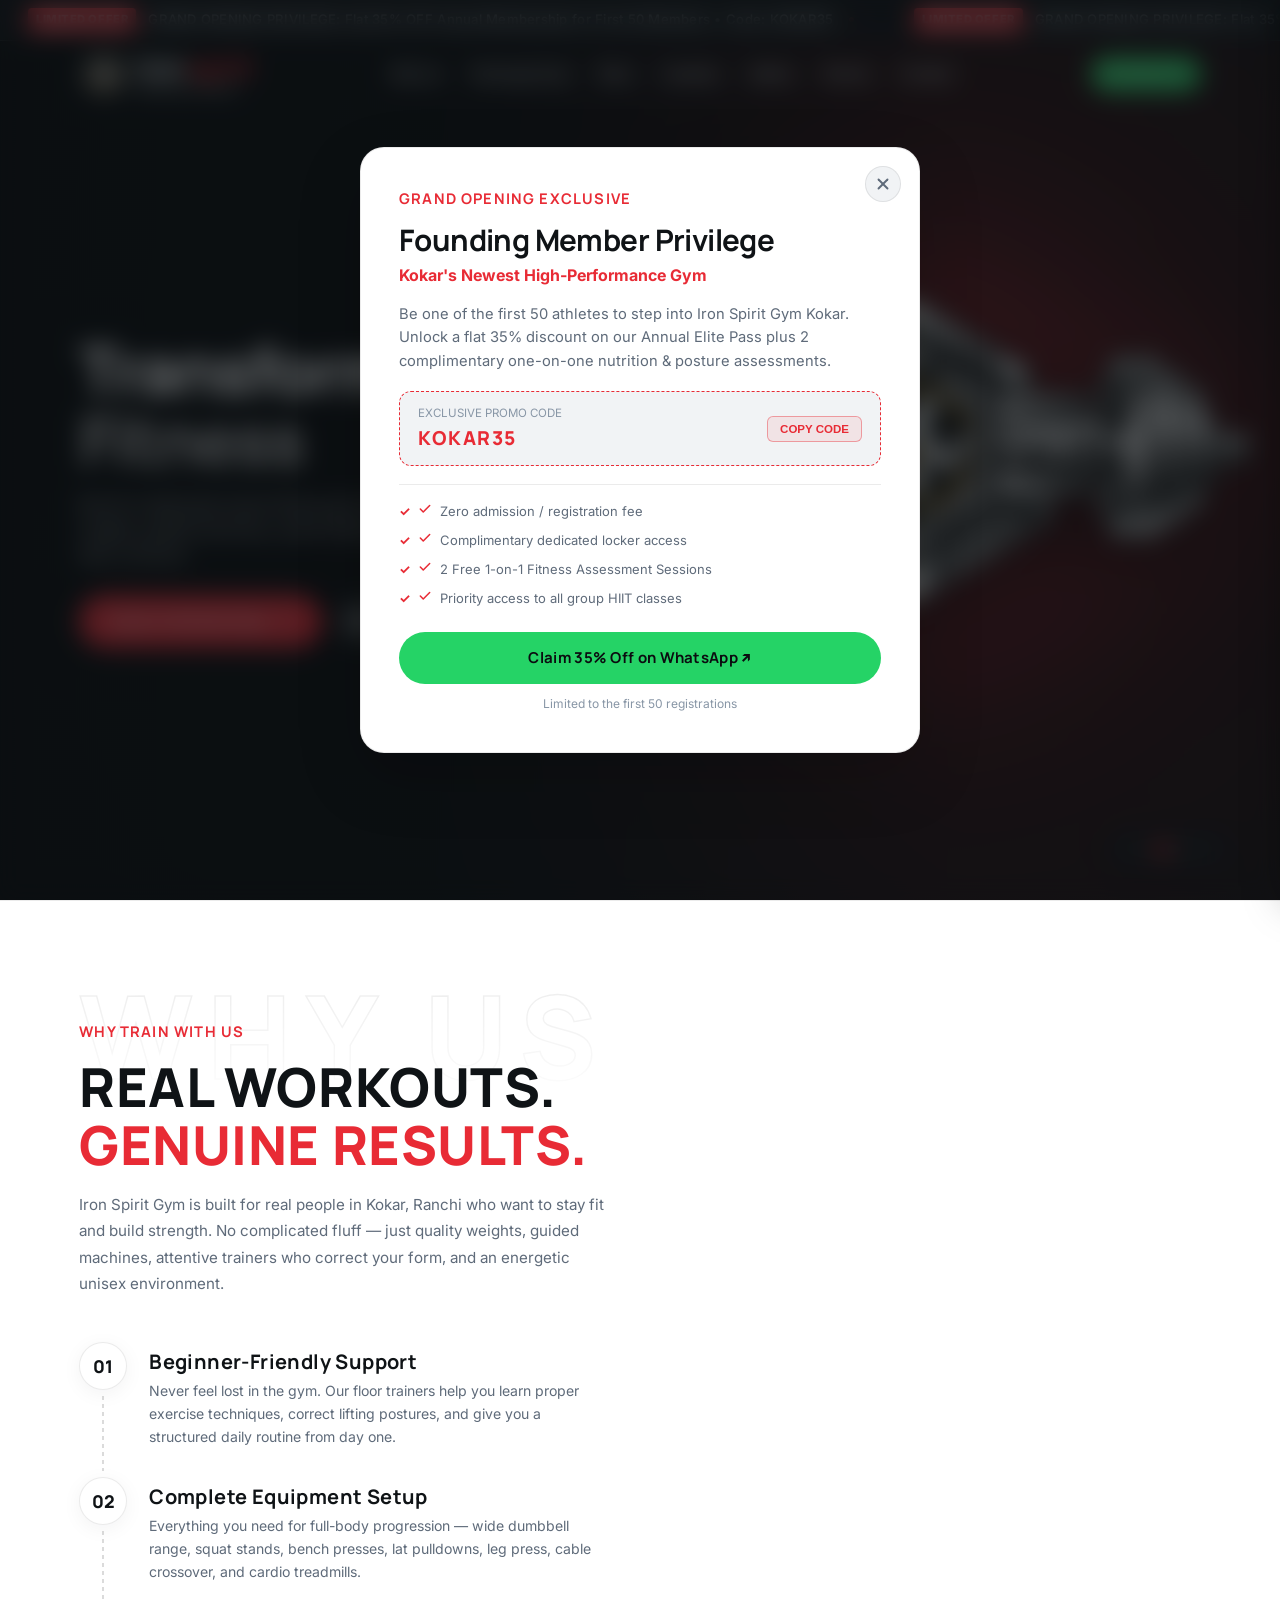
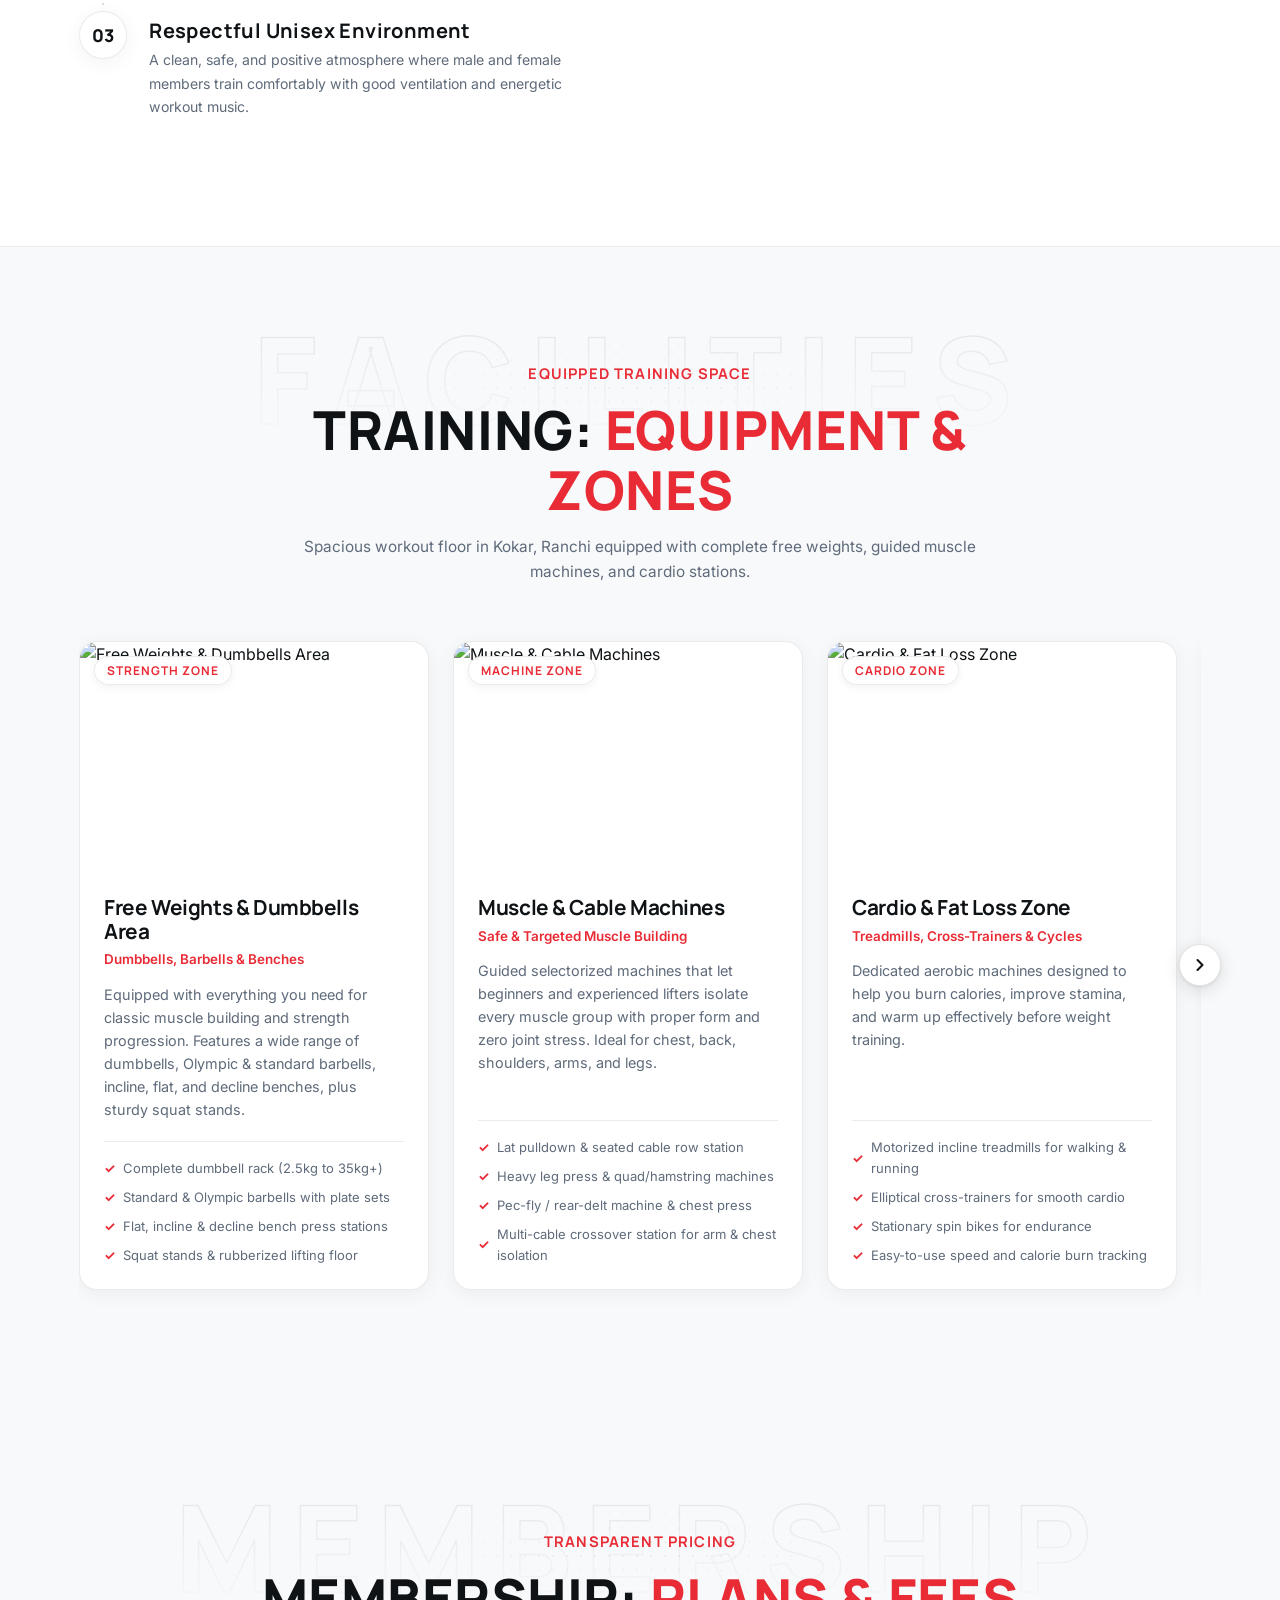
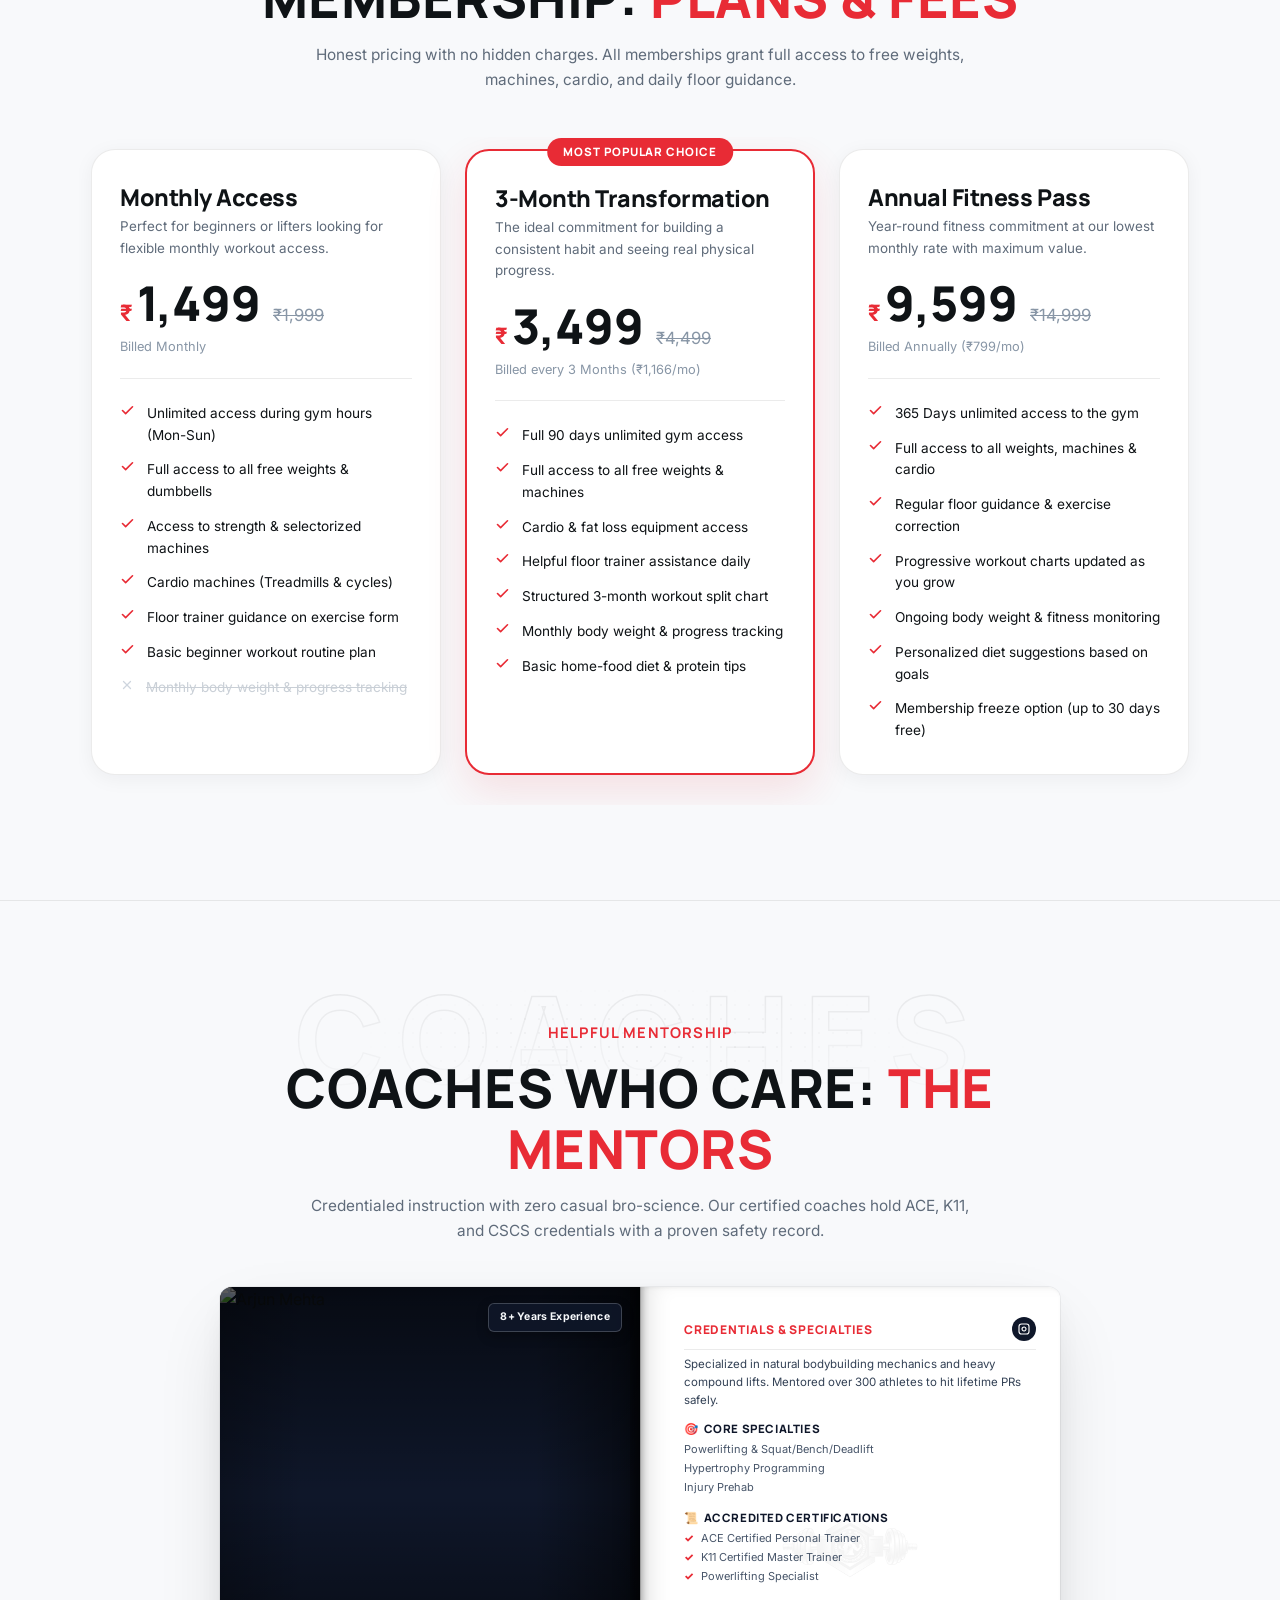
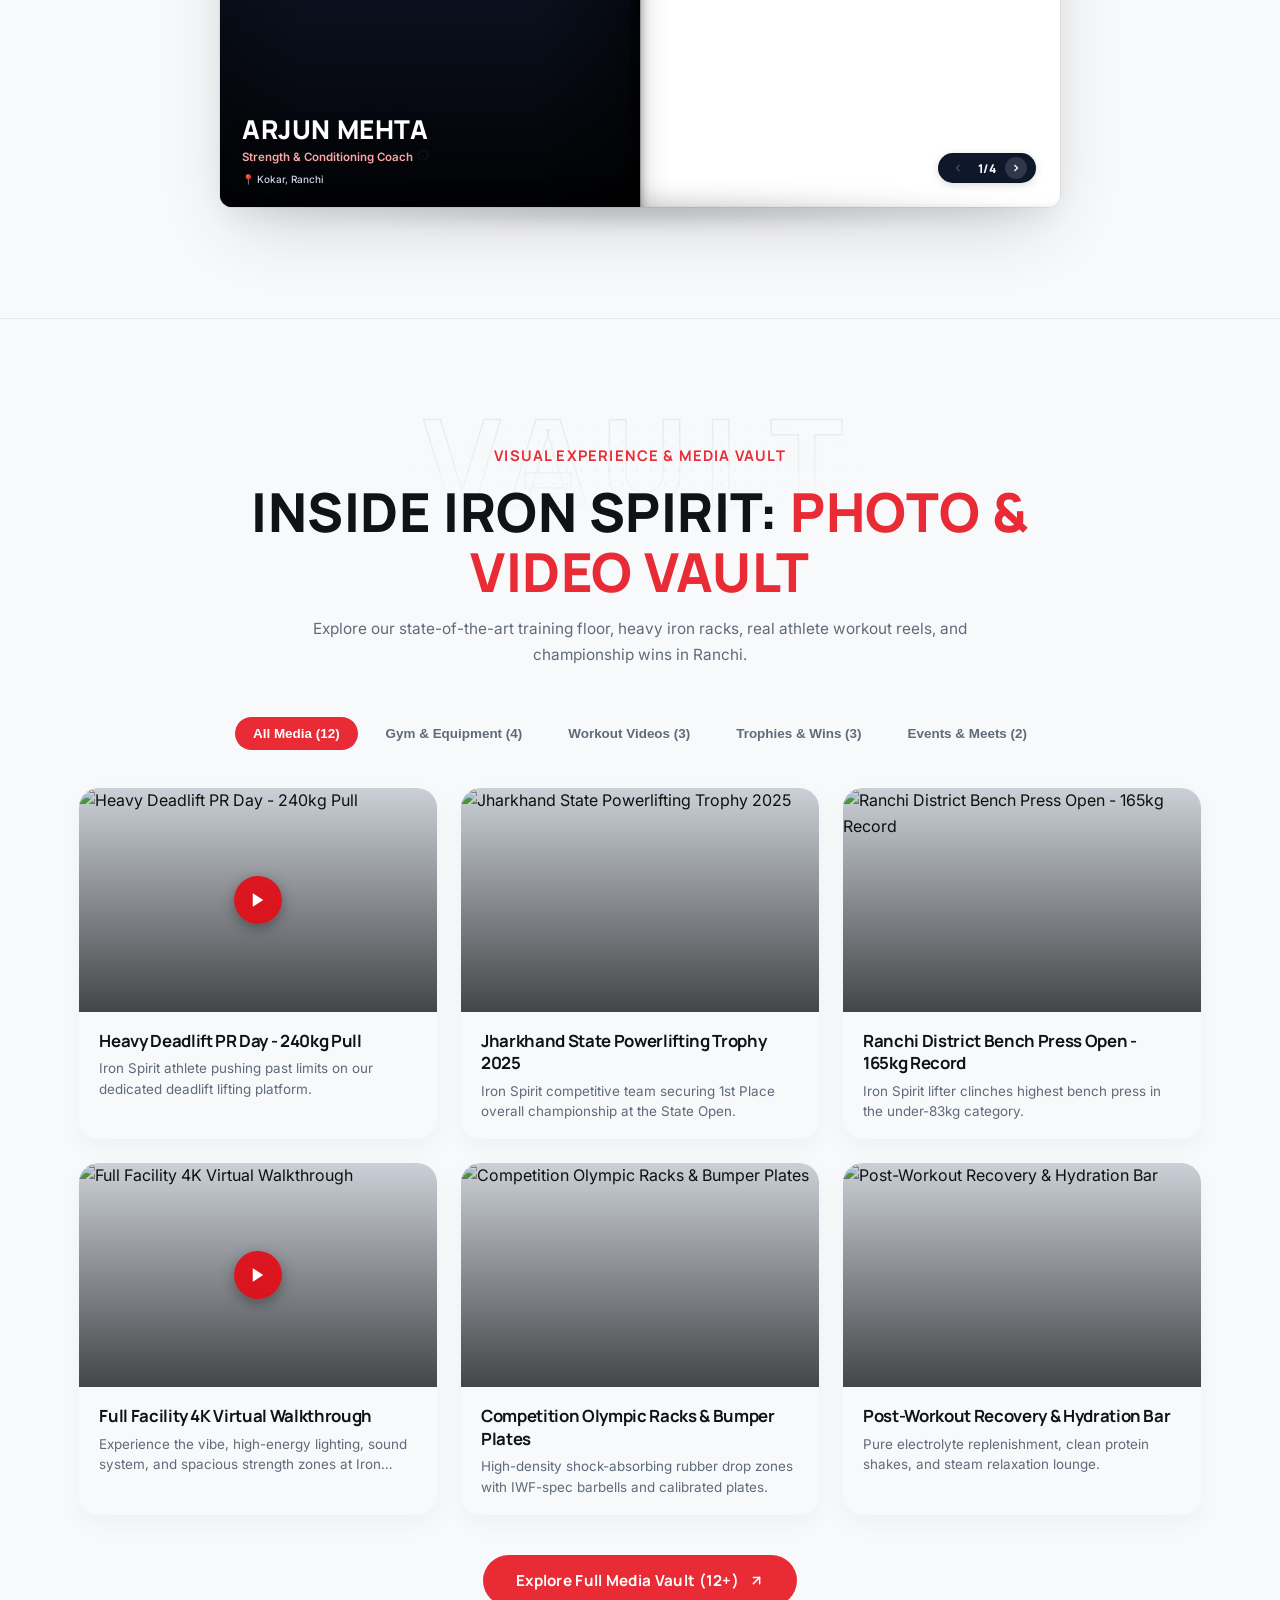
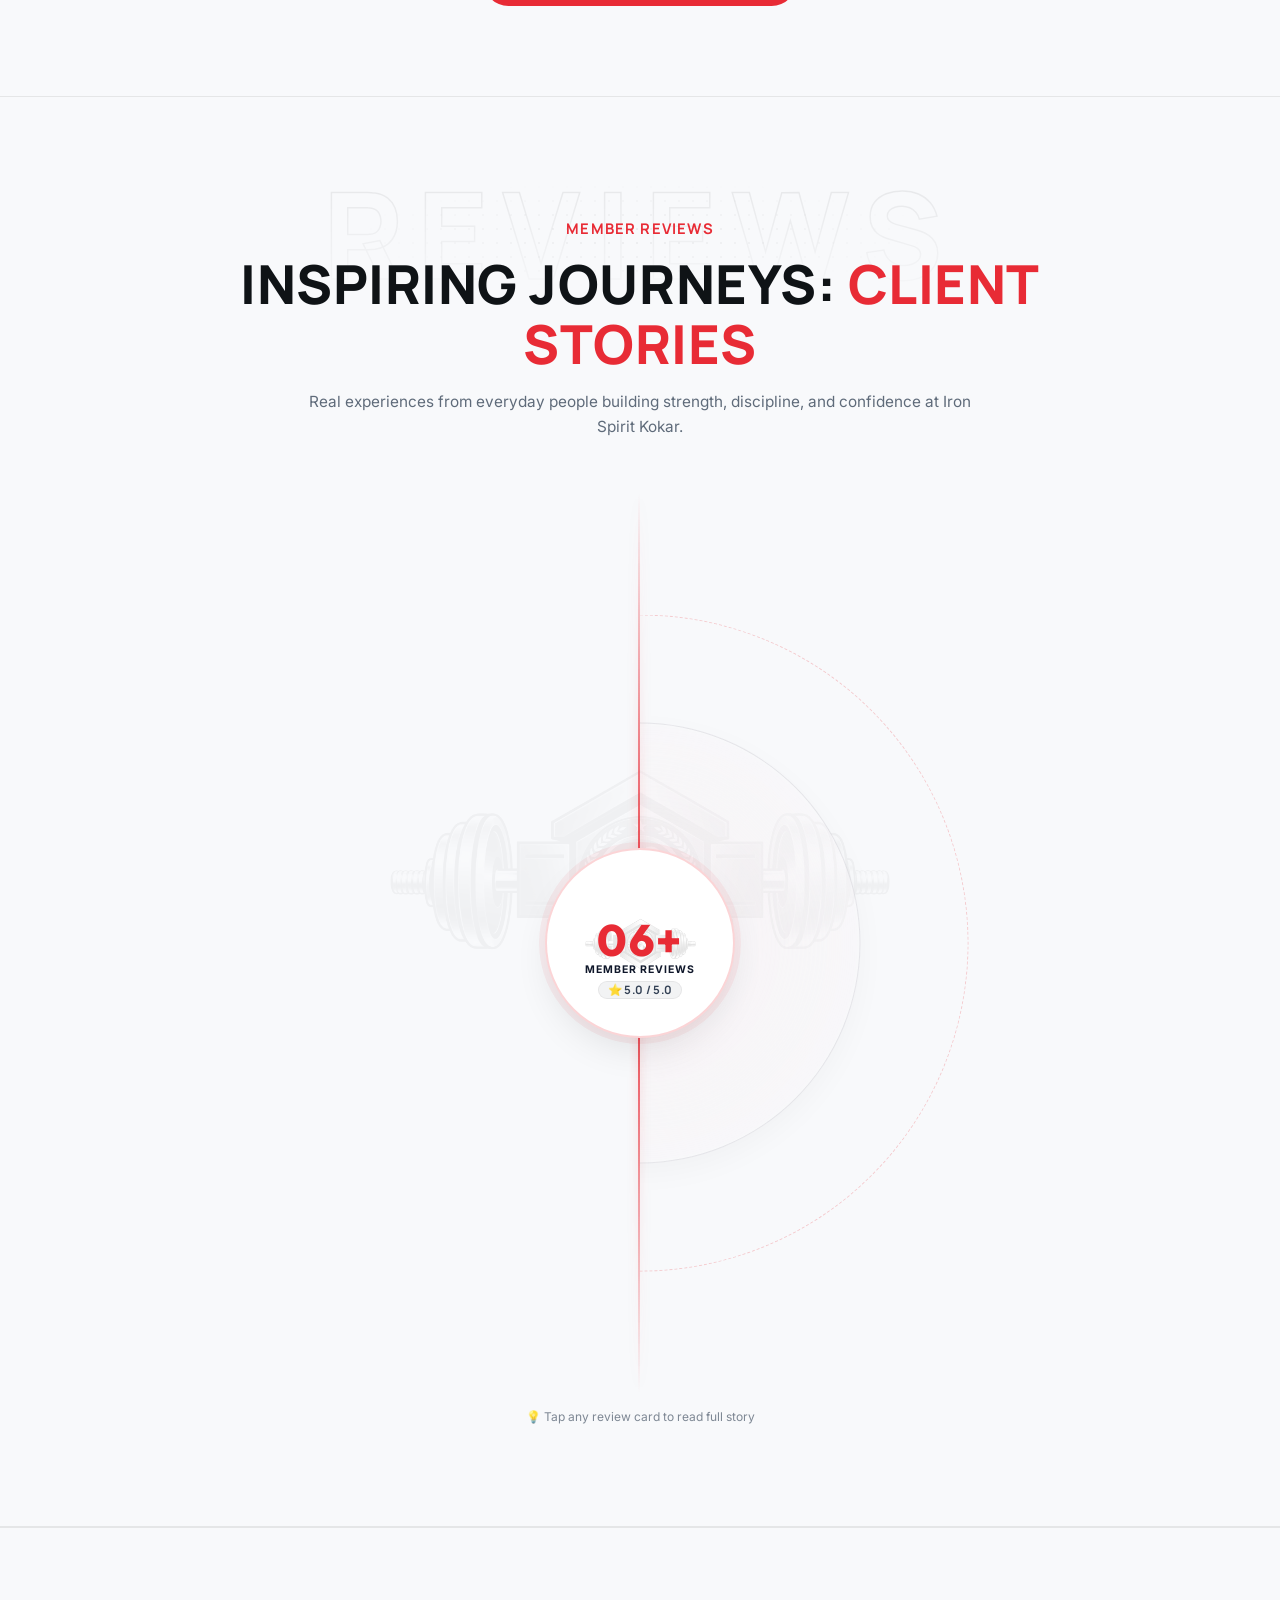
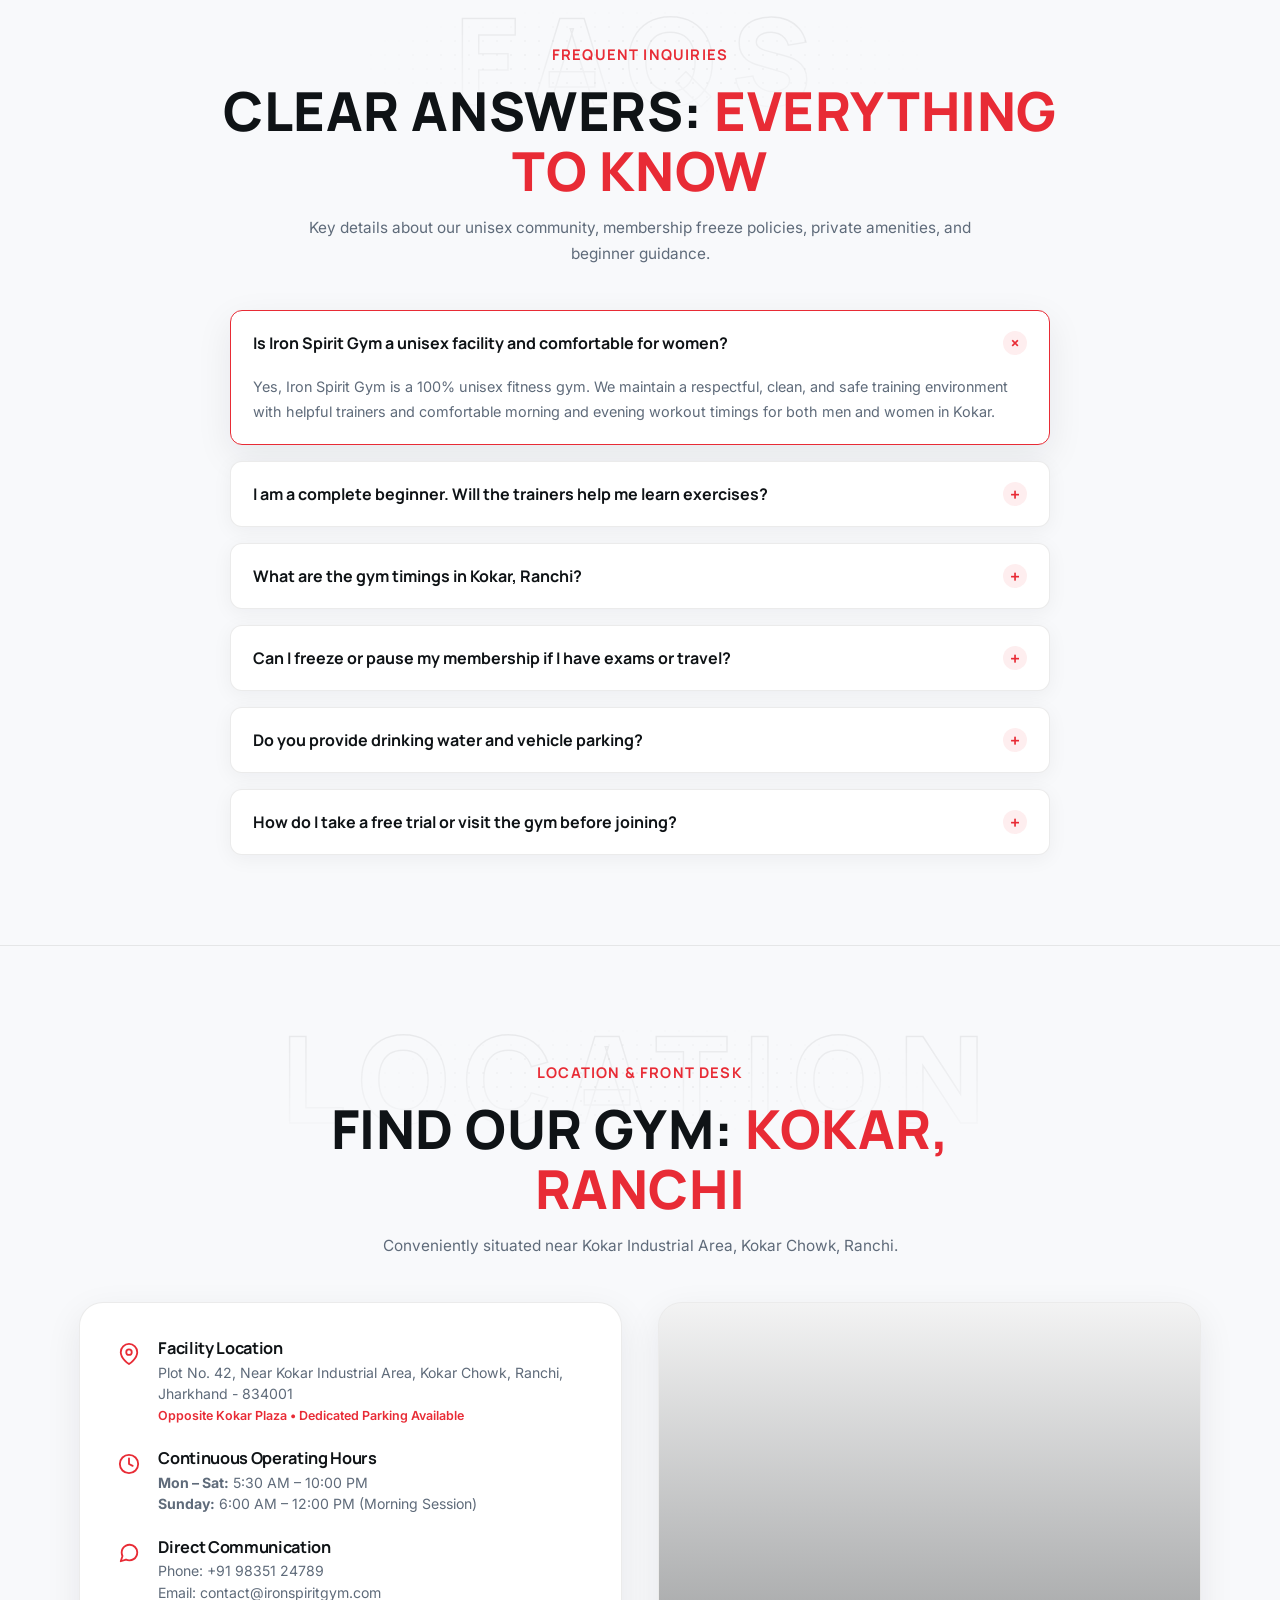
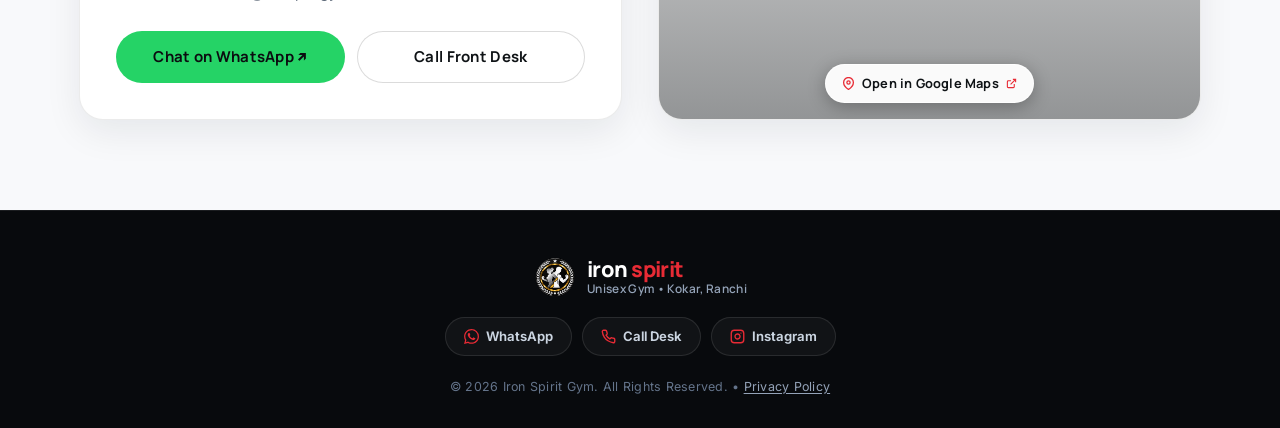
==== index.html @ e4836db2 "Initial commit" ====
<!DOCTYPE html>
<html lang="en">
<head>
  <meta charset="UTF-8" />
  <meta name="viewport" content="width=device-width, initial-scale=1.0, maximum-scale=1.0, user-scalable=no" />
  
  <script>
    if (window.location.hash === '#gallery-vault') {
      document.documentElement.classList.add('init-vault-open');
    }
  </script>
  
  <!-- SEO Best Practices & Meta Information -->
  <title>Iron Spirit Gym | Unisex Fitness & Strength Gym in Kokar, Ranchi</title>
  <meta name="description" content="Iron Spirit Gym is a dedicated unisex fitness and strength gym in Kokar, Ranchi. Equipped with quality free weights, strength machines, cardio stations, and helpful trainer guidance." />
  <meta name="keywords" content="Iron Spirit Gym, Unisex Gym Kokar Ranchi, Gyms in Ranchi, Best Unisex Gym in Kokar, Fitness Gym Ranchi, Weightlifting Kokar" />
  <meta name="author" content="Iron Spirit Gym" />
  <meta name="theme-color" content="#0b0c10" />
  <link rel="icon" type="image/png" href="logo.png" />

  <!-- OpenGraph Social Sharing -->
  <meta property="og:title" content="Iron Spirit Gym | Unisex Fitness & Strength Gym in Kokar, Ranchi" />
  <meta property="og:description" content="Dedicated unisex fitness gym in Kokar, Ranchi with complete free weights, machines, cardio stations, and daily workout guidance." />
  <meta property="og:type" content="website" />
  <meta property="og:image" content="https://images.unsplash.com/photo-1534438327276-14e5300c3a48?auto=format&fit=crop&w=1200&q=80" />

  <!-- Schema.org JSON-LD LocalBusiness -->
  <script type="application/ld+json">
  {
    "@context": "https://schema.org",
    "@type": "ExerciseGym",
    "name": "Iron Spirit Gym",
    "image": "https://images.unsplash.com/photo-1534438327276-14e5300c3a48?auto=format&fit=crop&w=1200&q=80",
    "address": {
      "@type": "PostalAddress",
      "streetAddress": "Plot No. 42, Near Kokar Industrial Area, Kokar Chowk",
      "addressLocality": "Ranchi",
      "addressRegion": "Jharkhand",
      "postalCode": "834001",
      "addressCountry": "IN"
    },
    "geo": {
      "@type": "GeoCoordinates",
      "latitude": "23.3768",
      "longitude": "85.3524"
    },
    "telephone": "+919835124789",
    "priceRange": "₹1,999 - ₹14,999"
  }
  </script>

  <!-- Google Fonts: Outfit & Plus Jakarta Sans -->
  <link rel="preconnect" href="https://fonts.googleapis.com" />
  <link rel="preconnect" href="https://fonts.gstatic.com" crossorigin />
  
  <!-- Stylesheet -->
  <link rel="stylesheet" href="css/style.css" />
</head>
<body>

  <!-- FIXED AMBIENT BACKGROUND CANVAS (ZERO MOBILE SCROLL LAG) -->
  <div class="fixed-bg-canvas" aria-hidden="true"></div>

  <!-- PRELOADER (ELEGANT LOGO FADE IN / FADE OUT) -->
  <div class="preloader" id="preloader">
    <div class="loader-container">
      <!-- Ambient Radial Crimson Energy Glow -->
      <div class="loader-ambient-glow"></div>

      <!-- Clean Logo Fade In / Fade Out Wrapper -->
      <div class="loader-logo-wrap">
        <img src="top_logo.png" alt="Iron Spirit Gym" class="loader-fade-logo" />
      </div>

      <!-- Status Tracker -->
      <div class="loader-status-wrap">
        <div class="loader-progress-track">
          <div class="loader-progress-bar-fill"></div>
        </div>
      </div>
    </div>
  </div>
  <!-- Smooth Preloader Dismissal (Fixed Min-Display Time + Silky Fade-out) -->
  <script>
    (function(){
      const preloader = document.getElementById("preloader");
      if (!preloader) return;

      // If user directly accessed gallery vault hash, dismiss immediately without wait
      if (window.location.hash === '#gallery-vault') {
        preloader.classList.add("hide");
        preloader.style.display = "none";
        return;
      }

      const minDisplayTime = 1200; // Fixed duration in ms (gives enough time for smooth logo animation)
      const startTime = performance.now();
      let hasDismissed = false;

      function dismissPreloader(){
        if (hasDismissed) return;
        hasDismissed = true;

        const elapsed = performance.now() - startTime;
        const remaining = Math.max(0, minDisplayTime - elapsed);

        setTimeout(() => {
          preloader.classList.add("hide");
          setTimeout(() => {
            if (preloader.parentNode) {
              preloader.style.display = "none";
            }
          }, 700);
        }, remaining);
      }

      if (document.readyState === "complete") {
        dismissPreloader();
      } else {
        window.addEventListener("load", dismissPreloader, { once: true });
        // Fallback safety timeout
        setTimeout(dismissPreloader, 3000);
      }
    })();
  </script>

  <!-- Fixed Top Header Group (Announcement Bar + Frosted Glass Navbar) -->
  <!-- Fixed Top Header Group (Marquee Announcement Bar + Frosted Glass Navbar) -->
  <div class="fixed-top-header-group">
    <!-- Top Announcement Bar (Only for Announcement with smooth continuous horizontal scrolling, click/tap to pause) -->
    <div id="top-announcement-bar" class="top-announcement" style="display: none;" title="Click / Tap to Pause Scrolling" role="region" aria-label="Announcements">
      <div class="announcement-marquee-wrapper">
        <div class="announcement-marquee-track" id="announcement-marquee-track">
          <!-- Dynamically populated with continuous looping announcement text -->
        </div>
      </div>
    </div>

    <!-- Professional Site Header (Frosted Glass & Official hero_logo.png) -->
    <header class="site-header">
      <div class="container navbar">
        <a href="#hero" class="brand-logo" aria-label="Iron Spirit Gym Homepage">
          <img src="top_logo.png" alt="Iron Spirit Gym Logo" class="header-logo-img" />
          <div class="brand-text">
            <span class="brand-name">iron <span class="red-text">spirit</span></span>
            <span class="brand-sub">Unisex Gym, Ranchi</span>
          </div>
        </a>

        <ul id="nav-links" class="nav-links">
          <li><a href="#why-us">Why Us</a></li>
          <li><a href="#facilities">Training Zones</a></li>
          <li><a href="#memberships">Plans</a></li>
          <li><a href="#coaches">Coaches</a></li>
          <li><a href="#gallery">Gallery</a></li>
          <li><a href="#testimonials">Stories</a></li>
          <li><a href="#contact">Contact</a></li>
        </ul>

        <div class="nav-actions">
          <a href="https://wa.me/919835124789" target="_blank" class="nav-whatsapp-cta whatsapp-link" aria-label="Talk to Us on WhatsApp">
            <svg width="15" height="15" viewBox="0 0 24 24" fill="currentColor" aria-hidden="true"><path d="M17.472 14.382c-.297-.149-1.758-.867-2.03-.967-.273-.099-.471-.148-.67.15-.197.297-.767.966-.94 1.164-.173.199-.347.223-.644.075-.297-.15-1.255-.463-2.39-1.475-.883-.788-1.48-1.761-1.653-2.059-.173-.297-.018-.458.13-.606.134-.133.298-.347.446-.52.149-.174.198-.298.298-.497.099-.198.05-.371-.025-.52-.075-.149-.669-1.612-.916-2.207-.242-.579-.487-.5-.669-.51-.173-.008-.371-.01-.57-.01-.198 0-.52.074-.792.372-.272.297-1.04 1.016-1.04 2.479 0 1.462 1.065 2.875 1.213 3.074.149.198 2.096 3.2 5.077 4.487.709.306 1.262.489 1.694.625.712.227 1.36.195 1.871.118.571-.085 1.758-.719 2.006-1.413.248-.694.248-1.289.173-1.413-.074-.124-.272-.198-.57-.347m-5.421 7.403h-.004a9.87 9.87 0 01-5.031-1.378l-.361-.214-3.741.982.998-3.648-.235-.374a9.86 9.86 0 01-1.51-5.26c.001-5.45 4.436-9.884 9.888-9.884 2.64 0 5.122 1.03 6.988 2.898a9.825 9.825 0 012.893 6.994c-.003 5.45-4.437 9.884-9.885 9.884m8.413-18.297A11.815 11.815 0 0012.05 0C5.495 0 .16 5.335.157 11.892c0 2.096.547 4.142 1.588 5.945L.057 24l6.305-1.654a11.882 11.882 0 005.683 1.448h.005c6.554 0 11.89-5.335 11.893-11.893a11.821 11.821 0 00-3.48-8.413Z"/></svg>
            <span>Talk to Us</span>
          </a>
          <button id="hamburger-btn" class="hamburger-btn" aria-label="Open Navigation Sidebar">
            <svg width="22" height="22" fill="none" stroke="currentColor" stroke-width="2.2" stroke-linecap="round" stroke-linejoin="round">
              <line x1="3" y1="12" x2="21" y2="12"></line>
              <line x1="3" y1="6" x2="21" y2="6"></line>
              <line x1="3" y1="18" x2="21" y2="18"></line>
            </svg>
          </button>
        </div>
      </div>
    </header>
  </div>

  <!-- MOBILE SLIDE-OUT NAVIGATION SIDEBAR DRAWER -->
  <div id="mobile-sidebar-backdrop" class="sidebar-backdrop" aria-hidden="true"></div>
  <aside id="mobile-sidebar" class="mobile-sidebar-drawer" aria-label="Mobile Navigation Sidebar">
    <div class="sidebar-header">
      <a href="#hero" class="brand-logo sidebar-brand" aria-label="Iron Spirit Gym">
        <img src="top_logo.png" alt="Iron Spirit Gym Logo" class="header-logo-img sidebar-logo-img" />
        <div class="brand-text">
          <span class="brand-name">iron <span class="red-text">spirit</span></span>
          <span class="brand-sub">Unisex Gym, Ranchi</span>
        </div>
      </a>
      <button id="sidebar-close-btn" class="sidebar-close-btn" aria-label="Close Navigation Sidebar">
        <svg width="20" height="20" viewBox="0 0 24 24" fill="none" stroke="currentColor" stroke-width="2.5" stroke-linecap="round" stroke-linejoin="round"><line x1="18" y1="6" x2="6" y2="18"></line><line x1="6" y1="6" x2="18" y2="18"></line></svg>
      </button>
    </div>

    <div class="sidebar-body">
      <nav class="sidebar-nav">
        <ul class="sidebar-nav-list">
          <li>
            <a href="#hero" class="sidebar-link">
              <span class="sidebar-link-icon">
                <svg width="18" height="18" viewBox="0 0 24 24" fill="none" stroke="currentColor" stroke-width="2" stroke-linecap="round" stroke-linejoin="round"><path d="m3 9 9-7 9 7v11a2 2 0 0 1-2 2H5a2 2 0 0 1-2-2z"/><polyline points="9 22 9 12 15 12 15 22"/></svg>
              </span>
              <span class="sidebar-link-text">Home</span>
            </a>
          </li>
          <li>
            <a href="#why-us" class="sidebar-link">
              <span class="sidebar-link-icon">
                <svg width="18" height="18" viewBox="0 0 24 24" fill="none" stroke="currentColor" stroke-width="2" stroke-linecap="round" stroke-linejoin="round"><polygon points="12 2 15.09 8.26 22 9.27 17 14.14 18.18 21.02 12 17.77 5.82 21.02 7 14.14 2 9.27 8.91 8.26 12 2"/></svg>
              </span>
              <span class="sidebar-link-text">Why Us</span>
            </a>
          </li>
          <li>
            <a href="#facilities" class="sidebar-link">
              <span class="sidebar-link-icon">
                <svg width="18" height="18" viewBox="0 0 24 24" fill="none" stroke="currentColor" stroke-width="2" stroke-linecap="round" stroke-linejoin="round"><path d="m6.5 6.5 11 11"/><path d="m21 21-1-1"/><path d="m3 3 1 1"/><path d="m18 22 4-4"/><path d="m2 6 4-4"/><path d="m3 10 7-7"/><path d="m14 21 7-7"/></svg>
              </span>
              <span class="sidebar-link-text">Training Zones</span>
            </a>
          </li>
          <li>
            <a href="#memberships" class="sidebar-link">
              <span class="sidebar-link-icon">
                <svg width="18" height="18" viewBox="0 0 24 24" fill="none" stroke="currentColor" stroke-width="2" stroke-linecap="round" stroke-linejoin="round"><rect width="20" height="14" x="2" y="5" rx="2"/><line x1="2" x2="22" y1="10" y2="10"/></svg>
              </span>
              <span class="sidebar-link-text">Memberships</span>
            </a>
          </li>
          <li>
            <a href="#coaches" class="sidebar-link">
              <span class="sidebar-link-icon">
                <svg width="18" height="18" viewBox="0 0 24 24" fill="none" stroke="currentColor" stroke-width="2" stroke-linecap="round" stroke-linejoin="round"><path d="M16 21v-2a4 4 0 0 0-4-4H6a4 4 0 0 0-4 4v2"/><circle cx="9" cy="7" r="4"/><path d="M22 21v-2a4 4 0 0 0-3-3.87"/><path d="M16 3.13a4 4 0 0 1 0 7.75"/></svg>
              </span>
              <span class="sidebar-link-text">Coaches</span>
            </a>
          </li>
          <li>
            <a href="#gallery" class="sidebar-link">
              <span class="sidebar-link-icon">
                <svg width="18" height="18" viewBox="0 0 24 24" fill="none" stroke="currentColor" stroke-width="2" stroke-linecap="round" stroke-linejoin="round"><rect width="18" height="18" x="3" y="3" rx="2" ry="2"/><circle cx="8.5" cy="8.5" r="1.5"/><polyline points="21 15 16 10 5 21"/></svg>
              </span>
              <span class="sidebar-link-text">Photo & Video Gallery</span>
            </a>
          </li>
          <li>
            <a href="#testimonials" class="sidebar-link">
              <span class="sidebar-link-icon">
                <svg width="18" height="18" viewBox="0 0 24 24" fill="none" stroke="currentColor" stroke-width="2" stroke-linecap="round" stroke-linejoin="round"><path d="M21 15a2 2 0 0 1-2 2H7l-4 4V5a2 2 0 0 1 2-2h14a2 2 0 0 1 2 2z"/></svg>
              </span>
              <span class="sidebar-link-text">Stories</span>
            </a>
          </li>
          <li>
            <a href="#contact" class="sidebar-link">
              <span class="sidebar-link-icon">
                <svg width="18" height="18" viewBox="0 0 24 24" fill="none" stroke="currentColor" stroke-width="2" stroke-linecap="round" stroke-linejoin="round"><path d="M20 10c0 6-8 12-8 12s-8-6-8-12a8 8 0 0 1 16 0Z"/><circle cx="12" cy="10" r="3"/></svg>
              </span>
              <span class="sidebar-link-text">Location & Contact</span>
            </a>
          </li>
        </ul>
      </nav>

      <div class="sidebar-cta-section">
        <div class="sidebar-contact-buttons">
          <a href="https://wa.me/919835124789" target="_blank" class="btn btn-whatsapp sidebar-wa-btn whatsapp-link">
            <svg width="17" height="17" viewBox="0 0 24 24" fill="currentColor" aria-hidden="true"><path d="M17.472 14.382c-.297-.149-1.758-.867-2.03-.967-.273-.099-.471-.148-.67.15-.197.297-.767.966-.94 1.164-.173.199-.347.223-.644.075-.297-.15-1.255-.463-2.39-1.475-.883-.788-1.48-1.761-1.653-2.059-.173-.297-.018-.458.13-.606.134-.133.298-.347.446-.52.149-.174.198-.298.298-.497.099-.198.05-.371-.025-.52-.075-.149-.669-1.612-.916-2.207-.242-.579-.487-.5-.669-.51-.173-.008-.371-.01-.57-.01-.198 0-.52.074-.792.372-.272.297-1.04 1.016-1.04 2.479 0 1.462 1.065 2.875 1.213 3.074.149.198 2.096 3.2 5.077 4.487.709.306 1.262.489 1.694.625.712.227 1.36.195 1.871.118.571-.085 1.758-.719 2.006-1.413.248-.694.248-1.289.173-1.413-.074-.124-.272-.198-.57-.347m-5.421 7.403h-.004a9.87 9.87 0 01-5.031-1.378l-.361-.214-3.741.982.998-3.648-.235-.374a9.86 9.86 0 01-1.51-5.26c.001-5.45 4.436-9.884 9.888-9.884 2.64 0 5.122 1.03 6.988 2.898a9.825 9.825 0 012.893 6.994c-.003 5.45-4.437 9.884-9.885 9.884m8.413-18.297A11.815 11.815 0 0012.05 0C5.495 0 .16 5.335.157 11.892c0 2.096.547 4.142 1.588 5.945L.057 24l6.305-1.654a11.882 11.882 0 005.683 1.448h.005c6.554 0 11.89-5.335 11.893-11.893a11.821 11.821 0 00-3.48-8.413Z"/></svg>
            WhatsApp
          </a>
          <a href="tel:+919835124789" class="btn btn-outline-light sidebar-call-btn call-link">
            <svg width="16" height="16" viewBox="0 0 24 24" fill="none" stroke="currentColor" stroke-width="2" stroke-linecap="round" stroke-linejoin="round"><path d="M22 16.92v3a2 2 0 0 1-2.18 2 19.79 19.79 0 0 1-8.63-3.07 19.5 19.5 0 0 1-6-6 19.79 19.79 0 0 1-3.07-8.67A2 2 0 0 1 4.11 2h3a2 2 0 0 1 2 1.72 12.84 12.84 0 0 0 .7 2.81 2 2 0 0 1-.45 2.11L8.09 9.91a16 16 0 0 0 6 6l1.27-1.27a2 2 0 0 1 2.11-.45 12.84 12.84 0 0 0 2.81.7A2 2 0 0 1 22 16.92z"></path></svg>
            Call Desk
          </a>
        </div>
        <div class="sidebar-gym-status">
          <span class="live-dot"></span>
          <span>Kokar, Ranchi • Open 5:30 AM - 10:00 PM</span>
        </div>
      </div>
    </div>
  </aside>

  <main id="main-content">
    <!-- HERO IMMERSIVE SECTION -->
    <section id="hero" class="hero-immersive-section" aria-label="Iron Spirit Gym Hero Presentation">
      <!-- Full-Bleed Media Slider (Underneath Content) -->
      <div class="hero-media-slider" id="hero-media-slider">
        <!-- Slide 1: Default Brand Graphic on the Right (Atmospheric Crimson Background) -->
        <div class="hero-slide active" data-slide="0">
          <div class="hero-slide-bg-canvas"></div>
          <div class="hero-slide-halo" aria-hidden="true"></div>
          <div class="hero-slide-logo-container">
            <img
              src="main_logo.png"
              alt="Iron Spirit Gym Official Emblem"
              class="hero-seamless-logo"
            />
          </div>
        </div>

        <!-- Slide 2: Full-Bleed High-Performance Video -->
        <div class="hero-slide" data-slide="1">
          <video class="hero-bg-media hero-bg-video" loop muted playsinline preload="auto">
            <source src="hero.mp4" type="video/mp4" />
          </video>
        </div>
      </div>

      <!-- Cinematic Gradient Overlay for Peak Contrast & Text Legibility -->
      <div class="hero-overlay-gradient"></div>

      <!-- Foreground Content Container -->
      <div class="container hero-container">
        <div class="hero-content">
          <h1 class="hero-title">
            Transform Your <span class="gold-gradient">Fitness</span>
          </h1>

          <p class="hero-description">
            Ranchi's dedicated unisex fitness gym in Kokar. Fully equipped with free weights, guided machines, cardio stations, and helpful trainers for your daily workouts.
          </p>

          <div class="hero-cta-group">
            <a href="#memberships" class="btn btn-primary hero-btn-main">
              <span>Explore Memberships</span>
              <svg width="15" height="15" viewBox="0 0 24 24" fill="none" stroke="currentColor" stroke-width="2.5" stroke-linecap="round" stroke-linejoin="round" aria-hidden="true"><line x1="5" y1="12" x2="19" y2="12"></line><polyline points="12 5 19 12 12 19"></polyline></svg>
            </a>
            <a href="https://instagram.com" target="_blank" rel="noopener noreferrer" class="hero-btn-insta" id="hero-instagram-link" aria-label="Iron Spirit Gym on Instagram" title="Follow us on Instagram">
              <svg width="20" height="20" viewBox="0 0 24 24" fill="none" stroke="currentColor" stroke-width="2.2" stroke-linecap="round" stroke-linejoin="round">
                <rect x="2" y="2" width="20" height="20" rx="5" ry="5"></rect>
                <path d="M16 11.37A4 4 0 1 1 12.63 8 4 4 0 0 1 16 11.37z"></path>
                <line x1="17.5" y1="6.5" x2="17.51" y2="6.5"></line>
              </svg>
            </a>
          </div>
        </div>
      </div>

      <!-- Minimalist Slider Navigation (Dots & Next/Prev) -->
      <div class="hero-slider-controls">
        <button class="hero-control-btn prev-btn" id="hero-prev-btn" aria-label="Previous Slide">
          <svg width="14" height="14" viewBox="0 0 24 24" fill="none" stroke="currentColor" stroke-width="2.5"><polyline points="15 18 9 12 15 6"></polyline></svg>
        </button>
        <div class="hero-slider-dots" id="hero-slider-dots">
          <button class="hero-dot active" data-index="0" aria-label="Slide 1"></button>
          <button class="hero-dot" data-index="1" aria-label="Slide 2"></button>
          <button class="hero-dot" data-index="2" aria-label="Slide 3"></button>
          <button class="hero-dot" data-index="3" aria-label="Slide 4"></button>
        </div>
        <button class="hero-control-btn next-btn" id="hero-next-btn" aria-label="Next Slide">
          <svg width="14" height="14" viewBox="0 0 24 24" fill="none" stroke="currentColor" stroke-width="2.5"><polyline points="9 18 15 12 9 6"></polyline></svg>
        </button>
      </div>

      <!-- Mobile Down Scroll Arrow Indicator -->
      <a href="#why-us" class="hero-scroll-down" aria-label="Scroll down to why choose us">
        <svg width="20" height="20" viewBox="0 0 24 24" fill="none" stroke="currentColor" stroke-width="2.4" stroke-linecap="round" stroke-linejoin="round"><polyline points="6 9 12 15 18 9"></polyline></svg>
      </a>
    </section>

    <!-- WHY CHOOSE US / WHY TRAIN HERE SECTION (FROM USER REFERENCE) -->
    <section id="why-us" class="why-us-section">
      <div class="container">
        <div class="why-us-grid">
          <!-- Left Column: Content & Features Timeline -->
          <div class="why-us-content">
            <div class="section-header-left" data-watermark="WHY US">
              <div class="section-eyebrow">
                <span id="why-eyebrow-text">Why Train Here</span>
              </div>
              <h2 class="section-title" id="why-title-text">
                TRANSFORM YOUR FITNESS WITH<br>
                <span>THE RIGHT</span> APPROACH
              </h2>
              <p class="why-main-desc" id="why-desc-text">
                We create a fitness experience built around your goals, guided by expert trainers and a motivating community. Whether it's fat loss, strength gains, or better wellness, our focused approach helps you train with clarity, consistency, and real progress.
              </p>
            </div>

            <div class="why-timeline-wrap" id="why-features-container">
              <!-- Item 01 -->
              <div class="why-feature-item">
                <div class="why-step-col">
                  <div class="why-step-circle">01</div>
                  <div class="why-step-line"></div>
                </div>
                <div class="why-step-content">
                  <h4>Tailored Training Plans</h4>
                  <p>We build every workout around your goals and fitness level, helping you train with purpose, structure, confidence, and consistency.</p>
                </div>
              </div>

              <!-- Item 02 -->
              <div class="why-feature-item">
                <div class="why-step-col">
                  <div class="why-step-circle">02</div>
                  <div class="why-step-line"></div>
                </div>
                <div class="why-step-content">
                  <h4>Goal-Focused Results</h4>
                  <p>Everything we do is designed to keep you progressing, whether you're aiming for fat loss, strength, endurance, or overall fitness.</p>
                </div>
              </div>

              <!-- Item 03 -->
              <div class="why-feature-item">
                <div class="why-step-col">
                  <div class="why-step-circle">03</div>
                  </div>
                <div class="why-step-content">
                  <h4>Advanced Equipment</h4>
                  <p>We offer modern gym equipment, from cardio machines to free weights, built to support every style of training.</p>
                </div>
              </div>
            </div>
          </div>

          <!-- Right Column: Athletic Workout Animation Video (Synchronized with Reviews) -->
          <div class="why-us-animation-wrapper" aria-hidden="true">
            <div class="why-us-video-container">
              <video id="why-us-video" class="why-us-video" autoplay muted loop playsinline preload="auto">
                <source src="animations/Man doing barbell curl.mp4" type="video/mp4" />
              </video>
            </div>
          </div>
        </div>
      </div>
    </section>

    <!-- FACILITY & AMENITIES SECTION -->
    <section id="facilities" class="amenities-section">
      <div class="container">
        <div class="section-header" data-watermark="FACILITIES">
          <div class="section-eyebrow">
            <span>Equipped Training Space</span>
          </div>
          <h2 class="section-title">TRAINING: <span>EQUIPMENT & ZONES</span></h2>
          <p class="section-subtitle">
            Spacious workout floor in Kokar, Ranchi equipped with complete free weights, guided muscle machines, and cardio stations.
          </p>
        </div>

        <!-- Single-Row Carousel Track with Clean Next & Previous Controls -->
        <div class="carousel-wrapper" data-carousel="amenities">
          <button class="carousel-nav-btn prev" aria-label="Previous Zone" data-target="amenities-container">
            <svg width="20" height="20" viewBox="0 0 24 24" fill="none" stroke="currentColor" stroke-width="2.5" stroke-linecap="round" stroke-linejoin="round"><polyline points="15 18 9 12 15 6"></polyline></svg>
          </button>
          <div id="amenities-container" class="carousel-track">
            <div class="skeleton-card">
              <div class="skeleton-box skeleton-img"></div>
              <div class="skeleton-box skeleton-pill"></div>
              <div class="skeleton-box skeleton-title"></div>
              <div class="skeleton-box skeleton-line"></div>
              <div class="skeleton-box skeleton-line short"></div>
            </div>
            <div class="skeleton-card">
              <div class="skeleton-box skeleton-img"></div>
              <div class="skeleton-box skeleton-pill"></div>
              <div class="skeleton-box skeleton-title"></div>
              <div class="skeleton-box skeleton-line"></div>
              <div class="skeleton-box skeleton-line short"></div>
            </div>
            <div class="skeleton-card">
              <div class="skeleton-box skeleton-img"></div>
              <div class="skeleton-box skeleton-pill"></div>
              <div class="skeleton-box skeleton-title"></div>
              <div class="skeleton-box skeleton-line"></div>
              <div class="skeleton-box skeleton-line short"></div>
            </div>
          </div>
          <button class="carousel-nav-btn next" aria-label="Next Zone" data-target="amenities-container">
            <svg width="20" height="20" viewBox="0 0 24 24" fill="none" stroke="currentColor" stroke-width="2.5" stroke-linecap="round" stroke-linejoin="round"><polyline points="9 18 15 12 9 6"></polyline></svg>
          </button>
        </div>
      </div>
    </section>

    <!-- MEMBERSHIP PRICING SECTION -->
    <section id="memberships" class="pricing-section">
      <div class="container">
        <div class="section-header" data-watermark="MEMBERSHIP">
          <div class="section-eyebrow">
            <span>Transparent Pricing</span>
          </div>
          <h2 class="section-title">MEMBERSHIP: <span>PLANS & FEES</span></h2>
          <p class="section-subtitle">
            Honest pricing with no hidden charges. All memberships grant full access to free weights, machines, cardio, and daily floor guidance.
          </p>
        </div>

        <!-- Single-Row Carousel Track with Clean Next & Previous Controls -->
        <div class="carousel-wrapper" data-carousel="plans">
          <button class="carousel-nav-btn prev" aria-label="Previous Plan" data-target="plans-container">
            <svg width="20" height="20" viewBox="0 0 24 24" fill="none" stroke="currentColor" stroke-width="2.5" stroke-linecap="round" stroke-linejoin="round"><polyline points="15 18 9 12 15 6"></polyline></svg>
          </button>
          <div id="plans-container" class="carousel-track pricing-track">
            <div class="skeleton-card">
              <div class="skeleton-box skeleton-title"></div>
              <div class="skeleton-box skeleton-line short"></div>
              <div class="skeleton-box skeleton-title" style="height: 48px; width: 60%;"></div>
              <div class="skeleton-box skeleton-line"></div>
              <div class="skeleton-box skeleton-line"></div>
              <div class="skeleton-box skeleton-button"></div>
            </div>
            <div class="skeleton-card">
              <div class="skeleton-box skeleton-title"></div>
              <div class="skeleton-box skeleton-line short"></div>
              <div class="skeleton-box skeleton-title" style="height: 48px; width: 60%;"></div>
              <div class="skeleton-box skeleton-line"></div>
              <div class="skeleton-box skeleton-line"></div>
              <div class="skeleton-box skeleton-button"></div>
            </div>
            <div class="skeleton-card">
              <div class="skeleton-box skeleton-title"></div>
              <div class="skeleton-box skeleton-line short"></div>
              <div class="skeleton-box skeleton-title" style="height: 48px; width: 60%;"></div>
              <div class="skeleton-box skeleton-line"></div>
              <div class="skeleton-box skeleton-line"></div>
              <div class="skeleton-box skeleton-button"></div>
            </div>
          </div>
          <button class="carousel-nav-btn next" aria-label="Next Plan" data-target="plans-container">
            <svg width="20" height="20" viewBox="0 0 24 24" fill="none" stroke="currentColor" stroke-width="2.5" stroke-linecap="round" stroke-linejoin="round"><polyline points="9 18 15 12 9 6"></polyline></svg>
          </button>
        </div>
      </div>
    </section>

    <!-- CERTIFIED COACHES SECTION -->
    <section id="coaches" class="trainers-section">
      <div class="container">
        <div class="section-header" data-watermark="COACHES">
          <div class="section-eyebrow">
            <span>Helpful Mentorship</span>
          </div>
          <h2 class="section-title">COACHES WHO CARE: <span>THE MENTORS</span></h2>
          <p class="section-subtitle">
            Credentialed instruction with zero casual bro-science. Our certified coaches hold ACE, K11, and CSCS credentials with a proven safety record.
          </p>
        </div>

        <!-- Pure CSS 3D Modern Magazine Spread (High-Definition Athletic Dossier) -->
        <div class="magazine-stage">
          <div class="magazine-spread" id="magazine-spread" tabindex="0" role="region" aria-label="Coaches Magazine Dossier">
            <!-- Left Static Page (Cover Portrait) -->
            <div class="magazine-page page-left" id="mag-left-page">
              <div class="mag-left-content">
                <img src="https://images.unsplash.com/photo-1567013127542-490d757e51fc?auto=format&fit=crop&w=800&q=85" alt="Arjun Mehta" class="mag-full-photo" loading="eager" />
                <div class="mag-photo-overlay"></div>
                <div class="mag-photo-top-badge">
                  <span class="mag-badge-exp">8+ Years Experience</span>
                </div>
                <div class="mag-photo-bottom-info">
                  <h3 class="mag-coach-name">Arjun Mehta</h3>
                  <div class="mag-coach-role-wrap">
                    <span class="mag-coach-role">Strength &amp; Conditioning Coach</span>
                    <span class="mag-inline-info-icon" title="View Credentials &amp; Bio" aria-label="View Info">
                      <svg width="12" height="12" viewBox="0 0 24 24" fill="none" stroke="currentColor" stroke-width="2.5"><circle cx="12" cy="12" r="10"></circle><line x1="12" y1="16" x2="12" y2="12"></line><line x1="12" y1="8" x2="12.01" y2="8"></line></svg>
                    </span>
                  </div>
                  <div class="mag-coach-branch">📍 Kokar, Ranchi</div>
                </div>
              </div>
            </div>

            <!-- Center Spine Fold Line & Depth Gradient -->
            <div class="magazine-spine"></div>

            <!-- Right Static Page (Credentials Sheet) -->
            <div class="magazine-page page-right" id="mag-right-page">
              <div class="mag-right-content">
                <div class="mag-watermark-logo" aria-hidden="true"></div>
                <div class="mag-meta-top">
                  <span class="mag-tag-accent">CREDENTIALS &amp; SPECIALTIES</span>
                  <a href="#" class="mag-insta-icon" target="_blank" rel="noopener" title="Arjun Mehta on Instagram" aria-label="Instagram">
                    <svg width="12" height="12" viewBox="0 0 24 24" fill="none" stroke="currentColor" stroke-width="2.3"><rect x="2" y="2" width="20" height="20" rx="5" ry="5"></rect><path d="M16 11.37A4 4 0 1 1 12.63 8 4 4 0 0 1 16 11.37z"></path><line x1="17.5" y1="6.5" x2="17.51" y2="6.5"></line></svg>
                  </a>
                </div>
                <p class="mag-coach-bio">Specialized in natural bodybuilding mechanics and heavy compound lifts. Mentored over 300 athletes to hit lifetime PRs safely.</p>
                <div class="mag-block-title"><span>🎯</span> Core Specialties</div>
                <ul class="mag-list">
                  <li>Powerlifting &amp; Squat/Bench/Deadlift</li>
                  <li>Hypertrophy Programming</li>
                  <li>Injury Prehab</li>
                </ul>
                <div class="mag-block-title"><span>📜</span> Accredited Certifications</div>
                <ul class="mag-list">
                  <li><span class="check-mark">✓</span> ACE Certified Personal Trainer</li>
                  <li><span class="check-mark">✓</span> K11 Certified Master Trainer</li>
                  <li><span class="check-mark">✓</span> Powerlifting Specialist</li>
                </ul>
                <div class="mag-action-row">
                  <div class="mag-pagination-controls">
                    <button class="mag-page-arrow-btn prev" data-dir="prev" aria-label="Previous Coach" disabled title="Previous Coach">
                      <svg width="12" height="12" viewBox="0 0 24 24" fill="none" stroke="currentColor" stroke-width="2.5"><polyline points="15 18 9 12 15 6"></polyline></svg>
                    </button>
                    <span class="mag-coach-counter">1/4</span>
                    <button class="mag-page-arrow-btn next" data-dir="next" aria-label="Next Coach" title="Next Coach">
                      <svg width="12" height="12" viewBox="0 0 24 24" fill="none" stroke="currentColor" stroke-width="2.5"><polyline points="9 18 15 12 9 6"></polyline></svg>
                    </button>
                  </div>
                </div>
              </div>
            </div>

            <!-- 3D Turning Sheet (Hardware Accelerated 3D Page Flip) -->
            <div class="magazine-flipper" id="mag-flipper" aria-hidden="true">
              <div class="flipper-face flipper-front" id="flipper-front"></div>
              <div class="flipper-face flipper-back" id="flipper-back"></div>
              <div class="flipper-shadow" id="flipper-shadow"></div>
            </div>
          </div>

          <!-- Ambient Floating Desk Shadow -->
          <div class="magazine-desk-shadow"></div>
        </div>

        <!-- Modern Horizontal Swipe Carousel for Mobile (Peek Preview + Auto-Scroll) -->
        <div class="coaches-mobile-carousel" id="coaches-mobile-carousel">
          <div class="carousel-track coaches-track" id="coaches-track">
            <!-- Dynamically populated by JS from state.trainers -->
          </div>
          <!-- Minimalist Mobile Counter Pill -->
          <div class="coaches-mobile-indicator">
            <span class="coaches-counter-badge" id="coaches-counter-badge">1 / 4</span>
          </div>
        </div>
      </div>
    </section>

    <!-- PROFESSIONAL GALLERY & MEDIA VAULT SECTION -->
    <section id="gallery" class="gallery-section">
      <div class="container">
        <div class="section-header" data-watermark="VAULT">
          <div class="section-eyebrow">
            <span>Visual Experience & Media Vault</span>
          </div>
          <h2 class="section-title">INSIDE IRON SPIRIT: <span>PHOTO & VIDEO VAULT</span></h2>
          <p class="section-subtitle">
            Explore our state-of-the-art training floor, heavy iron racks, real athlete workout reels, and championship wins in Ranchi.
          </p>
        </div>

        <!-- Filter Category Tabs with Transparent Next/Prev Scroll Chevrons -->
        <div class="gallery-filter-wrapper">
          <button class="gallery-filter-arrow prev" id="gallery-filter-prev" aria-label="Previous Category">
            <svg width="18" height="18" viewBox="0 0 24 24" fill="none" stroke="currentColor" stroke-width="2.6" stroke-linecap="round" stroke-linejoin="round"><polyline points="15 18 9 12 15 6"></polyline></svg>
          </button>
          <div class="gallery-filter-bar" id="gallery-filter-bar">
            <button class="gallery-filter-btn active" data-filter="all">All Media</button>
            <button class="gallery-filter-btn" data-filter="gym">Gym & Equipment</button>
            <button class="gallery-filter-btn" data-filter="videos">Workout Videos</button>
            <button class="gallery-filter-btn" data-filter="achievements">Achievements & Trophies</button>
            <button class="gallery-filter-btn" data-filter="events">Community & Events</button>
          </div>
          <button class="gallery-filter-arrow next" id="gallery-filter-next" aria-label="Next Category">
            <svg width="18" height="18" viewBox="0 0 24 24" fill="none" stroke="currentColor" stroke-width="2.6" stroke-linecap="round" stroke-linejoin="round"><polyline points="9 18 15 12 9 6"></polyline></svg>
          </button>
        </div>

        <!-- Featured Gallery Cards Grid (Responsive Grid on Desktop / Snap Carousel on Mobile) -->
        <div class="gallery-grid" id="gallery-preview-grid">
          <!-- Populated dynamically via JS / gallery.json -->
          <div class="skeleton-card" style="height: 280px; border-radius: 18px;"></div>
          <div class="skeleton-card" style="height: 280px; border-radius: 18px;"></div>
          <div class="skeleton-card" style="height: 280px; border-radius: 18px;"></div>
          <div class="skeleton-card" style="height: 280px; border-radius: 18px;"></div>
          <div class="skeleton-card" style="height: 280px; border-radius: 18px;"></div>
          <div class="skeleton-card" style="height: 280px; border-radius: 18px;"></div>
        </div>

        <!-- View Full Gallery CTA Button -->
        <div class="gallery-cta-wrapper">
          <button class="btn btn-primary gallery-view-more-btn" id="open-full-gallery-btn">
            <span class="btn-text-desktop">Explore Full Media Vault (12+)</span>
            <span class="btn-text-mobile">View Full Gallery (12+)</span>
            <svg width="15" height="15" viewBox="0 0 24 24" fill="none" stroke="currentColor" stroke-width="2.4" stroke-linecap="round" stroke-linejoin="round"><line x1="7" y1="17" x2="17" y2="7"></line><polyline points="7 7 17 7 17 17"></polyline></svg>
          </button>
        </div>
      </div>
    </section>

    <!-- TESTIMONIALS (ORBITAL MEMBER STORIES — THE VOID) -->
    <section id="testimonials" class="testimonials-section">
      <div class="container">
        <div class="section-header" data-watermark="REVIEWS">
          <div class="section-eyebrow">
            <span>Member Reviews</span>
          </div>
          <h2 class="section-title">INSPIRING JOURNEYS: <span>CLIENT STORIES</span></h2>
          <p class="section-subtitle">
            Real experiences from everyday people building strength, discipline, and confidence at Iron Spirit Kokar.
          </p>
        </div>

        <div class="void-wrapper">
          <div class="void" id="void">
            <!-- Left Side Athletic Animation Video (Random per session) -->
            <div class="void-left-video-container" aria-hidden="true">
              <video id="void-left-video" class="void-left-video" autoplay muted loop playsinline preload="auto">
                <source src="animations/Man doing barbell curl.mp4" type="video/mp4" />
              </video>
              <div class="void-left-video-overlay"></div>
            </div>

            <div class="crop">
              <ul id="card-list" style="--void-count: 6;">
                <li>
                  <div class="card">
                    <div class="card-inner">
                      <div class="card-header">
                        <img class="card-avatar" src="https://i.pravatar.cc/100?img=47" alt="Ananya Verma" />
                        <div class="card-user-info">
                          <strong class="model-name">Ananya Verma</strong>
                          <span class="card-role">Functional Fitness</span>
                        </div>
                      </div>
                      <div class="card-stars">★★★★★</div>
                      <p class="card-quote">"The trainers make you feel comfortable from day one. Lost 8kg and love my workouts!"</p>
                    </div>
                  </div>
                </li>
                <li>
                  <div class="card">
                    <div class="card-inner">
                      <div class="card-header">
                        <img class="card-avatar" src="https://i.pravatar.cc/100?img=12" alt="Rahul Kumar" />
                        <div class="card-user-info">
                          <strong class="model-name">Rahul Kumar</strong>
                          <span class="card-role">Strength Athlete</span>
                        </div>
                      </div>
                      <div class="card-stars">★★★★★</div>
                      <p class="card-quote">"Unisex community is motivating and Olympic equipment is unmatched in Ranchi."</p>
                    </div>
                  </div>
                </li>
                <li>
                  <div class="card">
                    <div class="card-inner">
                      <div class="card-header">
                        <img class="card-avatar" src="https://i.pravatar.cc/100?img=44" alt="Sneha Gupta" />
                        <div class="card-user-info">
                          <strong class="model-name">Sneha Gupta</strong>
                          <span class="card-role">Transformation Member</span>
                        </div>
                      </div>
                      <div class="card-stars">★★★★★</div>
                      <p class="card-quote">"Certified coaches helped correct my posture and build real strength safely."</p>
                    </div>
                  </div>
                </li>
                <li>
                  <div class="card">
                    <div class="card-inner">
                      <div class="card-header">
                        <img class="card-avatar" src="https://i.pravatar.cc/100?img=60" alt="Vikram Singh" />
                        <div class="card-user-info">
                          <strong class="model-name">Vikram Singh</strong>
                          <span class="card-role">Powerlifter • Kokar</span>
                        </div>
                      </div>
                      <div class="card-stars">★★★★★</div>
                      <p class="card-quote">"Hit a 210kg deadlift PR under coach guidance! Clean hygienic space."</p>
                    </div>
                  </div>
                </li>
                <li>
                  <div class="card">
                    <div class="card-inner">
                      <div class="card-header">
                        <img class="card-avatar" src="https://i.pravatar.cc/100?img=32" alt="Pooja Mishra" />
                        <div class="card-user-info">
                          <strong class="model-name">Pooja Mishra</strong>
                          <span class="card-role">Morning Batch</span>
                        </div>
                      </div>
                      <div class="card-stars">★★★★★</div>
                      <p class="card-quote">"Safe, empowering, and respectful environment. The steam room is pure bliss."</p>
                    </div>
                  </div>
                </li>
                <li>
                  <div class="card">
                    <div class="card-inner">
                      <div class="card-header">
                        <img class="card-avatar" src="https://i.pravatar.cc/100?img=53" alt="Amit Sharma" />
                        <div class="card-user-info">
                          <strong class="model-name">Amit Sharma</strong>
                          <span class="card-role">IT Consultant</span>
                        </div>
                      </div>
                      <div class="card-stars">★★★★★</div>
                      <p class="card-quote">"Desk job was killing my lower back. 4 months here and I'm totally pain-free!"</p>
                    </div>
                  </div>
                </li>
              </ul>
              <div class="last-circle"></div>
              <div class="second-circle"></div>
            </div>
            <div class="mask"></div>
            <div class="center-circle" id="void-center-circle">
              <div class="center-circle-watermark" aria-hidden="true"></div>
              <div class="center-circle-content">
                <div class="center-circle-count" id="void-center-count">06+</div>
                <div class="center-circle-label">Member Reviews</div>
                <div class="center-circle-badge" id="void-center-rating">⭐ 5.0 / 5.0</div>
              </div>
            </div>
          </div>
          <p class="void-instruction-hint">💡 Tap any review card to read full story</p>
        </div>
      </div>
    </section>

    <!-- FAQS ACCORDION SECTION -->
    <section id="faqs" class="faqs-section">
      <div class="container">
        <div class="section-header" data-watermark="FAQS">
          <div class="section-eyebrow">
            <span>Frequent Inquiries</span>
          </div>
          <h2 class="section-title">CLEAR ANSWERS: <span>EVERYTHING TO KNOW</span></h2>
          <p class="section-subtitle">
            Key details about our unisex community, membership freeze policies, private amenities, and beginner guidance.
          </p>
        </div>

        <!-- Desktop FAQs Accordion -->
        <div id="faqs-container" class="faqs-accordion">
          <div class="skeleton-box" style="height: 64px; border-radius: var(--radius-md);"></div>
          <div class="skeleton-box" style="height: 64px; border-radius: var(--radius-md);"></div>
          <div class="skeleton-box" style="height: 64px; border-radius: var(--radius-md);"></div>
          <div class="skeleton-box" style="height: 64px; border-radius: var(--radius-md);"></div>
        </div>

        <!-- Mobile FAQs Horizontal Carousel (Peek Preview + Infinite Loop) -->
        <div class="faqs-mobile-carousel" id="faqs-mobile-carousel">
          <div class="carousel-track faqs-track" id="faqs-track">
            <!-- Populated dynamically from state.faqs -->
          </div>
          <div class="faqs-mobile-indicator">
            <span class="faqs-counter-badge" id="faqs-counter-badge">1 / 6</span>
          </div>
        </div>
      </div>
    </section>

    <!-- CONTACT & LOCATION SECTION (COMPACT MOBILE MAP) -->
    <section id="contact" class="contact-section">
      <div class="container">
        <div class="section-header" data-watermark="LOCATION">
          <div class="section-eyebrow">
            <span>Location & Front Desk</span>
          </div>
          <h2 class="section-title">FIND OUR GYM: <span>KOKAR, RANCHI</span></h2>
          <p class="section-subtitle">
            Conveniently situated near Kokar Industrial Area, Kokar Chowk, Ranchi.
          </p>
        </div>

        <div class="contact-grid">
          <div class="contact-details-box">
            <div class="contact-item-row">
              <div class="contact-icon-clean">
                <svg width="24" height="24" viewBox="0 0 24 24" fill="none" stroke="currentColor" stroke-width="2" stroke-linecap="round" stroke-linejoin="round"><path d="M21 10c0 7-9 13-9 13s-9-6-9-13a9 9 0 0 1 18 0z"></path><circle cx="12" cy="10" r="3"></circle></svg>
              </div>
              <div class="contact-item-text">
                <h4>Facility Location</h4>
                <p id="contact-address-display">
                  Plot No. 42, Near Kokar Industrial Area, Kokar Chowk, Ranchi, Jharkhand - 834001
                </p>
                <small style="color: var(--red); font-weight: 600;">Opposite Kokar Plaza • Dedicated Parking Available</small>
              </div>
            </div>

            <div class="contact-item-row">
              <div class="contact-icon-clean">
                <svg width="24" height="24" viewBox="0 0 24 24" fill="none" stroke="currentColor" stroke-width="2" stroke-linecap="round" stroke-linejoin="round"><circle cx="12" cy="12" r="10"></circle><polyline points="12 6 12 12 16 14"></polyline></svg>
              </div>
              <div class="contact-item-text">
                <h4>Continuous Operating Hours</h4>
                <p><strong>Mon – Sat:</strong> <span id="timings-weekday-display">5:30 AM – 10:30 PM</span></p>
                <p><strong>Sunday:</strong> <span id="timings-sunday-display">6:00 AM – 1:00 PM & 4:00 PM – 8:00 PM</span></p>
              </div>
            </div>

            <div class="contact-item-row">
              <div class="contact-icon-clean">
                <svg width="24" height="24" viewBox="0 0 24 24" fill="none" stroke="currentColor" stroke-width="2" stroke-linecap="round" stroke-linejoin="round"><path d="M21 11.5a8.38 8.38 0 0 1-.9 3.8 8.5 8.5 0 0 1-7.6 4.7 8.38 8.38 0 0 1-3.8-.9L3 21l1.9-5.7a8.38 8.38 0 0 1-.9-3.8 8.5 8.5 0 0 1 4.7-7.6 8.38 8.38 0 0 1 3.8-.9h.5a8.48 8.48 0 0 1 8 8v.5z"></path></svg>
              </div>
              <div class="contact-item-text">
                <h4>Direct Communication</h4>
                <p>Phone: <a href="tel:+919835124789" class="call-link" id="contact-phone-display">+91 98351 24789</a></p>
                <p>Email: contact@ironspiritgym.com</p>
              </div>
            </div>

            <div class="contact-actions-row">
              <a href="#" class="btn btn-whatsapp">
                Chat on WhatsApp ↗
              </a>
              <a href="tel:+919835124789" class="btn btn-outline call-link">
                Call Front Desk
              </a>
            </div>
          </div>

          <!-- Stylized Map View with Interactive Overlay -->
          <div class="map-container">
            <iframe 
              src="https://www.google.com/maps/embed?pb=!1m18!1m12!1m3!1d14652.884144673752!2d85.3458!3d23.3768!2m3!1f0!2f0!3f0!3m2!1i1024!2i768!4f13.1!3m3!1m2!1s0x39f4e195748807d9%3A0x86131499e90bf824!2sKokar%2C%20Ranchi%2C%20Jharkhand!5e0!3m2!1sen!2sin!4v1700000000000!5m2!1sen!2sin" 
              title="Iron Spirit Gym Location Kokar Ranchi"
              loading="lazy" 
              referrerpolicy="no-referrer-when-downgrade"
              aria-label="Map view of Iron Spirit Gym in Kokar Ranchi"
            ></iframe>
            <a href="https://maps.google.com/?q=Kokar+Chowk+Ranchi+Jharkhand" target="_blank" rel="noopener" class="map-overlay-layer" aria-label="Open Iron Spirit Gym location in Google Maps">
              <span class="map-overlay-pill">
                <svg width="13" height="13" viewBox="0 0 24 24" fill="none" stroke="currentColor" stroke-width="2.4"><path d="M21 10c0 7-9 13-9 13s-9-6-9-13a9 9 0 0 1 18 0z"></path><circle cx="12" cy="10" r="3"></circle></svg>
                <span>Open in Google Maps</span>
                <svg width="11" height="11" viewBox="0 0 24 24" fill="none" stroke="currentColor" stroke-width="2.4"><path d="M18 13v6a2 2 0 0 1-2 2H5a2 2 0 0 1-2-2V8a2 2 0 0 1 2-2h6"></path><polyline points="15 3 21 3 21 9"></polyline><line x1="10" y1="14" x2="21" y2="3"></line></svg>
              </span>
            </a>
          </div>
        </div>
      </div>
    </section>
  </main>

  <!-- SITE FOOTER (MINIMAL LUXURY BRAND FOOTER) -->
  <footer class="site-footer">
    <div class="container">
      <div class="footer-minimal-wrap">
        <!-- Brand Identity -->
        <a href="#hero" class="footer-brand" aria-label="Iron Spirit Gym">
          <img src="top_logo.png" alt="Iron Spirit Gym Logo" class="footer-logo-img" />
          <div class="footer-brand-text">
            <span class="brand-name">iron <span class="red-text">spirit</span></span>
            <span class="brand-sub">Unisex Gym • Kokar, Ranchi</span>
          </div>
        </a>

        <!-- Quick Contact & Social Action Chips -->
        <div class="footer-actions-row">
          <a href="https://wa.me/919835124789" target="_blank" rel="noopener" class="footer-chip-btn whatsapp-link" aria-label="Chat on WhatsApp">
            <svg width="15" height="15" viewBox="0 0 24 24" fill="currentColor"><path d="M17.472 14.382c-.297-.149-1.758-.867-2.03-.967-.273-.099-.471-.148-.67.15-.197.297-.767.966-.94 1.164-.173.199-.347.223-.644.075-.297-.15-1.255-.463-2.39-1.475-.883-.788-1.48-1.761-1.653-2.059-.173-.297-.018-.458.13-.606.134-.133.298-.347.446-.52.149-.174.198-.298.298-.497.099-.198.05-.371-.025-.52-.075-.149-.669-1.612-.916-2.207-.242-.579-.487-.5-.669-.51-.173-.008-.371-.01-.57-.01-.198 0-.52.074-.792.372-.272.297-1.04 1.016-1.04 2.479 0 1.462 1.065 2.875 1.213 3.074.149.198 2.096 3.2 5.077 4.487.709.306 1.262.489 1.694.625.712.227 1.36.195 1.871.118.571-.085 1.758-.719 2.006-1.413.248-.694.248-1.289.173-1.413-.074-.124-.272-.198-.57-.347m-5.421 7.403h-.004a9.87 9.87 0 01-5.031-1.378l-.361-.214-3.741.982.998-3.648-.235-.374a9.86 9.86 0 01-1.51-5.26c.001-5.45 4.436-9.884 9.888-9.884 2.64 0 5.122 1.03 6.988 2.898a9.825 9.825 0 012.893 6.994c-.003 5.45-4.437 9.884-9.885 9.884m8.413-18.297A11.815 11.815 0 0012.05 0C5.495 0 .16 5.335.157 11.892c0 2.096.547 4.142 1.588 5.945L.057 24l6.305-1.654a11.882 11.882 0 005.683 1.448h.005c6.554 0 11.89-5.335 11.893-11.893a11.821 11.821 0 00-3.48-8.413Z"/></svg>
            <span>WhatsApp</span>
          </a>
          <a href="tel:+919835124789" class="footer-chip-btn call-link" aria-label="Call Reception">
            <svg width="15" height="15" viewBox="0 0 24 24" fill="none" stroke="currentColor" stroke-width="2.2"><path d="M22 16.92v3a2 2 0 0 1-2.18 2 19.79 19.79 0 0 1-8.63-3.07 19.5 19.5 0 0 1-6-6 19.79 19.79 0 0 1-3.07-8.67A2 2 0 0 1 4.11 2h3a2 2 0 0 1 2 1.72 12.84 12.84 0 0 0 .7 2.81 2 2 0 0 1-.45 2.11L8.09 9.91a16 16 0 0 0 6 6l1.27-1.27a2 2 0 0 1 2.11-.45 12.84 12.84 0 0 0 2.81.7A2 2 0 0 1 22 16.92z"></path></svg>
            <span>Call Desk</span>
          </a>
          <a href="https://instagram.com" target="_blank" rel="noopener" class="footer-chip-btn" id="footer-instagram-link" aria-label="Instagram">
            <svg width="15" height="15" viewBox="0 0 24 24" fill="none" stroke="currentColor" stroke-width="2.2" stroke-linecap="round" stroke-linejoin="round"><rect x="2" y="2" width="20" height="20" rx="5" ry="5"></rect><path d="M16 11.37A4 4 0 1 1 12.63 8 4 4 0 0 1 16 11.37z"></path><line x1="17.5" y1="6.5" x2="17.51" y2="6.5"></line></svg>
            <span>Instagram</span>
          </a>
        </div>

        <!-- Copyright Line & Privacy Link -->
        <div class="footer-copyright-text">
          © 2026 Iron Spirit Gym. All Rights Reserved. • <a href="privacy-policy.html" class="footer-legal-link">Privacy Policy</a>
        </div>
      </div>
    </div>
  </footer>

  <!-- COACH INFO / CREDENTIALS BOTTOM SHEET DRAWER (MOBILE & DESKTOP) -->
  <div class="coach-modal-backdrop" id="coach-modal-backdrop" aria-hidden="true">
    <div class="coach-modal-sheet" id="coach-modal-sheet" role="dialog" aria-modal="true" aria-label="Coach Credentials">
      <div class="coach-modal-handle"></div>
      <div class="coach-modal-header">
        <div class="coach-modal-title" id="coach-modal-title">Coach Profile</div>
        <button class="coach-modal-close" id="coach-modal-close" aria-label="Close Details">
          <svg width="18" height="18" viewBox="0 0 24 24" fill="none" stroke="currentColor" stroke-width="2.4"><line x1="18" y1="6" x2="6" y2="18"></line><line x1="6" y1="6" x2="18" y2="18"></line></svg>
        </button>
      </div>
      <div class="coach-modal-content" id="coach-modal-content"></div>
    </div>
  </div>

  <!-- MEMBER REVIEW DETAIL BOTTOM SHEET DRAWER (MOBILE & DESKTOP) -->
  <div class="review-modal-backdrop" id="review-modal-backdrop" aria-hidden="true">
    <div class="review-modal-sheet" id="review-modal-sheet" role="dialog" aria-modal="true" aria-label="Member Review Details">
      <div class="review-modal-handle"></div>
      <div class="review-modal-header">
        <div class="review-modal-title">Member Story</div>
        <button class="review-modal-close" id="review-modal-close" aria-label="Close Review">
          <svg width="18" height="18" viewBox="0 0 24 24" fill="none" stroke="currentColor" stroke-width="2.4"><line x1="18" y1="6" x2="6" y2="18"></line><line x1="6" y1="6" x2="18" y2="18"></line></svg>
        </button>
      </div>
      <div class="review-modal-content" id="review-modal-content"></div>
      <div class="review-modal-nav">
        <button class="review-modal-nav-btn prev-btn" id="review-modal-prev" aria-label="Previous Review">
          <svg width="16" height="16" viewBox="0 0 24 24" fill="none" stroke="currentColor" stroke-width="2.4"><polyline points="15 18 9 12 15 6"></polyline></svg>
          <span>Previous</span>
        </button>
        <span class="review-modal-counter" id="review-modal-counter">1/6</span>
        <button class="review-modal-nav-btn next-btn" id="review-modal-next" aria-label="Next Review">
          <span>Next</span>
          <svg width="16" height="16" viewBox="0 0 24 24" fill="none" stroke="currentColor" stroke-width="2.4"><polyline points="9 18 15 12 9 6"></polyline></svg>
        </button>
      </div>
    </div>
  </div>

  <!-- FAQ ANSWER DETAIL BOTTOM SHEET DRAWER (MOBILE) -->
  <div class="faq-modal-backdrop" id="faq-modal-backdrop" aria-hidden="true">
    <div class="faq-modal-sheet" id="faq-modal-sheet" role="dialog" aria-modal="true" aria-label="FAQ Details">
      <div class="faq-modal-handle"></div>
      <div class="faq-modal-header">
        <div class="faq-modal-title">FAQ Details</div>
        <button class="faq-modal-close" id="faq-modal-close" aria-label="Close FAQ">
          <svg width="18" height="18" viewBox="0 0 24 24" fill="none" stroke="currentColor" stroke-width="2.4"><line x1="18" y1="6" x2="6" y2="18"></line><line x1="6" y1="6" x2="18" y2="18"></line></svg>
        </button>
      </div>
      <div class="faq-modal-content" id="faq-modal-content"></div>
      <div class="faq-modal-nav">
        <button class="faq-modal-nav-btn prev-btn" id="faq-modal-prev" aria-label="Previous FAQ">
          <svg width="16" height="16" viewBox="0 0 24 24" fill="none" stroke="currentColor" stroke-width="2.4"><polyline points="15 18 9 12 15 6"></polyline></svg>
          <span>Previous</span>
        </button>
        <span class="faq-modal-counter" id="faq-modal-counter">1/6</span>
        <button class="faq-modal-nav-btn next-btn" id="faq-modal-next" aria-label="Next FAQ">
          <span>Next</span>
          <svg width="16" height="16" viewBox="0 0 24 24" fill="none" stroke="currentColor" stroke-width="2.4"><polyline points="9 18 15 12 9 6"></polyline></svg>
        </button>
      </div>
    </div>
  </div>

  <!-- PROMOTIONAL LAUNCH OFFER MODAL (BUTTERY SMOOTH) -->
  <div id="offer-modal" class="modal-backdrop" role="dialog" aria-modal="true">
    <div class="modal-dialog">
      <button class="modal-close-btn" aria-label="Close Promo Modal">
        <svg width="18" height="18" viewBox="0 0 24 24" fill="none" stroke="currentColor" stroke-width="2.5" stroke-linecap="round" stroke-linejoin="round"><line x1="18" y1="6" x2="6" y2="18"></line><line x1="6" y1="6" x2="18" y2="18"></line></svg>
      </button>
      <div class="section-eyebrow" id="offer-popup-badge" style="margin-bottom: 12px;">Grand Opening Exclusive</div>
      <h2 id="offer-popup-title" style="font-size: 1.85rem; margin-bottom: 6px;">Founding Member Privilege</h2>
      <div id="offer-popup-subtitle" style="color: var(--red); font-weight: 700; margin-bottom: 14px;">Kokar's Newest High-Performance Gym</div>
      
      <p id="offer-popup-desc" style="font-size: 0.92rem; line-height: 1.6; margin-bottom: 16px;">
        Be one of the first 50 athletes to step into Iron Spirit Gym Kokar. Unlock a flat 35% discount on our Annual Elite Pass.
      </p>

      <div class="offer-coupon-pill">
        <div>
          <small style="display: block; font-size: 0.72rem; color: var(--text-muted);">EXCLUSIVE PROMO CODE</small>
          <span id="offer-coupon-code" class="coupon-code">KOKAR35</span>
        </div>
        <button id="copy-coupon-btn" class="copy-btn">Copy Code</button>
      </div>

      <ul id="offer-perks-list" class="amenity-highlights" style="margin-bottom: 24px;"></ul>

      <div style="display: flex; flex-direction: column; gap: 10px;">
        <a id="offer-claim-btn" href="#" class="btn btn-whatsapp" style="width: 100%;">
          Claim 35% Off on WhatsApp ↗
        </a>
        <div id="offer-validity-text" style="font-size: 0.75rem; color: var(--text-muted); text-align: center;">
          Limited to the first 50 registrations only
        </div>
      </div>
    </div>
  </div>



  <!-- IMMERSIVE FULL-SCREEN GALLERY VAULT VIEWER -->
  <div id="full-gallery-modal" class="fullscreen-vault-view" role="dialog" aria-modal="true" aria-label="Full Media Gallery">
    <!-- Top App Navigation Header with Cut Button on Right (No border/bg) -->
    <header class="vault-view-header">
      <div class="vault-header-left">
        <div class="vault-header-title-box">
          <span class="vault-header-eyebrow">IRON SPIRIT VAULT</span>
          <h2 class="vault-header-title">Photos, Reels & Trophies</h2>
        </div>
      </div>

      <div class="vault-header-right">
        <button class="vault-back-cut-btn" id="close-full-gallery-btn" aria-label="Close Gallery View">
          <svg width="24" height="24" viewBox="0 0 24 24" fill="none" stroke="currentColor" stroke-width="2.3" stroke-linecap="round" stroke-linejoin="round">
            <line x1="18" y1="6" x2="6" y2="18"></line>
            <line x1="6" y1="6" x2="18" y2="18"></line>
          </svg>
        </button>
      </div>
    </header>

    <!-- Category Filter Tabs Track (With Dynamic Item Counts) -->
    <div class="vault-filter-strip">
      <div class="vault-filter-track" id="gallery-modal-filter-bar">
        <button class="vault-filter-chip active" data-filter="all">All Media</button>
        <button class="vault-filter-chip" data-filter="gym">Gym & Equipment</button>
        <button class="vault-filter-chip" data-filter="videos">Workout Videos</button>
        <button class="vault-filter-chip" data-filter="achievements">Trophies & Wins</button>
        <button class="vault-filter-chip" data-filter="events">Events & Meets</button>
      </div>
    </div>

    <!-- Edge-to-Edge Native Photos App Grid -->
    <main class="vault-scroll-content" id="vault-scroll-content">
      <div class="vault-app-grid" id="gallery-full-grid">
        <!-- Pre-rendered Skeleton Cards for Gallery Page -->
        <div class="vault-skeleton-tile" aria-hidden="true"></div>
        <div class="vault-skeleton-tile" aria-hidden="true"></div>
        <div class="vault-skeleton-tile" aria-hidden="true"></div>
        <div class="vault-skeleton-tile" aria-hidden="true"></div>
        <div class="vault-skeleton-tile" aria-hidden="true"></div>
        <div class="vault-skeleton-tile" aria-hidden="true"></div>
        <div class="vault-skeleton-tile" aria-hidden="true"></div>
        <div class="vault-skeleton-tile" aria-hidden="true"></div>
      </div>

      <!-- Native Pagination Bar -->
      <div class="vault-pagination-wrap" id="vault-pagination-wrap" style="display: none;">
        <button class="vault-page-nav-btn prev" id="vault-prev-page-btn" aria-label="Previous Page">
          <svg width="15" height="15" viewBox="0 0 24 24" fill="none" stroke="currentColor" stroke-width="2.5"><polyline points="15 18 9 12 15 6"></polyline></svg>
          <span>Prev</span>
        </button>
        <div class="vault-page-numbers" id="vault-page-numbers"></div>
        <button class="vault-page-nav-btn next" id="vault-next-page-btn" aria-label="Next Page">
          <span>Next</span>
          <svg width="15" height="15" viewBox="0 0 24 24" fill="none" stroke="currentColor" stroke-width="2.5"><polyline points="9 18 15 12 9 6"></polyline></svg>
        </button>
      </div>
    </main>
  </div>

  <!-- NATIVE GALLERY APP-LIKE FULLSCREEN LIGHTBOX -->
  <div id="gallery-lightbox" class="app-lightbox-view" role="dialog" aria-modal="true" aria-label="Media Preview">
    <!-- Top Floating App Bar with Counter on Left, Cut Button on Right (No border/bg) -->
    <div class="lightbox-top-bar">
      <div class="lightbox-top-left">
        <span class="lightbox-app-counter" id="lightbox-counter">1 / 12</span>
      </div>

      <div class="lightbox-top-right">
        <button class="lightbox-top-cut-btn" id="lightbox-close-btn" aria-label="Close Preview">
          <svg width="24" height="24" viewBox="0 0 24 24" fill="none" stroke="currentColor" stroke-width="2.3" stroke-linecap="round" stroke-linejoin="round">
            <line x1="18" y1="6" x2="6" y2="18"></line>
            <line x1="6" y1="6" x2="18" y2="18"></line>
          </svg>
        </button>
      </div>
    </div>

    <!-- Previous & Next Floating Navigation Chevrons -->
    <button class="lightbox-side-arrow prev" id="lightbox-prev-btn" aria-label="Previous Media">
      <svg width="26" height="26" viewBox="0 0 24 24" fill="none" stroke="currentColor" stroke-width="2.5" stroke-linecap="round" stroke-linejoin="round"><polyline points="15 18 9 12 15 6"></polyline></svg>
    </button>
    <button class="lightbox-side-arrow next" id="lightbox-next-btn" aria-label="Next Media">
      <svg width="26" height="26" viewBox="0 0 24 24" fill="none" stroke="currentColor" stroke-width="2.5" stroke-linecap="round" stroke-linejoin="round"><polyline points="9 18 15 12 9 6"></polyline></svg>
    </button>

    <!-- Main Fullscreen Media Viewport -->
    <div class="lightbox-viewport" id="lightbox-media-container"></div>

    <!-- Bottom Floating Details Sheet -->
    <div class="lightbox-bottom-sheet">
      <h3 class="lightbox-app-title" id="lightbox-title"></h3>
      <p class="lightbox-app-desc" id="lightbox-desc"></p>
    </div>
  </div>

  <!-- APP-LIKE MOBILE BOTTOM NAVIGATION BAR (WHITE BG, SCROLLABLE TABS + FIXED RIGHT WHATSAPP) -->
  <nav class="mobile-bottom-nav" id="mobile-bottom-nav" aria-label="Mobile Bottom Navigation">
    <div class="bottom-nav-container">
      <!-- Scrollable Navigation Tabs Track -->
      <div class="bottom-nav-scroll-track">
        <a href="#hero" class="bottom-nav-item active" data-section="hero">
          <div class="bottom-nav-icon">
            <svg width="19" height="19" viewBox="0 0 24 24" fill="none" stroke="currentColor" stroke-width="2.1" stroke-linecap="round" stroke-linejoin="round">
              <path d="m3 9 9-7 9 7v11a2 2 0 0 1-2 2H5a2 2 0 0 1-2-2z"></path>
              <polyline points="9 22 9 12 15 12 15 22"></polyline>
            </svg>
          </div>
          <span class="bottom-nav-label">Home</span>
        </a>

        <a href="#why-us" class="bottom-nav-item" data-section="why-us">
          <div class="bottom-nav-icon">
            <svg width="19" height="19" viewBox="0 0 24 24" fill="none" stroke="currentColor" stroke-width="2.1" stroke-linecap="round" stroke-linejoin="round">
              <polygon points="12 2 15.09 8.26 22 9.27 17 14.14 18.18 21.02 12 17.77 5.82 21.02 7 14.14 2 9.27 8.91 8.26 12 2"></polygon>
            </svg>
          </div>
          <span class="bottom-nav-label">Why Us</span>
        </a>

        <a href="#facilities" class="bottom-nav-item" data-section="facilities">
          <div class="bottom-nav-icon">
            <svg width="19" height="19" viewBox="0 0 24 24" fill="none" stroke="currentColor" stroke-width="2.1" stroke-linecap="round" stroke-linejoin="round">
              <path d="M6 5v14M18 5v14M2 9v6M22 9v6M6 12h12M2 12h4M18 12h4"></path>
            </svg>
          </div>
          <span class="bottom-nav-label">Zones</span>
        </a>

        <a href="#memberships" class="bottom-nav-item" data-section="memberships">
          <div class="bottom-nav-icon">
            <svg width="19" height="19" viewBox="0 0 24 24" fill="none" stroke="currentColor" stroke-width="2.1" stroke-linecap="round" stroke-linejoin="round">
              <rect x="2" y="5" width="20" height="14" rx="2"></rect>
              <line x1="2" y1="10" x2="22" y2="10"></line>
            </svg>
          </div>
          <span class="bottom-nav-label">Plans</span>
        </a>

        <a href="#coaches" class="bottom-nav-item" data-section="coaches">
          <div class="bottom-nav-icon">
            <svg width="19" height="19" viewBox="0 0 24 24" fill="none" stroke="currentColor" stroke-width="2.1" stroke-linecap="round" stroke-linejoin="round">
              <path d="M16 21v-2a4 4 0 0 0-4-4H6a4 4 0 0 0-4 4v2"></path>
              <circle cx="9" cy="7" r="4"></circle>
              <path d="M22 21v-2a4 4 0 0 0-3-3.87"></path>
              <path d="M16 3.13a4 4 0 0 1 0 7.75"></path>
            </svg>
          </div>
          <span class="bottom-nav-label">Coaches</span>
        </a>

        <a href="#gallery" class="bottom-nav-item" data-section="gallery">
          <div class="bottom-nav-icon">
            <svg width="19" height="19" viewBox="0 0 24 24" fill="none" stroke="currentColor" stroke-width="2.1" stroke-linecap="round" stroke-linejoin="round">
              <rect x="3" y="3" width="18" height="18" rx="2" ry="2"></rect>
              <circle cx="8.5" cy="8.5" r="1.5"></circle>
              <polyline points="21 15 16 10 5 21"></polyline>
            </svg>
          </div>
          <span class="bottom-nav-label">Gallery</span>
        </a>

        <a href="#testimonials" class="bottom-nav-item" data-section="testimonials">
          <div class="bottom-nav-icon">
            <svg width="19" height="19" viewBox="0 0 24 24" fill="none" stroke="currentColor" stroke-width="2.1" stroke-linecap="round" stroke-linejoin="round">
              <path d="M21 15a2 2 0 0 1-2 2H7l-4 4V5a2 2 0 0 1 2-2h14a2 2 0 0 1 2 2z"></path>
            </svg>
          </div>
          <span class="bottom-nav-label">Stories</span>
        </a>

        <a href="#contact" class="bottom-nav-item" data-section="contact">
          <div class="bottom-nav-icon">
            <svg width="19" height="19" viewBox="0 0 24 24" fill="none" stroke="currentColor" stroke-width="2.1" stroke-linecap="round" stroke-linejoin="round">
              <path d="M21 10c0 7-9 13-9 13s-9-6-9-13a9 9 0 0 1 18 0z"></path>
              <circle cx="12" cy="10" r="3"></circle>
            </svg>
          </div>
          <span class="bottom-nav-label">Contact</span>
        </a>
      </div>

      <!-- Pinned / Fixed WhatsApp Button on the Far Right -->
      <a href="https://wa.me/919835124789" target="_blank" rel="noopener" class="bottom-nav-fixed-wa whatsapp-link" aria-label="Talk to Us on WhatsApp">
        <div class="bottom-nav-icon">
          <svg width="21" height="21" viewBox="0 0 24 24" fill="currentColor" aria-hidden="true">
            <path d="M17.472 14.382c-.297-.149-1.758-.867-2.03-.967-.273-.099-.471-.148-.67.15-.197.297-.767.966-.94 1.164-.173.199-.347.223-.644.075-.297-.15-1.255-.463-2.39-1.475-.883-.788-1.48-1.761-1.653-2.059-.173-.297-.018-.458.13-.606.134-.133.298-.347.446-.52.149-.174.198-.298.298-.497.099-.198.05-.371-.025-.52-.075-.149-.669-1.612-.916-2.207-.242-.579-.487-.5-.669-.51-.173-.008-.371-.01-.57-.01-.198 0-.52.074-.792.372-.272.297-1.04 1.016-1.04 2.479 0 1.462 1.065 2.875 1.213 3.074.149.198 2.096 3.2 5.077 4.487.709.306 1.262.489 1.694.625.712.227 1.36.195 1.871.118.571-.085 1.758-.719 2.006-1.413.248-.694.248-1.289.173-1.413-.074-.124-.272-.198-.57-.347m-5.421 7.403h-.004a9.87 9.87 0 01-5.031-1.378l-.361-.214-3.741.982.998-3.648-.235-.374a9.86 9.86 0 01-1.51-5.26c.001-5.45 4.436-9.884 9.888-9.884 2.64 0 5.122 1.03 6.988 2.898a9.825 9.825 0 012.893 6.994c-.003 5.45-4.437 9.884-9.885 9.884m8.413-18.297A11.815 11.815 0 0012.05 0C5.495 0 .16 5.335.157 11.892c0 2.096.547 4.142 1.588 5.945L.057 24l6.305-1.654a11.882 11.882 0 005.683 1.448h.005c6.554 0 11.89-5.335 11.893-11.893a11.821 11.821 0 00-3.48-8.413Z"/>
          </svg>
        </div>
        <span class="bottom-nav-label">Talk to Us</span>
      </a>
    </div>
  </nav>

  <!-- GSAP & ScrollTrigger Animation Engine -->
  <script src="https://cdnjs.cloudflare.com/ajax/libs/gsap/3.12.2/gsap.min.js"></script>
  <script src="https://cdnjs.cloudflare.com/ajax/libs/gsap/3.12.2/ScrollTrigger.min.js"></script>
  <!-- Main Application Logic -->
  <script src="js/main.js"></script>
</body>
</html>
---- css/style.css ----
/* ==========================================================================
   IRON SPIRIT GYM — STUDIO LUXURY LIGHT THEME & ATHLETIC CRIMSON
   Palette: Studio Off-White (#f8f9fb), Pure White Surfaces (#ffffff),
            Deep Onyx Typography (#0f1316), Vibrant Crimson Red (#e82b35)
   ========================================================================== */

@import url('https://fonts.googleapis.com/css2?family=Barlow+Condensed:wght@600;700;800;900&family=Bebas+Neue&family=Inter:wght@400;500;600;700;800&family=Manrope:wght@400;500;600;700;800;900&family=Montserrat:wght@800;900&family=Outfit:wght@600;700;800;900&family=Plus+Jakarta+Sans:wght@500;600;700;800;900&family=Syne:wght@700;800;900&display=swap');

:root {
  /* Studio Luxury Light Canvas & Surfaces */
  --bg: #f8f9fb;
  --bg-canvas: #f8f9fb;
  --surface: #ffffff;
  --bg-surface: #ffffff;
  --surface2: #f1f3f5;
  --bg-surface-elevated: #ffffff;
  --bg-surface-hover: #f3f5f8;
  --bg-glass: rgba(255, 255, 255, 0.92);

  /* Clean Hairline Borders & Dividers */
  --line: rgba(0, 0, 0, 0.08);
  --border-subtle: rgba(0, 0, 0, 0.08);
  --border-medium: rgba(0, 0, 0, 0.14);
  --border-red: rgba(232, 43, 53, 0.4);
  --border-red-strong: rgba(232, 43, 53, 0.85);

  /* Vibrant Crimson Red Accents */
  --red: #e82b35;
  --red2: #ff5660;
  --red-muted: rgba(232, 43, 53, 0.08);
  --red-glow: rgba(232, 43, 53, 0.18);
  --green: #10b981;

  /* Backward compatibility mapping */
  --gold-primary: var(--red);
  --gold-light: var(--red2);
  --gold-dark: #b81c25;
  --gold-muted: var(--red-muted);
  --gold-glow: var(--red-glow);
  --border-gold: var(--border-red);
  --border-gold-strong: var(--border-red-strong);

  /* Text & Hierarchy */
  --text: #0f1316;
  --text-primary: #0f1316;
  --muted: #5f6b7a;
  --text-secondary: #5f6b7a;
  --text-muted: #8896a6;
  --text-inverse: #ffffff;

  /* Functional */
  --status-live: var(--green);
  --status-warning: #f59e0b;

  /* Typography */
  --font-heading: 'Manrope', 'Outfit', sans-serif;
  --font-display: 'Manrope', 'Outfit', sans-serif;
  --font-body: 'Inter', -apple-system, BlinkMacSystemFont, sans-serif;

  /* Radii */
  --radius-sm: 6px;
  --radius-md: 12px;
  --radius-lg: 18px;
  --radius-xl: 24px;
  --radius-full: 9999px;

  /* Shadows for Light Theme */
  --shadow-subtle: 0 4px 20px rgba(15, 23, 42, 0.05);
  --shadow-card: 0 12px 36px rgba(15, 23, 42, 0.08);
  --shadow-elevated: 0 20px 48px rgba(15, 23, 42, 0.12);

  /* Transitions */
  --ease-smooth: cubic-bezier(0.16, 1, 0.3, 1);
  --transition-fast: 0.22s var(--ease-smooth);
  --transition-smooth: 0.45s var(--ease-smooth);
}

/* Base Reset & Global Touch/Selection Lock */
*, *::before, *::after {
  box-sizing: border-box;
  margin: 0;
  padding: 0;
  -webkit-tap-highlight-color: transparent !important;
  -webkit-touch-callout: none !important;
  -webkit-user-select: none;
  -moz-user-select: none;
  -ms-user-select: none;
  user-select: none;
}

/* Completely Disable Text Selection Highlighting */
::selection {
  background: transparent;
  color: inherit;
}

::-moz-selection {
  background: transparent;
  color: inherit;
}

html {
  font-size: 16px;
  background-color: var(--bg-canvas);
  color: var(--text-primary);
  font-family: var(--font-body);
  -webkit-font-smoothing: antialiased;
  -moz-osx-font-smoothing: grayscale;
  overflow-x: hidden;
  max-width: 100vw;
  -webkit-tap-highlight-color: transparent;
  -webkit-user-select: none;
  user-select: none;
}

body {
  overflow-x: hidden;
  max-width: 100vw;
  width: 100%;
  line-height: 1.6;
  background-color: var(--bg-canvas);
  color: var(--text-primary);
  position: relative;
  -webkit-tap-highlight-color: transparent;
  -webkit-user-select: none;
  user-select: none;
}

/* Allow text selection ONLY on form input fields */
input,
textarea,
[contenteditable="true"] {
  -webkit-user-select: text !important;
  -moz-user-select: text !important;
  -ms-user-select: text !important;
  user-select: text !important;
  -webkit-tap-highlight-color: transparent;
}

input::selection,
textarea::selection {
  background: rgba(232, 43, 53, 0.3) !important;
  color: inherit !important;
}

/* Fixed Ambient Background Canvas (Hardware-Accelerated, Zero Mobile Scroll Lag) */
.fixed-bg-canvas {
  position: fixed;
  inset: 0;
  width: 100vw;
  height: 100vh;
  z-index: -1;
  pointer-events: none;
  background-color: var(--bg-canvas);
  background-image: 
    radial-gradient(circle at 10% 20%, rgba(232, 43, 53, 0.035) 0%, transparent 40%),
    radial-gradient(circle at 90% 80%, rgba(232, 43, 53, 0.025) 0%, transparent 45%),
    radial-gradient(rgba(0, 0, 0, 0.05) 0.8px, transparent 0.8px);
  background-size: 100% 100%, 100% 100%, 32px 32px;
  background-position: 0 0, 0 0, 0 0;
}

/* ==========================================================================
   PRELOADER — SILHOUETTE LIQUID & ENERGY FILL ANIMATION
   ========================================================================== */
.preloader {
  position: fixed;
  inset: 0;
  width: 100vw;
  height: 100vh;
  background: radial-gradient(ellipse at center, #38080c 0%, #1a0305 45%, #0a0102 75%, #050607 100%);
  z-index: 99999;
  display: flex;
  align-items: center;
  justify-content: center;
  opacity: 1;
  visibility: visible;
  transition: opacity 0.65s cubic-bezier(0.16, 1, 0.3, 1), visibility 0.65s ease;
  overflow: hidden;
}

.preloader.hide {
  opacity: 0;
  visibility: hidden;
  pointer-events: none;
}

/* Container */
.loader-container {
  position: relative;
  display: flex;
  flex-direction: column;
  align-items: center;
  justify-content: center;
  padding: 24px;
  z-index: 2;
}

/* Ambient Pulsing Full-Screen Radial Aura */
.loader-ambient-glow {
  position: fixed;
  inset: 0;
  width: 100vw;
  height: 100vh;
  background: radial-gradient(circle at center, rgba(229, 9, 20, 0.42) 0%, rgba(180, 10, 20, 0.15) 45%, transparent 75%);
  pointer-events: none;
  z-index: 1;
  animation: ambient-glow-pulse 2.6s ease-in-out infinite alternate;
}

@keyframes ambient-glow-pulse {
  0% {
    transform: scale(0.92);
    opacity: 0.65;
  }
  100% {
    transform: scale(1.18);
    opacity: 1;
  }
}

/* Logo Fade In / Fade Out Wrapper */
.loader-logo-wrap {
  position: relative;
  width: min(75vw, 210px);
  aspect-ratio: 1222 / 1287;
  display: flex;
  align-items: center;
  justify-content: center;
  z-index: 2;
}

.loader-fade-logo {
  width: 100%;
  height: 100%;
  object-fit: contain;
  animation: logo-fade-breathe 2.2s ease-in-out infinite alternate;
}

@keyframes logo-fade-breathe {
  0% {
    opacity: 0.25;
    transform: scale(0.92);
    filter: drop-shadow(0 0 6px rgba(229, 9, 20, 0.4)) drop-shadow(0 0 12px rgba(229, 9, 20, 0.2));
  }
  100% {
    opacity: 1;
    transform: scale(1.04);
    filter: drop-shadow(0 0 22px rgba(229, 9, 20, 1)) drop-shadow(0 0 45px rgba(229, 9, 20, 0.6));
  }
}

/* Status Tracker & Progress */
.loader-status-wrap {
  margin-top: 32px;
  display: flex;
  flex-direction: column;
  align-items: center;
  gap: 10px;
  z-index: 5;
}

.loader-progress-track {
  width: 140px;
  height: 3px;
  background: rgba(255, 255, 255, 0.08);
  border-radius: 999px;
  overflow: hidden;
  position: relative;
}

.loader-progress-bar-fill {
  position: absolute;
  top: 0;
  bottom: 0;
  left: 0;
  width: 0%;
  background: linear-gradient(90deg, #b91c1c, var(--red), #ff4d4d);
  border-radius: 999px;
  box-shadow: 0 0 12px var(--red);
  animation: progress-fill-sync 3s cubic-bezier(0.4, 0, 0.2, 1) infinite;
}

@keyframes progress-fill-sync {
  0% {
    width: 0%;
  }
  60%, 88% {
    width: 100%;
  }
  96%, 100% {
    width: 100%;
  }
}

.loader-meta-row {
  display: flex;
  align-items: center;
  gap: 12px;
}

.loader-brand-tag {
  font-family: var(--font-display);
  font-size: 0.72rem;
  font-weight: 800;
  letter-spacing: 0.15em;
  color: rgba(255, 255, 255, 0.5);
  text-transform: uppercase;
}

.loader-pct {
  font-family: var(--font-display);
  font-size: 0.68rem;
  font-weight: 800;
  letter-spacing: 0.12em;
  color: var(--red);
  text-transform: uppercase;
  text-shadow: 0 0 10px rgba(229, 9, 20, 0.6);
  animation: pulse-text 1.5s ease-in-out infinite alternate;
}

@keyframes pulse-text {
  0% { opacity: 0.7; }
  100% { opacity: 1; }
}

/* Subtle background ambient mesh */
body::before {
  content: '';
  position: fixed;
  top: 0;
  left: 0;
  width: 100vw;
  height: 100vh;
  background-image: 
    radial-gradient(circle at 85% 15%, rgba(232, 43, 53, 0.05) 0%, transparent 40%),
    radial-gradient(circle at 10% 60%, rgba(255, 255, 255, 0.015) 0%, transparent 35%);
  pointer-events: none;
  z-index: 0;
}

/* Container — Responsive & Scaled for Large Monitors & Projectors */
.container {
  width: 100%;
  max-width: min(1560px, 92vw);
  margin: 0 auto;
  padding: 0 28px;
  position: relative;
  z-index: 1;
}

@media (min-width: 1600px) {
  .container {
    max-width: min(1780px, 92vw);
    padding: 0 44px;
  }
}

@media (min-width: 2200px) {
  .container {
    max-width: min(2100px, 90vw);
    padding: 0 60px;
  }
}

@media (max-width: 640px) {
  .container {
    padding: 0 16px;
  }
}

/* Typography */
h1, h2, h3, h4, h5, h6 {
  font-family: var(--font-display);
  color: var(--text-primary);
  font-weight: 700;
  line-height: 1.15;
  letter-spacing: -0.02em;
}

p {
  color: var(--text-secondary);
}

a {
  color: inherit;
  text-decoration: none;
}



/* ==========================================================================
   BUTTERY SMOOTH GSAP SCROLL REVEAL STYLES
   ========================================================================== */
.gsap-reveal {
  opacity: 0;
  transform: translateY(36px);
  will-change: transform, opacity;
}

/* Skeleton fade-out transition */
.skeleton-fade-out {
  opacity: 0;
  transition: opacity 0.4s var(--ease-smooth);
}

/* ==========================================================================
   SECTION HEADER WITH WATERMARK & DUMBBELL EYEBROW (USER SPECIFIED DESIGN)
   ========================================================================== */
.section-header {
  text-align: center;
  max-width: 860px;
  margin: 0 auto 44px auto;
  position: relative;
  padding: 24px 12px 0 12px;
}

/* Subtle dotted grid texture behind heading matching reference */
.section-header::after {
  content: '';
  position: absolute;
  top: -12px;
  left: 50%;
  transform: translateX(-50%);
  width: 100%;
  max-width: 580px;
  height: 110px;
  background-image: radial-gradient(rgba(0, 0, 0, 0.06) 1.2px, transparent 1.2px);
  background-size: 14px 14px;
  mask-image: radial-gradient(ellipse at center, rgba(0, 0, 0, 0.85) 0%, transparent 72%);
  -webkit-mask-image: radial-gradient(ellipse at center, rgba(0, 0, 0, 0.85) 0%, transparent 72%);
  pointer-events: none;
  z-index: 0;
}

/* Hidden/Watermark hollow outlined background text element */
.section-header[data-watermark]::before {
  content: attr(data-watermark);
  position: absolute;
  top: -10px;
  left: 50%;
  transform: translateX(-50%);
  font-family: var(--font-display);
  font-size: clamp(3.4rem, 10.5vw, 7.5rem);
  font-weight: 900;
  text-transform: uppercase;
  letter-spacing: 0.12em;
  color: transparent;
  -webkit-text-stroke: 1.5px rgba(0, 0, 0, 0.07);
  pointer-events: none;
  user-select: none;
  white-space: nowrap;
  z-index: 1;
  line-height: 0.85;
  mask-image: linear-gradient(180deg, rgba(0, 0, 0, 0.95) 0%, rgba(0, 0, 0, 0.2) 100%);
  -webkit-mask-image: linear-gradient(180deg, rgba(0, 0, 0, 0.95) 0%, rgba(0, 0, 0, 0.2) 100%);
}

.section-eyebrow {
  display: inline-flex;
  align-items: center;
  justify-content: center;
  gap: 10px;
  font-family: var(--font-display);
  font-size: 0.92rem;
  font-weight: 700;
  text-transform: uppercase;
  letter-spacing: 0.08em;
  color: var(--red);
  margin-bottom: 14px;
  position: relative;
  z-index: 2;
  background: transparent;
  border: none;
  padding: 0;
}

.eyebrow-dumbbell {
  display: none !important;
}

.section-title {
  font-size: clamp(2rem, 4.2vw, 3.4rem);
  font-weight: 800;
  margin-bottom: 14px;
  text-transform: uppercase;
  letter-spacing: 0.01em;
  line-height: 1.12;
  position: relative;
  z-index: 2;
  color: var(--text-primary);
}

.section-title span {
  color: var(--red);
}

.section-subtitle {
  font-size: clamp(0.92rem, 1.2vw, 1.05rem);
  color: var(--text-secondary);
  line-height: 1.65;
  max-width: 680px;
  margin: 0 auto;
  position: relative;
  z-index: 2;
}

@media (max-width: 640px) {
  .section-header {
    margin-bottom: 40px;
    padding-top: 14px;
  }
  .section-header[data-watermark]::before {
    font-size: clamp(2.4rem, 11vw, 4.2rem);
    letter-spacing: 0.08em;
    top: -4px;
  }
  .section-eyebrow {
    font-size: 0.82rem;
    gap: 7px;
  }
  .eyebrow-dumbbell {
    width: 18px;
    height: 11px;
  }
  .section-title {
    font-size: clamp(1.75rem, 7vw, 2.3rem);
  }
}

/* Button System */
.btn {
  display: inline-flex;
  align-items: center;
  justify-content: center;
  gap: 10px;
  font-family: var(--font-display);
  font-size: 0.9375rem;
  font-weight: 600;
  letter-spacing: 0.02em;
  padding: 13px 28px;
  border-radius: var(--radius-full);
  cursor: pointer;
  transition: background-color var(--transition-fast), border-color var(--transition-fast), box-shadow var(--transition-fast), color var(--transition-fast);
  border: 1px solid transparent;
  outline: none;
  white-space: nowrap;
}

.btn-primary {
  background: var(--gold-primary);
  color: var(--text-inverse);
  box-shadow: 0 4px 18px var(--gold-glow);
}

.btn-primary:hover {
  background: var(--gold-light);
  box-shadow: 0 6px 24px var(--red-glow);
}

.btn-outline {
  background: rgba(255, 255, 255, 0.03);
  color: var(--text-primary);
  border-color: var(--border-medium);
  backdrop-filter: blur(8px);
}

.btn-outline:hover {
  background: rgba(255, 255, 255, 0.07);
  border-color: var(--gold-primary);
  color: var(--gold-primary);
}

.btn-whatsapp {
  background: #25d366;
  color: #0b0c10;
  font-weight: 700;
}

.btn-whatsapp:hover {
  background: #20ba59;
  box-shadow: 0 4px 20px rgba(37, 211, 102, 0.25);
}

/* ==========================================================================
   REAL UI SKELETON LOADERS (LIGHT THEME)
   ========================================================================== */
.skeleton-box {
  position: relative;
  overflow: hidden;
  background-color: #e5e7eb;
  border-radius: var(--radius-md);
}

.skeleton-box::after {
  content: '';
  position: absolute;
  top: 0;
  left: 0;
  right: 0;
  bottom: 0;
  background: linear-gradient(
    90deg,
    rgba(255, 255, 255, 0) 0%,
    rgba(255, 255, 255, 0.65) 50%,
    rgba(255, 255, 255, 0) 100%
  );
  animation: skeleton-shimmer 1.6s infinite cubic-bezier(0.4, 0, 0.2, 1);
  transform: translateX(-100%);
}

@keyframes skeleton-shimmer {
  100% {
    transform: translateX(100%);
  }
}

.skeleton-card {
  background: var(--surface);
  border: 1px solid var(--border-subtle);
  border-radius: var(--radius-lg);
  padding: 24px;
  display: flex;
  flex-direction: column;
  gap: 16px;
  min-height: 280px;
  box-shadow: var(--shadow-subtle);
}

.skeleton-img {
  height: 180px;
  width: 100%;
  border-radius: var(--radius-md);
}

.skeleton-pill {
  height: 24px;
  width: 90px;
  border-radius: var(--radius-full);
}

.skeleton-title {
  height: 28px;
  width: 75%;
  border-radius: var(--radius-sm);
}

.skeleton-line {
  height: 14px;
  width: 100%;
  border-radius: var(--radius-sm);
}

.skeleton-line.short {
  width: 60%;
}

.skeleton-button {
  height: 44px;
  width: 100%;
  border-radius: var(--radius-full);
  margin-top: auto;
}

/* ==========================================================================
   TOP ANNOUNCEMENT BAR & FIXED HEADER WRAPPER
   ========================================================================== */
.fixed-top-header-group {
  position: fixed;
  top: 0;
  left: 0;
  right: 0;
  width: 100%;
  margin: 0;
  padding: 0;
  z-index: 1000;
}

/* ==========================================================================
   TOP ANNOUNCEMENT BAR (CONTINUOUS MARQUEE SCROLLER WITH PAUSE ON CLICK/HOVER)
   ========================================================================== */
.top-announcement {
  background: #0e1114;
  border-bottom: 1px solid rgba(255, 255, 255, 0.08);
  color: #ffffff;
  padding: 8px 0;
  font-size: 0.8125rem;
  position: relative;
  z-index: 1001;
  width: 100%;
  max-height: 50px;
  overflow: hidden;
  cursor: pointer;
  user-select: none;
  opacity: 1;
  transform: translateY(0);
  transition: max-height 0.35s cubic-bezier(0.4, 0, 0.2, 1), opacity 0.25s ease, transform 0.35s cubic-bezier(0.4, 0, 0.2, 1), padding 0.35s ease, border-color 0.35s ease, background 0.2s ease;
}

/* Hide top announcement bar when scrolled past hero */
.fixed-top-header-group.scrolled .top-announcement {
  max-height: 0;
  opacity: 0;
  padding: 0 !important;
  border-bottom: none !important;
  margin: 0 !important;
  transform: translateY(-100%);
  pointer-events: none;
}

.top-announcement:hover {
  background: #14181d;
}

.announcement-marquee-wrapper {
  width: 100%;
  overflow: hidden;
  display: flex;
  position: relative;
  mask-image: linear-gradient(to right, transparent, black 30px, black calc(100% - 30px), transparent);
  -webkit-mask-image: linear-gradient(to right, transparent, black 30px, black calc(100% - 30px), transparent);
}

.announcement-marquee-track {
  display: flex;
  align-items: center;
  width: max-content;
  will-change: transform;
  animation: announcementMarquee 28s linear infinite;
}

.top-announcement:hover .announcement-marquee-track,
.top-announcement.is-paused .announcement-marquee-track {
  animation-play-state: paused !important;
}

.announcement-marquee-item {
  display: inline-flex;
  align-items: center;
  gap: 12px;
  white-space: nowrap;
  padding: 0 28px;
  flex-shrink: 0;
}

.announcement-badge {
  background: var(--red);
  color: #ffffff;
  padding: 3px 8px;
  border-radius: 4px;
  font-size: 0.7rem;
  font-weight: 800;
  letter-spacing: 0.05em;
  text-transform: uppercase;
  flex-shrink: 0;
  box-shadow: 0 2px 8px rgba(232, 43, 53, 0.4);
}

.announcement-text {
  color: #f1f5f9;
  font-weight: 500;
  letter-spacing: 0.02em;
  font-size: 0.82rem;
}

.announcement-dot {
  display: inline-block;
  width: 5px;
  height: 5px;
  border-radius: 50%;
  background: var(--red);
  margin: 0 4px;
  opacity: 0.8;
}

@keyframes announcementMarquee {
  0% {
    transform: translate3d(0, 0, 0);
  }
  100% {
    transform: translate3d(-50%, 0, 0);
  }
}

/* ==========================================================================
   DYNAMIC NAVBAR (TRANSPARENT OVER HERO, FROSTED GLASS ON SCROLL)
   ========================================================================== */
.site-header {
  width: 100%;
  background: transparent;
  backdrop-filter: none;
  -webkit-backdrop-filter: none;
  border-bottom: none;
  box-shadow: none;
  transition: background 0.35s ease, backdrop-filter 0.35s ease, -webkit-backdrop-filter 0.35s ease, border-color 0.35s ease, box-shadow 0.35s ease;
}

.site-header.scrolled {
  background: rgba(255, 255, 255, 0.88);
  backdrop-filter: blur(20px) saturate(180%);
  -webkit-backdrop-filter: blur(20px) saturate(180%);
  border-bottom: 1px solid rgba(0, 0, 0, 0.08);
  box-shadow: 0 4px 24px rgba(0, 0, 0, 0.06);
}

.navbar {
  display: flex;
  align-items: center;
  justify-content: space-between;
  height: 66px;
  gap: 24px;
}

.brand-logo, .logo {
  display: flex;
  align-items: center;
  gap: 12px;
  text-decoration: none;
  flex-shrink: 0;
  position: relative;
}

.site-header .brand-logo {
  display: inline-flex;
  align-items: center;
  gap: 6px;
  text-decoration: none;
  flex-shrink: 0;
}

@media (max-width: 768px) {
  .site-header .navbar {
    width: 100%;
    display: flex !important;
    justify-content: space-between !important;
    align-items: center !important;
    gap: 0 !important;
  }

  .site-header .nav-actions {
    display: none !important;
  }

  .site-header .brand-logo {
    display: flex !important;
    width: 100% !important;
    flex: 1 1 100% !important;
    align-items: center !important;
    justify-content: space-between !important;
    flex-direction: row !important;
    gap: 0 !important;
  }

  .site-header .brand-logo .brand-text {
    order: 1 !important;
    text-align: left !important;
  }

  .site-header .brand-logo .header-logo-img {
    order: 2 !important;
    margin-left: auto !important;
  }
}

.header-logo-img {
  height: 50px;
  width: 50px;
  max-height: 52px;
  max-width: 52px;
  object-fit: contain;
  border-radius: 50%;
  display: block;
  flex-shrink: 0;
  filter: none;
}

.brand-text {
  display: flex;
  flex-direction: column;
  justify-content: center;
  line-height: 1;
  gap: 3px;
}

.site-footer .brand-logo {
  display: inline-flex;
  align-items: center;
  gap: 12px;
  text-decoration: none;
  position: relative;
}

.brand-name {
  font-family: 'Manrope', var(--font-heading), sans-serif;
  font-weight: 850;
  font-size: clamp(1.42rem, 2.1vw, 1.78rem);
  letter-spacing: -0.04em;
  text-transform: lowercase;
  color: #ffffff;
  line-height: 1;
  display: flex;
  align-items: baseline;
  gap: 4px;
  transition: color 0.35s ease;
}

.site-header.scrolled .brand-name {
  color: #0f1316;
}

.brand-name span.red-text {
  color: var(--red);
  text-shadow: none;
}

.site-header.scrolled .brand-name span.red-text {
  color: var(--red);
  text-shadow: none;
}

.brand-sub {
  font-family: 'Manrope', sans-serif;
  font-size: 0.62rem;
  font-weight: 750;
  letter-spacing: 0.04em;
  text-transform: none;
  color: rgba(255, 255, 255, 0.92);
  line-height: 1;
  transition: color 0.35s ease;
}

.site-header.scrolled .brand-sub {
  color: #0f172a;
  font-weight: 800;
}

.nav-links {
  display: flex;
  align-items: center;
  gap: 26px;
  list-style: none;
  flex-shrink: 1;
}

.nav-links a {
  font-family: 'Manrope', sans-serif;
  font-size: 0.92rem;
  font-weight: 600;
  color: #ffffff;
  text-shadow: 0 1px 4px rgba(0, 0, 0, 0.6);
  letter-spacing: -0.01em;
  text-transform: none;
  transition: color var(--transition-fast), text-shadow var(--transition-fast);
  white-space: nowrap;
}

.site-header.scrolled .nav-links a {
  color: #0f1316;
  text-shadow: none;
  font-weight: 600;
}

.nav-links a:hover,
.nav-links a.active,
.site-header.scrolled .nav-links a:hover,
.site-header.scrolled .nav-links a.active {
  color: var(--red);
}

.nav-actions {
  display: flex;
  align-items: center;
  gap: 14px;
  flex-shrink: 0;
}

.nav-whatsapp-cta {
  height: 34px;
  padding: 0 14px;
  font-size: 0.76rem;
  font-weight: 700;
  font-family: var(--font-display);
  letter-spacing: 0.03em;
  display: inline-flex;
  align-items: center;
  justify-content: center;
  gap: 6px;
  border-radius: var(--radius-full);
  background: #25d366;
  border: 1px solid rgba(255, 255, 255, 0.2);
  color: #ffffff;
  text-decoration: none;
  white-space: nowrap;
  box-shadow: 0 2px 8px rgba(37, 211, 102, 0.25);
  transition: all 0.2s var(--ease-smooth);
}

.nav-whatsapp-cta svg {
  width: 14px;
  height: 14px;
  fill: currentColor;
}

.nav-whatsapp-cta:hover {
  background: #20ba59;
  transform: translateY(-1px);
  box-shadow: 0 4px 12px rgba(37, 211, 102, 0.35);
  color: #ffffff;
}

.hamburger-btn {
  display: none;
  background: transparent;
  border: none;
  color: #ffffff;
  width: 40px;
  height: 40px;
  padding: 0;
  cursor: pointer;
  align-items: center;
  justify-content: center;
  flex-shrink: 0;
  box-shadow: none;
  transition: color 0.2s ease, transform 0.2s ease;
}

.site-header.scrolled .hamburger-btn {
  color: #0f1316;
}

.hamburger-btn:hover {
  background: transparent;
  color: var(--red);
  transform: scale(1.1);
}

.hamburger-btn:active {
  transform: scale(0.92);
}

/* ==========================================================================
   MOBILE SLIDE-OUT NAVIGATION SIDEBAR DRAWER
   ========================================================================== */
.sidebar-backdrop {
  position: fixed;
  inset: 0;
  background: rgba(10, 13, 16, 0.7);
  backdrop-filter: blur(8px);
  -webkit-backdrop-filter: blur(8px);
  z-index: 2000;
  opacity: 0;
  visibility: hidden;
  transition: opacity 0.35s ease, visibility 0.35s ease;
}

.sidebar-backdrop.active {
  opacity: 1;
  visibility: visible;
}

.mobile-sidebar-drawer {
  position: fixed;
  top: 0;
  right: 0;
  bottom: 0;
  width: min(340px, 86vw);
  background: #ffffff;
  z-index: 2005;
  box-shadow: -10px 0 40px rgba(0, 0, 0, 0.35);
  display: flex;
  flex-direction: column;
  transform: translate3d(105%, 0, 0);
  transition: transform 0.35s cubic-bezier(0.16, 1, 0.3, 1);
  overflow: hidden;
}

.mobile-sidebar-drawer.open {
  transform: translate3d(0, 0, 0);
}

.sidebar-header {
  display: flex;
  align-items: center;
  justify-content: space-between;
  padding: 18px 20px;
  border-bottom: 1px solid var(--border-subtle);
  background: #f8fafc;
}

.sidebar-brand {
  display: flex;
  align-items: center;
  gap: 10px;
  text-decoration: none;
}

.sidebar-logo-img {
  height: 36px;
  width: auto;
}

.sidebar-brand .brand-name {
  color: #0f1316;
  font-size: 1.15rem;
}

.sidebar-brand .brand-sub {
  color: #64748b;
  font-size: 0.65rem;
}

.sidebar-close-btn {
  background: transparent;
  border: none;
  color: #0f1316;
  width: 36px;
  height: 36px;
  border-radius: 50%;
  display: flex;
  align-items: center;
  justify-content: center;
  cursor: pointer;
  transition: all 0.2s ease;
  box-shadow: none;
}

.sidebar-close-btn:hover {
  background: #f1f5f9;
  color: var(--red);
  transform: rotate(90deg);
}

.sidebar-body {
  flex: 1;
  display: flex;
  flex-direction: column;
  justify-content: space-between;
  overflow-y: auto;
  -webkit-overflow-scrolling: touch;
  padding: 16px 18px 24px;
}

.sidebar-nav-list {
  list-style: none;
  display: flex;
  flex-direction: column;
  gap: 4px;
}

.sidebar-link {
  display: flex;
  align-items: center;
  gap: 12px;
  padding: 10px 12px;
  border-radius: 10px;
  text-decoration: none;
  color: #1e293b;
  font-family: 'Manrope', sans-serif;
  font-weight: 600;
  font-size: 0.92rem;
  transition: all 0.2s ease;
}

.sidebar-link-icon {
  width: 30px;
  height: 30px;
  border-radius: 8px;
  background: #f1f5f9;
  color: #475569;
  display: flex;
  align-items: center;
  justify-content: center;
  transition: all 0.2s ease;
  flex-shrink: 0;
}

.sidebar-link:hover,
.sidebar-link.active {
  background: #fef2f2;
  color: var(--red);
}

.sidebar-link:hover .sidebar-link-icon,
.sidebar-link.active .sidebar-link-icon {
  background: var(--red);
  color: #ffffff;
}

.sidebar-cta-section {
  margin-top: 20px;
  padding-top: 16px;
  border-top: 1px solid var(--border-subtle);
  display: flex;
  flex-direction: column;
  gap: 10px;
}

.sidebar-trial-btn {
  width: 100%;
  padding: 12px 20px;
  font-size: 0.92rem;
  font-weight: 700;
  border-radius: 10px;
  text-align: center;
  box-shadow: 0 4px 16px rgba(232, 43, 53, 0.3);
}

.sidebar-contact-buttons {
  display: grid;
  grid-template-columns: 1fr 1fr;
  gap: 8px;
}

.sidebar-wa-btn,
.sidebar-call-btn {
  padding: 9px 8px;
  font-size: 0.8rem;
  font-weight: 600;
  border-radius: 8px;
  display: flex;
  align-items: center;
  justify-content: center;
  gap: 5px;
}

.sidebar-gym-status {
  display: flex;
  align-items: center;
  justify-content: center;
  gap: 6px;
  font-size: 0.72rem;
  font-weight: 600;
  color: #64748b;
  margin-top: 4px;
}

/* ==========================================================================
   DYNAMIC SINGLE-ROW HORIZONTAL CAROUSEL SYSTEM
   Centered by default, peek effect for overflow, floating side buttons
   ========================================================================== */
.carousel-wrapper {
  position: relative;
  width: 100%;
  margin-top: 14px;
}

/* Clean Next & Previous Navigation Button Controls */
.carousel-nav-btn {
  position: absolute;
  top: calc(50% - 10px);
  transform: translateY(-50%);
  z-index: 15;
  width: 42px;
  height: 42px;
  border-radius: 50%;
  background: #ffffff;
  border: 1px solid rgba(0, 0, 0, 0.1);
  color: var(--text-primary);
  box-shadow: 0 4px 18px rgba(0, 0, 0, 0.12), 0 1px 3px rgba(0, 0, 0, 0.08);
  cursor: pointer;
  display: flex;
  align-items: center;
  justify-content: center;
  transition: all 0.25s ease;
  flex-shrink: 0;
}

.carousel-nav-btn.prev {
  left: -20px;
}

.carousel-nav-btn.next {
  right: -20px;
}

.carousel-nav-btn:hover:not(:disabled) {
  background: var(--red);
  color: #ffffff;
  border-color: var(--red);
  transform: translateY(-50%) scale(1.08);
  box-shadow: 0 8px 24px rgba(232, 43, 53, 0.35);
}

.carousel-nav-btn:active:not(:disabled) {
  transform: translateY(-50%) scale(0.95);
}

.carousel-nav-btn:disabled,
.carousel-nav-btn.is-hidden {
  display: none !important;
  opacity: 0 !important;
  visibility: hidden !important;
  pointer-events: none !important;
}

@media (max-width: 768px) {
  .carousel-nav-btn {
    width: 36px;
    height: 36px;
    background: rgba(255, 255, 255, 0.95);
    backdrop-filter: blur(8px);
    -webkit-backdrop-filter: blur(8px);
  }
  .carousel-nav-btn.prev {
    left: 6px;
  }
  .carousel-nav-btn.next {
    right: 6px;
  }
}

.carousel-track {
  display: flex;
  gap: 24px;
  overflow-x: auto;
  overflow-y: hidden;
  scroll-behavior: smooth;
  scroll-snap-type: x mandatory;
  -webkit-overflow-scrolling: touch;
  scrollbar-width: none;
  padding: 12px 6px 30px 6px;
  margin: 0;
  width: 100%;
  box-sizing: border-box;
}

.carousel-track::-webkit-scrollbar {
  display: none;
}

/* Individual card flex rules inside horizontal tracks */
.carousel-track > * {
  flex: 0 0 350px;
  max-width: 350px;
  scroll-snap-align: start;
}

/* Desktop centering when cards fit (e.g. 3 pricing plans) */
@media (min-width: 1180px) {
  .pricing-track {
    justify-content: center;
  }
}

/* Tablet view - partial peek */
@media (max-width: 1024px) and (min-width: 769px) {
  .carousel-track {
    padding-right: 42px;
  }
  .carousel-track > * {
    flex: 0 0 320px;
    max-width: 320px;
  }
}

/* On desktop, hide cloned carousel items so only original items appear */
@media (min-width: 769px) {
  .carousel-clone {
    display: none !important;
  }
}

/* Mobile view - Full bleed wrapper with sleek centered 76vw card width and equal bilateral peek */
@media (max-width: 768px) {
  .carousel-wrapper {
    margin-left: -16px;
    margin-right: -16px;
    width: calc(100% + 32px);
  }
  .carousel-nav-btn {
    display: none !important;
  }
  .carousel-track {
    gap: 14px;
    padding-left: calc((100% - min(76vw, 310px)) / 2);
    padding-right: calc((100% - min(76vw, 310px)) / 2);
    scroll-padding: 0 calc((100% - min(76vw, 310px)) / 2);
    padding-top: 6px;
    padding-bottom: 20px;
    scroll-snap-type: x mandatory;
  }
  .carousel-track > * {
    flex: 0 0 76vw;
    width: 76vw;
    max-width: 310px;
    min-width: 240px;
    scroll-snap-align: center;
    scroll-snap-stop: normal;
  }
}

@media (min-width: 1600px) {
  .carousel-track > * {
    flex: 0 0 380px;
    max-width: 400px;
  }
}

/* ==========================================================================
   HERO SECTION (FULL-BLEED IMMERSIVE SLIDER: SLIDE 1 RIGHT LOGO, SLIDE 2+ FULL MEDIA)
   ========================================================================== */
.hero-immersive-section {
  position: relative;
  height: 100vh;
  min-height: 560px;
  display: flex;
  align-items: stretch;
  overflow: hidden;
  background: #090c0e;
  padding-top: 102px;
}

.hero-media-slider {
  position: absolute;
  inset: 0;
  width: 100%;
  height: 100%;
  z-index: 0;
  overflow: hidden;
  pointer-events: none;
}

.hero-slide {
  position: absolute;
  inset: 0;
  width: 100%;
  height: 100%;
  opacity: 0;
  visibility: hidden;
  transition: opacity 0.85s var(--ease-smooth), transform 1.2s ease;
  transform: scale(1.04);
}

.hero-slide.active {
  opacity: 1;
  visibility: visible;
  transform: scale(1);
  z-index: 1;
}

/* Slide 1: Atmospheric Athletic Crimson Red Lighting Canvas with Seamless Right Logo */
.hero-slide-bg-canvas {
  position: absolute;
  inset: 0;
  width: 100%;
  height: 100%;
  background: radial-gradient(
    circle at 74% 50%,
    rgba(232, 43, 53, 0.32) 0%,
    rgba(185, 28, 28, 0.16) 35%,
    rgba(15, 19, 22, 0.85) 68%,
    #090c0e 100%
  );
}

.hero-slide-halo {
  position: absolute;
  right: 6%;
  top: 50%;
  transform: translateY(-50%);
  width: 620px;
  height: 620px;
  border-radius: 50%;
  background: radial-gradient(circle, rgba(232, 43, 53, 0.45) 0%, rgba(232, 43, 53, 0.14) 45%, transparent 70%);
  filter: blur(60px);
  pointer-events: none;
  animation: heroHaloPulse 4s ease-in-out infinite alternate;
}

@keyframes heroHaloPulse {
  0% { transform: translateY(-50%) scale(0.92); opacity: 0.65; }
  100% { transform: translateY(-50%) scale(1.18); opacity: 0.95; }
}

.hero-slide-logo-container {
  position: absolute;
  right: 2%;
  top: 50%;
  transform: translateY(-50%);
  width: 54vw;
  max-width: 720px;
  height: 85vh;
  display: flex;
  align-items: center;
  justify-content: center;
  pointer-events: none;
  z-index: 1;
}

.hero-seamless-logo {
  width: 100%;
  height: 100%;
  max-height: 620px;
  object-fit: contain;
  filter: drop-shadow(0 25px 55px rgba(0, 0, 0, 0.88)) drop-shadow(0 0 45px rgba(232, 43, 53, 0.35));
  animation: heroFloatLogo 4s ease-in-out infinite alternate;
}

@keyframes heroFloatLogo {
  0% { transform: translateY(0px); }
  100% { transform: translateY(-8px); }
}

/* Slide 2+: Full-Bleed Video Media */
.hero-bg-media,
.hero-bg-video {
  width: 100%;
  height: 100%;
  object-fit: cover;
  object-position: center;
  filter: brightness(0.86) contrast(1.08);
  display: block;
}

/* Gradient Overlay for Clean Legibility Across All Slides */
.hero-overlay-gradient {
  position: absolute;
  inset: 0;
  z-index: 2;
  pointer-events: none;
  background: linear-gradient(
    90deg,
    rgba(6, 8, 10, 0.94) 0%,
    rgba(6, 8, 10, 0.86) 34%,
    rgba(6, 8, 10, 0.38) 58%,
    rgba(6, 8, 10, 0.05) 75%
  );
}

/* Foreground Container & Typography */
.hero-container {
  position: relative;
  z-index: 3;
  display: flex;
  flex-direction: column;
  justify-content: center;
  height: 100%;
  padding-top: 0;
  padding-bottom: 20px;
  width: 100%;
}

.hero-content {
  position: relative;
  z-index: 3;
  max-width: 660px;
  padding-top: 0;
}

.hero-title {
  font-family: "Manrope", var(--font-heading), sans-serif;
  color: #fff;
  letter-spacing: -2px;
  text-shadow: 0 2px 16px rgba(0, 0, 0, 0.6);
  max-width: 820px;
  margin: 0 0 clamp(14px, 2vh, 22px) 0;
  font-size: clamp(2.3rem, 5.2vw, 4.2rem);
  font-weight: 800;
  line-height: 1.04;
}

.hero-title .gold-gradient {
  color: #ffffff;
  background: linear-gradient(135deg, #ffffff 40%, var(--gold-light) 100%);
  -webkit-background-clip: text;
  background-clip: text;
  -webkit-text-fill-color: transparent;
  display: block;
}

.hero-description {
  font-size: clamp(0.96rem, 1.15vw, 1.08rem);
  color: rgba(255, 255, 255, 0.85);
  line-height: 1.65;
  max-width: 530px;
  margin-bottom: clamp(22px, 3vh, 32px);
}

.hero-cta-group {
  display: flex;
  align-items: center;
  gap: 12px;
  flex-wrap: nowrap;
  margin-bottom: 0;
}

.hero-btn-insta {
  display: inline-flex;
  align-items: center;
  justify-content: center;
  width: 50px;
  height: 50px;
  min-width: 50px;
  min-height: 50px;
  border-radius: 50%;
  background: rgba(255, 255, 255, 0.08);
  border: 1.5px solid rgba(255, 255, 255, 0.22);
  color: #ffffff;
  backdrop-filter: blur(12px);
  -webkit-backdrop-filter: blur(12px);
  text-decoration: none;
  box-shadow: 0 4px 18px rgba(0, 0, 0, 0.35);
  transition: all 0.25s ease;
  flex-shrink: 0;
  -webkit-tap-highlight-color: transparent;
}

.hero-btn-insta svg {
  width: 22px;
  height: 22px;
  stroke: #ffffff;
  transition: transform 0.25s ease;
}

.hero-btn-insta:hover {
  background: linear-gradient(45deg, #f09433 0%, #e6683c 25%, #dc2743 50%, #cc2366 75%, #bc1888 100%);
  border-color: transparent;
  color: #ffffff;
  transform: translateY(-2px) scale(1.06);
  box-shadow: 0 8px 24px rgba(220, 39, 67, 0.45);
}

.hero-btn-insta:hover svg {
  transform: scale(1.1);
  stroke: #ffffff;
}

.hero-btn-insta:active {
  transform: scale(0.95);
}

.hero-btn-whatsapp {
  display: inline-flex;
  background: rgba(37, 211, 102, 0.16);
  border: 1.5px solid rgba(37, 211, 102, 0.5);
  color: #25d366;
  align-items: center;
  gap: 8px;
  backdrop-filter: blur(10px);
  -webkit-backdrop-filter: blur(10px);
  font-weight: 700;
  border-radius: var(--radius-full);
  padding: 12px 22px;
  text-decoration: none;
  transition: all 0.25s ease;
}

.hero-btn-whatsapp svg {
  width: 17px;
  height: 17px;
  fill: currentColor;
  flex-shrink: 0;
  transition: transform 0.25s ease;
}

.hero-btn-whatsapp:hover {
  background: #25d366;
  border-color: #25d366;
  color: #ffffff;
  transform: translateY(-2px);
  box-shadow: 0 8px 24px rgba(37, 211, 102, 0.35);
}

.hero-btn-whatsapp:hover svg {
  transform: scale(1.08);
}

/* Minimalist Floating Controls */
.hero-slider-controls {
  position: absolute;
  bottom: 32px;
  right: 4%;
  z-index: 5;
  display: flex;
  align-items: center;
  gap: 8px;
  background: rgba(15, 19, 22, 0.75);
  backdrop-filter: blur(12px);
  -webkit-backdrop-filter: blur(12px);
  padding: 6px 12px;
  border-radius: 9999px;
  border: 1px solid rgba(255, 255, 255, 0.14);
  box-shadow: 0 4px 20px rgba(0, 0, 0, 0.45);
  transition: opacity 0.3s ease;
}

.hero-control-btn {
  width: 24px;
  height: 24px;
  border-radius: 50%;
  background: transparent;
  border: none;
  color: rgba(255, 255, 255, 0.75);
  display: flex;
  align-items: center;
  justify-content: center;
  cursor: pointer;
  transition: all 0.2s ease;
  padding: 0;
}

.hero-control-btn:hover {
  color: #ffffff;
  background: rgba(255, 255, 255, 0.15);
  transform: scale(1.08);
}

.hero-slider-dots {
  display: flex;
  align-items: center;
  gap: 6px;
}

.hero-dot {
  width: 7px;
  height: 7px;
  border-radius: 999px;
  background: rgba(255, 255, 255, 0.35);
  border: none;
  cursor: pointer;
  padding: 0;
  transition: all 0.3s ease;
}

.hero-dot:hover {
  background: rgba(255, 255, 255, 0.75);
}

.hero-dot.active {
  width: 18px;
  background: var(--red);
  box-shadow: 0 0 10px rgba(232, 43, 53, 0.8);
}

/* Down Scroll Arrow Indicator */
.hero-scroll-down {
  position: absolute;
  bottom: 14px;
  left: 50%;
  transform: translateX(-50%);
  z-index: 10;
  display: none;
  align-items: center;
  justify-content: center;
  width: 36px;
  height: 36px;
  color: #ffffff;
  background: transparent;
  border: none;
  filter: drop-shadow(0 2px 8px rgba(0, 0, 0, 0.7));
  animation: heroArrowBounce 2.2s ease-in-out infinite;
  text-decoration: none;
  transition: all 0.25s ease;
}

.hero-scroll-down:hover {
  color: var(--red);
  filter: drop-shadow(0 0 10px rgba(232, 43, 53, 0.8));
}

@keyframes heroArrowBounce {
  0%, 20%, 50%, 80%, 100% {
    transform: translateX(-50%) translateY(0);
  }
  40% {
    transform: translateX(-50%) translateY(-6px);
  }
  60% {
    transform: translateX(-50%) translateY(-3px);
  }
}

@media (max-width: 768px) {
  .hero-immersive-section {
    height: 100svh !important;
    height: 100dvh !important;
    height: 100vh;
    min-height: 520px;
    padding-top: 70px;
    padding-bottom: calc(58px + env(safe-area-inset-bottom, 0px) + 20px);
    display: flex;
    flex-direction: column;
    justify-content: flex-end;
    position: relative;
    box-sizing: border-box !important;
  }

  /* Center Down Arrow Indicator */
  .hero-scroll-down {
    display: flex !important;
    position: absolute;
    bottom: calc(58px + env(safe-area-inset-bottom, 0px) + 6px);
    left: 50%;
    transform: translateX(-50%);
    z-index: 10;
    width: 32px;
    height: 24px;
    color: rgba(255, 255, 255, 0.75);
  }

  .hero-control-btn {
    display: none !important;
  }

  .hero-bg-media,
  .hero-bg-video {
    object-position: center 32%;
    filter: brightness(0.88) contrast(1.10);
  }

  /* Cinematic atmospheric bottom-heavy contrast gradient */
  .hero-overlay-gradient {
    background: linear-gradient(
      180deg,
      rgba(9, 12, 14, 0.72) 0%,
      rgba(9, 12, 14, 0.18) 30%,
      rgba(9, 12, 14, 0.65) 58%,
      rgba(9, 12, 14, 0.96) 84%,
      #090c0e 100%
    );
  }

  .hero-container {
    padding-top: 0;
    padding-bottom: 0;
    justify-content: flex-end;
    width: 100%;
    position: relative;
    z-index: 5;
  }

  .hero-content {
    max-width: 100%;
    text-align: left;
    position: relative;
    z-index: 5;
    padding-bottom: 2px;
  }

  .hero-title {
    font-size: clamp(2.35rem, 9.5vw, 3.1rem);
    line-height: 1.04;
    letter-spacing: -0.035em;
    margin-bottom: 12px;
    font-weight: 800;
    color: #ffffff;
    text-shadow: 0 3px 20px rgba(0, 0, 0, 0.85);
  }

  .hero-title .gold-gradient {
    display: block;
    color: #ffffff;
    background: linear-gradient(135deg, #ffffff 20%, #e82b35 100%);
    -webkit-background-clip: text;
    background-clip: text;
    -webkit-text-fill-color: transparent;
  }

  .hero-description {
    font-size: clamp(0.88rem, 3.5vw, 0.96rem);
    margin-bottom: 18px;
    line-height: 1.52;
    color: rgba(226, 232, 240, 0.88);
    max-width: 95%;
    text-shadow: 0 2px 10px rgba(0, 0, 0, 0.9);
    letter-spacing: -0.01em;
  }

  /* Slide 1 Logo Graphic centered gracefully in upper visual zone */
  .hero-slide-bg-canvas {
    background: radial-gradient(
      circle at 50% 34%,
      rgba(232, 43, 53, 0.44) 0%,
      rgba(185, 28, 28, 0.22) 42%,
      rgba(15, 19, 22, 0.92) 80%,
      #090c0e 100%
    );
  }

  .hero-slide-halo {
    right: 50%;
    top: 33%;
    bottom: auto;
    transform: translate(50%, -50%);
    width: 270px;
    height: 270px;
    filter: blur(44px);
    opacity: 0.92;
  }

  .hero-slide-logo-container {
    right: 50%;
    top: 33%;
    bottom: auto;
    transform: translate(50%, -50%);
    width: 78vw;
    max-width: 300px;
    height: auto;
    opacity: 0.96;
  }

  .hero-seamless-logo {
    max-height: 225px;
    filter: drop-shadow(0 12px 32px rgba(0, 0, 0, 0.85)) drop-shadow(0 0 35px rgba(232, 43, 53, 0.35));
  }

  /* Slider Dots placed at bottom right (same line as center arrow) */
  .hero-slider-controls {
    position: absolute;
    bottom: calc(58px + env(safe-area-inset-bottom, 0px) + 6px);
    right: 14px;
    left: auto;
    top: auto;
    transform: none;
    z-index: 10;
    display: flex !important;
    background: rgba(15, 19, 22, 0.75) !important;
    border: 1px solid rgba(255, 255, 255, 0.14) !important;
    box-shadow: 0 4px 18px rgba(0, 0, 0, 0.5) !important;
    backdrop-filter: blur(12px) !important;
    -webkit-backdrop-filter: blur(12px) !important;
    padding: 4px 10px !important;
    border-radius: 999px !important;
  }

  .hero-slider-dots {
    gap: 5px;
  }

  .hero-dot {
    width: 6px;
    height: 6px;
  }

  .hero-dot.active {
    width: 16px;
    background: var(--red);
  }

  /* Modern Clean Hero Action Button & Instagram Icon (Strict Same Line) */
  .hero-cta-group {
    display: flex !important;
    flex-direction: row !important;
    flex-wrap: nowrap !important;
    align-items: center !important;
    justify-content: flex-start !important;
    width: 100% !important;
    max-width: 100% !important;
    gap: 10px !important;
    margin-bottom: 4px;
    box-sizing: border-box !important;
  }

  .hero-cta-group .hero-btn-main {
    flex: 1 1 auto !important;
    min-width: 0 !important;
    width: auto !important;
    max-width: none !important;
    height: 48px !important;
    min-height: 48px !important;
    padding: 0 16px !important;
    border-radius: 9999px !important;
    font-size: clamp(0.80rem, 3.3vw, 0.92rem) !important;
    font-weight: 750 !important;
    letter-spacing: -0.01em !important;
    display: inline-flex !important;
    align-items: center !important;
    justify-content: center !important;
    gap: 6px !important;
    background: #ffffff !important;
    color: #0b0d10 !important;
    box-shadow: 0 6px 22px rgba(255, 255, 255, 0.16), 0 4px 12px rgba(0, 0, 0, 0.5) !important;
    border: none !important;
    white-space: nowrap !important;
    transition: all 0.25s ease !important;
  }

  .hero-cta-group .hero-btn-main span {
    white-space: nowrap !important;
  }

  .hero-cta-group .hero-btn-main svg {
    stroke: #0b0d10 !important;
    width: 14px !important;
    height: 14px !important;
    flex-shrink: 0 !important;
    transition: transform 0.2s ease !important;
  }

  .hero-cta-group .hero-btn-main:active {
    transform: scale(0.98);
  }

  .hero-cta-group .hero-btn-main:active svg {
    transform: translateX(3px);
  }

  .hero-btn-insta {
    width: 48px !important;
    height: 48px !important;
    min-width: 48px !important;
    min-height: 48px !important;
    flex-shrink: 0 !important;
  }

  .hero-btn-whatsapp span {
    display: none !important;
  }

  .hero-btn-whatsapp svg {
    width: 18px !important;
    height: 18px !important;
    fill: #25d366 !important;
    stroke: none !important;
    flex-shrink: 0 !important;
  }

  .hero-trust-strip {
    gap: 12px;
  }

  .hero-trust-item {
    font-size: 0.76rem;
  }
}

/* ==========================================================================
   FACILITY & AMENITIES SECTION (SUBTLE LUXURY HOVER, NO NOOB UPLIFT)
   ========================================================================== */
.amenities-section {
  padding: 90px 0;
  position: relative;
}

.amenities-grid {
  display: grid;
  grid-template-columns: repeat(auto-fill, minmax(350px, 1fr));
  gap: 28px;
}

.amenity-card {
  background: var(--surface);
  border: 1px solid var(--border-subtle);
  border-radius: var(--radius-lg);
  overflow: hidden;
  box-shadow: var(--shadow-subtle);
  transition: border-color var(--transition-fast);
  display: flex;
  flex-direction: column;
}

.amenity-card:hover {
  border-color: var(--border-medium);
}

.amenity-img-wrapper {
  position: relative;
  height: 230px;
  width: 100%;
  overflow: hidden;
}

.amenity-img {
  width: 100%;
  height: 100%;
  object-fit: cover;
}

.amenity-badge {
  position: absolute;
  top: 14px;
  left: 14px;
  background: rgba(255, 255, 255, 0.92);
  backdrop-filter: blur(8px);
  border: 1px solid var(--border-subtle);
  color: var(--red);
  font-family: var(--font-display);
  font-size: 0.75rem;
  font-weight: 700;
  text-transform: uppercase;
  letter-spacing: 0.08em;
  padding: 4px 12px;
  border-radius: var(--radius-full);
  box-shadow: 0 2px 8px rgba(0, 0, 0, 0.06);
}

.amenity-body {
  padding: 24px;
  flex-grow: 1;
  display: flex;
  flex-direction: column;
}

.amenity-title {
  font-size: 1.3rem;
  font-weight: 700;
  margin-bottom: 6px;
  color: var(--text-primary);
}

.amenity-tagline {
  font-size: 0.84rem;
  color: var(--red);
  font-weight: 600;
  margin-bottom: 12px;
}

.amenity-desc {
  font-size: 0.9rem;
  color: var(--text-secondary);
  line-height: 1.6;
  margin-bottom: 20px;
}

.amenity-highlights {
  list-style: none;
  margin-top: auto;
  padding-top: 16px;
  border-top: 1px solid var(--border-subtle);
  display: flex;
  flex-direction: column;
  gap: 8px;
}

.amenity-highlights li {
  font-size: 0.8125rem;
  color: var(--text-secondary);
  display: flex;
  align-items: center;
  gap: 8px;
}

.amenity-highlights li::before {
  content: '✓';
  color: var(--red);
  font-weight: 700;
}

/* ==========================================================================
   MEMBERSHIP PLANS SECTION (LIGHT LUXURY)
   ========================================================================== */
.pricing-section {
  padding: 95px 0;
  position: relative;
}

.pricing-grid {
  display: flex;
  gap: 26px;
}

.pricing-card {
  background: var(--surface);
  border: 1px solid var(--border-subtle);
  border-radius: var(--radius-xl);
  padding: 34px 28px 32px;
  display: flex;
  flex-direction: column;
  position: relative;
  box-shadow: var(--shadow-subtle);
  transition: border-color var(--transition-fast);
}

.pricing-card:hover {
  border-color: var(--border-medium);
}

.pricing-card.featured {
  background: var(--surface);
  border: 2px solid var(--red);
  box-shadow: 0 16px 40px rgba(232, 43, 53, 0.12);
}

.popular-ribbon {
  position: absolute;
  top: -13px;
  left: 50%;
  transform: translateX(-50%);
  background: var(--gold-primary);
  color: var(--text-inverse);
  font-family: var(--font-display);
  font-size: 0.72rem;
  font-weight: 800;
  text-transform: uppercase;
  letter-spacing: 0.08em;
  padding: 5px 16px;
  border-radius: var(--radius-full);
  white-space: nowrap;
}

.plan-header {
  margin-bottom: 20px;
}

.plan-name {
  font-size: 1.45rem;
  font-weight: 800;
  margin-bottom: 6px;
}

.plan-desc {
  font-size: 0.84rem;
  color: var(--text-secondary);
}

.plan-price-wrap {
  margin-bottom: 24px;
  padding-bottom: 20px;
  border-bottom: 1px solid var(--border-subtle);
}

.price-flex {
  display: flex;
  align-items: baseline;
  gap: 4px;
}

.price-currency {
  font-size: 1.4rem;
  font-weight: 700;
  color: var(--gold-primary);
}

.price-figure {
  font-family: var(--font-display);
  font-size: 3rem;
  font-weight: 900;
  color: var(--text-primary);
  line-height: 1;
}

.price-original {
  font-size: 1.05rem;
  color: var(--text-muted);
  text-decoration: line-through;
  margin-left: 8px;
}

.price-cycle {
  font-size: 0.8rem;
  color: var(--text-muted);
  margin-top: 6px;
}

.plan-features {
  list-style: none;
  display: flex;
  flex-direction: column;
  gap: 13px;
  margin-bottom: 0;
  flex-grow: 1;
}

.plan-features li {
  font-size: 0.85rem;
  display: flex;
  align-items: flex-start;
  gap: 12px;
  color: var(--text-secondary);
}

.plan-features li.included {
  color: var(--text-primary);
}

.plan-features li.excluded {
  color: var(--text-muted);
  text-decoration: line-through;
  opacity: 0.45;
}

.check-icon {
  color: var(--gold-primary);
  font-weight: 800;
}

.cross-icon {
  color: var(--text-muted);
}

/* ==========================================================================
   WHY CHOOSE US / WHY TRAIN HERE SECTION (FROM USER REFERENCE)
   ========================================================================== */
.why-us-section {
  padding: 100px 0;
  background: #ffffff;
  position: relative;
  overflow: hidden;
  border-top: 1px solid var(--border-subtle);
  border-bottom: 1px solid var(--border-subtle);
}

.why-us-grid {
  display: grid;
  grid-template-columns: 1.12fr 1fr;
  gap: 60px;
  align-items: center;
}

/* Left Content */
.why-us-content {
  display: flex;
  flex-direction: column;
}

.section-header-left {
  text-align: left;
  position: relative;
  margin-bottom: 32px;
  padding-top: 18px;
}

.section-header-left[data-watermark]::before {
  content: attr(data-watermark);
  position: absolute;
  top: -14px;
  left: 0;
  transform: none;
  font-family: var(--font-display);
  font-size: clamp(3.6rem, 9.5vw, 7.2rem);
  font-weight: 900;
  text-transform: uppercase;
  letter-spacing: 0.12em;
  color: transparent;
  -webkit-text-stroke: 1.5px rgba(0, 0, 0, 0.07);
  pointer-events: none;
  user-select: none;
  white-space: nowrap;
  z-index: 1;
  line-height: 0.85;
  mask-image: linear-gradient(180deg, rgba(0, 0, 0, 0.95) 0%, rgba(0, 0, 0, 0.2) 100%);
  -webkit-mask-image: linear-gradient(180deg, rgba(0, 0, 0, 0.95) 0%, rgba(0, 0, 0, 0.2) 100%);
}

.section-header-left .section-eyebrow {
  justify-content: flex-start;
  margin-bottom: 14px;
}

.section-header-left .section-title {
  text-align: left;
  line-height: 1.08;
  margin-bottom: 18px;
}

.why-main-desc {
  font-size: 0.95rem;
  color: var(--text-secondary);
  line-height: 1.75;
  max-width: 540px;
  position: relative;
  z-index: 2;
}

/* Timeline Feature Items */
.why-timeline-wrap {
  display: flex;
  flex-direction: column;
  margin-top: 12px;
  position: relative;
  z-index: 2;
}

.why-feature-item {
  display: flex;
  gap: 22px;
  position: relative;
}

.why-step-col {
  display: flex;
  flex-direction: column;
  align-items: center;
  flex-shrink: 0;
}

.why-step-circle {
  width: 48px;
  height: 48px;
  border-radius: 50%;
  background: var(--surface);
  border: 1px solid var(--border-subtle);
  display: grid;
  place-items: center;
  font-family: var(--font-display);
  font-size: 1.1rem;
  font-weight: 800;
  color: var(--text-primary);
  box-shadow: var(--shadow-subtle);
  transition: all 0.3s ease;
}

.why-feature-item:hover .why-step-circle {
  border-color: var(--red);
  color: var(--red);
  background: var(--red-muted);
  box-shadow: 0 0 16px var(--red-glow);
}

.why-step-line {
  width: 2px;
  flex-grow: 1;
  min-height: 45px;
  background: repeating-linear-gradient(
    to bottom,
    rgba(0, 0, 0, 0.14) 0,
    rgba(0, 0, 0, 0.14) 4px,
    transparent 4px,
    transparent 8px
  );
  margin: 6px 0;
}

.why-step-content {
  padding-bottom: 28px;
  padding-top: 8px;
}

.why-step-content h4 {
  font-family: var(--font-display);
  font-size: 1.25rem;
  font-weight: 700;
  color: var(--text-primary);
  margin-bottom: 6px;
  letter-spacing: 0.02em;
}

.why-step-content p {
  font-size: 0.88rem;
  color: var(--text-secondary);
  line-height: 1.65;
  max-width: 460px;
}

/* Right Column: Athletic Animation Video (Synchronized with Reviews Section) */
.why-us-animation-wrapper {
  position: relative;
  width: 100%;
  display: flex;
  align-items: center;
  justify-content: center;
  padding: 10px 0;
  user-select: none;
}

.why-us-video-container {
  width: 100%;
  max-width: 480px;
  aspect-ratio: 1 / 1;
  display: flex;
  align-items: center;
  justify-content: center;
  position: relative;
  overflow: visible;
  background: #ffffff;
  pointer-events: none;
}

.why-us-video {
  width: 100%;
  height: 100%;
  object-fit: contain;
  object-position: center center;
  background: #ffffff;
  display: block;
  pointer-events: none;
}

/* Responsive */
@media (max-width: 980px) {
  .why-us-grid {
    grid-template-columns: 1fr;
    gap: 36px;
  }
}

@media (max-width: 768px) {
  .why-us-animation-wrapper {
    display: none !important;
  }

  .why-feature-item {
    gap: 16px;
  }
  .why-step-circle {
    width: 40px;
    height: 40px;
    font-size: 0.95rem;
  }
}



/* ==========================================================================
   PURE CSS 3D MODERN MAGAZINE / ATHLETIC DOSSIER SPREAD
   ========================================================================== */
.trainers-section {
  padding: 95px 0;
  background: transparent;
  border-top: 1px solid var(--border-subtle);
  border-bottom: 1px solid var(--border-subtle);
  position: relative;
  overflow: hidden;
}

.magazine-stage {
  position: relative;
  width: 100%;
  max-width: 840px;
  margin: 0 auto;
  perspective: 2000px;
  display: flex;
  flex-direction: column;
  align-items: center;
}

.magazine-spread {
  position: relative;
  width: 100%;
  aspect-ratio: 16 / 10;
  min-height: 440px;
  max-height: 520px;
  display: flex;
  background: #ffffff;
  border-radius: 12px;
  transform-style: preserve-3d;
  box-shadow: 0 30px 70px -15px rgba(0, 0, 0, 0.16), 0 12px 30px -8px rgba(0, 0, 0, 0.08), 0 0 0 1px rgba(0, 0, 0, 0.05);
  user-select: none;
  outline: none;
}

/* Ambient Floating Desk Shadow */
.magazine-desk-shadow {
  position: relative;
  width: 90%;
  height: 28px;
  margin-top: -12px;
  background: radial-gradient(ellipse at center, rgba(0, 0, 0, 0.22) 0%, transparent 75%);
  filter: blur(10px);
  z-index: 0;
  pointer-events: none;
}

/* Magazine Pages */
.magazine-page {
  flex: 1;
  height: 100%;
  position: relative;
  overflow: hidden;
  box-sizing: border-box;
}

.page-left {
  border-top-left-radius: 12px;
  border-bottom-left-radius: 12px;
  background: #0f172a;
  box-shadow: inset -16px 0 20px -10px rgba(0, 0, 0, 0.35);
}

.page-right {
  border-top-right-radius: 12px;
  border-bottom-right-radius: 12px;
  background: #ffffff;
  padding: 0;
  display: flex;
  flex-direction: column;
  box-shadow: inset 20px 0 24px -12px rgba(0, 0, 0, 0.12), inset 2px 0 4px rgba(0, 0, 0, 0.08);
}

/* Center 3D Spine Fold */
.magazine-spine {
  position: absolute;
  top: 0;
  bottom: 0;
  left: 50%;
  width: 20px;
  transform: translateX(-50%);
  background: linear-gradient(90deg, 
    rgba(0, 0, 0, 0.22) 0%, 
    rgba(0, 0, 0, 0.42) 48%, 
    rgba(0, 0, 0, 0.52) 50%, 
    rgba(0, 0, 0, 0.14) 54%, 
    rgba(0, 0, 0, 0.04) 80%, 
    transparent 100%
  );
  z-index: 5;
  pointer-events: none;
}

/* Left Page Content (High-Res Cover Photo & Overlay) */
.mag-left-content {
  position: relative;
  width: 100%;
  height: 100%;
  display: flex;
  flex-direction: column;
  justify-content: space-between;
  overflow: hidden;
}

.mag-full-photo {
  position: absolute;
  inset: 0;
  width: 100%;
  height: 100%;
  object-fit: cover;
  object-position: center center;
  transition: none;
}

.mag-photo-overlay {
  position: absolute;
  inset: 0;
  background: 
    linear-gradient(180deg, rgba(0, 0, 0, 0.55) 0%, transparent 40%, rgba(0, 0, 0, 0.92) 100%),
    linear-gradient(90deg, rgba(0, 0, 0, 0.25) 0%, transparent 20%, transparent 75%, rgba(0, 0, 0, 0.5) 100%);
  pointer-events: none;
}

.mag-photo-top-badge {
  position: relative;
  z-index: 2;
  padding: 16px 18px;
  display: flex;
  justify-content: flex-end;
  align-items: center;
}

.mag-badge-exp {
  font-family: var(--font-body);
  font-size: 10.5px;
  font-weight: 700;
  background: rgba(15, 23, 42, 0.88);
  color: #f8fafc;
  padding: 5px 11px;
  border-radius: 6px;
  backdrop-filter: blur(8px);
  border: 1px solid rgba(255, 255, 255, 0.2);
  letter-spacing: 0.3px;
  box-shadow: 0 4px 12px rgba(0, 0, 0, 0.3);
}

.mag-photo-bottom-info {
  position: relative;
  z-index: 2;
  padding: 20px 22px;
  margin-top: auto;
}

.mag-coach-name {
  font-family: var(--font-display);
  font-size: 26px;
  font-weight: 800;
  letter-spacing: 0.6px;
  text-transform: uppercase;
  color: #ffffff;
  margin: 0;
  line-height: 1.05;
  text-shadow: 0 2px 10px rgba(0, 0, 0, 0.8);
}

.mag-coach-role {
  font-family: var(--font-body);
  font-size: 11.5px;
  font-weight: 600;
  color: #fca5a5;
  margin-top: 4px;
}

.mag-coach-branch {
  font-family: var(--font-body);
  font-size: 10px;
  font-weight: 500;
  color: #cbd5e1;
  margin-top: 3px;
}

/* Right Page Content (Credentials Sheet) */
.mag-right-content {
  position: relative;
  z-index: 2;
  display: flex;
  flex-direction: column;
  width: 100%;
  height: 100%;
  padding: 30px 24px 24px 44px;
  box-sizing: border-box;
  justify-content: flex-start;
  color: #0f172a;
}

.mag-watermark-logo {
  position: absolute;
  inset: 0;
  background: url("../logo.png") no-repeat center center;
  background-size: 140px auto;
  opacity: 0.045;
  filter: grayscale(100%);
  pointer-events: none;
  z-index: 0;
}

.mag-meta-top {
  position: relative;
  z-index: 1;
  display: flex;
  justify-content: space-between;
  align-items: center;
  padding-bottom: 8px;
  border-bottom: 1px solid rgba(0, 0, 0, 0.08);
}

.mag-tag-accent {
  font-family: var(--font-display);
  font-size: 12px;
  font-weight: 800;
  color: var(--red);
  letter-spacing: 0.8px;
  text-transform: uppercase;
}

.mag-insta-icon {
  display: inline-flex;
  align-items: center;
  justify-content: center;
  width: 24px;
  height: 24px;
  border-radius: 50%;
  background: #0f172a;
  color: #ffffff;
  text-decoration: none;
  transition: all 0.2s ease;
}

.mag-insta-icon:hover {
  background: var(--red);
  transform: scale(1.12);
}

.mag-coach-bio {
  position: relative;
  z-index: 1;
  font-family: var(--font-body);
  font-size: 11.5px;
  line-height: 1.55;
  color: #334155;
  margin: 6px 0 10px 0;
}

.mag-block-title {
  position: relative;
  z-index: 1;
  font-family: var(--font-display);
  font-size: 11.5px;
  font-weight: 800;
  color: #0f172a;
  text-transform: uppercase;
  letter-spacing: 0.6px;
  margin-bottom: 4px;
  display: flex;
  align-items: center;
  gap: 5px;
}

.mag-list {
  position: relative;
  z-index: 1;
  list-style: none;
  padding: 0;
  margin: 0 0 10px 0;
  font-size: 11px;
  line-height: 1.45;
  color: #475569;
  font-family: var(--font-body);
}

.mag-list li {
  margin-bottom: 3px;
}

.check-mark {
  color: var(--red);
  font-weight: 800;
  margin-right: 4px;
}

.mag-action-row {
  position: relative;
  z-index: 1;
  margin-top: auto;
  padding-top: 8px;
  display: flex;
  justify-content: flex-end;
  align-items: center;
}

/* Pagination Controls */
.mag-pagination-controls {
  display: inline-flex;
  align-items: center;
  gap: 6px;
  background: #0f172a;
  border: 1px solid rgba(0, 0, 0, 0.15);
  padding: 3px 8px;
  border-radius: 20px;
  box-shadow: 0 2px 8px rgba(0, 0, 0, 0.15);
}

.mag-page-arrow-btn {
  display: inline-flex;
  align-items: center;
  justify-content: center;
  width: 22px;
  height: 22px;
  border-radius: 50%;
  background: rgba(255, 255, 255, 0.14);
  color: #ffffff;
  border: none;
  cursor: pointer;
  padding: 0;
  transition: all 0.2s ease;
}

.mag-page-arrow-btn:hover:not(:disabled) {
  background: var(--red);
  transform: scale(1.12);
}

.mag-page-arrow-btn:disabled {
  opacity: 0.22;
  cursor: not-allowed;
  background: transparent;
}

.mag-coach-counter {
  font-family: var(--font-display);
  font-size: 12px;
  font-weight: 800;
  color: #f8fafc;
  min-width: 24px;
  text-align: center;
  letter-spacing: 0.5px;
}

/* 3D Page Flipper */
.magazine-flipper {
  position: absolute;
  top: 0;
  bottom: 0;
  left: 50%;
  width: 50%;
  height: 100%;
  transform-origin: left center;
  transform-style: preserve-3d;
  z-index: 10;
  pointer-events: none;
  display: none;
  box-shadow: 0 20px 40px rgba(0, 0, 0, 0.25);
  border-top-right-radius: 12px;
  border-bottom-right-radius: 12px;
}

.magazine-flipper.flipping {
  display: block;
}

.flipper-face {
  position: absolute;
  inset: 0;
  width: 100%;
  height: 100%;
  backface-visibility: hidden;
  -webkit-backface-visibility: hidden;
  overflow: hidden;
  box-sizing: border-box;
}

.flipper-front {
  background: #ffffff;
  border-top-right-radius: 12px;
  border-bottom-right-radius: 12px;
  padding: 0;
  display: flex;
  flex-direction: column;
  box-shadow: inset 20px 0 24px -12px rgba(0, 0, 0, 0.12), inset 2px 0 4px rgba(0, 0, 0, 0.08);
}

.flipper-back {
  background: #0f172a;
  border-top-left-radius: 12px;
  border-bottom-left-radius: 12px;
  transform: rotateY(180deg);
  box-shadow: inset -16px 0 20px -10px rgba(0, 0, 0, 0.35);
}

.flipper-shadow {
  position: absolute;
  inset: 0;
  background: linear-gradient(90deg, rgba(0, 0, 0, 0.4) 0%, transparent 50%);
  opacity: 0;
  pointer-events: none;
  transition: opacity 0.3s ease;
}

/* Coaches Mobile Horizontal Carousel - Hidden on Desktop */
.coaches-mobile-carousel {
  display: none;
}

/* Responsive Media Queries for Coaches */
@media (min-width: 769px) {
  .coaches-mobile-carousel {
    display: none !important;
  }
}

@media (max-width: 768px) {
  .magazine-stage,
  .magazine-desk-shadow {
    display: none !important;
  }

  .coaches-mobile-carousel {
    display: flex;
    flex-direction: column;
    width: calc(100% + 32px);
    margin-left: -16px;
    margin-right: -16px;
    margin-top: 10px;
    overflow: visible;
  }

  .coaches-track {
    display: flex;
    gap: 14px;
    overflow-x: auto;
    overflow-y: hidden;
    scroll-behavior: smooth;
    scroll-snap-type: x mandatory;
    -webkit-overflow-scrolling: touch;
    scrollbar-width: none;
    margin: 0;
    width: 100%;
    padding-left: calc((100% - min(76vw, 310px)) / 2);
    padding-right: calc((100% - min(76vw, 310px)) / 2);
    scroll-padding: 0 calc((100% - min(76vw, 310px)) / 2);
    padding-top: 4px;
    padding-bottom: 18px;
    box-sizing: border-box;
    touch-action: pan-x pan-y;
  }

  .coaches-track::-webkit-scrollbar {
    display: none;
  }

  .coach-card-mobile {
    flex: 0 0 76vw;
    width: 76vw;
    max-width: 310px;
    min-width: 240px;
    height: 400px;
    border-radius: 20px;
    overflow: hidden;
    position: relative;
    scroll-snap-align: center;
    scroll-snap-stop: normal;
    cursor: pointer;
    box-shadow: none;
    border: 1px solid rgba(255, 255, 255, 0.14);
    transition: transform 0.2s ease;
    user-select: none;
    touch-action: pan-x pan-y;
    -webkit-tap-highlight-color: transparent;
  }

  .coach-card-mobile:active {
    transform: scale(0.98);
  }

  .coach-mobile-img {
    width: 100%;
    height: 100%;
    object-fit: cover;
    object-position: center top;
    pointer-events: none;
    -webkit-user-drag: none;
    user-select: none;
  }

  .coach-mobile-overlay {
    position: absolute;
    inset: 0;
    background: linear-gradient(180deg, rgba(15, 23, 42, 0.05) 0%, rgba(15, 23, 42, 0.15) 50%, rgba(15, 23, 42, 0.88) 82%, #0f172a 100%);
    pointer-events: none;
  }

  .coach-mobile-top-badge {
    position: absolute;
    top: 14px;
    right: 14px;
    z-index: 2;
  }

  .coach-mobile-exp-badge {
    font-family: var(--font-display);
    font-size: 10.5px;
    font-weight: 700;
    padding: 5px 12px;
    border-radius: 999px;
    background: rgba(15, 23, 42, 0.78);
    backdrop-filter: blur(10px);
    -webkit-backdrop-filter: blur(10px);
    border: 1px solid rgba(255, 255, 255, 0.25);
    color: #ffffff;
    box-shadow: 0 4px 12px rgba(0, 0, 0, 0.35);
  }

  .coach-mobile-bottom-info {
    position: absolute;
    bottom: 0;
    left: 0;
    right: 0;
    padding: 22px 18px 20px 18px;
    z-index: 2;
    display: flex;
    flex-direction: column;
    gap: 4px;
  }

  .coach-mobile-name {
    font-family: var(--font-display);
    font-size: 24px;
    font-weight: 800;
    color: #ffffff;
    line-height: 1.1;
    margin: 0;
    text-shadow: 0 2px 8px rgba(0, 0, 0, 0.6);
  }

  .coach-mobile-role-wrap {
    display: flex;
    align-items: center;
    justify-content: space-between;
    gap: 6px;
    margin-top: 2px;
  }

  .coach-mobile-role {
    font-size: 12.5px;
    font-weight: 600;
    color: #fca5a5;
    line-height: 1.3;
  }

  .coach-mobile-info-icon {
    width: 20px;
    height: 20px;
    border-radius: 50%;
    background: var(--red);
    color: #ffffff;
    display: flex;
    align-items: center;
    justify-content: center;
    flex-shrink: 0;
    box-shadow: 0 2px 6px rgba(232, 43, 53, 0.5);
  }

  .coach-mobile-branch {
    font-size: 11px;
    color: #cbd5e1;
  }

  .coach-mobile-tags {
    display: flex;
    flex-wrap: wrap;
    gap: 5px;
    margin-top: 6px;
  }

  .coach-mobile-tag {
    font-size: 9.5px;
    font-weight: 600;
    color: #e2e8f0;
    background: rgba(255, 255, 255, 0.12);
    backdrop-filter: blur(6px);
    -webkit-backdrop-filter: blur(6px);
    border: 1px solid rgba(255, 255, 255, 0.18);
    padding: 2.5px 8px;
    border-radius: 6px;
  }

  .coach-mobile-tap-hint {
    font-size: 9.5px;
    font-weight: 700;
    color: #f87171;
    margin-top: 6px;
    display: flex;
    align-items: center;
    gap: 4px;
    letter-spacing: 0.3px;
  }

  .coaches-mobile-indicator {
    display: flex;
    align-items: center;
    justify-content: center;
    margin-top: 6px;
    width: 100%;
  }

  .coaches-counter-badge {
    background: #0f172a;
    color: #ffffff;
    border: 1px solid rgba(255, 255, 255, 0.18);
    padding: 6px 18px;
    border-radius: 999px;
    font-family: var(--font-display);
    font-weight: 800;
    font-size: 12px;
    letter-spacing: 1px;
    box-shadow: 0 4px 14px rgba(0, 0, 0, 0.25);
  }
}

/* Coach Credentials Modal / Drawer Sheet */
.coach-modal-backdrop {
  position: fixed;
  inset: 0;
  width: 100vw;
  height: 100vh;
  background: rgba(0, 0, 0, 0.78);
  backdrop-filter: blur(10px);
  -webkit-backdrop-filter: blur(10px);
  z-index: 9999999;
  opacity: 0;
  pointer-events: none;
  transition: opacity 0.28s cubic-bezier(0.4, 0, 0.2, 1);
  display: flex;
  align-items: flex-end;
  justify-content: center;
  touch-action: none;
}

.coach-modal-backdrop.active {
  opacity: 1;
  pointer-events: auto;
}

.coach-modal-sheet {
  width: 100%;
  max-width: 480px;
  background: #ffffff;
  border-radius: 24px 24px 0 0;
  padding: 16px 22px 28px 22px;
  max-height: 82vh;
  overflow-y: auto;
  -webkit-overflow-scrolling: touch;
  touch-action: pan-y;
  overscroll-behavior: contain;
  transform: translateY(100%);
  transition: transform 0.32s cubic-bezier(0.33, 1, 0.68, 1);
  box-shadow: 0 -10px 40px rgba(0, 0, 0, 0.4);
  box-sizing: border-box;
  z-index: 10000000;
}

.coach-modal-sheet.active {
  transform: translateY(0);
}

.coach-modal-handle {
  width: 38px;
  height: 4px;
  background: rgba(0, 0, 0, 0.16);
  border-radius: 2px;
  margin: 0 auto 14px auto;
}

.coach-modal-header {
  display: flex;
  justify-content: space-between;
  align-items: center;
  padding-bottom: 12px;
  border-bottom: 1px solid rgba(0, 0, 0, 0.08);
  margin-bottom: 14px;
}

.coach-modal-title {
  font-family: var(--font-display);
  font-size: 19px;
  font-weight: 800;
  color: #0f172a;
  text-transform: uppercase;
  letter-spacing: 0.5px;
}

.coach-modal-close {
  background: rgba(15, 23, 42, 0.07);
  border: none;
  width: 32px;
  height: 32px;
  border-radius: 50%;
  display: inline-flex;
  align-items: center;
  justify-content: center;
  cursor: pointer;
  color: #0f172a;
  transition: all 0.2s ease;
}

.coach-modal-close:hover {
  background: var(--red);
  color: #ffffff;
}

.mag-drawer-meta-top {
  display: flex;
  justify-content: space-between;
  align-items: center;
  margin-bottom: 12px;
}

.mag-drawer-exp {
  font-family: var(--font-body);
  font-size: 11px;
  color: #64748b;
  font-weight: 600;
  margin-top: 3px;
}



/* ==========================================================================
   PROFESSIONAL GALLERY & MEDIA VAULT SECTION
   ========================================================================== */
.gallery-section {
  padding: 100px 0 90px;
  position: relative;
  background: transparent;
}

.gallery-filter-wrapper {
  position: relative;
  display: flex;
  align-items: center;
  justify-content: center;
  gap: 10px;
  margin: 0 auto 32px;
  max-width: 1060px;
  width: 100%;
}

.gallery-filter-arrow {
  background: transparent !important;
  border: none !important;
  color: var(--text-secondary);
  width: 32px;
  height: 32px;
  display: flex;
  align-items: center;
  justify-content: center;
  cursor: pointer;
  flex-shrink: 0;
  padding: 0;
  transition: color 0.2s ease, opacity 0.2s ease;
  user-select: none;
  -webkit-tap-highlight-color: transparent;
}

.gallery-filter-arrow:hover {
  color: var(--red);
}

.gallery-filter-arrow:disabled,
.gallery-filter-arrow.is-hidden {
  opacity: 0.25;
  cursor: default;
  pointer-events: none;
}

.gallery-filter-bar {
  display: flex;
  align-items: center;
  justify-content: center;
  flex-wrap: nowrap;
  gap: 10px;
  margin: 0;
  overflow-x: auto;
  scrollbar-width: none;
  scroll-behavior: smooth;
  padding: 6px 4px;
  -webkit-overflow-scrolling: touch;
}

.gallery-filter-bar::-webkit-scrollbar {
  display: none;
}

.gallery-filter-btn {
  padding: 9px 18px;
  font-size: 0.84rem;
  font-weight: 600;
  color: var(--text-secondary);
  background: var(--bg-card);
  border: 1px solid var(--border-color);
  border-radius: 999px;
  cursor: pointer;
  transition: color 0.2s ease, background 0.2s ease, border-color 0.2s ease;
  white-space: nowrap;
  user-select: none;
}

.gallery-filter-btn:hover {
  color: var(--text-primary);
  border-color: rgba(229, 9, 20, 0.4);
  background: var(--bg-card-hover, #ffffff);
}

.gallery-filter-btn.active {
  color: #ffffff !important;
  background: var(--red) !important;
  border-color: var(--red) !important;
  box-shadow: none !important;
}

.btn-text-mobile {
  display: none;
}

.btn-text-desktop {
  display: inline;
}

/* Gallery Cards Grid */
.gallery-grid {
  display: grid;
  grid-template-columns: repeat(3, 1fr);
  gap: 24px;
  margin-bottom: 40px;
}

.gallery-card {
  position: relative;
  background: var(--bg-card);
  border: 1px solid var(--border-color);
  border-radius: 20px;
  overflow: hidden;
  box-shadow: 0 8px 24px rgba(0, 0, 0, 0.04);
  transition: box-shadow 0.3s ease, border-color 0.3s ease;
  cursor: pointer;
  display: flex;
  flex-direction: column;
}

.gallery-card:hover {
  box-shadow: 0 12px 30px rgba(0, 0, 0, 0.08), 0 0 0 1px rgba(229, 9, 20, 0.25);
  border-color: rgba(229, 9, 20, 0.35);
}

.gallery-card-media {
  position: relative;
  width: 100%;
  aspect-ratio: 16 / 10;
  overflow: hidden;
  background-color: #e2e8f0;
}

.gallery-card-media::before {
  content: '';
  position: absolute;
  top: 0;
  left: 0;
  right: 0;
  bottom: 0;
  background: linear-gradient(
    90deg,
    rgba(226, 232, 240, 0) 0%,
    rgba(255, 255, 255, 0.75) 50%,
    rgba(226, 232, 240, 0) 100%
  );
  animation: skeleton-shimmer 1.6s infinite cubic-bezier(0.4, 0, 0.2, 1);
  transform: translateX(-100%);
  z-index: 1;
  pointer-events: none;
  transition: opacity 0.3s ease;
}

.gallery-card-media.media-loaded::before {
  opacity: 0;
  visibility: hidden;
  animation: none;
}

.gallery-card-img {
  width: 100%;
  height: 100%;
  object-fit: cover;
  display: block;
  opacity: 0;
  transition: opacity 0.35s ease;
}

.gallery-card-img.is-loaded {
  opacity: 1;
}

.skeleton-img-fade {
  opacity: 0;
  transition: opacity 0.35s ease;
}

.skeleton-img-fade.is-loaded {
  opacity: 1;
}

.gallery-card-overlay {
  position: absolute;
  inset: 0;
  background: linear-gradient(180deg, rgba(0,0,0,0.1) 0%, rgba(0,0,0,0.7) 100%);
  pointer-events: none;
  z-index: 2;
}

.gallery-play-icon-wrap {
  position: absolute;
  top: 50%;
  left: 50%;
  transform: translate(-50%, -50%);
  width: 48px;
  height: 48px;
  background: rgba(229, 9, 20, 0.9);
  color: #ffffff;
  border-radius: 50%;
  display: flex;
  align-items: center;
  justify-content: center;
  box-shadow: 0 4px 14px rgba(0, 0, 0, 0.35);
  transition: background 0.2s ease, box-shadow 0.2s ease;
  z-index: 3;
}

.gallery-card:hover .gallery-play-icon-wrap {
  background: var(--red);
  box-shadow: 0 4px 16px rgba(0, 0, 0, 0.45);
}

.gallery-card-info {
  padding: 18px 20px;
  display: flex;
  flex-direction: column;
  flex: 1;
  background: var(--bg-card);
}

.gallery-card-title {
  font-size: 1.05rem;
  font-weight: 700;
  margin-bottom: 6px;
  color: var(--text-primary);
  line-height: 1.35;
  transition: color 0.2s ease;
}

.gallery-card:hover .gallery-card-title {
  color: var(--red);
}

.gallery-card-desc {
  font-size: 0.84rem;
  color: var(--text-secondary);
  line-height: 1.5;
  margin: 0;
  display: -webkit-box;
  -webkit-line-clamp: 2;
  line-clamp: 2;
  -webkit-box-orient: vertical;
  overflow: hidden;
}

.gallery-cta-wrapper {
  text-align: center;
  margin-top: 10px;
}

.gallery-view-more-btn {
  display: inline-flex;
  align-items: center;
  gap: 10px;
  padding: 14px 32px;
  font-size: 0.95rem;
  font-weight: 700;
  border-radius: 999px;
  box-shadow: none !important;
  transition: background 0.3s ease, color 0.3s ease;
}

.gallery-view-more-btn:hover {
  box-shadow: none !important;
}

/* ==========================================================================
   IMMERSIVE FULL-SCREEN VAULT GALLERY VIEW
   ========================================================================== */
html.init-vault-open #full-gallery-modal {
  opacity: 1 !important;
  visibility: visible !important;
  pointer-events: auto !important;
  transition: none !important;
}

html.init-vault-open #preloader {
  display: none !important;
}

.fullscreen-vault-view {
  position: fixed;
  inset: 0;
  width: 100vw;
  height: 100vh;
  background: #f8fafc;
  z-index: 1200;
  display: flex;
  flex-direction: column;
  opacity: 0;
  visibility: hidden;
  pointer-events: none;
  transition: opacity 0.3s cubic-bezier(0.16, 1, 0.3, 1), visibility 0.3s;
  overflow: hidden;
}

.fullscreen-vault-view.open {
  opacity: 1;
  visibility: visible;
  pointer-events: auto;
}

.vault-view-header {
  display: flex;
  align-items: center;
  justify-content: space-between;
  padding: calc(env(safe-area-inset-top, 0px) + 14px) 24px 14px;
  background: rgba(255, 255, 255, 0.98);
  backdrop-filter: blur(20px);
  border-bottom: 1px solid #e2e8f0;
  flex-shrink: 0;
  z-index: 10;
}

.vault-header-left {
  display: flex;
  align-items: center;
  gap: 14px;
}

.vault-header-right {
  display: flex;
  align-items: center;
  justify-content: flex-end;
}

.vault-back-cut-btn {
  width: 42px;
  height: 42px;
  border-radius: 0;
  background: transparent !important;
  color: #0f172a;
  border: none !important;
  box-shadow: none !important;
  display: flex;
  align-items: center;
  justify-content: center;
  cursor: pointer;
  transition: color 0.2s ease, opacity 0.2s ease;
  flex-shrink: 0;
  padding: 0;
  opacity: 0.85;
}

.vault-back-cut-btn:hover {
  color: var(--red);
  opacity: 1;
  background: transparent !important;
}

.vault-header-eyebrow {
  display: block;
  font-size: 0.68rem;
  font-weight: 800;
  letter-spacing: 0.08em;
  color: var(--red);
  text-transform: uppercase;
}

.vault-header-title {
  font-size: 1.15rem;
  font-weight: 800;
  color: #0f172a;
  margin: 0;
  line-height: 1.2;
}

.vault-filter-strip {
  background: #ffffff;
  padding: 12px 24px;
  border-bottom: 1px solid #e2e8f0;
  flex-shrink: 0;
}

.vault-filter-track {
  display: flex;
  gap: 8px;
  overflow-x: auto;
  scrollbar-width: none;
  -webkit-overflow-scrolling: touch;
}

.vault-filter-track::-webkit-scrollbar {
  display: none;
}

.vault-filter-chip {
  padding: 7px 18px;
  border-radius: 999px;
  background: #f1f5f9;
  border: 1px solid #e2e8f0;
  color: #475569;
  font-size: 0.82rem;
  font-weight: 600;
  cursor: pointer;
  white-space: nowrap;
  transition: all 0.2s ease;
}

.vault-filter-chip:hover {
  background: #e2e8f0;
  color: #0f172a;
}

.vault-filter-chip.active {
  background: var(--red) !important;
  color: #ffffff !important;
  border-color: var(--red) !important;
  box-shadow: none !important;
}

.vault-scroll-content {
  flex: 1;
  overflow-y: auto;
  -webkit-overflow-scrolling: touch;
  padding: 24px 24px 60px;
  background: #f8fafc;
}

.vault-app-grid {
  display: grid;
  grid-template-columns: repeat(4, 1fr);
  gap: 16px;
  transition: opacity 0.25s cubic-bezier(0.4, 0, 0.2, 1), transform 0.25s cubic-bezier(0.4, 0, 0.2, 1);
  opacity: 1;
  transform: translateY(0);
}

.vault-app-grid.is-switching {
  opacity: 0;
  transform: translateY(8px);
}

/* Native Gallery App Photo Tiles */
.vault-photo-tile {
  position: relative;
  aspect-ratio: 1 / 1;
  border-radius: 14px;
  overflow: hidden;
  background-color: #e2e8f0;
  cursor: pointer;
  border: 1px solid #e2e8f0;
  box-shadow: 0 4px 16px rgba(0, 0, 0, 0.05);
  transition: box-shadow 0.3s ease, border-color 0.3s ease;
}

.vault-photo-tile::before {
  content: '';
  position: absolute;
  top: 0;
  left: 0;
  right: 0;
  bottom: 0;
  background: linear-gradient(
    90deg,
    rgba(226, 232, 240, 0) 0%,
    rgba(255, 255, 255, 0.75) 50%,
    rgba(226, 232, 240, 0) 100%
  );
  animation: skeleton-shimmer 1.6s infinite cubic-bezier(0.4, 0, 0.2, 1);
  transform: translateX(-100%);
  z-index: 1;
  pointer-events: none;
  transition: opacity 0.3s ease;
}

.vault-photo-tile.media-loaded::before {
  opacity: 0;
  visibility: hidden;
  animation: none;
}

.vault-photo-tile:hover {
  border-color: rgba(229, 9, 20, 0.4);
  box-shadow: 0 8px 24px rgba(0, 0, 0, 0.1);
}

.vault-photo-tile img,
.vault-photo-tile video {
  width: 100%;
  height: 100%;
  object-fit: cover;
  display: block;
  pointer-events: none;
}

.vault-tile-img {
  opacity: 0;
  transition: opacity 0.35s ease;
}

.vault-tile-img.is-loaded {
  opacity: 1;
}

.vault-tile-overlay {
  position: absolute;
  inset: 0;
  background: linear-gradient(180deg, rgba(0,0,0,0.05) 0%, transparent 40%, rgba(0,0,0,0.85) 100%);
  pointer-events: none;
  z-index: 2;
}

.vault-tile-play {
  position: absolute;
  top: 50%;
  left: 50%;
  transform: translate(-50%, -50%);
  width: 38px;
  height: 38px;
  background: rgba(229, 9, 20, 0.9);
  color: #ffffff;
  border-radius: 50%;
  display: flex;
  align-items: center;
  justify-content: center;
  box-shadow: 0 4px 14px rgba(0, 0, 0, 0.35);
  transition: background 0.2s ease, box-shadow 0.2s ease;
  z-index: 3;
}

.vault-photo-tile:hover .vault-tile-play {
  background: var(--red);
  box-shadow: 0 4px 16px rgba(0, 0, 0, 0.45);
}

.vault-tile-info {
  position: absolute;
  bottom: 0;
  left: 0;
  right: 0;
  padding: 10px 12px;
  z-index: 3;
}

.vault-tile-title {
  font-size: 0.88rem;
  font-weight: 700;
  color: #ffffff;
  margin: 0 0 2px;
  line-height: 1.25;
  white-space: nowrap;
  overflow: hidden;
  text-overflow: ellipsis;
}

.vault-tile-subtitle {
  font-size: 0.72rem;
  color: rgba(255, 255, 255, 0.85);
  margin: 0;
  line-height: 1.3;
  white-space: nowrap;
  overflow: hidden;
  text-overflow: ellipsis;
}

/* Skeleton Loading Tile State */
.vault-skeleton-tile {
  position: relative;
  aspect-ratio: 1 / 1;
  border-radius: 14px;
  overflow: hidden;
  background-color: #e2e8f0;
  border: 1px solid #cbd5e1;
}

.vault-skeleton-tile::after {
  content: '';
  position: absolute;
  top: 0;
  left: 0;
  right: 0;
  bottom: 0;
  background: linear-gradient(
    90deg,
    rgba(226, 232, 240, 0) 0%,
    rgba(255, 255, 255, 0.75) 50%,
    rgba(226, 232, 240, 0) 100%
  );
  animation: skeleton-shimmer 1.6s infinite cubic-bezier(0.4, 0, 0.2, 1);
  transform: translateX(-100%);
}

/* Pagination Bar in Vault Modal */
.vault-pagination-wrap {
  display: flex;
  align-items: center;
  justify-content: center;
  gap: 12px;
  margin-top: 32px;
  padding: 16px 0 24px;
}

.vault-page-nav-btn {
  display: inline-flex;
  align-items: center;
  gap: 6px;
  padding: 9px 18px;
  border-radius: 999px;
  background: #ffffff;
  border: 1px solid #cbd5e1;
  color: #0f172a;
  font-size: 0.88rem;
  font-weight: 600;
  cursor: pointer;
  transition: all 0.2s ease;
  box-shadow: 0 2px 8px rgba(0, 0, 0, 0.04);
}

.vault-page-nav-btn:hover:not(:disabled) {
  background: #f8fafc;
  border-color: #94a3b8;
  color: #000000;
}

.vault-page-nav-btn:disabled {
  opacity: 0.4;
  cursor: not-allowed;
  pointer-events: none;
}

.vault-page-numbers {
  display: flex;
  align-items: center;
  gap: 8px;
}

.vault-page-num-btn {
  width: 38px;
  height: 38px;
  border-radius: 50%;
  background: #ffffff;
  border: 1px solid #cbd5e1;
  color: #334155;
  font-size: 0.9rem;
  font-weight: 700;
  display: flex;
  align-items: center;
  justify-content: center;
  cursor: pointer;
  transition: all 0.2s ease;
  box-shadow: 0 2px 6px rgba(0, 0, 0, 0.03);
}

.vault-page-num-btn:hover {
  background: #f1f5f9;
  border-color: #94a3b8;
  color: #0f172a;
}

.vault-page-num-btn.active {
  background: var(--red) !important;
  border-color: var(--red) !important;
  color: #ffffff !important;
  box-shadow: none !important;
}

/* ==========================================================================
   NATIVE PHOTOS APP-LIKE LIGHTBOX
   ========================================================================== */
.app-lightbox-view {
  position: fixed;
  inset: 0;
  width: 100vw;
  height: 100vh;
  background: #000000;
  z-index: 1300;
  display: flex;
  flex-direction: column;
  justify-content: center;
  align-items: center;
  opacity: 0;
  visibility: hidden;
  pointer-events: none;
  transition: opacity 0.25s cubic-bezier(0.16, 1, 0.3, 1), visibility 0.25s;
}

.app-lightbox-view.is-active {
  opacity: 1;
  visibility: visible;
  pointer-events: auto;
}

.lightbox-top-bar {
  position: absolute;
  top: 0;
  left: 0;
  right: 0;
  display: flex;
  align-items: center;
  justify-content: space-between;
  padding: calc(env(safe-area-inset-top, 0px) + 14px) 18px 14px;
  background: linear-gradient(180deg, rgba(0,0,0,0.85) 0%, transparent 100%);
  z-index: 25;
}

.lightbox-top-left {
  display: flex;
  align-items: center;
}

.lightbox-top-right {
  display: flex;
  align-items: center;
}

.lightbox-top-cut-btn {
  width: 42px;
  height: 42px;
  border-radius: 0;
  background: transparent !important;
  backdrop-filter: none;
  border: none !important;
  box-shadow: none !important;
  color: #ffffff;
  display: flex;
  align-items: center;
  justify-content: center;
  cursor: pointer;
  transition: color 0.2s ease, opacity 0.2s ease;
  opacity: 0.85;
  padding: 0;
}

.lightbox-top-cut-btn:hover {
  color: var(--red);
  opacity: 1;
  background: transparent !important;
}

.lightbox-app-counter {
  font-family: var(--font-display);
  font-size: 0.88rem;
  font-weight: 700;
  color: rgba(255, 255, 255, 0.9);
  background: rgba(255, 255, 255, 0.1);
  padding: 4px 14px;
  border-radius: 999px;
  border: 1px solid rgba(255, 255, 255, 0.15);
}

.lightbox-side-arrow {
  position: absolute;
  top: 50%;
  transform: translateY(-50%);
  width: 48px;
  height: 48px;
  border-radius: 50%;
  background: rgba(255, 255, 255, 0.12);
  color: #ffffff;
  border: 1px solid rgba(255, 255, 255, 0.2);
  display: flex;
  align-items: center;
  justify-content: center;
  cursor: pointer;
  transition: background 0.2s ease, border-color 0.2s ease;
  z-index: 20;
  backdrop-filter: blur(8px);
}

.lightbox-side-arrow.prev {
  left: 18px;
}

.lightbox-side-arrow.next {
  right: 18px;
}

.lightbox-side-arrow:hover {
  background: var(--red);
  border-color: var(--red);
}

.lightbox-viewport {
  width: 100vw;
  height: 100vh;
  display: flex;
  align-items: center;
  justify-content: center;
  padding: 70px 16px 130px;
  box-sizing: border-box;
}

.lightbox-viewport img {
  max-width: 100%;
  max-height: 72vh;
  object-fit: contain;
  display: block;
  border-radius: 12px;
  box-shadow: 0 16px 50px rgba(0, 0, 0, 0.9);
}

.lightbox-viewport video {
  max-width: 100%;
  max-height: 72vh;
  border-radius: 12px;
  outline: none;
}

.lightbox-bottom-sheet {
  position: absolute;
  bottom: 0;
  left: 0;
  right: 0;
  padding: 24px 20px calc(env(safe-area-inset-bottom, 0px) + 20px);
  background: linear-gradient(0deg, rgba(0,0,0,0.95) 0%, rgba(0,0,0,0.7) 65%, transparent 100%);
  color: #ffffff;
  z-index: 25;
  pointer-events: none;
}

.lightbox-app-title {
  font-size: 1.15rem;
  font-weight: 700;
  margin: 0 0 4px;
  color: #ffffff;
}

.lightbox-app-desc {
  font-size: 0.84rem;
  color: rgba(255, 255, 255, 0.82);
  margin: 0;
  line-height: 1.45;
}

/* Responsive Gallery Rules */
@media (max-width: 900px) {
  .gallery-grid {
    grid-template-columns: repeat(2, 1fr);
    gap: 18px;
  }
  .gallery-modal-grid {
    grid-template-columns: repeat(2, 1fr);
  }
}

@media (max-width: 768px) {
  .btn-text-desktop {
    display: none !important;
  }

  .btn-text-mobile {
    display: inline !important;
  }

  .gallery-section {
    padding: 50px 0 45px;
    overflow: hidden;
  }

  .gallery-filter-wrapper {
    display: flex !important;
    align-items: center !important;
    justify-content: space-between !important;
    gap: 4px !important;
    width: 100% !important;
    margin-bottom: 16px !important;
  }

  .gallery-filter-arrow {
    width: 28px !important;
    height: 28px !important;
    display: flex !important;
    color: var(--text-secondary) !important;
    background: transparent !important;
    border: none !important;
    flex-shrink: 0 !important;
    padding: 0 !important;
  }

  .gallery-filter-arrow svg {
    width: 16px !important;
    height: 16px !important;
  }

  .gallery-filter-bar {
    flex: 1 1 auto !important;
    justify-content: flex-start !important;
    overflow-x: auto !important;
    flex-wrap: nowrap !important;
    scrollbar-width: none !important;
    padding: 2px 2px !important;
    margin: 0 !important;
    gap: 8px !important;
    -webkit-overflow-scrolling: touch !important;
  }

  .gallery-filter-btn {
    padding: 7px 14px !important;
    font-size: 0.78rem !important;
  }

  .gallery-filter-bar::-webkit-scrollbar {
    display: none;
  }

  /* Horizontal Scrolling Cards Track on Mobile (Snap Carousel with Peek Preview) */
  .gallery-grid {
    display: flex !important;
    flex-direction: row !important;
    gap: 14px !important;
    overflow-x: auto !important;
    overflow-y: hidden !important;
    scroll-behavior: smooth !important;
    scroll-snap-type: x mandatory !important;
    -webkit-overflow-scrolling: touch !important;
    scrollbar-width: none !important;
    width: calc(100% + 32px) !important;
    margin-left: -16px !important;
    margin-right: -16px !important;
    padding-left: calc((100% - min(80vw, 320px)) / 2) !important;
    padding-right: calc((100% - min(80vw, 320px)) / 2) !important;
    scroll-padding: 0 calc((100% - min(80vw, 320px)) / 2) !important;
    padding-top: 4px !important;
    padding-bottom: 14px !important;
    box-sizing: border-box !important;
    touch-action: pan-x pan-y !important;
    margin-bottom: 4px !important;
  }

  .gallery-grid::-webkit-scrollbar {
    display: none !important;
  }

  .gallery-card {
    flex: 0 0 min(80vw, 320px) !important;
    width: min(80vw, 320px) !important;
    max-width: 320px !important;
    scroll-snap-align: center !important;
    scroll-snap-stop: normal !important;
    border-radius: 18px !important;
    margin: 0 !important;
  }

  .gallery-card-media {
    aspect-ratio: 16 / 11;
  }

  .gallery-card-info {
    padding: 14px 16px;
  }

  .gallery-card-title {
    font-size: 0.98rem;
    margin-bottom: 4px;
  }

  .gallery-card-desc {
    font-size: 0.8rem;
    display: -webkit-box;
    -webkit-line-clamp: 2;
    line-clamp: 2;
    -webkit-box-orient: vertical;
    overflow: hidden;
  }

  .gallery-cta-wrapper {
    margin-top: 14px;
    padding: 0 4px;
    text-align: center;
  }

  .gallery-view-more-btn {
    width: auto !important;
    max-width: 250px !important;
    margin: 0 auto !important;
    padding: 10px 20px !important;
    font-size: 0.82rem !important;
    border-radius: 999px !important;
    min-height: 40px !important;
    display: inline-flex !important;
    align-items: center !important;
    justify-content: center !important;
    gap: 7px !important;
    box-shadow: none !important;
  }

  .vault-scroll-content {
    padding: 12px 12px calc(env(safe-area-inset-bottom, 0px) + 30px) !important;
  }

  .vault-app-grid {
    grid-template-columns: repeat(2, 1fr) !important;
    gap: 8px !important;
  }

  .vault-photo-tile {
    border-radius: 10px !important;
  }

  .vault-tile-badge {
    top: 6px !important;
    left: 6px !important;
    padding: 2px 6px !important;
    font-size: 0.58rem !important;
  }

  .vault-tile-play {
    width: 32px !important;
    height: 32px !important;
  }

  .vault-tile-play svg {
    width: 14px !important;
    height: 14px !important;
  }

  .vault-tile-info {
    padding: 8px 8px !important;
  }

  .vault-tile-title {
    font-size: 0.78rem !important;
    margin-bottom: 2px !important;
  }

  .vault-tile-subtitle {
    font-size: 0.65rem !important;
    color: rgba(255, 255, 255, 0.7) !important;
    line-height: 1.2 !important;
    white-space: nowrap !important;
    overflow: hidden !important;
    text-overflow: ellipsis !important;
  }

  .vault-pagination-wrap {
    gap: 8px !important;
    margin-top: 20px !important;
    padding: 10px 0 24px !important;
  }

  .vault-page-nav-btn {
    padding: 7px 14px !important;
    font-size: 0.8rem !important;
  }

  .vault-page-num-btn {
    width: 34px !important;
    height: 34px !important;
    font-size: 0.82rem !important;
  }

  .lightbox-viewport {
    padding: 70px 10px calc(env(safe-area-inset-bottom, 0px) + 110px) !important;
  }

  .lightbox-viewport img,
  .lightbox-viewport video {
    max-height: 68vh !important;
    border-radius: 10px !important;
  }

  .lightbox-side-arrow {
    width: 38px !important;
    height: 38px !important;
    opacity: 0.85;
  }

  .lightbox-side-arrow.prev {
    left: 8px !important;
  }

  .lightbox-side-arrow.next {
    right: 8px !important;
  }

  .lightbox-bottom-sheet {
    padding: 20px 16px calc(env(safe-area-inset-bottom, 0px) + 16px) !important;
  }

  .lightbox-app-title {
    font-size: 1.02rem !important;
  }

  .lightbox-app-desc {
    font-size: 0.78rem !important;
    display: -webkit-box !important;
    -webkit-line-clamp: 2 !important;
    line-clamp: 2 !important;
    -webkit-box-orient: vertical !important;
    overflow: hidden !important;
  }
}

/* ==========================================================================
   TESTIMONIALS SECTION (ORBITAL THE VOID CAROUSEL)
   ========================================================================== */
:root {
  --void-rotate-speed: 36s;
  --void-count: 6;
}

.testimonials, .testimonials-section {
  padding: 95px 0 80px;
  background: transparent;
  border-top: 1px solid var(--border-subtle);
  border-bottom: 1px solid var(--border-subtle);
  position: relative;
  overflow: hidden;
}

.testimonials-section::before {
  content: '';
  position: absolute;
  top: 55%;
  left: 50%;
  transform: translate(-50%, -50%);
  width: 520px;
  height: 260px;
  max-width: 85vw;
  background-image: url('../logo.png');
  background-repeat: no-repeat;
  background-position: center;
  background-size: contain;
  opacity: 0.035;
  filter: grayscale(100%);
  pointer-events: none;
  z-index: 0;
}

.testimonials-section .container {
  position: relative;
  z-index: 1;
}

.void-wrapper {
  width: 100%;
  display: flex;
  flex-direction: column;
  align-items: center;
  justify-content: center;
  position: relative;
  padding: 10px 0 20px;
}

.void {
  width: 100%;
  max-width: 900px;
  aspect-ratio: 1 / 1;
  margin: auto;
  position: relative;
  display: flex;
  align-items: center;
  justify-content: center;
  user-select: none;
}

/* Left Side Athletic Animation Video (Random per refresh) */
.void-left-video-container {
  position: absolute;
  top: 50%;
  left: calc(25% - 40px);
  transform: translate(-50%, -50%);
  width: min(90%, 360px);
  height: 75%;
  max-height: 440px;
  overflow: visible;
  display: flex;
  align-items: center;
  justify-content: center;
  z-index: 3;
  pointer-events: auto;
  mix-blend-mode: multiply;
}

.void-left-video {
  width: 100%;
  height: 100%;
  object-fit: contain;
  object-position: center center;
  transform: none;
  mix-blend-mode: multiply;
  filter: contrast(1.05) brightness(0.98);
  transition: opacity 0.4s ease;
}

.void-left-video-overlay {
  display: none;
}

.crop {
  position: absolute;
  inset: 0;
  width: 100%;
  height: 100%;
  display: flex;
  align-items: center;
  justify-content: center;
  -webkit-mask-image: linear-gradient(90deg, rgba(0, 0, 0, 0) 0%, rgba(0, 0, 0, 0) 50%, rgba(0, 0, 0, 1) 50%, rgba(0, 0, 0, 1) 100%);
  mask-image: linear-gradient(90deg, rgba(0, 0, 0, 0) 0%, rgba(0, 0, 0, 0) 50%, rgba(0, 0, 0, 1) 50%, rgba(0, 0, 0, 1) 100%);
}

ul#card-list {
  list-style-type: none;
  margin: 0;
  padding: 0;
  position: relative;
  width: 100%;
  aspect-ratio: 1 / 1;
  z-index: 4;
}

/* Pause orbital animation only when hovering directly on a visible card on the right track */
ul#card-list:has(.card:hover) li,
ul#card-list:has(.card:hover) li .card {
  animation-play-state: paused !important;
}

/* Static state when only 1 review is present */
ul#card-list.is-static li,
ul#card-list.is-static li .card {
  animation: none !important;
}

ul#card-list.is-static li {
  position: absolute;
  top: 50%;
  left: 0;
  transform: translateY(-50%);
  display: flex;
  justify-content: flex-end;
  padding-right: 3%;
  width: 100%;
}

.void.is-static .void-instruction-hint {
  display: none;
}

ul#card-list li {
  position: absolute;
  top: 50%;
  left: 0;
  transform: translateY(-50%);
  width: 100%;
  animation: rotateCW var(--void-rotate-speed) linear infinite;
  pointer-events: none;
}

ul#card-list li .card {
  width: 36%;
  max-width: 330px;
  min-width: 250px;
  background: #ffffff;
  border: 1px solid rgba(0, 0, 0, 0.08);
  box-shadow: 0 6px 22px rgba(0, 0, 0, 0.08);
  border-radius: 14px;
  padding: 16px 18px;
  animation: rotateCCW var(--void-rotate-speed) linear infinite;
  pointer-events: auto;
  cursor: pointer;
}

.card-header {
  display: flex;
  align-items: center;
  gap: 10px;
  margin-bottom: 6px;
}

.card-avatar {
  width: 36px;
  height: 36px;
  border-radius: 50%;
  object-fit: cover;
  border: 1.5px solid var(--red);
  flex-shrink: 0;
  box-shadow: 0 2px 5px rgba(0, 0, 0, 0.08);
}

.card-user-info {
  display: flex;
  flex-direction: column;
  gap: 1px;
}

.model-name {
  font-family: var(--font-display);
  font-weight: 800;
  font-size: 13.5px;
  line-height: 1.25;
  color: #0f172a;
  display: block;
}

.card-role {
  font-size: 11px;
  color: var(--text-secondary);
  display: block;
  line-height: 1.3;
}

.card-stars {
  color: #f59e0b;
  font-size: 12px;
  letter-spacing: 2px;
  margin-bottom: 6px;
  line-height: 1;
}

.card-quote {
  font-family: var(--font-body);
  font-size: 12px;
  line-height: 1.5;
  color: #334155;
  margin: 0;
  white-space: normal;
  overflow: visible;
}

/* Staggered Delay for up to 8 Orbiting Items */
ul#card-list li:nth-child(1), ul#card-list li:nth-child(1) .card {
  animation-delay: calc((var(--void-rotate-speed) / var(--void-count)) * 0);
}
ul#card-list li:nth-child(2), ul#card-list li:nth-child(2) .card {
  animation-delay: calc((var(--void-rotate-speed) / var(--void-count)) * -1);
}
ul#card-list li:nth-child(3), ul#card-list li:nth-child(3) .card {
  animation-delay: calc((var(--void-rotate-speed) / var(--void-count)) * -2);
}
ul#card-list li:nth-child(4), ul#card-list li:nth-child(4) .card {
  animation-delay: calc((var(--void-rotate-speed) / var(--void-count)) * -3);
}
ul#card-list li:nth-child(5), ul#card-list li:nth-child(5) .card {
  animation-delay: calc((var(--void-rotate-speed) / var(--void-count)) * -4);
}
ul#card-list li:nth-child(6), ul#card-list li:nth-child(6) .card {
  animation-delay: calc((var(--void-rotate-speed) / var(--void-count)) * -5);
}
ul#card-list li:nth-child(7), ul#card-list li:nth-child(7) .card {
  animation-delay: calc((var(--void-rotate-speed) / var(--void-count)) * -6);
}
ul#card-list li:nth-child(8), ul#card-list li:nth-child(8) .card {
  animation-delay: calc((var(--void-rotate-speed) / var(--void-count)) * -7);
}

/* Orbital Rotations */
@keyframes rotateCW {
  from {
    transform: translate3d(0px, -50%, -1px) rotate(-45deg);
  }
  to {
    transform: translate3d(0px, -50%, 0px) rotate(-405deg);
  }
}

@keyframes rotateCCW {
  from {
    transform: rotate(45deg);
  }
  to {
    transform: rotate(405deg);
  }
}

@keyframes pulseGlow {
  from {
    background-size: 65% 65%;
    opacity: 0.6;
  }
  to {
    background-size: 100% 100%;
    opacity: 1;
  }
}

/* Concentric Rings */
.last-circle {
  position: absolute;
  width: 73%;
  aspect-ratio: 1 / 1;
  left: 50%;
  top: 50%;
  transform: translate(-50%, -50%);
  border: 1.5px dashed rgba(232, 43, 53, 0.22);
  border-radius: 50%;
  pointer-events: none;
  z-index: 1;
}

.second-circle {
  position: absolute;
  width: 49%;
  aspect-ratio: 1 / 1;
  left: 50%;
  top: 50%;
  transform: translate(-50%, -50%);
  border: 1.5px solid rgba(15, 23, 42, 0.08);
  border-radius: 50%;
  background: radial-gradient(circle, rgba(232, 43, 53, 0.03) 0%, rgba(248, 250, 252, 0.6) 100%);
  box-shadow: 0 10px 30px rgba(0, 0, 0, 0.03);
  pointer-events: none;
  z-index: 2;
}

/* Center Emblem Hub */
.center-circle {
  position: absolute;
  width: 190px;
  aspect-ratio: 1 / 1;
  left: 50%;
  top: 50%;
  transform: translate(-50%, -50%);
  background: #ffffff;
  box-shadow: 0 16px 40px -10px rgba(0, 0, 0, 0.12), 0 0 0 6px rgba(232, 43, 53, 0.06);
  border: 2px solid rgba(232, 43, 53, 0.2);
  border-radius: 50%;
  display: flex;
  align-items: center;
  justify-content: center;
  text-align: center;
  z-index: 15;
  pointer-events: auto;
  overflow: hidden;
}

.center-circle-watermark {
  position: absolute;
  inset: 0;
  background: url('../logo.png') no-repeat center center;
  background-size: 115px auto;
  opacity: 0.11;
  filter: grayscale(100%);
  pointer-events: none;
  z-index: 0;
}

.center-circle-content {
  position: relative;
  z-index: 1;
  display: flex;
  flex-direction: column;
  align-items: center;
  justify-content: center;
  text-align: center;
  transform: translateY(16px);
  padding: 0 10px;
}

.center-circle-count {
  font-family: 'Outfit', 'Montserrat', var(--font-display);
  font-size: 44px;
  font-weight: 800;
  color: var(--red);
  line-height: 0.95;
  letter-spacing: 2px;
  margin-bottom: 3px;
}

.center-circle-label {
  font-family: var(--font-body);
  font-size: 10.5px;
  font-weight: 700;
  color: #0f172a;
  text-transform: uppercase;
  letter-spacing: 1px;
  line-height: 1.2;
  margin-bottom: 4px;
}

.center-circle-badge {
  font-family: var(--font-display);
  font-size: 11.5px;
  font-weight: 700;
  color: #334155;
  background: rgba(15, 23, 42, 0.05);
  border: 1px solid rgba(0, 0, 0, 0.06);
  padding: 2.5px 9px;
  border-radius: 20px;
  letter-spacing: 0.3px;
  line-height: 1;
}

/* Mask & Laser Glow Divider - Blocks pointer events on left half */
.mask {
  position: absolute;
  top: 0;
  left: 0;
  bottom: 0;
  width: 50%;
  pointer-events: auto;
  z-index: 10;
}

.mask:after {
  content: "";
  position: absolute;
  width: 2px;
  height: 100%;
  right: 0;
  top: 0;
  display: block;
  background-image: linear-gradient(180deg, rgba(232, 43, 53, 0) 0%, #e82b35 50%, rgba(232, 43, 53, 0) 100%);
  filter: drop-shadow(0 0 5px rgba(232, 43, 53, 0.5));
}

.void-instruction-hint {
  margin-top: 14px;
  font-family: var(--font-body);
  font-size: 12px;
  color: var(--text-secondary);
  text-align: center;
  opacity: 0.8;
}

/* ==========================================================================
   MEMBER REVIEW DETAIL MODAL / DRAWER SHEET (MOBILE & DESKTOP)
   ========================================================================== */
.review-modal-backdrop {
  position: fixed;
  inset: 0;
  width: 100vw;
  height: 100vh;
  background: rgba(0, 0, 0, 0.72);
  backdrop-filter: blur(10px);
  -webkit-backdrop-filter: blur(10px);
  z-index: 9999999;
  opacity: 0;
  pointer-events: none;
  transition: opacity 0.26s cubic-bezier(0.4, 0, 0.2, 1);
  display: flex;
  align-items: flex-end;
  justify-content: center;
  touch-action: none;
}

.review-modal-backdrop.active {
  opacity: 1;
  pointer-events: auto;
}

.review-modal-sheet {
  width: 100%;
  max-width: 480px;
  background: #ffffff;
  border-radius: 24px 24px 0 0;
  padding: 16px 22px 28px 22px;
  max-height: 82vh;
  overflow-y: auto;
  -webkit-overflow-scrolling: touch;
  touch-action: pan-y;
  overscroll-behavior: contain;
  transform: translateY(100%);
  transition: transform 0.32s cubic-bezier(0.33, 1, 0.68, 1);
  box-shadow: 0 -10px 40px rgba(0, 0, 0, 0.35);
  box-sizing: border-box;
  z-index: 10000000;
}

.review-modal-sheet.active {
  transform: translateY(0);
}

.review-modal-handle {
  width: 38px;
  height: 4px;
  background: rgba(0, 0, 0, 0.16);
  border-radius: 2px;
  margin: 0 auto 14px auto;
}

.review-modal-header {
  display: flex;
  justify-content: space-between;
  align-items: center;
  padding-bottom: 12px;
  border-bottom: 1px solid rgba(0, 0, 0, 0.08);
  margin-bottom: 16px;
}

.review-modal-title {
  font-family: var(--font-display);
  font-size: 18px;
  font-weight: 800;
  color: #0f172a;
  text-transform: uppercase;
  letter-spacing: 0.5px;
}

.review-modal-close {
  background: rgba(15, 23, 42, 0.07);
  border: none;
  width: 32px;
  height: 32px;
  border-radius: 50%;
  display: inline-flex;
  align-items: center;
  justify-content: center;
  cursor: pointer;
  color: #0f172a;
  transition: all 0.2s ease;
}

.review-modal-close:hover {
  background: var(--red);
  color: #ffffff;
}

.review-modal-hero {
  display: flex;
  align-items: center;
  gap: 14px;
  margin-bottom: 14px;
}

.review-modal-avatar {
  width: 52px;
  height: 52px;
  border-radius: 50%;
  object-fit: cover;
  border: 2px solid var(--red);
  box-shadow: 0 4px 12px rgba(232, 43, 53, 0.2);
}

.review-modal-info {
  display: flex;
  flex-direction: column;
  gap: 3px;
}

.review-modal-name {
  font-family: var(--font-display);
  font-size: 16.5px;
  font-weight: 800;
  color: #0f172a;
  margin: 0;
  line-height: 1.2;
}

.review-modal-role {
  font-size: 11.5px;
  color: var(--text-secondary);
  font-weight: 600;
  line-height: 1.2;
}

.review-modal-stars-inline {
  color: #f59e0b;
  font-size: 14px;
  letter-spacing: 2px;
  line-height: 1;
  margin-top: 2px;
}

.review-modal-quote {
  font-family: var(--font-body);
  font-size: 13.5px;
  line-height: 1.55;
  color: #334155;
  background: #f8f9fb;
  padding: 14px 16px;
  border-radius: 14px;
  border-left: 3px solid var(--red);
  margin-bottom: 6px;
  white-space: normal;
}

.review-modal-nav {
  display: flex;
  align-items: center;
  justify-content: space-between;
  gap: 10px;
  margin-top: 14px;
  padding-top: 14px;
  border-top: 1px solid rgba(0, 0, 0, 0.08);
}

.review-modal-nav-btn {
  display: inline-flex;
  align-items: center;
  justify-content: center;
  gap: 6px;
  padding: 8px 14px;
  border-radius: 10px;
  font-family: var(--font-display);
  font-size: 12px;
  font-weight: 700;
  border: 1px solid rgba(0, 0, 0, 0.1);
  background: #ffffff;
  color: #0f172a;
  cursor: pointer;
  transition: all 0.2s ease;
}

.review-modal-nav-btn:hover {
  background: #0f172a;
  color: #ffffff;
  border-color: #0f172a;
}

.review-modal-nav-btn.next-btn {
  background: var(--red);
  color: #ffffff;
  border-color: var(--red);
}

.review-modal-nav-btn.next-btn:hover {
  background: #d41f29;
  border-color: #d41f29;
}

.review-modal-counter {
  font-family: var(--font-display);
  font-size: 12px;
  font-weight: 800;
  color: #475569;
  background: #f1f3f5;
  padding: 4px 10px;
  border-radius: 20px;
  letter-spacing: 0.5px;
  min-width: 36px;
  text-align: center;
}

/* Responsive Scaling for Mobile and Tablets */
@media (max-width: 768px) {
  /* Remove section background watermark shadow on mobile */
  .testimonials-section::before {
    display: none !important;
  }

  .void-wrapper {
    overflow: hidden;
    width: 100%;
    position: relative;
    display: flex;
    flex-direction: column;
    align-items: flex-start;
    justify-content: center;
    padding: 10px 0 25px;
  }

  .void {
    --void-mobile-size: min(130vw, 470px);
    width: var(--void-mobile-size);
    max-width: none;
    min-height: auto;
    aspect-ratio: 1 / 1;
    margin-left: calc(-1 * var(--void-mobile-size) / 2 + 58px);
    margin-top: 0;
    margin-bottom: 0;
    position: relative;
  }

  /* Hide video animation on mobile phones */
  .void-left-video-container {
    display: none !important;
  }

  /* Half-rotation crop: Left 50% is 100% hidden, cards only orbit on right semi-circle */
  .crop {
    -webkit-mask-image: linear-gradient(90deg, rgba(0, 0, 0, 0) 0%, rgba(0, 0, 0, 0) 50%, rgba(0, 0, 0, 1) 50%, rgba(0, 0, 0, 1) 100%);
    mask-image: linear-gradient(90deg, rgba(0, 0, 0, 0) 0%, rgba(0, 0, 0, 0) 50%, rgba(0, 0, 0, 1) 50%, rgba(0, 0, 0, 1) 100%);
  }

  .mask {
    display: block !important;
    position: absolute;
    top: 0;
    left: 0;
    bottom: 0;
    width: 50%;
    pointer-events: auto;
    z-index: 10;
  }

  .center-circle {
    width: 90px;
    border-width: 1.5px;
    box-shadow: 0 8px 24px -4px rgba(0, 0, 0, 0.12), 0 0 0 3px rgba(232, 43, 53, 0.06);
    z-index: 15;
    background: #ffffff;
  }

  .center-circle-content {
    transform: translateY(6px);
    padding: 0 4px;
  }

  .center-circle-count {
    font-size: 21px;
    letter-spacing: 0.5px;
    margin-bottom: 1px;
    line-height: 1;
  }

  .center-circle-label {
    font-size: 6.5px;
    letter-spacing: 0.5px;
    margin-bottom: 2px;
  }

  .center-circle-badge {
    font-size: 7.5px;
    padding: 1px 5px;
  }

  /* Compact width & height cards - Perfectly spaced from center circle and right edge */
  ul#card-list li .card {
    width: 36%;
    max-width: 165px;
    min-width: 135px;
    padding: 6px 9px;
    border-radius: 10px;
    box-shadow: 0 4px 14px rgba(0, 0, 0, 0.08);
    border: 1px solid rgba(0, 0, 0, 0.07);
  }

  .card-header {
    display: flex;
    align-items: center;
    gap: 6px;
    margin-bottom: 2px;
  }

  .card-avatar {
    width: 22px;
    height: 22px;
    border-width: 1px;
    flex-shrink: 0;
  }

  .model-name {
    font-size: 10px;
    line-height: 1.15;
  }

  .card-role {
    font-size: 8px;
    line-height: 1.15;
  }

  .card-stars {
    font-size: 7.5px;
    letter-spacing: 0.5px;
    margin-bottom: 2px;
    line-height: 1;
  }

  .card-quote {
    font-size: 8.5px;
    line-height: 1.25;
    display: -webkit-box;
    -webkit-line-clamp: 2;
    line-clamp: 2;
    -webkit-box-orient: vertical;
    overflow: hidden;
    text-overflow: ellipsis;
    margin: 0;
  }

  .void-instruction-hint {
    font-size: 10px;
    margin-top: 8px;
  }
}

/* ==========================================================================
   FAQS SECTION (LIGHT THEME)
   ========================================================================== */
.faqs-section {
  padding: 90px 0;
  background: transparent;
  border-top: 1px solid var(--border-subtle);
  border-bottom: 1px solid var(--border-subtle);
}

.faqs-accordion {
  max-width: 820px;
  margin: 0 auto;
  display: flex;
  flex-direction: column;
  gap: 16px;
}

.faq-item {
  background: var(--surface);
  border: 1px solid var(--border-subtle);
  border-radius: var(--radius-md);
  overflow: hidden;
  box-shadow: var(--shadow-subtle);
  transition: border-color var(--transition-fast), box-shadow var(--transition-fast);
}

.faq-item.active {
  border-color: var(--red);
  box-shadow: var(--shadow-card);
}

.faq-question-btn {
  width: 100%;
  padding: 20px 22px;
  display: flex;
  align-items: center;
  justify-content: space-between;
  gap: 16px;
  background: none;
  border: none;
  text-align: left;
  cursor: pointer;
  color: var(--text-primary);
  font-family: var(--font-display);
  font-size: 1rem;
  font-weight: 700;
}

.faq-icon-toggle {
  width: 24px;
  height: 24px;
  border-radius: 50%;
  background: var(--red-muted);
  color: var(--red);
  display: flex;
  align-items: center;
  justify-content: center;
  font-size: 1.1rem;
  flex-shrink: 0;
  transition: transform var(--transition-fast);
}

.faq-item.active .faq-icon-toggle {
  transform: rotate(45deg);
}

.faq-answer {
  max-height: 0;
  overflow: hidden;
  transition: max-height 0.4s var(--ease-smooth), padding 0.3s ease;
  padding: 0 22px;
  font-size: 0.9rem;
  color: var(--text-secondary);
  line-height: 1.7;
}

.faq-item.active .faq-answer {
  max-height: 260px;
  padding: 0 22px 20px 22px;
}

/* FAQs Mobile Horizontal Carousel */
.faqs-mobile-carousel {
  display: none;
}

@media (min-width: 769px) {
  .faqs-mobile-carousel {
    display: none !important;
  }
}

@media (max-width: 768px) {
  .faqs-accordion {
    display: none !important;
  }

  .faqs-mobile-carousel {
    display: flex;
    flex-direction: column;
    width: calc(100% + 32px);
    margin-left: -16px;
    margin-right: -16px;
    margin-top: 10px;
    overflow: visible;
  }

  .faqs-track {
    display: flex;
    gap: 14px;
    overflow-x: auto;
    overflow-y: hidden;
    scroll-behavior: smooth;
    scroll-snap-type: x mandatory;
    -webkit-overflow-scrolling: touch;
    scrollbar-width: none;
    margin: 0;
    width: 100%;
    padding-left: calc((100% - min(78vw, 320px)) / 2);
    padding-right: calc((100% - min(78vw, 320px)) / 2);
    scroll-padding: 0 calc((100% - min(78vw, 320px)) / 2);
    padding-top: 6px;
    padding-bottom: 20px;
    box-sizing: border-box;
    touch-action: pan-x pan-y;
  }

  .faqs-track::-webkit-scrollbar {
    display: none;
  }

  .faq-card-mobile {
    flex: 0 0 78vw;
    width: 78vw;
    max-width: 320px;
    min-width: 240px;
    height: 175px;
    background: var(--surface);
    border: 1px solid var(--border-subtle);
    border-radius: 20px;
    padding: 18px 18px 16px 18px;
    display: flex;
    flex-direction: column;
    justify-content: space-between;
    position: relative;
    scroll-snap-align: center;
    scroll-snap-stop: normal;
    box-sizing: border-box;
    box-shadow: var(--shadow-subtle);
    cursor: pointer;
    user-select: none;
    touch-action: pan-x pan-y;
    transition: transform 0.2s ease, border-color 0.2s ease;
    -webkit-tap-highlight-color: transparent;
  }

  .faq-card-mobile:active {
    transform: scale(0.98);
    border-color: var(--red);
  }

  .faq-mobile-badge-row {
    display: flex;
    align-items: center;
    justify-content: space-between;
    gap: 8px;
  }

  .faq-mobile-badge {
    display: inline-flex;
    align-items: center;
    justify-content: center;
    width: 32px;
    height: 24px;
    border-radius: 6px;
    background: var(--red-muted);
    color: var(--red);
    font-family: var(--font-display);
    font-size: 0.72rem;
    font-weight: 800;
    letter-spacing: 0.5px;
    flex-shrink: 0;
  }

  .faq-mobile-tap-tag {
    font-size: 0.75rem;
    font-weight: 700;
    color: var(--red);
    display: inline-flex;
    align-items: center;
    gap: 4px;
    background: rgba(232, 43, 53, 0.08);
    padding: 3px 8px;
    border-radius: 999px;
  }

  .faq-mobile-question {
    font-family: var(--font-display);
    font-size: 1.02rem;
    font-weight: 700;
    color: var(--text-primary);
    line-height: 1.35;
    margin: 6px 0;
    display: -webkit-box;
    -webkit-line-clamp: 3;
    line-clamp: 3;
    -webkit-box-orient: vertical;
    overflow: hidden;
  }

  .faq-mobile-action-hint {
    font-size: 0.76rem;
    font-weight: 600;
    color: var(--text-secondary);
    display: flex;
    align-items: center;
    justify-content: space-between;
    padding-top: 6px;
    border-top: 1px solid var(--border-subtle);
  }

  .faq-mobile-indicator {
    display: flex;
    align-items: center;
    justify-content: center;
    margin-top: 6px;
    width: 100%;
  }

  .faqs-counter-badge {
    background: var(--surface);
    color: var(--text-primary);
    border: 1px solid var(--border-subtle);
    padding: 6px 18px;
    border-radius: 999px;
    font-family: var(--font-display);
    font-size: 12px;
    font-weight: 700;
    letter-spacing: 0.5px;
    box-shadow: var(--shadow-subtle);
  }
}

/* ==========================================================================
   FAQ ANSWER DETAIL MODAL / DRAWER SHEET (MOBILE & DESKTOP)
   ========================================================================== */
.faq-modal-backdrop {
  position: fixed;
  inset: 0;
  width: 100vw;
  height: 100vh;
  background: rgba(0, 0, 0, 0.75);
  backdrop-filter: blur(10px);
  -webkit-backdrop-filter: blur(10px);
  z-index: 9999999;
  opacity: 0;
  pointer-events: none;
  transition: opacity 0.26s cubic-bezier(0.4, 0, 0.2, 1);
  display: flex;
  align-items: flex-end;
  justify-content: center;
  touch-action: none;
}

.faq-modal-backdrop.active {
  opacity: 1;
  pointer-events: auto;
}

.faq-modal-sheet {
  width: 100%;
  max-width: 480px;
  background: #ffffff;
  border-radius: 24px 24px 0 0;
  padding: 16px 22px 28px 22px;
  max-height: 82vh;
  overflow-y: auto;
  -webkit-overflow-scrolling: touch;
  touch-action: pan-y;
  overscroll-behavior: contain;
  transform: translateY(100%);
  transition: transform 0.32s cubic-bezier(0.33, 1, 0.68, 1);
  box-shadow: 0 -10px 40px rgba(0, 0, 0, 0.35);
  box-sizing: border-box;
  z-index: 10000000;
}

.faq-modal-sheet.active {
  transform: translateY(0);
}

.faq-modal-handle {
  width: 38px;
  height: 4px;
  background: rgba(0, 0, 0, 0.16);
  border-radius: 2px;
  margin: 0 auto 14px auto;
}

.faq-modal-header {
  display: flex;
  justify-content: space-between;
  align-items: center;
  padding-bottom: 12px;
  border-bottom: 1px solid rgba(0, 0, 0, 0.08);
  margin-bottom: 16px;
}

.faq-modal-title {
  font-family: var(--font-display);
  font-size: 18px;
  font-weight: 800;
  color: #0f172a;
  text-transform: uppercase;
  letter-spacing: 0.5px;
}

.faq-modal-close {
  background: rgba(15, 23, 42, 0.07);
  border: none;
  width: 32px;
  height: 32px;
  border-radius: 50%;
  display: inline-flex;
  align-items: center;
  justify-content: center;
  cursor: pointer;
  color: #0f172a;
  transition: all 0.2s ease;
}

.faq-modal-close:hover {
  background: var(--red);
  color: #ffffff;
}

.faq-modal-q-badge {
  display: inline-block;
  font-family: var(--font-display);
  font-size: 11px;
  font-weight: 800;
  color: var(--red);
  background: rgba(232, 43, 53, 0.1);
  padding: 4px 10px;
  border-radius: 999px;
  margin-bottom: 8px;
  letter-spacing: 0.5px;
}

.faq-modal-q-title {
  font-family: var(--font-display);
  font-size: 17.5px;
  font-weight: 800;
  color: #0f172a;
  line-height: 1.3;
  margin: 0 0 14px 0;
}

.faq-modal-answer-box {
  background: #f8fafc;
  border-left: 3px solid var(--red);
  border-radius: 12px;
  padding: 16px 16px;
  margin-bottom: 18px;
}

.faq-modal-answer-text {
  font-size: 14px;
  line-height: 1.65;
  color: #334155;
  margin: 0;
}

.faq-modal-nav {
  display: flex;
  align-items: center;
  justify-content: space-between;
  padding-top: 14px;
  border-top: 1px solid rgba(0, 0, 0, 0.08);
}

.faq-modal-nav-btn {
  background: rgba(15, 23, 42, 0.06);
  border: 1px solid rgba(15, 23, 42, 0.1);
  color: #0f172a;
  font-family: var(--font-display);
  font-size: 12px;
  font-weight: 700;
  padding: 8px 16px;
  border-radius: 999px;
  display: inline-flex;
  align-items: center;
  gap: 6px;
  cursor: pointer;
  transition: all 0.2s ease;
}

.faq-modal-nav-btn:hover {
  background: #0f172a;
  color: #ffffff;
}

.faq-modal-counter {
  font-family: var(--font-display);
  font-size: 12px;
  font-weight: 800;
  color: #64748b;
  letter-spacing: 0.5px;
}

/* ==========================================================================
   CONTACT & MAP SECTION (UNIFIED COMPACT CARD ON MOBILE)
   ========================================================================== */
.contact-section {
  padding: 90px 0;
  position: relative;
}

.contact-grid {
  display: grid;
  grid-template-columns: 1fr 1fr;
  gap: 36px;
}

.contact-details-box {
  background: var(--surface);
  border: 1px solid var(--border-subtle);
  border-radius: var(--radius-xl);
  padding: 36px;
  display: flex;
  flex-direction: column;
  gap: 24px;
  box-shadow: var(--shadow-card);
}

.contact-item-row {
  display: flex;
  gap: 16px;
  align-items: flex-start;
}

.contact-icon-clean {
  width: 26px;
  height: 26px;
  color: var(--red);
  display: flex;
  align-items: center;
  justify-content: center;
  flex-shrink: 0;
  margin-top: 2px;
}

.contact-icon-clean svg {
  width: 22px;
  height: 22px;
}

.contact-item-text h4 {
  font-size: 1.02rem;
  font-weight: 700;
  margin-bottom: 4px;
  color: var(--text-primary);
}

.contact-item-text p {
  font-size: 0.88rem;
  line-height: 1.5;
  color: var(--text-secondary);
  margin: 0;
}

.contact-item-text small {
  display: block;
  margin-top: 3px;
  font-size: 0.78rem;
  line-height: 1.4;
}

.contact-actions-row {
  display: flex;
  gap: 12px;
  flex-wrap: wrap;
  margin-top: 4px;
}

.contact-actions-row .btn {
  flex: 1;
  min-height: 46px;
  display: inline-flex;
  align-items: center;
  justify-content: center;
  font-weight: 700;
}

.map-container {
  position: relative;
  background: var(--surface);
  border: 1px solid var(--border-subtle);
  border-radius: var(--radius-xl);
  overflow: hidden;
  height: 100%;
  min-height: 400px;
  box-shadow: var(--shadow-card);
}

.map-container iframe {
  width: 100%;
  height: 100%;
  border: none;
  filter: contrast(105%) saturate(110%);
}

.map-overlay-layer {
  position: absolute;
  inset: 0;
  background: linear-gradient(180deg, rgba(15, 19, 22, 0.05) 0%, rgba(15, 19, 22, 0.45) 100%);
  display: flex;
  align-items: flex-end;
  justify-content: center;
  padding: 16px;
  text-decoration: none;
  z-index: 2;
  transition: background 0.25s ease;
  -webkit-tap-highlight-color: transparent;
  cursor: pointer;
}

.map-overlay-layer:hover {
  background: linear-gradient(180deg, rgba(15, 19, 22, 0.12) 0%, rgba(15, 19, 22, 0.58) 100%);
}

.map-overlay-pill {
  display: inline-flex;
  align-items: center;
  gap: 7px;
  background: rgba(255, 255, 255, 0.95);
  backdrop-filter: blur(8px);
  -webkit-backdrop-filter: blur(8px);
  color: #0f1316;
  border: 1px solid rgba(255, 255, 255, 0.85);
  padding: 8px 16px;
  border-radius: 999px;
  font-family: var(--font-display);
  font-size: 0.80rem;
  font-weight: 700;
  letter-spacing: 0.2px;
  box-shadow: 0 4px 18px rgba(0, 0, 0, 0.28);
  transition: transform 0.2s ease, box-shadow 0.2s ease, background 0.2s ease;
}

.map-overlay-pill svg {
  color: var(--red);
  flex-shrink: 0;
}

.map-overlay-layer:hover .map-overlay-pill {
  transform: translateY(-2px);
  box-shadow: 0 6px 22px rgba(0, 0, 0, 0.38);
  background: #ffffff;
}

@media (max-width: 900px) {
  .contact-grid {
    grid-template-columns: 1fr;
  }
}

@media (max-width: 768px) {
  .contact-section {
    padding: 36px 0 48px 0;
  }

  /* Clean full-width container layout without cramped nested card box */
  .contact-grid {
    display: flex;
    flex-direction: column;
    gap: 22px;
    background: transparent !important;
    border: none !important;
    border-radius: 0 !important;
    box-shadow: none !important;
    margin-top: 10px;
    padding: 0 !important;
  }

  .contact-details-box {
    background: transparent !important;
    border: none !important;
    border-radius: 0 !important;
    padding: 0 !important;
    gap: 16px;
    box-shadow: none !important;
  }

  .contact-item-row {
    display: flex;
    gap: 12px;
    align-items: flex-start;
  }

  .contact-icon-clean {
    width: 24px;
    height: 24px;
    margin-top: 2px;
    color: var(--red);
    flex-shrink: 0;
  }

  .contact-icon-clean svg {
    width: 20px;
    height: 20px;
  }

  .contact-item-text h4 {
    font-size: 0.96rem;
    margin-bottom: 3px;
    font-weight: 700;
    line-height: 1.3;
    color: var(--text-primary);
  }

  .contact-item-text p {
    font-size: 0.84rem;
    line-height: 1.48;
    color: var(--text-secondary);
  }

  .contact-item-text small {
    font-size: 0.76rem;
    margin-top: 3px;
    line-height: 1.4;
  }

  .contact-actions-row {
    display: flex;
    gap: 10px;
    margin-top: 8px;
    width: 100%;
  }

  .contact-actions-row .btn {
    flex: 1;
    padding: 10px 14px;
    font-size: 0.82rem;
    border-radius: 999px;
    min-height: 44px;
    font-weight: 700;
    display: inline-flex;
    align-items: center;
    justify-content: center;
  }

  /* Hide Map UI on Mobile & Render Clean Full-Width Action Button */
  .map-container {
    position: relative;
    background: transparent !important;
    border: none !important;
    border-radius: 0 !important;
    margin: 4px 0 0 0 !important;
    width: 100%;
    min-height: auto !important;
    height: auto !important;
    overflow: visible !important;
    box-shadow: none !important;
  }

  .map-container iframe {
    display: none !important;
  }

  .map-overlay-layer {
    position: static !important;
    inset: auto !important;
    background: transparent !important;
    padding: 0 !important;
    display: flex !important;
    width: 100% !important;
    text-decoration: none !important;
  }

  .map-overlay-pill {
    width: 100%;
    display: inline-flex;
    align-items: center;
    justify-content: center;
    gap: 8px;
    padding: 13px 20px;
    font-size: 0.88rem;
    font-weight: 750;
    font-family: var(--font-display, inherit);
    background: #12161b;
    color: #ffffff;
    border: 1px solid rgba(232, 43, 53, 0.35);
    border-radius: 12px;
    box-shadow: 0 4px 16px rgba(0, 0, 0, 0.25);
    transition: all 0.2s ease;
    cursor: pointer;
  }

  .map-overlay-pill svg {
    color: var(--red);
    flex-shrink: 0;
  }

  .map-overlay-pill:hover,
  .map-overlay-pill:active {
    background: var(--red);
    color: #ffffff;
    border-color: var(--red);
    box-shadow: 0 6px 20px rgba(232, 43, 53, 0.35);
    transform: translateY(-1px);
  }

  .map-overlay-pill:hover svg,
  .map-overlay-pill:active svg {
    color: #ffffff;
  }
}

/* ==========================================================================
   FOOTER (MINIMAL LUXURY OBSIDIAN FOOTER)
   ========================================================================== */
.site-footer {
  background: #080a0d;
  border-top: 1px solid rgba(255, 255, 255, 0.08);
  padding: 44px 0 32px 0;
  color: #f1f5f9;
  position: relative;
}

.site-footer .container {
  position: relative;
  z-index: 1;
}

.footer-minimal-wrap {
  display: flex;
  flex-direction: column;
  align-items: center;
  text-align: center;
  gap: 18px;
}

.footer-brand {
  display: inline-flex;
  align-items: center;
  gap: 10px;
  text-decoration: none;
}

.footer-logo-img {
  height: 44px;
  width: 44px;
  object-fit: contain;
  border-radius: 50%;
  display: block;
}

.footer-brand-text {
  display: flex;
  flex-direction: column;
  align-items: flex-start;
  text-align: left;
}

.footer-brand-text .brand-name {
  font-family: 'Manrope', var(--font-heading), sans-serif;
  font-weight: 850;
  font-size: 1.35rem;
  letter-spacing: -0.03em;
  text-transform: lowercase;
  color: #ffffff;
  line-height: 1;
}

.footer-brand-text .brand-sub {
  font-size: 0.74rem;
  font-weight: 600;
  color: #94a3b8;
  letter-spacing: 0.03em;
  margin-top: 3px;
}

.footer-actions-row {
  display: flex;
  align-items: center;
  justify-content: center;
  flex-wrap: wrap;
  gap: 10px;
}

.footer-chip-btn {
  display: inline-flex;
  align-items: center;
  gap: 7px;
  padding: 8px 18px;
  border-radius: 999px;
  background: rgba(255, 255, 255, 0.04);
  border: 1px solid rgba(255, 255, 255, 0.1);
  color: #cbd5e1;
  font-size: 0.82rem;
  font-weight: 650;
  text-decoration: none;
  transition: all 0.22s ease;
}

.footer-chip-btn svg {
  color: var(--red);
  transition: transform 0.2s ease;
}

.footer-chip-btn:hover {
  background: rgba(232, 43, 53, 0.12);
  border-color: rgba(232, 43, 53, 0.4);
  color: #ffffff;
  transform: translateY(-2px);
  box-shadow: 0 4px 14px rgba(232, 43, 53, 0.2);
}

.footer-chip-btn:hover svg {
  transform: scale(1.1);
}

.footer-copyright-text {
  font-size: 0.78rem;
  color: #64748b;
  letter-spacing: 0.02em;
  line-height: 1.5;
  margin-top: 4px;
}

.footer-legal-link {
  color: #94a3b8;
  text-decoration: underline;
  text-underline-offset: 2px;
  transition: color 0.2s ease;
}

.footer-legal-link:hover {
  color: var(--red, #e82b35);
}

@media (max-width: 600px) {
  .site-footer {
    padding: 32px 0 28px 0;
  }
  .footer-minimal-wrap {
    gap: 16px;
  }
  .footer-actions-row {
    width: 100%;
    justify-content: center;
  }
  .footer-chip-btn {
    font-size: 0.80rem;
    padding: 7px 14px;
  }
}

/* ==========================================================================
   MODALS (LIGHT THEME LUXURY)
   ========================================================================== */
.modal-backdrop {
  position: fixed;
  top: 0;
  left: 0;
  width: 100vw;
  height: 100vh;
  background: rgba(15, 19, 22, 0.65);
  backdrop-filter: blur(12px);
  -webkit-backdrop-filter: blur(12px);
  z-index: 1000;
  display: flex;
  align-items: center;
  justify-content: center;
  padding: 20px;
  opacity: 0;
  pointer-events: none;
  visibility: hidden;
  transition: opacity 0.4s var(--ease-smooth), visibility 0.4s var(--ease-smooth);
}

.modal-backdrop.open {
  opacity: 1;
  pointer-events: auto;
  visibility: visible;
}

.modal-dialog {
  background: var(--surface);
  border: 1px solid var(--border-subtle);
  border-radius: var(--radius-xl);
  max-width: 560px;
  width: 100%;
  padding: 38px;
  position: relative;
  box-shadow: 0 24px 64px rgba(0, 0, 0, 0.18);
  transform: scale(0.95) translateY(12px);
  transition: transform 0.45s var(--ease-smooth);
}

.modal-backdrop.open .modal-dialog {
  transform: scale(1) translateY(0);
}

.modal-close-btn {
  position: absolute;
  top: 18px;
  right: 18px;
  background: var(--surface2);
  border: 1px solid var(--border-subtle);
  color: var(--text-secondary);
  width: 36px;
  height: 36px;
  border-radius: 50%;
  cursor: pointer;
  display: flex;
  align-items: center;
  justify-content: center;
  transition: all var(--transition-fast);
}

.modal-close-btn:hover {
  color: #fff;
  background: var(--red);
  border-color: var(--red);
}

/* Offer Modal Spec */
.offer-coupon-pill {
  display: flex;
  align-items: center;
  justify-content: space-between;
  background: var(--surface2);
  border: 1px dashed var(--red);
  border-radius: var(--radius-md);
  padding: 12px 18px;
  margin: 18px 0;
}

.coupon-code {
  font-family: var(--font-display);
  font-size: 1.2rem;
  font-weight: 800;
  letter-spacing: 0.08em;
  color: var(--red);
}

.copy-btn {
  background: var(--red-muted);
  border: 1px solid var(--border-red);
  color: var(--red);
  font-size: 0.72rem;
  font-weight: 700;
  text-transform: uppercase;
  padding: 6px 12px;
  border-radius: var(--radius-sm);
  cursor: pointer;
  transition: all var(--transition-fast);
}

.copy-btn:hover {
  background: var(--red);
  color: #ffffff;
}



/* ==========================================================================
   RESPONSIVE LAYOUT & BREAKPOINTS (PREVENT NAVBAR COLLAPSING)
   ========================================================================== */
@media (max-width: 1024px) {
  .nav-links {
    display: none !important;
  }

  .nav-actions .nav-whatsapp-cta {
    display: none !important;
  }

  .hamburger-btn {
    display: flex !important;
  }
}

@media (max-width: 900px) {
  .hero-grid {
    grid-template-columns: 1fr;
    text-align: center;
    gap: 28px;
  }

  .hero-description {
    margin-left: auto;
    margin-right: auto;
  }

  .hero-cta-group {
    justify-content: center;
  }

  .hero-stats-row {
    justify-content: center;
    grid-template-columns: repeat(3, auto);
    gap: 20px;
  }

  .hero-canvas-container {
    height: 360px;
  }

  .floating-chip {
    display: none;
  }
}

@media (max-width: 768px) {
  .navbar {
    height: 58px;
  }

  .header-hero-logo {
    height: 38px;
    width: auto;
    max-width: 140px;
  }

  .nav-actions .btn-whatsapp,
  .nav-contact-pill {
    display: none; /* Hide duplicate actions on small mobile screens */
  }

  /* Section Spacing & Headers on Mobile */
  .pricing-section,
  .amenities-section,
  .why-us-section,
  .trainers-section,
  .testimonials-section,
  .faqs-section,
  .location-section {
    padding: 55px 0;
  }

  .section-header {
    margin-bottom: 24px;
  }

  .section-eyebrow {
    font-size: 0.72rem;
    padding: 4px 10px;
    margin-bottom: 6px;
  }

  .section-title {
    font-size: 1.65rem !important;
    line-height: 1.15;
    margin-bottom: 8px;
  }

  .section-subtitle {
    font-size: 0.82rem;
    line-height: 1.5;
    max-width: 95%;
  }

  /* Membership Pricing Cards on Mobile */
  .pricing-card {
    padding: 24px 20px;
    border-radius: 20px;
  }

  .plan-name {
    font-size: 1.25rem;
    margin-bottom: 4px;
  }

  .plan-desc {
    font-size: 0.82rem;
    line-height: 1.45;
  }

  .plan-price-wrap {
    margin-bottom: 18px;
    padding-bottom: 16px;
  }

  .price-currency {
    font-size: 1.15rem;
  }

  .price-figure {
    font-size: 2.35rem;
  }

  .price-original {
    font-size: 0.95rem;
    margin-left: 6px;
  }

  .price-cycle {
    font-size: 0.75rem;
    margin-top: 3px;
  }

  .plan-features {
    gap: 10px;
    margin-bottom: 22px;
  }

  .plan-features li {
    font-size: 0.82rem;
    gap: 9px;
    line-height: 1.35;
  }

  .popular-ribbon {
    font-size: 0.65rem;
    padding: 4px 12px;
    top: -11px;
  }

  /* Amenities Cards on Mobile */
  .amenity-card {
    border-radius: 18px;
  }

  .amenity-img-wrap {
    height: 170px;
  }

  .amenity-content {
    padding: 16px 14px 18px;
  }

  .amenity-title {
    font-size: 1.12rem;
    margin-bottom: 4px;
  }

  .amenity-desc {
    font-size: 0.8rem;
    line-height: 1.45;
  }

  .amenity-tag {
    font-size: 0.68rem;
    padding: 3px 8px;
    margin-bottom: 8px;
  }

  /* Trainer / Coach Cards on Mobile */
  .trainer-card {
    height: 350px;
    border-radius: 18px;
  }

  .trainer-info {
    bottom: 16px;
    left: 16px;
    right: 16px;
  }

  .trainer-info h3 {
    font-size: 1.5rem;
    margin-bottom: 2px;
  }

  .trainer-role {
    font-size: 0.78rem;
    margin-bottom: 8px;
  }

  .trainer-badges {
    gap: 6px;
  }

  .trainer-badge {
    font-size: 0.68rem;
    padding: 3px 8px;
  }

  /* Why Us Section on Mobile */
  .why-us-grid {
    gap: 28px;
  }

  .why-main-desc {
    font-size: 0.85rem;
    line-height: 1.5;
    margin-bottom: 18px;
  }

  .why-features-list {
    gap: 12px;
  }

  .why-feature-item {
    gap: 12px;
    padding: 12px;
    border-radius: 14px;
  }

  .why-feature-icon {
    width: 36px;
    height: 36px;
    font-size: 1rem;
    border-radius: 10px;
  }

  .why-feature-title {
    font-size: 0.95rem;
    margin-bottom: 2px;
  }

  .why-feature-desc {
    font-size: 0.78rem;
    line-height: 1.4;
  }

  .why-stats-strip {
    gap: 8px;
    padding: 14px 10px;
    margin-top: 16px;
    border-radius: 14px;
  }

  .why-stat-num {
    font-size: 1.55rem;
  }

  .why-stat-label {
    font-size: 0.68rem;
  }

  /* FAQs & Testimonials on Mobile */
  .faq-item {
    padding: 14px 16px;
    margin-bottom: 10px;
    border-radius: 14px;
  }

  .faq-question {
    font-size: 0.88rem;
  }

  .faq-answer p {
    font-size: 0.8rem;
    line-height: 1.45;
  }

  .testimonial-card {
    padding: 20px 16px;
    border-radius: 18px;
  }

  .testimonial-quote {
    font-size: 0.85rem;
    line-height: 1.5;
  }

  .author-name {
    font-size: 0.9rem;
  }

  .author-role {
    font-size: 0.72rem;
  }

  .modal-dialog {
    padding: 24px 18px;
    border-radius: 18px;
  }
}

/* ==========================================================================
   APP-LIKE MOBILE BOTTOM NAVIGATION BAR (WHITE BG, SCROLL TABS + FIXED WA)
   ========================================================================== */
.mobile-bottom-nav {
  display: none;
}

@media (max-width: 768px) {
  body {
    padding-bottom: calc(58px + env(safe-area-inset-bottom, 0px)) !important;
  }

  .hamburger-btn {
    display: none !important;
  }

  .sidebar-backdrop,
  .mobile-sidebar-drawer {
    display: none !important;
  }

  /* Luxury Frosted Glass Mobile Bottom Navigation Bar (Dark on Hero, Light on Scroll) */
  .mobile-bottom-nav {
    display: block;
    position: fixed;
    bottom: 0;
    left: 0;
    right: 0;
    z-index: 950;
    background: rgba(9, 12, 14, 0.88) !important;
    backdrop-filter: blur(20px) saturate(180%) !important;
    -webkit-backdrop-filter: blur(20px) saturate(180%) !important;
    border-top: 1px solid rgba(255, 255, 255, 0.1) !important;
    box-shadow: 0 -4px 24px rgba(0, 0, 0, 0.45) !important;
    padding: 6px 4px calc(5px + env(safe-area-inset-bottom, 0px));
    transform: translateZ(0);
    transition: background 0.35s ease, border-color 0.35s ease, box-shadow 0.35s ease;
  }

  .mobile-bottom-nav.scrolled {
    background: rgba(255, 255, 255, 0.92) !important;
    border-top: 1px solid rgba(0, 0, 0, 0.08) !important;
    box-shadow: 0 -4px 20px rgba(0, 0, 0, 0.08) !important;
  }

  .bottom-nav-container {
    display: flex;
    align-items: center;
    justify-content: space-between;
    max-width: 520px;
    margin: 0 auto;
    position: relative;
  }

  /* Left-side scrollable navigation tabs track */
  .bottom-nav-scroll-track {
    display: flex;
    align-items: center;
    flex: 1 1 auto;
    min-width: 0;
    overflow-x: auto;
    scrollbar-width: none;
    -webkit-overflow-scrolling: touch;
    justify-content: space-around;
    padding-right: 4px;
  }

  .bottom-nav-scroll-track::-webkit-scrollbar {
    display: none;
  }

  .bottom-nav-item {
    flex: 1 0 auto;
    min-width: 48px;
    display: flex;
    flex-direction: column;
    align-items: center;
    justify-content: center;
    gap: 2px;
    padding: 3px 2px;
    color: rgba(255, 255, 255, 0.68) !important;
    text-decoration: none;
    font-size: 0.58rem;
    font-weight: 600;
    letter-spacing: 0.015em;
    background: transparent !important;
    border-radius: 0 !important;
    transition: color 0.2s ease, transform 0.2s ease;
    user-select: none;
    -webkit-tap-highlight-color: transparent;
  }

  .mobile-bottom-nav.scrolled .bottom-nav-item {
    color: #64748b !important;
  }

  .bottom-nav-icon {
    display: flex;
    align-items: center;
    justify-content: center;
    width: auto;
    height: auto;
    background: transparent !important;
    border-radius: 0 !important;
    box-shadow: none !important;
  }

  .bottom-nav-icon svg {
    width: 18px;
    height: 18px;
    stroke-width: 2.1;
    stroke: currentColor;
    transition: transform 0.2s ease, stroke 0.2s ease;
  }

  .bottom-nav-label {
    font-size: 0.58rem;
    font-weight: 600;
    letter-spacing: 0.015em;
    line-height: 1;
    color: inherit;
    white-space: nowrap;
  }

  .bottom-nav-item:active {
    transform: scale(0.92);
  }

  /* Active State (Pure Clean Red Accent, No circular background) */
  .bottom-nav-item.active {
    color: #ffffff !important;
  }

  .mobile-bottom-nav.scrolled .bottom-nav-item.active {
    color: var(--red) !important;
  }

  .bottom-nav-item.active .bottom-nav-icon svg {
    stroke: var(--red) !important;
    transform: scale(1.08);
  }

  .bottom-nav-item.active .bottom-nav-label {
    color: #ffffff !important;
    font-weight: 750;
  }

  .mobile-bottom-nav.scrolled .bottom-nav-item.active .bottom-nav-label {
    color: var(--red) !important;
    font-weight: 750;
  }

  /* Pinned / Fixed WhatsApp Button on the Far Right inside bottom nav */
  .bottom-nav-fixed-wa {
    flex: 0 0 60px;
    width: 60px;
    min-width: 60px;
    display: flex;
    flex-direction: column;
    align-items: center;
    justify-content: center;
    gap: 2px;
    padding: 3px 2px;
    color: #25d366 !important;
    text-decoration: none;
    font-size: 0.58rem;
    font-weight: 700;
    letter-spacing: 0.015em;
    border-left: 1px solid rgba(255, 255, 255, 0.1);
    background: transparent;
    user-select: none;
    -webkit-tap-highlight-color: transparent;
    transition: transform 0.2s ease, border-color 0.35s ease;
  }

  .mobile-bottom-nav.scrolled .bottom-nav-fixed-wa {
    border-left-color: rgba(0, 0, 0, 0.08);
  }

  .bottom-nav-fixed-wa:active {
    transform: scale(0.92);
  }

  .bottom-nav-fixed-wa .bottom-nav-icon svg {
    width: 19px;
    height: 19px;
    fill: #25d366;
    stroke: none;
  }

  .bottom-nav-fixed-wa .bottom-nav-label {
    color: #25d366 !important;
    font-size: 0.58rem;
    font-weight: 700;
    letter-spacing: 0.015em;
    white-space: nowrap;
  }
}
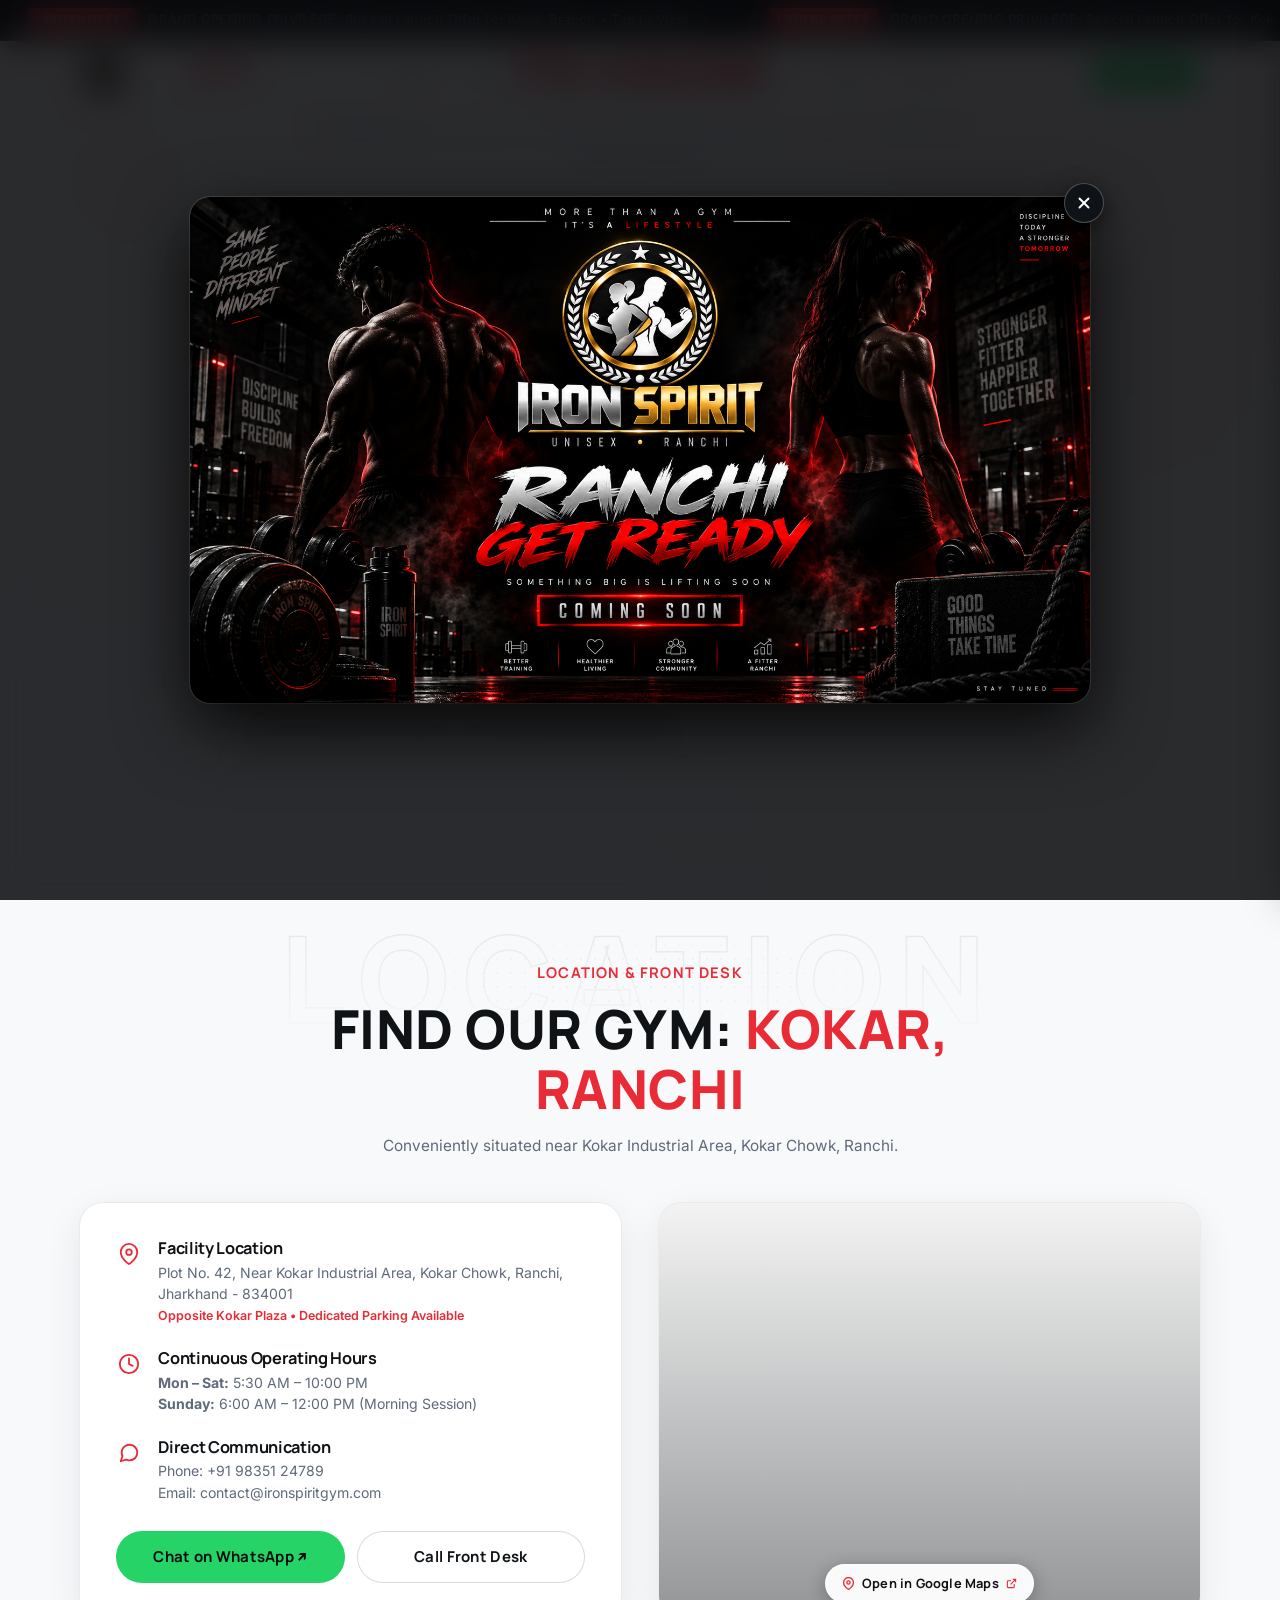
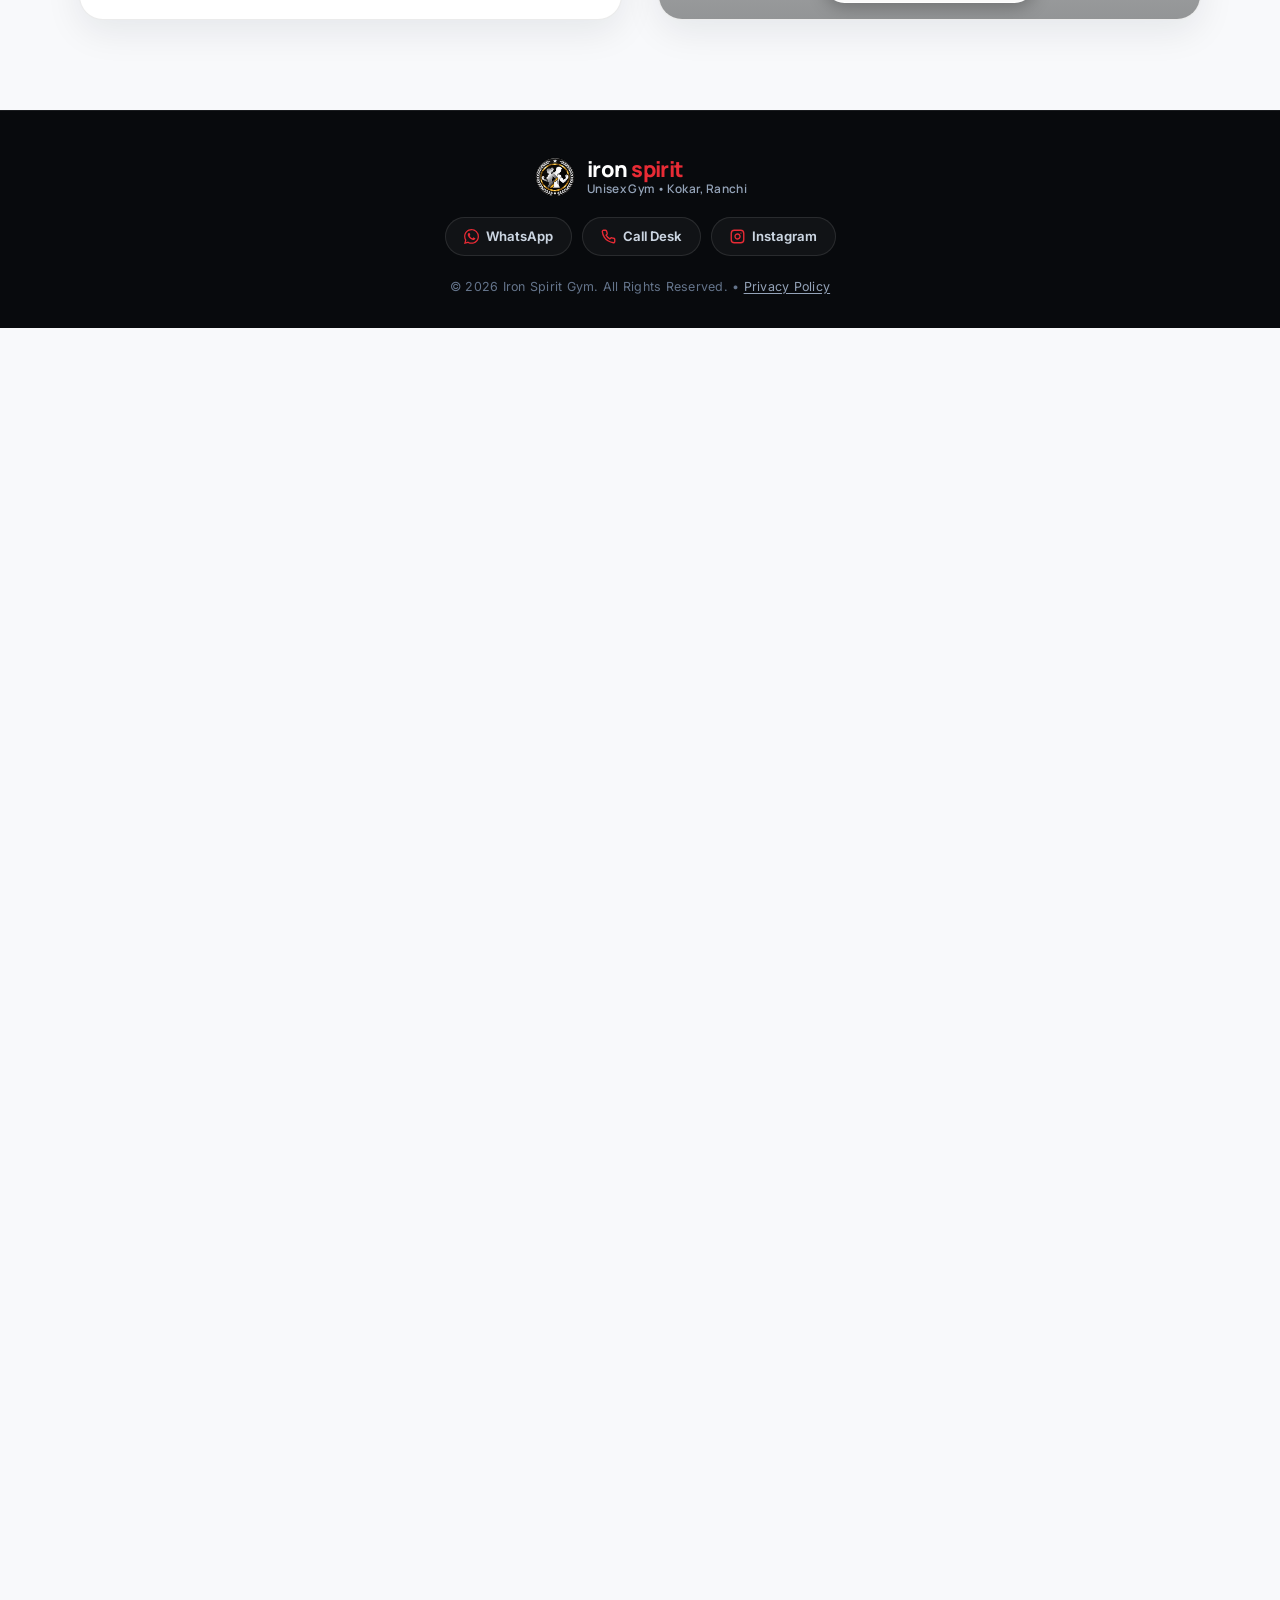
==== commit 598445e1: "banner update" ====
--- a/index.html
+++ b/index.html
@@ -1029,38 +1029,21 @@
     </div>
   </div>
 
-  <!-- PROMOTIONAL LAUNCH OFFER MODAL (BUTTERY SMOOTH) -->
-  <div id="offer-modal" class="modal-backdrop" role="dialog" aria-modal="true">
-    <div class="modal-dialog">
-      <button class="modal-close-btn" aria-label="Close Promo Modal">
-        <svg width="18" height="18" viewBox="0 0 24 24" fill="none" stroke="currentColor" stroke-width="2.5" stroke-linecap="round" stroke-linejoin="round"><line x1="18" y1="6" x2="6" y2="18"></line><line x1="6" y1="6" x2="18" y2="18"></line></svg>
+  <!-- PROMOTIONAL LAUNCH OFFER MODAL (RESPONSIVE IMAGE POSTER POPUP) -->
+  <div id="offer-modal" class="modal-backdrop offer-image-modal-backdrop" role="dialog" aria-modal="true" aria-label="Special Offer">
+    <div class="offer-image-dialog">
+      <button class="modal-close-btn offer-image-close-btn" aria-label="Close Promo Modal">
+        <svg width="18" height="18" viewBox="0 0 24 24" fill="none" stroke="currentColor" stroke-width="2.5" stroke-linecap="round" stroke-linejoin="round">
+          <line x1="18" y1="6" x2="6" y2="18"></line>
+          <line x1="6" y1="6" x2="18" y2="18"></line>
+        </svg>
       </button>
-      <div class="section-eyebrow" id="offer-popup-badge" style="margin-bottom: 12px;">Grand Opening Exclusive</div>
-      <h2 id="offer-popup-title" style="font-size: 1.85rem; margin-bottom: 6px;">Founding Member Privilege</h2>
-      <div id="offer-popup-subtitle" style="color: var(--red); font-weight: 700; margin-bottom: 14px;">Kokar's Newest High-Performance Gym</div>
-      
-      <p id="offer-popup-desc" style="font-size: 0.92rem; line-height: 1.6; margin-bottom: 16px;">
-        Be one of the first 50 athletes to step into Iron Spirit Gym Kokar. Unlock a flat 35% discount on our Annual Elite Pass.
-      </p>
-
-      <div class="offer-coupon-pill">
-        <div>
-          <small style="display: block; font-size: 0.72rem; color: var(--text-muted);">EXCLUSIVE PROMO CODE</small>
-          <span id="offer-coupon-code" class="coupon-code">KOKAR35</span>
-        </div>
-        <button id="copy-coupon-btn" class="copy-btn">Copy Code</button>
-      </div>
-
-      <ul id="offer-perks-list" class="amenity-highlights" style="margin-bottom: 24px;"></ul>
-
-      <div style="display: flex; flex-direction: column; gap: 10px;">
-        <a id="offer-claim-btn" href="#" class="btn btn-whatsapp" style="width: 100%;">
-          Claim 35% Off on WhatsApp ↗
-        </a>
-        <div id="offer-validity-text" style="font-size: 0.75rem; color: var(--text-muted); text-align: center;">
-          Limited to the first 50 registrations only
-        </div>
-      </div>
+      <a id="offer-popup-link" href="#" target="_blank" rel="noopener noreferrer" class="offer-image-wrapper" aria-label="Claim Special Gym Offer">
+        <picture id="offer-popup-picture">
+          <source id="offer-popup-source-desktop" media="(min-width: 769px)" srcset="bannerPc.png" />
+          <img id="offer-popup-img" src="banner.png" alt="Special Gym Offer Banner" class="offer-poster-img" />
+        </picture>
+      </a>
     </div>
   </div>
 
--- a/css/style.css
+++ b/css/style.css
@@ -6019,42 +6019,125 @@
   border-color: var(--red);
 }
 
-/* Offer Modal Spec */
-.offer-coupon-pill {
-  display: flex;
-  align-items: center;
-  justify-content: space-between;
-  background: var(--surface2);
-  border: 1px dashed var(--red);
-  border-radius: var(--radius-md);
-  padding: 12px 18px;
-  margin: 18px 0;
-}
-
-.coupon-code {
-  font-family: var(--font-display);
-  font-size: 1.2rem;
-  font-weight: 800;
-  letter-spacing: 0.08em;
-  color: var(--red);
-}
-
-.copy-btn {
-  background: var(--red-muted);
-  border: 1px solid var(--border-red);
-  color: var(--red);
-  font-size: 0.72rem;
-  font-weight: 700;
-  text-transform: uppercase;
-  padding: 6px 12px;
-  border-radius: var(--radius-sm);
+/* Offer Poster Image Modal (Clean, Tight-Fit Borderless Poster Banner) */
+.offer-image-modal-backdrop {
+  background: rgba(6, 8, 10, 0.85) !important;
+  backdrop-filter: blur(16px) !important;
+  -webkit-backdrop-filter: blur(16px) !important;
+  display: flex !important;
+  align-items: center !important;
+  justify-content: center !important;
+  padding: 16px !important;
+}
+
+.offer-image-dialog {
+  position: relative;
+  display: inline-flex !important;
+  align-items: center;
+  justify-content: center;
+  width: auto !important;
+  max-width: min(920px, 92vw) !important;
+  margin: auto;
+  border-radius: 20px;
+  overflow: visible;
+  background: transparent !important;
+  border: none !important;
+  box-shadow: none !important;
+  padding: 0 !important;
+  transform: scale(0.92) translateY(16px);
+  transition: transform 0.4s var(--ease-smooth);
+}
+
+.modal-backdrop.open .offer-image-dialog {
+  transform: scale(1) translateY(0);
+}
+
+.offer-image-wrapper {
+  display: block;
+  position: relative;
+  border-radius: 20px;
+  overflow: hidden;
+  box-shadow: 0 24px 70px rgba(0, 0, 0, 0.85), 0 0 0 1px rgba(255, 255, 255, 0.15);
+  background: transparent !important;
   cursor: pointer;
-  transition: all var(--transition-fast);
-}
-
-.copy-btn:hover {
-  background: var(--red);
+  line-height: 0;
+  width: auto !important;
+  max-width: min(920px, 92vw) !important;
+  transition: transform 0.25s ease, box-shadow 0.25s ease;
+  -webkit-tap-highlight-color: transparent;
+}
+
+.offer-image-wrapper:hover {
+  transform: scale(1.012);
+  box-shadow: 0 28px 80px rgba(0, 0, 0, 0.95), 0 0 0 1.5px rgba(232, 43, 53, 0.5);
+}
+
+.offer-poster-img {
+  width: auto !important;
+  height: auto !important;
+  max-width: min(900px, 90vw) !important;
+  max-height: 88vh !important;
+  object-fit: contain;
+  display: block;
+  border-radius: 20px;
+}
+
+.offer-image-close-btn {
+  position: absolute;
+  top: -14px;
+  right: -14px;
+  width: 40px;
+  height: 40px;
+  border-radius: 50%;
+  background: #0f1317;
+  border: 1.5px solid rgba(255, 255, 255, 0.25);
   color: #ffffff;
+  display: flex;
+  align-items: center;
+  justify-content: center;
+  cursor: pointer;
+  z-index: 10;
+  box-shadow: 0 6px 20px rgba(0, 0, 0, 0.6);
+  transition: all 0.22s ease;
+  -webkit-tap-highlight-color: transparent;
+}
+
+.offer-image-close-btn svg {
+  stroke: #ffffff;
+  transition: transform 0.2s ease;
+}
+
+.offer-image-close-btn:hover,
+.offer-image-close-btn:active {
+  background: var(--red, #e82b35);
+  border-color: var(--red, #e82b35);
+  color: #ffffff;
+  transform: scale(1.1);
+}
+
+.offer-image-close-btn:hover svg {
+  transform: rotate(90deg);
+}
+
+@media (max-width: 768px) {
+  .offer-image-dialog {
+    max-width: 88vw !important;
+    width: auto !important;
+  }
+  .offer-poster-img {
+    max-width: 86vw !important;
+    max-height: 78vh !important;
+    border-radius: 16px;
+  }
+  .offer-image-wrapper {
+    border-radius: 16px;
+  }
+  .offer-image-close-btn {
+    top: -10px;
+    right: -8px;
+    width: 32px;
+    height: 32px;
+  }
 }
 
 
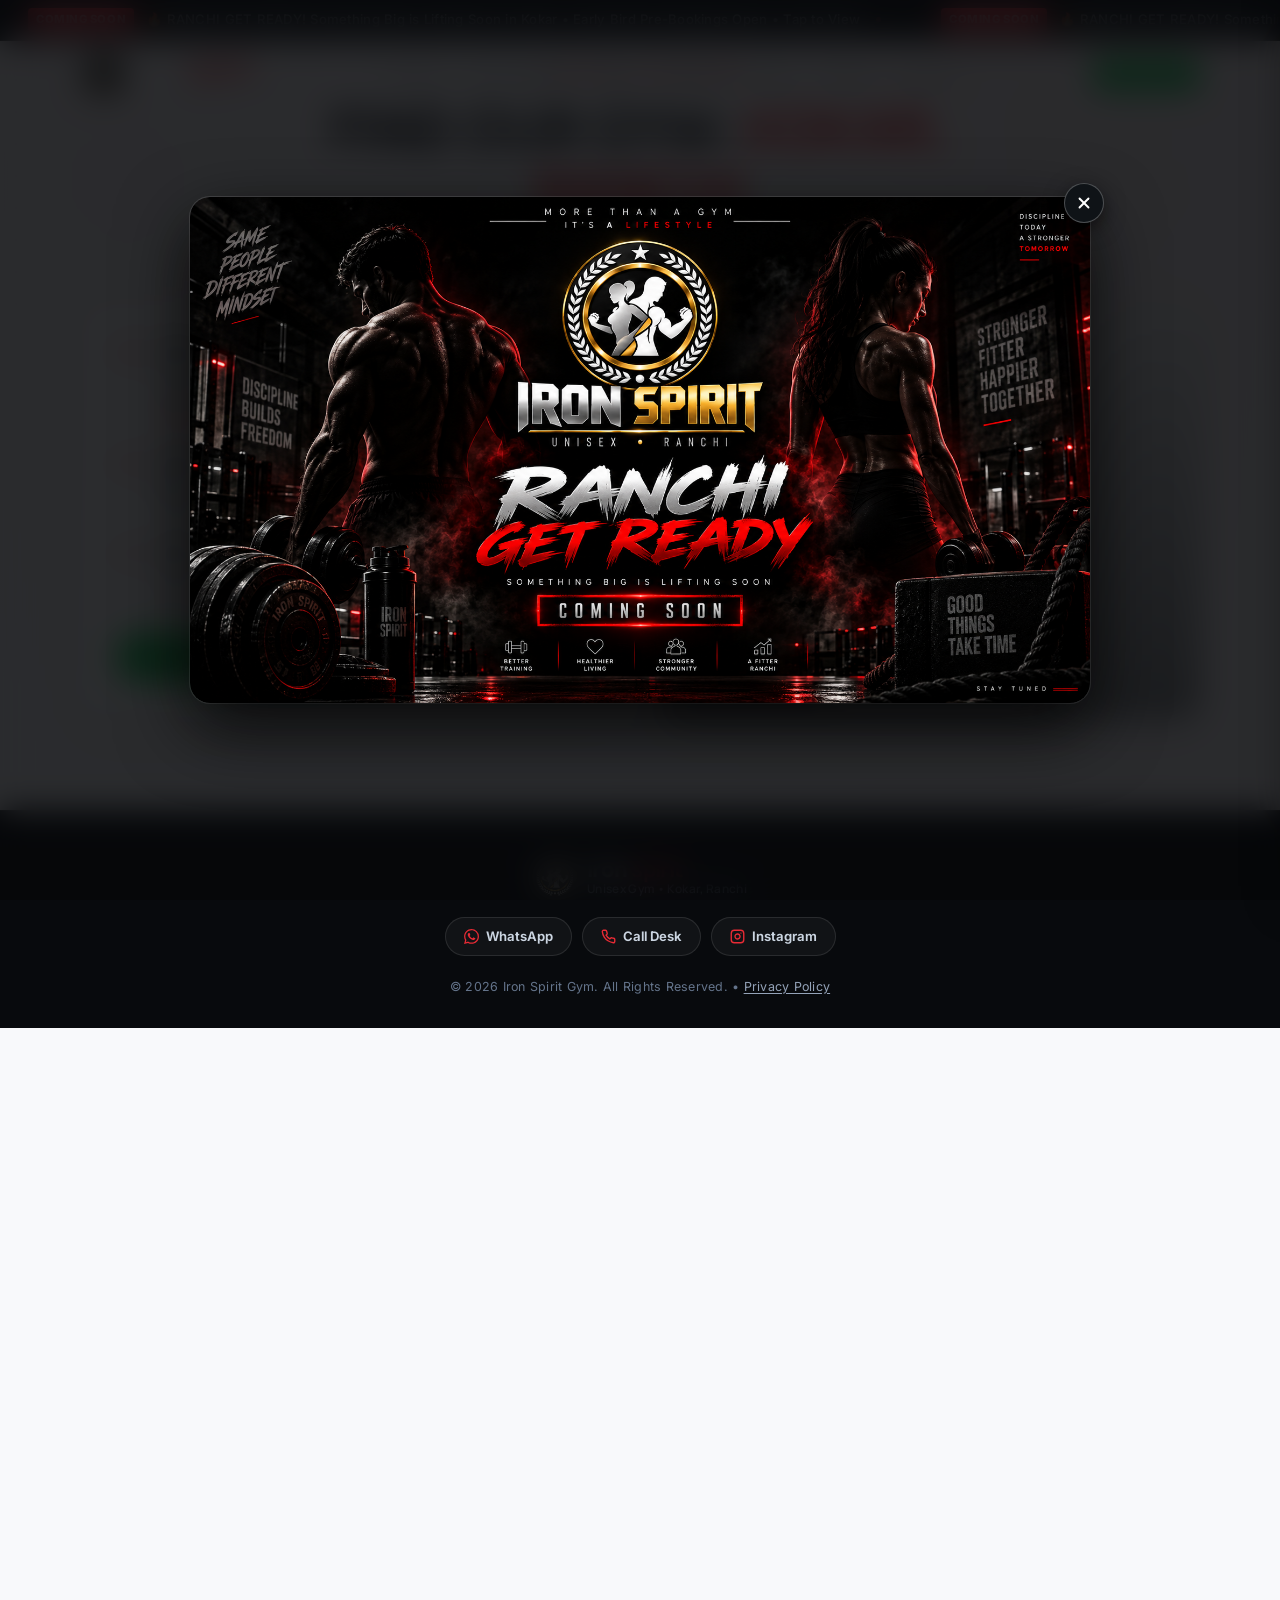
==== commit 66b4be77: "ui fixes" ====
--- a/index.html
+++ b/index.html
@@ -335,26 +335,13 @@
         </div>
       </div>
 
-      <!-- Minimalist Slider Navigation (Dots & Next/Prev) -->
+      <!-- Minimalist Slider Navigation (Centered Dots) -->
       <div class="hero-slider-controls">
-        <button class="hero-control-btn prev-btn" id="hero-prev-btn" aria-label="Previous Slide">
-          <svg width="14" height="14" viewBox="0 0 24 24" fill="none" stroke="currentColor" stroke-width="2.5"><polyline points="15 18 9 12 15 6"></polyline></svg>
-        </button>
         <div class="hero-slider-dots" id="hero-slider-dots">
           <button class="hero-dot active" data-index="0" aria-label="Slide 1"></button>
           <button class="hero-dot" data-index="1" aria-label="Slide 2"></button>
-          <button class="hero-dot" data-index="2" aria-label="Slide 3"></button>
-          <button class="hero-dot" data-index="3" aria-label="Slide 4"></button>
-        </div>
-        <button class="hero-control-btn next-btn" id="hero-next-btn" aria-label="Next Slide">
-          <svg width="14" height="14" viewBox="0 0 24 24" fill="none" stroke="currentColor" stroke-width="2.5"><polyline points="9 18 15 12 9 6"></polyline></svg>
-        </button>
-      </div>
-
-      <!-- Mobile Down Scroll Arrow Indicator -->
-      <a href="#why-us" class="hero-scroll-down" aria-label="Scroll down to why choose us">
-        <svg width="20" height="20" viewBox="0 0 24 24" fill="none" stroke="currentColor" stroke-width="2.4" stroke-linecap="round" stroke-linejoin="round"><polyline points="6 9 12 15 18 9"></polyline></svg>
-      </a>
+        </div>
+      </div>
     </section>
 
     <!-- WHY CHOOSE US / WHY TRAIN HERE SECTION (FROM USER REFERENCE) -->
@@ -1146,16 +1133,15 @@
     </div>
   </div>
 
-  <!-- APP-LIKE MOBILE BOTTOM NAVIGATION BAR (WHITE BG, SCROLLABLE TABS + FIXED RIGHT WHATSAPP) -->
+  <!-- APP-LIKE MOBILE BOTTOM NAVIGATION BAR (SCROLLABLE TABS + FIXED WHATSAPP) -->
   <nav class="mobile-bottom-nav" id="mobile-bottom-nav" aria-label="Mobile Bottom Navigation">
     <div class="bottom-nav-container">
       <!-- Scrollable Navigation Tabs Track -->
       <div class="bottom-nav-scroll-track">
         <a href="#hero" class="bottom-nav-item active" data-section="hero">
           <div class="bottom-nav-icon">
-            <svg width="19" height="19" viewBox="0 0 24 24" fill="none" stroke="currentColor" stroke-width="2.1" stroke-linecap="round" stroke-linejoin="round">
-              <path d="m3 9 9-7 9 7v11a2 2 0 0 1-2 2H5a2 2 0 0 1-2-2z"></path>
-              <polyline points="9 22 9 12 15 12 15 22"></polyline>
+            <svg width="20" height="20" viewBox="0 0 24 24" fill="none" stroke="currentColor" stroke-width="1.7" stroke-linecap="round" stroke-linejoin="round">
+              <path d="M3 9.5L12 3l9 6.5V20a1 1 0 0 1-1 1h-5v-6h-6v6H4a1 1 0 0 1-1-1V9.5z"></path>
             </svg>
           </div>
           <span class="bottom-nav-label">Home</span>
@@ -1163,8 +1149,9 @@
 
         <a href="#why-us" class="bottom-nav-item" data-section="why-us">
           <div class="bottom-nav-icon">
-            <svg width="19" height="19" viewBox="0 0 24 24" fill="none" stroke="currentColor" stroke-width="2.1" stroke-linecap="round" stroke-linejoin="round">
-              <polygon points="12 2 15.09 8.26 22 9.27 17 14.14 18.18 21.02 12 17.77 5.82 21.02 7 14.14 2 9.27 8.91 8.26 12 2"></polygon>
+            <svg width="20" height="20" viewBox="0 0 24 24" fill="none" stroke="currentColor" stroke-width="1.7" stroke-linecap="round" stroke-linejoin="round">
+              <path d="M12 22s8-4 8-10V5l-8-3-8 3v7c0 6 8 10 8 10z"></path>
+              <path d="m9 12 2 2 4-4"></path>
             </svg>
           </div>
           <span class="bottom-nav-label">Why Us</span>
@@ -1172,8 +1159,11 @@
 
         <a href="#facilities" class="bottom-nav-item" data-section="facilities">
           <div class="bottom-nav-icon">
-            <svg width="19" height="19" viewBox="0 0 24 24" fill="none" stroke="currentColor" stroke-width="2.1" stroke-linecap="round" stroke-linejoin="round">
-              <path d="M6 5v14M18 5v14M2 9v6M22 9v6M6 12h12M2 12h4M18 12h4"></path>
+            <svg width="20" height="20" viewBox="0 0 24 24" fill="none" stroke="currentColor" stroke-width="1.7" stroke-linecap="round" stroke-linejoin="round">
+              <rect width="7" height="7" x="3" y="3" rx="1.5"></rect>
+              <rect width="7" height="7" x="14" y="3" rx="1.5"></rect>
+              <rect width="7" height="7" x="14" y="14" rx="1.5"></rect>
+              <rect width="7" height="7" x="3" y="14" rx="1.5"></rect>
             </svg>
           </div>
           <span class="bottom-nav-label">Zones</span>
@@ -1181,9 +1171,9 @@
 
         <a href="#memberships" class="bottom-nav-item" data-section="memberships">
           <div class="bottom-nav-icon">
-            <svg width="19" height="19" viewBox="0 0 24 24" fill="none" stroke="currentColor" stroke-width="2.1" stroke-linecap="round" stroke-linejoin="round">
-              <rect x="2" y="5" width="20" height="14" rx="2"></rect>
-              <line x1="2" y1="10" x2="22" y2="10"></line>
+            <svg width="20" height="20" viewBox="0 0 24 24" fill="none" stroke="currentColor" stroke-width="1.7" stroke-linecap="round" stroke-linejoin="round">
+              <rect width="20" height="14" x="2" y="5" rx="2.5"></rect>
+              <line x1="2" x2="22" y1="10" y2="10"></line>
             </svg>
           </div>
           <span class="bottom-nav-label">Plans</span>
@@ -1191,11 +1181,9 @@
 
         <a href="#coaches" class="bottom-nav-item" data-section="coaches">
           <div class="bottom-nav-icon">
-            <svg width="19" height="19" viewBox="0 0 24 24" fill="none" stroke="currentColor" stroke-width="2.1" stroke-linecap="round" stroke-linejoin="round">
-              <path d="M16 21v-2a4 4 0 0 0-4-4H6a4 4 0 0 0-4 4v2"></path>
-              <circle cx="9" cy="7" r="4"></circle>
-              <path d="M22 21v-2a4 4 0 0 0-3-3.87"></path>
-              <path d="M16 3.13a4 4 0 0 1 0 7.75"></path>
+            <svg width="20" height="20" viewBox="0 0 24 24" fill="none" stroke="currentColor" stroke-width="1.7" stroke-linecap="round" stroke-linejoin="round">
+              <path d="M19 21v-2a4 4 0 0 0-4-4H9a4 4 0 0 0-4 4v2"></path>
+              <circle cx="12" cy="7" r="4"></circle>
             </svg>
           </div>
           <span class="bottom-nav-label">Coaches</span>
@@ -1203,10 +1191,10 @@
 
         <a href="#gallery" class="bottom-nav-item" data-section="gallery">
           <div class="bottom-nav-icon">
-            <svg width="19" height="19" viewBox="0 0 24 24" fill="none" stroke="currentColor" stroke-width="2.1" stroke-linecap="round" stroke-linejoin="round">
-              <rect x="3" y="3" width="18" height="18" rx="2" ry="2"></rect>
-              <circle cx="8.5" cy="8.5" r="1.5"></circle>
-              <polyline points="21 15 16 10 5 21"></polyline>
+            <svg width="20" height="20" viewBox="0 0 24 24" fill="none" stroke="currentColor" stroke-width="1.7" stroke-linecap="round" stroke-linejoin="round">
+              <rect width="18" height="18" x="3" y="3" rx="3"></rect>
+              <circle cx="9" cy="9" r="1.5"></circle>
+              <path d="m21 15-5-5L5 21"></path>
             </svg>
           </div>
           <span class="bottom-nav-label">Gallery</span>
@@ -1214,8 +1202,8 @@
 
         <a href="#testimonials" class="bottom-nav-item" data-section="testimonials">
           <div class="bottom-nav-icon">
-            <svg width="19" height="19" viewBox="0 0 24 24" fill="none" stroke="currentColor" stroke-width="2.1" stroke-linecap="round" stroke-linejoin="round">
-              <path d="M21 15a2 2 0 0 1-2 2H7l-4 4V5a2 2 0 0 1 2-2h14a2 2 0 0 1 2 2z"></path>
+            <svg width="20" height="20" viewBox="0 0 24 24" fill="none" stroke="currentColor" stroke-width="1.7" stroke-linecap="round" stroke-linejoin="round">
+              <path d="M21 11.5a8.38 8.38 0 0 1-.9 3.8 8.5 8.5 0 0 1-7.6 4.7 8.38 8.38 0 0 1-3.8-.9L3 21l1.9-5.7a8.38 8.38 0 0 1-.9-3.8 8.5 8.5 0 0 1 4.7-7.6 8.38 8.38 0 0 1 3.8-.9h.5a8.48 8.48 0 0 1 8 8v.5z"></path>
             </svg>
           </div>
           <span class="bottom-nav-label">Stories</span>
@@ -1223,8 +1211,8 @@
 
         <a href="#contact" class="bottom-nav-item" data-section="contact">
           <div class="bottom-nav-icon">
-            <svg width="19" height="19" viewBox="0 0 24 24" fill="none" stroke="currentColor" stroke-width="2.1" stroke-linecap="round" stroke-linejoin="round">
-              <path d="M21 10c0 7-9 13-9 13s-9-6-9-13a9 9 0 0 1 18 0z"></path>
+            <svg width="20" height="20" viewBox="0 0 24 24" fill="none" stroke="currentColor" stroke-width="1.7" stroke-linecap="round" stroke-linejoin="round">
+              <path d="M20 10c0 4.993-5.539 10.193-7.399 11.799a1 1 0 0 1-1.202 0C9.539 20.193 4 14.993 4 10a8 8 0 0 1 16 0"></path>
               <circle cx="12" cy="10" r="3"></circle>
             </svg>
           </div>
@@ -1235,8 +1223,8 @@
       <!-- Pinned / Fixed WhatsApp Button on the Far Right -->
       <a href="https://wa.me/919835124789" target="_blank" rel="noopener" class="bottom-nav-fixed-wa whatsapp-link" aria-label="Talk to Us on WhatsApp">
         <div class="bottom-nav-icon">
-          <svg width="21" height="21" viewBox="0 0 24 24" fill="currentColor" aria-hidden="true">
-            <path d="M17.472 14.382c-.297-.149-1.758-.867-2.03-.967-.273-.099-.471-.148-.67.15-.197.297-.767.966-.94 1.164-.173.199-.347.223-.644.075-.297-.15-1.255-.463-2.39-1.475-.883-.788-1.48-1.761-1.653-2.059-.173-.297-.018-.458.13-.606.134-.133.298-.347.446-.52.149-.174.198-.298.298-.497.099-.198.05-.371-.025-.52-.075-.149-.669-1.612-.916-2.207-.242-.579-.487-.5-.669-.51-.173-.008-.371-.01-.57-.01-.198 0-.52.074-.792.372-.272.297-1.04 1.016-1.04 2.479 0 1.462 1.065 2.875 1.213 3.074.149.198 2.096 3.2 5.077 4.487.709.306 1.262.489 1.694.625.712.227 1.36.195 1.871.118.571-.085 1.758-.719 2.006-1.413.248-.694.248-1.289.173-1.413-.074-.124-.272-.198-.57-.347m-5.421 7.403h-.004a9.87 9.87 0 01-5.031-1.378l-.361-.214-3.741.982.998-3.648-.235-.374a9.86 9.86 0 01-1.51-5.26c.001-5.45 4.436-9.884 9.888-9.884 2.64 0 5.122 1.03 6.988 2.898a9.825 9.825 0 012.893 6.994c-.003 5.45-4.437 9.884-9.885 9.884m8.413-18.297A11.815 11.815 0 0012.05 0C5.495 0 .16 5.335.157 11.892c0 2.096.547 4.142 1.588 5.945L.057 24l6.305-1.654a11.882 11.882 0 005.683 1.448h.005c6.554 0 11.89-5.335 11.893-11.893a11.821 11.821 0 00-3.48-8.413Z"/>
+          <svg width="20" height="20" viewBox="0 0 24 24" fill="currentColor" aria-hidden="true">
+            <path d="M17.472 14.382c-.297-.149-1.758-.867-2.03-.967-.273-.099-.471-.148-.67.15-.197.297-.767.966-.94 1.164-.173.199-.347.223-.644.075-.297-.15-1.255-.463-2.39-1.475-.883-.788-1.48-1.761-1.653-2.059-.173-.297-.018-.458.13-.606.134-.133.298-.347.446-.52.149-.174.198-.298.298-.497.099-.198.05-.371-.025-.52-.075-.149-.669-1.612-.916-2.207-.242-.579-.487-.5-.669-.51-.173-.008-.371-.01-.57-.01-.198 0-.52.074-.792.372-.272.297-1.04 1.016-1.04 2.479 0 1.462 1.065 2.875 1.213 3.074.149.198 2.096 3.2 5.077 4.487.709.306 1.262.489 1.694.625.712.227 1.36.195 1.871.118.571-.085 1.758-.719 2.006-1.413.248-.694.248-1.289.173-1.413-.074-.124-.272-.198-.57-.347m-5.421 7.403h-.004a9.87 9.87 0 01-5.031-1.378l-.361-.214-3.741.982.998-3.648-.235-.374a9.86 9.86 0 01-1.51-5.26c.001-5.45 4.436-9.884 9.888-9.884 2.64 0 5.122 1.03 6.988 2.898a9.825 9.825 0 012.893 6.994c-.003 5.45-4.437 9.884-9.885 9.884m8.413-18.297A11.815 11.815 0 0012.05 0C5.495 0 .16 5.335.157 11.892c0 2.096.547 4.142 1.588 5.945L.057 24l6.305-1.654a11.882 11.882 0 005.683 1.448h.005c6.554 0 11.89-5.335 11.893-11.893a11.821 11.821 0 00-3.48-8.413Z"></path>
           </svg>
         </div>
         <span class="bottom-nav-label">Talk to Us</span>
--- a/css/style.css
+++ b/css/style.css
@@ -161,21 +161,21 @@
 }
 
 /* ==========================================================================
-   PRELOADER — SILHOUETTE LIQUID & ENERGY FILL ANIMATION
+   PRELOADER — ULTRA-MINIMAL & PROFESSIONAL LUXURY MONOCHROME (WHITE ACCENT)
    ========================================================================== */
 .preloader {
   position: fixed;
   inset: 0;
   width: 100vw;
   height: 100vh;
-  background: radial-gradient(ellipse at center, #38080c 0%, #1a0305 45%, #0a0102 75%, #050607 100%);
+  background: #08090b;
   z-index: 99999;
   display: flex;
   align-items: center;
   justify-content: center;
   opacity: 1;
   visibility: visible;
-  transition: opacity 0.65s cubic-bezier(0.16, 1, 0.3, 1), visibility 0.65s ease;
+  transition: opacity 0.6s cubic-bezier(0.16, 1, 0.3, 1), visibility 0.6s ease;
   overflow: hidden;
 }
 
@@ -196,33 +196,33 @@
   z-index: 2;
 }
 
-/* Ambient Pulsing Full-Screen Radial Aura */
+/* Ambient Subtle Pure White / Silver Glow */
 .loader-ambient-glow {
   position: fixed;
   inset: 0;
   width: 100vw;
   height: 100vh;
-  background: radial-gradient(circle at center, rgba(229, 9, 20, 0.42) 0%, rgba(180, 10, 20, 0.15) 45%, transparent 75%);
+  background: radial-gradient(circle at 50% 50%, rgba(255, 255, 255, 0.05) 0%, rgba(255, 255, 255, 0.015) 35%, transparent 65%);
   pointer-events: none;
   z-index: 1;
-  animation: ambient-glow-pulse 2.6s ease-in-out infinite alternate;
+  animation: ambient-glow-pulse 3.5s ease-in-out infinite alternate;
 }
 
 @keyframes ambient-glow-pulse {
   0% {
-    transform: scale(0.92);
-    opacity: 0.65;
+    transform: scale(0.95);
+    opacity: 0.5;
   }
   100% {
-    transform: scale(1.18);
-    opacity: 1;
+    transform: scale(1.1);
+    opacity: 0.9;
   }
 }
 
 /* Logo Fade In / Fade Out Wrapper */
 .loader-logo-wrap {
   position: relative;
-  width: min(75vw, 210px);
+  width: min(65vw, 190px);
   aspect-ratio: 1222 / 1287;
   display: flex;
   align-items: center;
@@ -234,36 +234,36 @@
   width: 100%;
   height: 100%;
   object-fit: contain;
-  animation: logo-fade-breathe 2.2s ease-in-out infinite alternate;
+  animation: logo-fade-breathe 2.4s ease-in-out infinite alternate;
 }
 
 @keyframes logo-fade-breathe {
   0% {
-    opacity: 0.25;
-    transform: scale(0.92);
-    filter: drop-shadow(0 0 6px rgba(229, 9, 20, 0.4)) drop-shadow(0 0 12px rgba(229, 9, 20, 0.2));
+    opacity: 0.35;
+    transform: scale(0.96);
+    filter: drop-shadow(0 2px 10px rgba(255, 255, 255, 0.08));
   }
   100% {
     opacity: 1;
-    transform: scale(1.04);
-    filter: drop-shadow(0 0 22px rgba(229, 9, 20, 1)) drop-shadow(0 0 45px rgba(229, 9, 20, 0.6));
+    transform: scale(1.02);
+    filter: drop-shadow(0 4px 22px rgba(255, 255, 255, 0.22));
   }
 }
 
 /* Status Tracker & Progress */
 .loader-status-wrap {
-  margin-top: 32px;
+  margin-top: 28px;
   display: flex;
   flex-direction: column;
   align-items: center;
-  gap: 10px;
+  gap: 12px;
   z-index: 5;
 }
 
 .loader-progress-track {
-  width: 140px;
-  height: 3px;
-  background: rgba(255, 255, 255, 0.08);
+  width: 130px;
+  height: 2.5px;
+  background: rgba(255, 255, 255, 0.1);
   border-radius: 999px;
   overflow: hidden;
   position: relative;
@@ -275,10 +275,10 @@
   bottom: 0;
   left: 0;
   width: 0%;
-  background: linear-gradient(90deg, #b91c1c, var(--red), #ff4d4d);
+  background: linear-gradient(90deg, rgba(255, 255, 255, 0.25), #ffffff, rgba(255, 255, 255, 0.7));
   border-radius: 999px;
-  box-shadow: 0 0 12px var(--red);
-  animation: progress-fill-sync 3s cubic-bezier(0.4, 0, 0.2, 1) infinite;
+  box-shadow: 0 0 10px rgba(255, 255, 255, 0.5);
+  animation: progress-fill-sync 2.6s cubic-bezier(0.4, 0, 0.2, 1) infinite;
 }
 
 @keyframes progress-fill-sync {
@@ -301,21 +301,21 @@
 
 .loader-brand-tag {
   font-family: var(--font-display);
-  font-size: 0.72rem;
-  font-weight: 800;
-  letter-spacing: 0.15em;
-  color: rgba(255, 255, 255, 0.5);
+  font-size: 0.68rem;
+  font-weight: 700;
+  letter-spacing: 0.18em;
+  color: rgba(255, 255, 255, 0.45);
   text-transform: uppercase;
 }
 
 .loader-pct {
   font-family: var(--font-display);
   font-size: 0.68rem;
-  font-weight: 800;
-  letter-spacing: 0.12em;
-  color: var(--red);
+  font-weight: 700;
+  letter-spacing: 0.15em;
+  color: #ffffff;
   text-transform: uppercase;
-  text-shadow: 0 0 10px rgba(229, 9, 20, 0.6);
+  text-shadow: 0 0 8px rgba(255, 255, 255, 0.35);
   animation: pulse-text 1.5s ease-in-out infinite alternate;
 }
 
@@ -1665,97 +1665,56 @@
   transform: scale(1.08);
 }
 
-/* Minimalist Floating Controls */
+/* Minimalist Hero Slider Controls (Centered Dots — Zero BG & Zero Border) */
 .hero-slider-controls {
   position: absolute;
-  bottom: 32px;
-  right: 4%;
-  z-index: 5;
-  display: flex;
-  align-items: center;
+  bottom: 24px;
+  left: 50%;
+  transform: translateX(-50%);
+  z-index: 10;
+  display: flex;
+  align-items: center;
+  justify-content: center;
   gap: 8px;
-  background: rgba(15, 19, 22, 0.75);
-  backdrop-filter: blur(12px);
-  -webkit-backdrop-filter: blur(12px);
-  padding: 6px 12px;
-  border-radius: 9999px;
-  border: 1px solid rgba(255, 255, 255, 0.14);
-  box-shadow: 0 4px 20px rgba(0, 0, 0, 0.45);
-  transition: opacity 0.3s ease;
-}
-
-.hero-control-btn {
-  width: 24px;
-  height: 24px;
-  border-radius: 50%;
-  background: transparent;
-  border: none;
-  color: rgba(255, 255, 255, 0.75);
+  background: transparent !important;
+  border: none !important;
+  box-shadow: none !important;
+  backdrop-filter: none !important;
+  -webkit-backdrop-filter: none !important;
+  padding: 0 !important;
+  border-radius: 0 !important;
+}
+
+.hero-slider-dots {
   display: flex;
   align-items: center;
   justify-content: center;
-  cursor: pointer;
-  transition: all 0.2s ease;
-  padding: 0;
-}
-
-.hero-control-btn:hover {
-  color: #ffffff;
-  background: rgba(255, 255, 255, 0.15);
-  transform: scale(1.08);
-}
-
-.hero-slider-dots {
-  display: flex;
-  align-items: center;
-  gap: 6px;
+  gap: 8px;
 }
 
 .hero-dot {
   width: 7px;
   height: 7px;
   border-radius: 999px;
-  background: rgba(255, 255, 255, 0.35);
+  background: rgba(255, 255, 255, 0.4);
   border: none;
   cursor: pointer;
   padding: 0;
-  transition: all 0.3s ease;
+  transition: all 0.3s cubic-bezier(0.16, 1, 0.3, 1);
 }
 
 .hero-dot:hover {
-  background: rgba(255, 255, 255, 0.75);
+  background: rgba(255, 255, 255, 0.8);
 }
 
 .hero-dot.active {
-  width: 18px;
-  background: var(--red);
-  box-shadow: 0 0 10px rgba(232, 43, 53, 0.8);
-}
-
-/* Down Scroll Arrow Indicator */
+  width: 22px;
+  background: #ffffff;
+  box-shadow: 0 0 10px rgba(255, 255, 255, 0.5);
+}
+
 .hero-scroll-down {
-  position: absolute;
-  bottom: 14px;
-  left: 50%;
-  transform: translateX(-50%);
-  z-index: 10;
-  display: none;
-  align-items: center;
-  justify-content: center;
-  width: 36px;
-  height: 36px;
-  color: #ffffff;
-  background: transparent;
-  border: none;
-  filter: drop-shadow(0 2px 8px rgba(0, 0, 0, 0.7));
-  animation: heroArrowBounce 2.2s ease-in-out infinite;
-  text-decoration: none;
-  transition: all 0.25s ease;
-}
-
-.hero-scroll-down:hover {
-  color: var(--red);
-  filter: drop-shadow(0 0 10px rgba(232, 43, 53, 0.8));
+  display: none !important;
 }
 
 @keyframes heroArrowBounce {
@@ -1785,19 +1744,6 @@
     box-sizing: border-box !important;
   }
 
-  /* Center Down Arrow Indicator */
-  .hero-scroll-down {
-    display: flex !important;
-    position: absolute;
-    bottom: calc(58px + env(safe-area-inset-bottom, 0px) + 6px);
-    left: 50%;
-    transform: translateX(-50%);
-    z-index: 10;
-    width: 32px;
-    height: 24px;
-    color: rgba(255, 255, 255, 0.75);
-  }
-
   .hero-control-btn {
     display: none !important;
   }
@@ -1904,37 +1850,49 @@
     filter: drop-shadow(0 12px 32px rgba(0, 0, 0, 0.85)) drop-shadow(0 0 35px rgba(232, 43, 53, 0.35));
   }
 
-  /* Slider Dots placed at bottom right (same line as center arrow) */
+  /* Centered Slider Dots without background and border */
   .hero-slider-controls {
     position: absolute;
-    bottom: calc(58px + env(safe-area-inset-bottom, 0px) + 6px);
-    right: 14px;
-    left: auto;
+    bottom: calc(68px + env(safe-area-inset-bottom, 0px) + 8px);
+    left: 50%;
+    right: auto;
     top: auto;
-    transform: none;
+    transform: translateX(-50%);
     z-index: 10;
     display: flex !important;
-    background: rgba(15, 19, 22, 0.75) !important;
-    border: 1px solid rgba(255, 255, 255, 0.14) !important;
-    box-shadow: 0 4px 18px rgba(0, 0, 0, 0.5) !important;
-    backdrop-filter: blur(12px) !important;
-    -webkit-backdrop-filter: blur(12px) !important;
-    padding: 4px 10px !important;
-    border-radius: 999px !important;
+    align-items: center;
+    justify-content: center;
+    background: transparent !important;
+    border: none !important;
+    box-shadow: none !important;
+    backdrop-filter: none !important;
+    -webkit-backdrop-filter: none !important;
+    padding: 0 !important;
+    border-radius: 0 !important;
   }
 
   .hero-slider-dots {
-    gap: 5px;
+    display: flex;
+    align-items: center;
+    justify-content: center;
+    gap: 7px;
   }
 
   .hero-dot {
     width: 6px;
     height: 6px;
+    border-radius: 999px;
+    background: rgba(255, 255, 255, 0.4);
+    border: none;
+    cursor: pointer;
+    padding: 0;
+    transition: all 0.3s cubic-bezier(0.16, 1, 0.3, 1);
   }
 
   .hero-dot.active {
-    width: 16px;
-    background: var(--red);
+    width: 20px;
+    background: #ffffff;
+    box-shadow: 0 0 8px rgba(255, 255, 255, 0.6);
   }
 
   /* Modern Clean Hero Action Button & Instagram Icon (Strict Same Line) */
@@ -6457,7 +6415,7 @@
 
 @media (max-width: 768px) {
   body {
-    padding-bottom: calc(58px + env(safe-area-inset-bottom, 0px)) !important;
+    padding-bottom: calc(68px + env(safe-area-inset-bottom, 0px)) !important;
   }
 
   .hamburger-btn {
@@ -6469,7 +6427,19 @@
     display: none !important;
   }
 
-  /* Luxury Frosted Glass Mobile Bottom Navigation Bar (Dark on Hero, Light on Scroll) */
+  /* Smooth Rendering & Mobile Hardware Optimization */
+  .amenities-section,
+  .plans-section,
+  .coaches-section,
+  .gallery-section,
+  .testimonials-section,
+  .faq-section,
+  .contact-section {
+    content-visibility: auto;
+    contain-intrinsic-size: auto 550px;
+  }
+
+  /* Luxury Frosted Glass Mobile Bottom Navigation Bar */
   .mobile-bottom-nav {
     display: block;
     position: fixed;
@@ -6477,18 +6447,18 @@
     left: 0;
     right: 0;
     z-index: 950;
-    background: rgba(9, 12, 14, 0.88) !important;
+    background: rgba(9, 12, 14, 0.92) !important;
     backdrop-filter: blur(20px) saturate(180%) !important;
     -webkit-backdrop-filter: blur(20px) saturate(180%) !important;
     border-top: 1px solid rgba(255, 255, 255, 0.1) !important;
     box-shadow: 0 -4px 24px rgba(0, 0, 0, 0.45) !important;
-    padding: 6px 4px calc(5px + env(safe-area-inset-bottom, 0px));
+    padding: 6px 6px calc(6px + env(safe-area-inset-bottom, 0px));
     transform: translateZ(0);
     transition: background 0.35s ease, border-color 0.35s ease, box-shadow 0.35s ease;
   }
 
   .mobile-bottom-nav.scrolled {
-    background: rgba(255, 255, 255, 0.92) !important;
+    background: rgba(255, 255, 255, 0.96) !important;
     border-top: 1px solid rgba(0, 0, 0, 0.08) !important;
     box-shadow: 0 -4px 20px rgba(0, 0, 0, 0.08) !important;
   }
@@ -6497,12 +6467,13 @@
     display: flex;
     align-items: center;
     justify-content: space-between;
-    max-width: 520px;
+    max-width: 560px;
     margin: 0 auto;
     position: relative;
-  }
-
-  /* Left-side scrollable navigation tabs track */
+    gap: 4px;
+  }
+
+  /* Left-side scrollable navigation tabs track with smooth horizontal swiping */
   .bottom-nav-scroll-track {
     display: flex;
     align-items: center;
@@ -6511,8 +6482,11 @@
     overflow-x: auto;
     scrollbar-width: none;
     -webkit-overflow-scrolling: touch;
-    justify-content: space-around;
-    padding-right: 4px;
+    justify-content: flex-start;
+    gap: 6px;
+    padding: 2px 4px;
+    scroll-snap-type: x proximity;
+    scroll-behavior: smooth;
   }
 
   .bottom-nav-scroll-track::-webkit-scrollbar {
@@ -6520,21 +6494,24 @@
   }
 
   .bottom-nav-item {
-    flex: 1 0 auto;
-    min-width: 48px;
+    flex: 0 0 auto;
+    min-width: 62px;
+    height: 48px;
     display: flex;
     flex-direction: column;
     align-items: center;
     justify-content: center;
-    gap: 2px;
-    padding: 3px 2px;
-    color: rgba(255, 255, 255, 0.68) !important;
+    gap: 3px;
+    padding: 4px 6px;
+    color: rgba(255, 255, 255, 0.55) !important;
     text-decoration: none;
-    font-size: 0.58rem;
-    font-weight: 600;
+    font-size: 0.68rem;
+    font-weight: 500;
     letter-spacing: 0.015em;
     background: transparent !important;
+    border: none !important;
     border-radius: 0 !important;
+    scroll-snap-align: center;
     transition: color 0.2s ease, transform 0.2s ease;
     user-select: none;
     -webkit-tap-highlight-color: transparent;
@@ -6548,83 +6525,93 @@
     display: flex;
     align-items: center;
     justify-content: center;
-    width: auto;
-    height: auto;
+    width: 22px;
+    height: 22px;
     background: transparent !important;
+    border: none !important;
     border-radius: 0 !important;
     box-shadow: none !important;
   }
 
   .bottom-nav-icon svg {
-    width: 18px;
-    height: 18px;
-    stroke-width: 2.1;
+    width: 20px;
+    height: 20px;
+    stroke-width: 1.7;
     stroke: currentColor;
-    transition: transform 0.2s ease, stroke 0.2s ease;
+    transition: transform 0.2s ease, stroke 0.2s ease, stroke-width 0.2s ease;
   }
 
   .bottom-nav-label {
-    font-size: 0.58rem;
-    font-weight: 600;
+    font-size: 0.68rem;
+    font-weight: 500;
     letter-spacing: 0.015em;
-    line-height: 1;
+    line-height: 1.1;
     color: inherit;
     white-space: nowrap;
+    transition: color 0.2s ease, font-weight 0.2s ease;
   }
 
   .bottom-nav-item:active {
     transform: scale(0.92);
   }
 
-  /* Active State (Pure Clean Red Accent, No circular background) */
+  /* Active State (Pure Icon & Text Color Highlight — Zero BG / Border) */
   .bottom-nav-item.active {
     color: #ffffff !important;
+    background: transparent !important;
+    border: none !important;
   }
 
   .mobile-bottom-nav.scrolled .bottom-nav-item.active {
     color: var(--red) !important;
+    background: transparent !important;
+    border: none !important;
   }
 
   .bottom-nav-item.active .bottom-nav-icon svg {
+    stroke: #ffffff !important;
+    stroke-width: 2.1;
+    transform: translateY(-1px);
+  }
+
+  .mobile-bottom-nav.scrolled .bottom-nav-item.active .bottom-nav-icon svg {
     stroke: var(--red) !important;
-    transform: scale(1.08);
+    stroke-width: 2.1;
+    transform: translateY(-1px);
   }
 
   .bottom-nav-item.active .bottom-nav-label {
     color: #ffffff !important;
-    font-weight: 750;
+    font-weight: 700;
   }
 
   .mobile-bottom-nav.scrolled .bottom-nav-item.active .bottom-nav-label {
     color: var(--red) !important;
-    font-weight: 750;
-  }
-
-  /* Pinned / Fixed WhatsApp Button on the Far Right inside bottom nav */
+    font-weight: 700;
+  }
+
+  /* Pinned WhatsApp CTA on the Far Right (Zero Borders / Pure Clean Alignment) */
   .bottom-nav-fixed-wa {
-    flex: 0 0 60px;
-    width: 60px;
-    min-width: 60px;
+    flex: 0 0 64px;
+    width: 64px;
+    min-width: 64px;
+    height: 48px;
     display: flex;
     flex-direction: column;
     align-items: center;
     justify-content: center;
-    gap: 2px;
-    padding: 3px 2px;
+    gap: 3px;
+    padding: 4px 6px;
     color: #25d366 !important;
     text-decoration: none;
-    font-size: 0.58rem;
+    font-size: 0.68rem;
     font-weight: 700;
     letter-spacing: 0.015em;
-    border-left: 1px solid rgba(255, 255, 255, 0.1);
-    background: transparent;
+    border: none !important;
+    background: transparent !important;
     user-select: none;
     -webkit-tap-highlight-color: transparent;
-    transition: transform 0.2s ease, border-color 0.35s ease;
-  }
-
-  .mobile-bottom-nav.scrolled .bottom-nav-fixed-wa {
-    border-left-color: rgba(0, 0, 0, 0.08);
+    transition: transform 0.2s ease;
   }
 
   .bottom-nav-fixed-wa:active {
@@ -6632,15 +6619,15 @@
   }
 
   .bottom-nav-fixed-wa .bottom-nav-icon svg {
-    width: 19px;
-    height: 19px;
+    width: 20px;
+    height: 20px;
     fill: #25d366;
     stroke: none;
   }
 
   .bottom-nav-fixed-wa .bottom-nav-label {
     color: #25d366 !important;
-    font-size: 0.58rem;
+    font-size: 0.68rem;
     font-weight: 700;
     letter-spacing: 0.015em;
     white-space: nowrap;
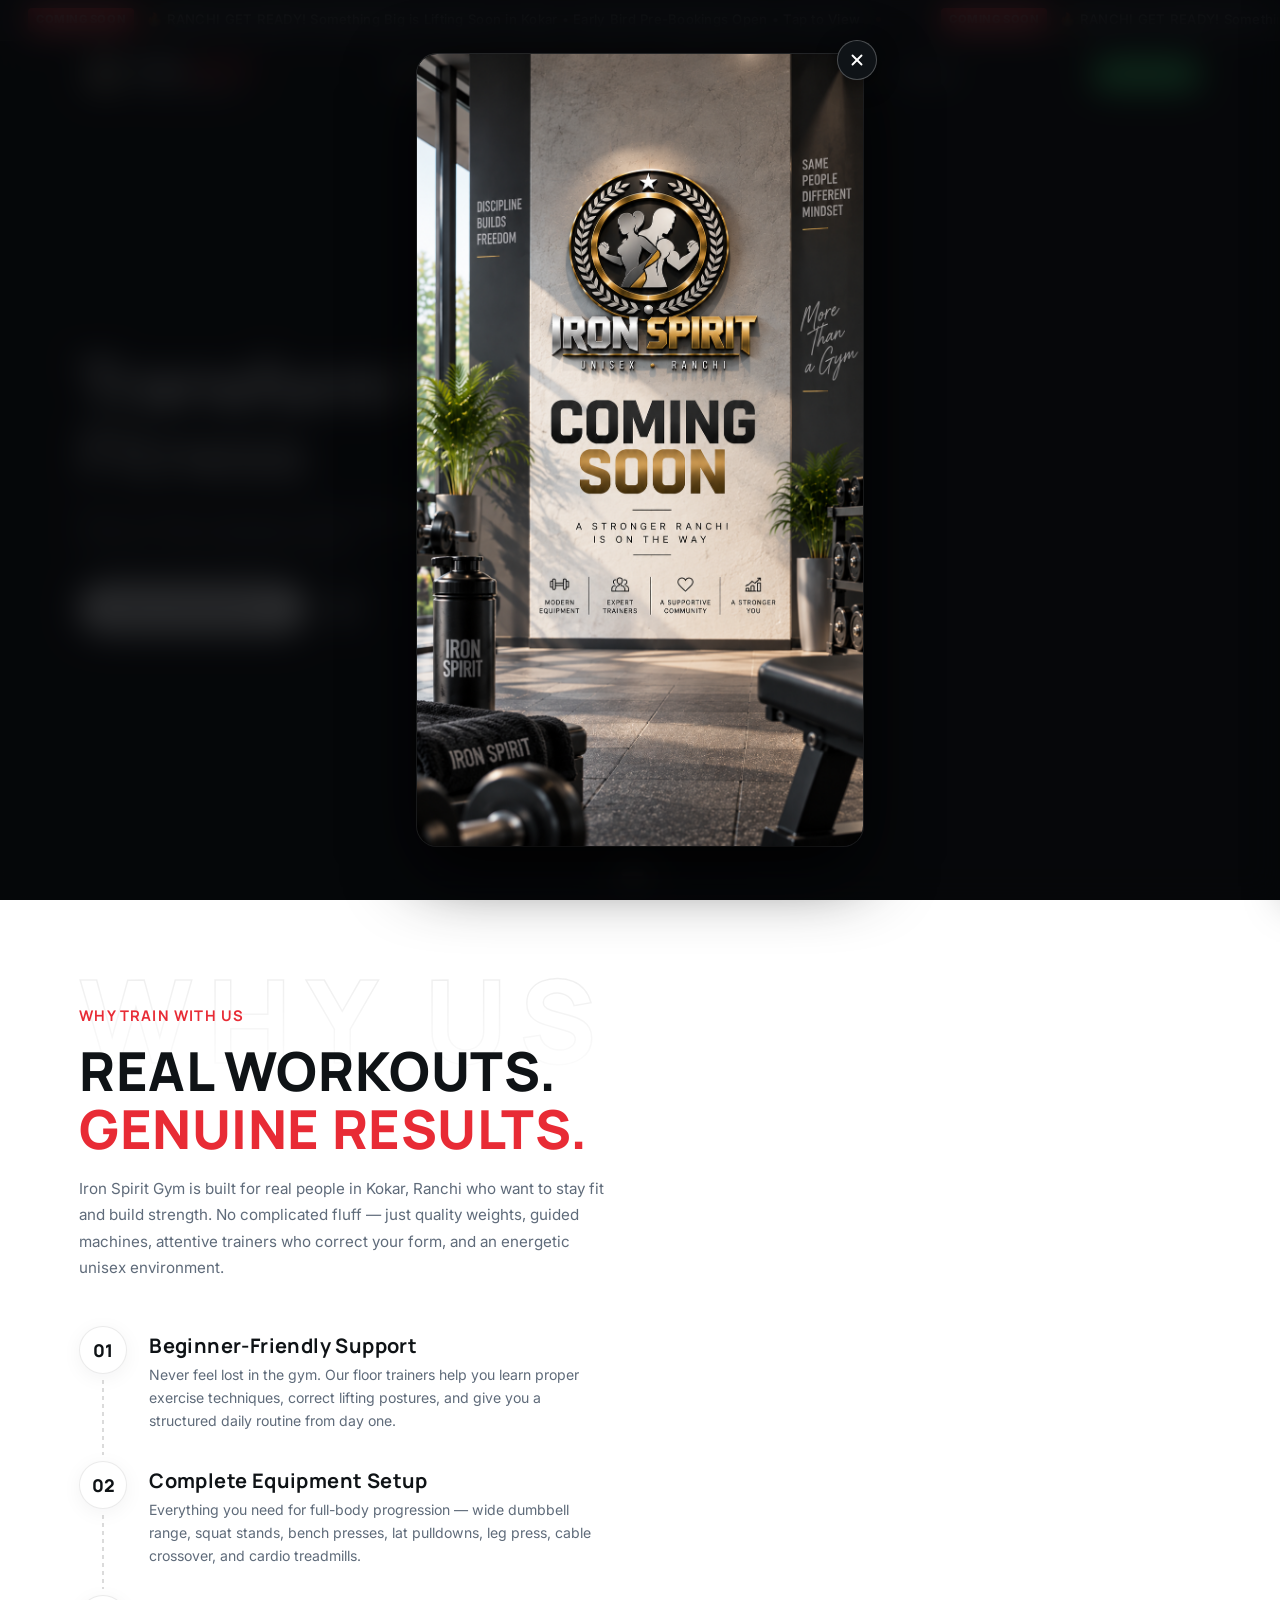
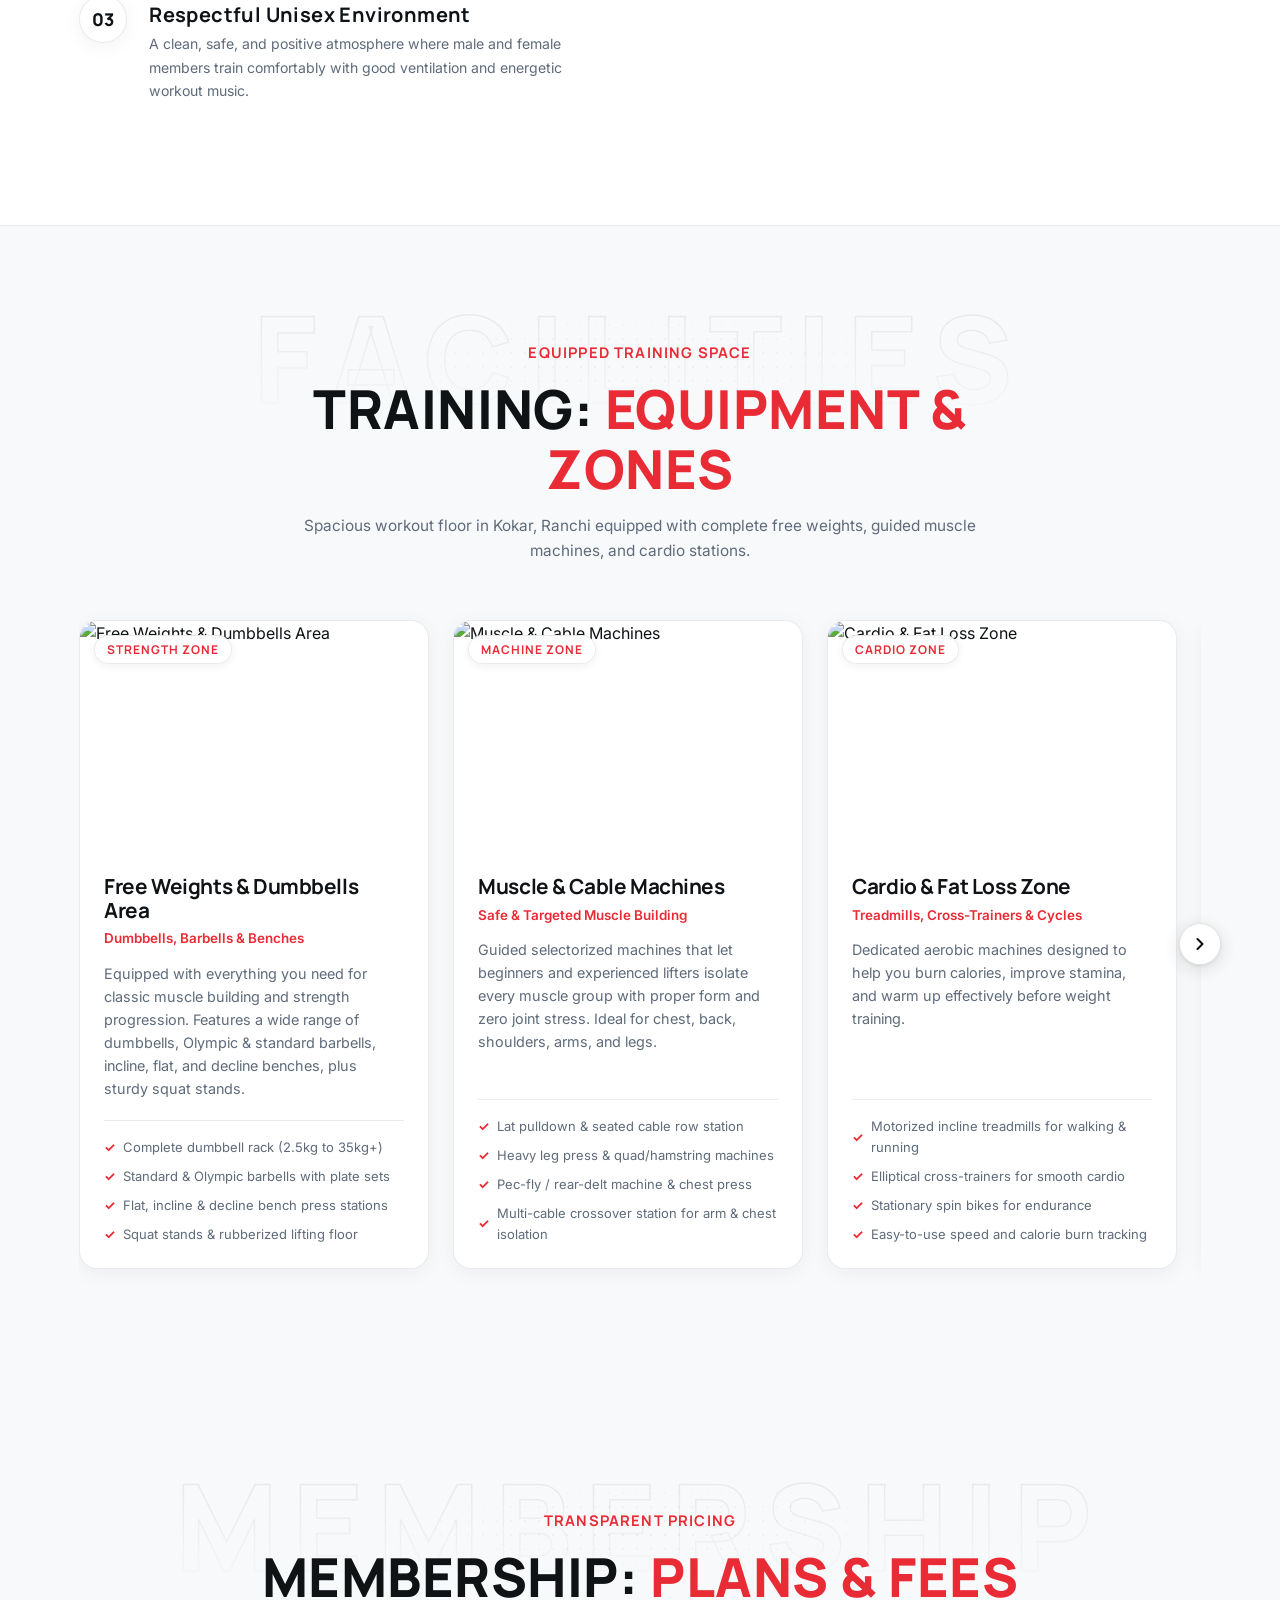
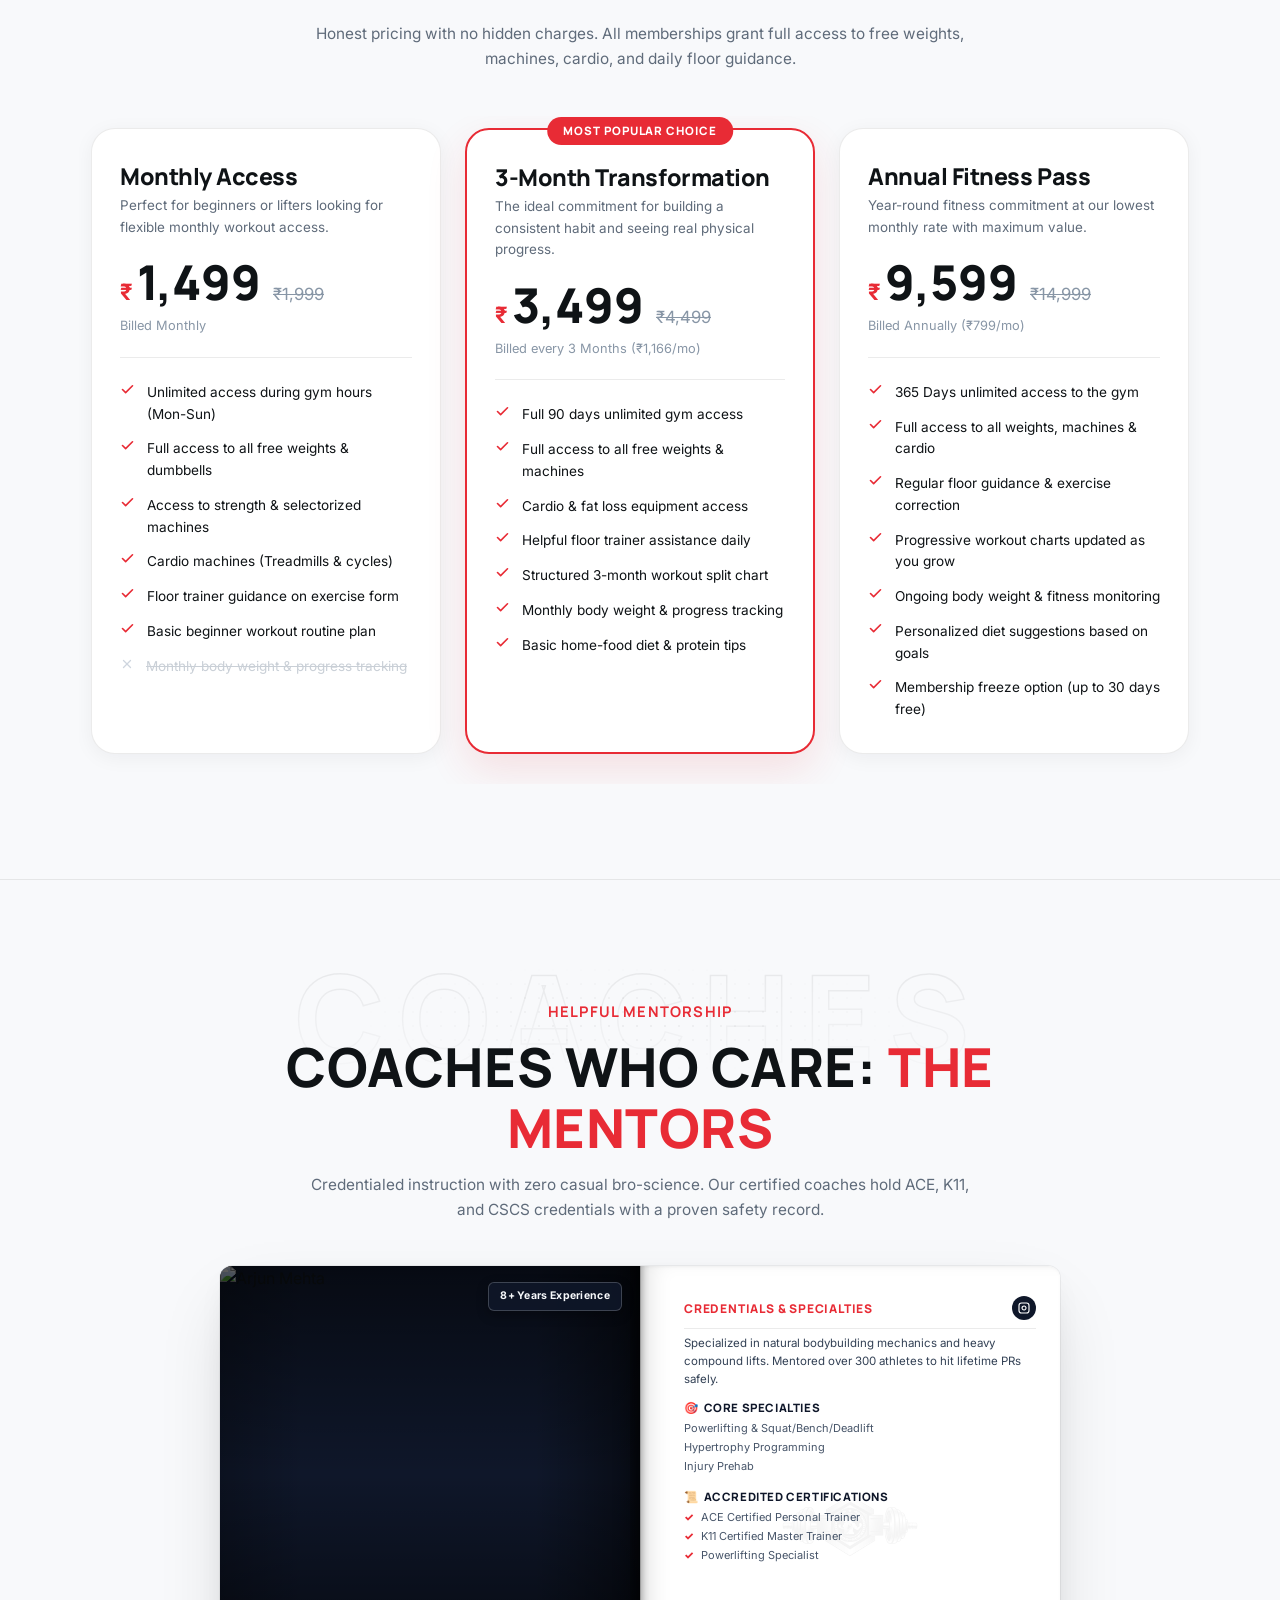
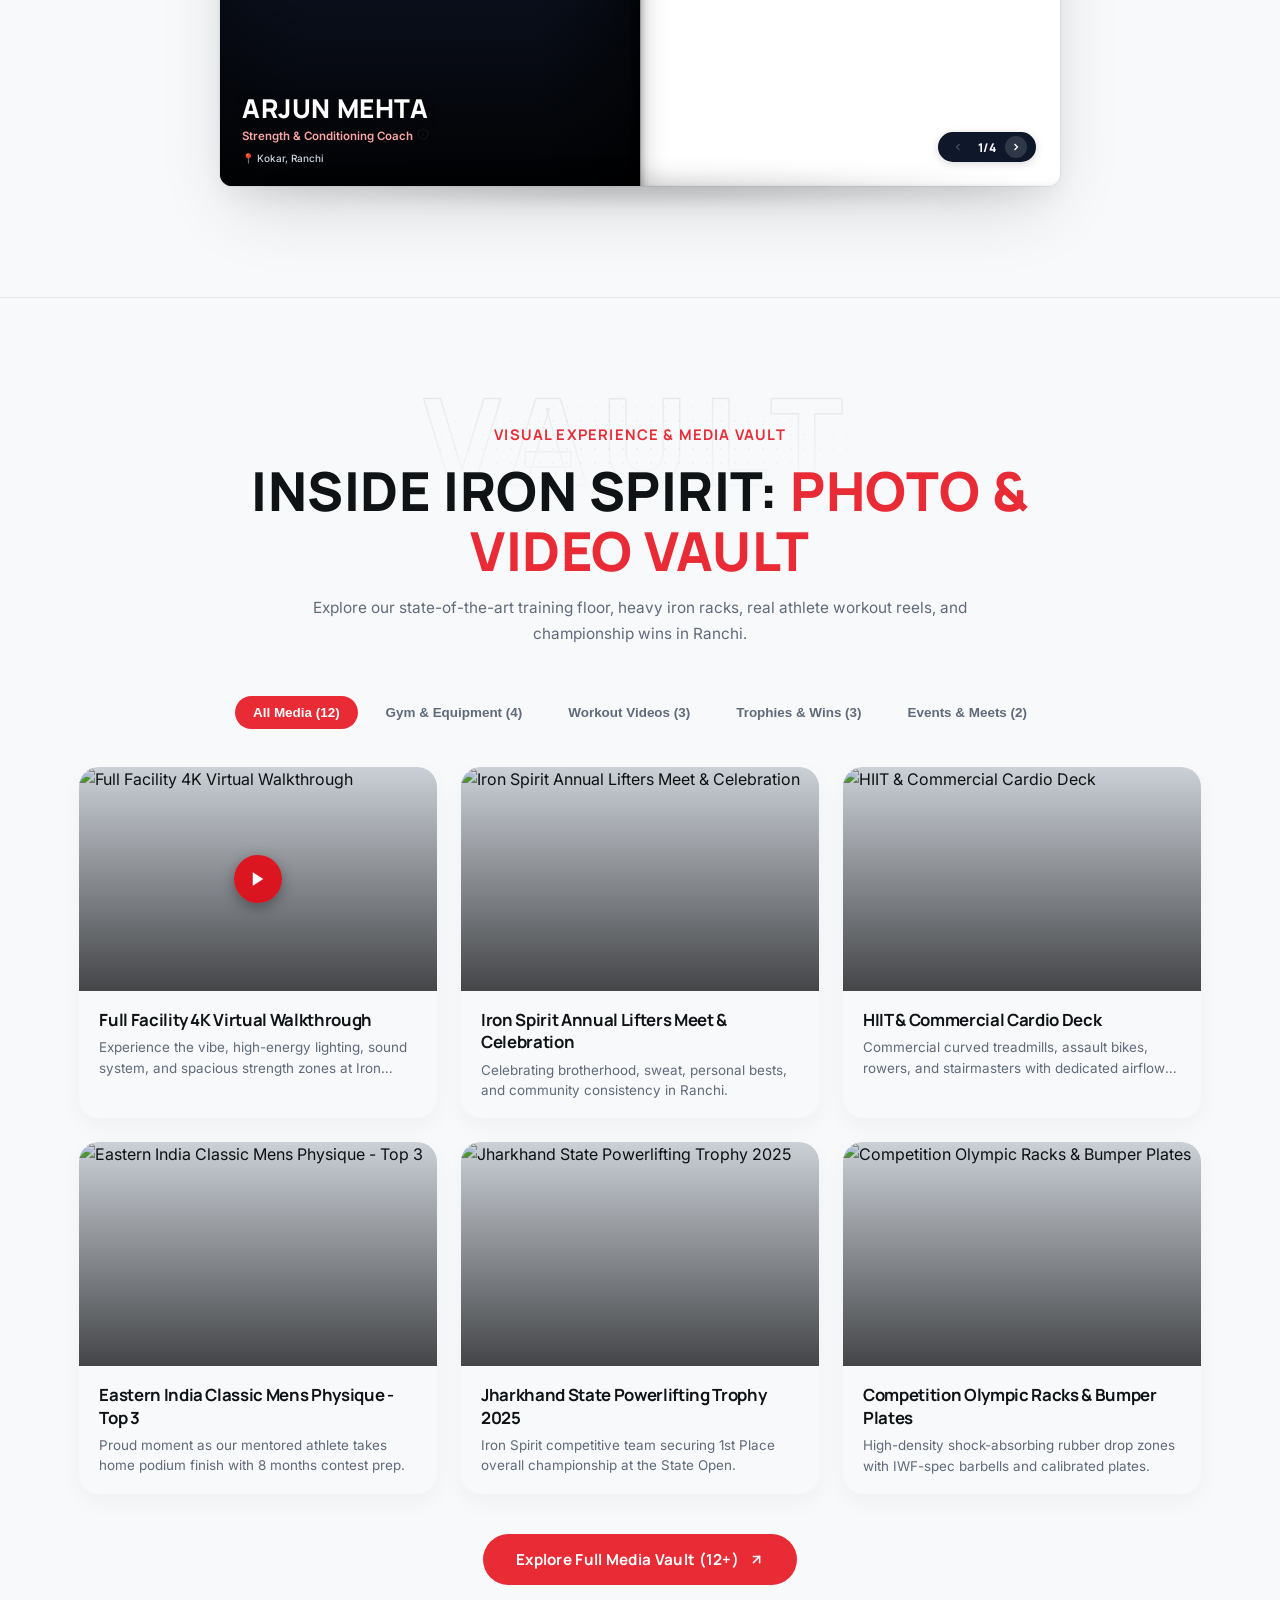
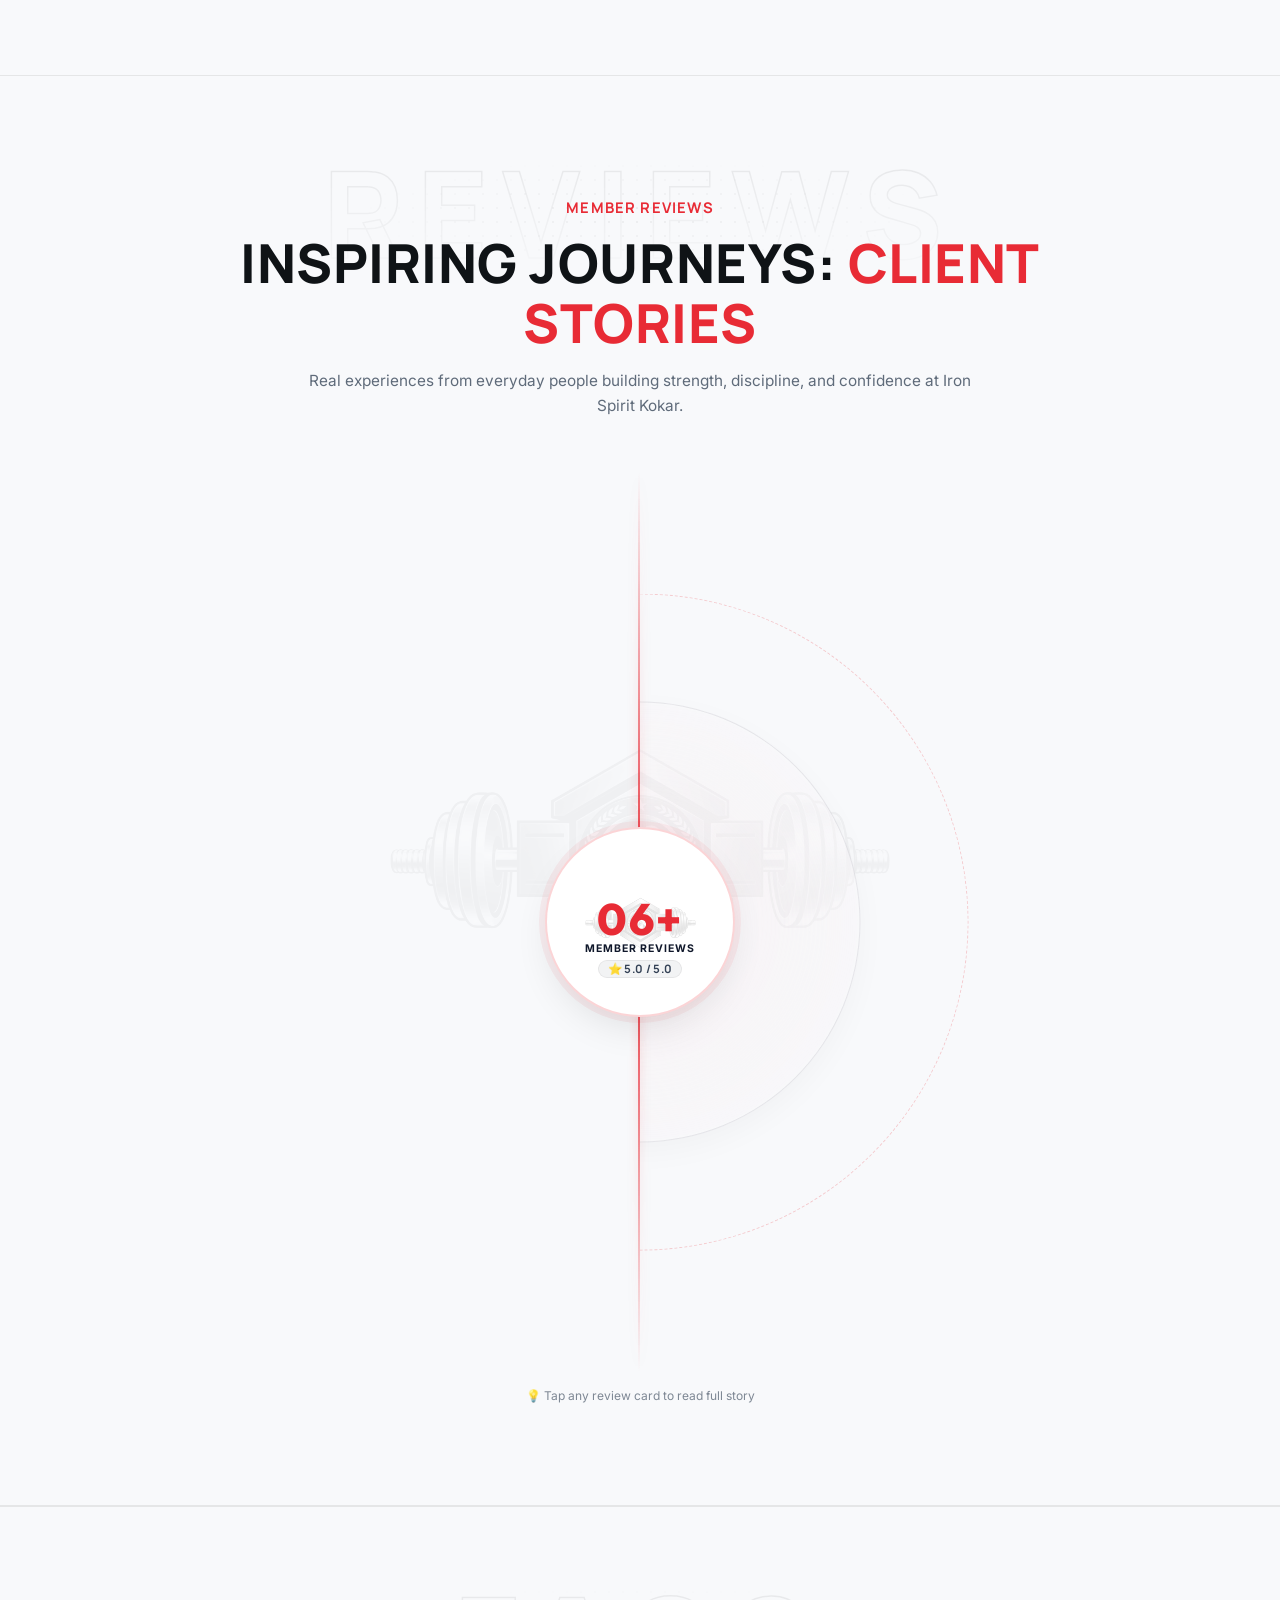
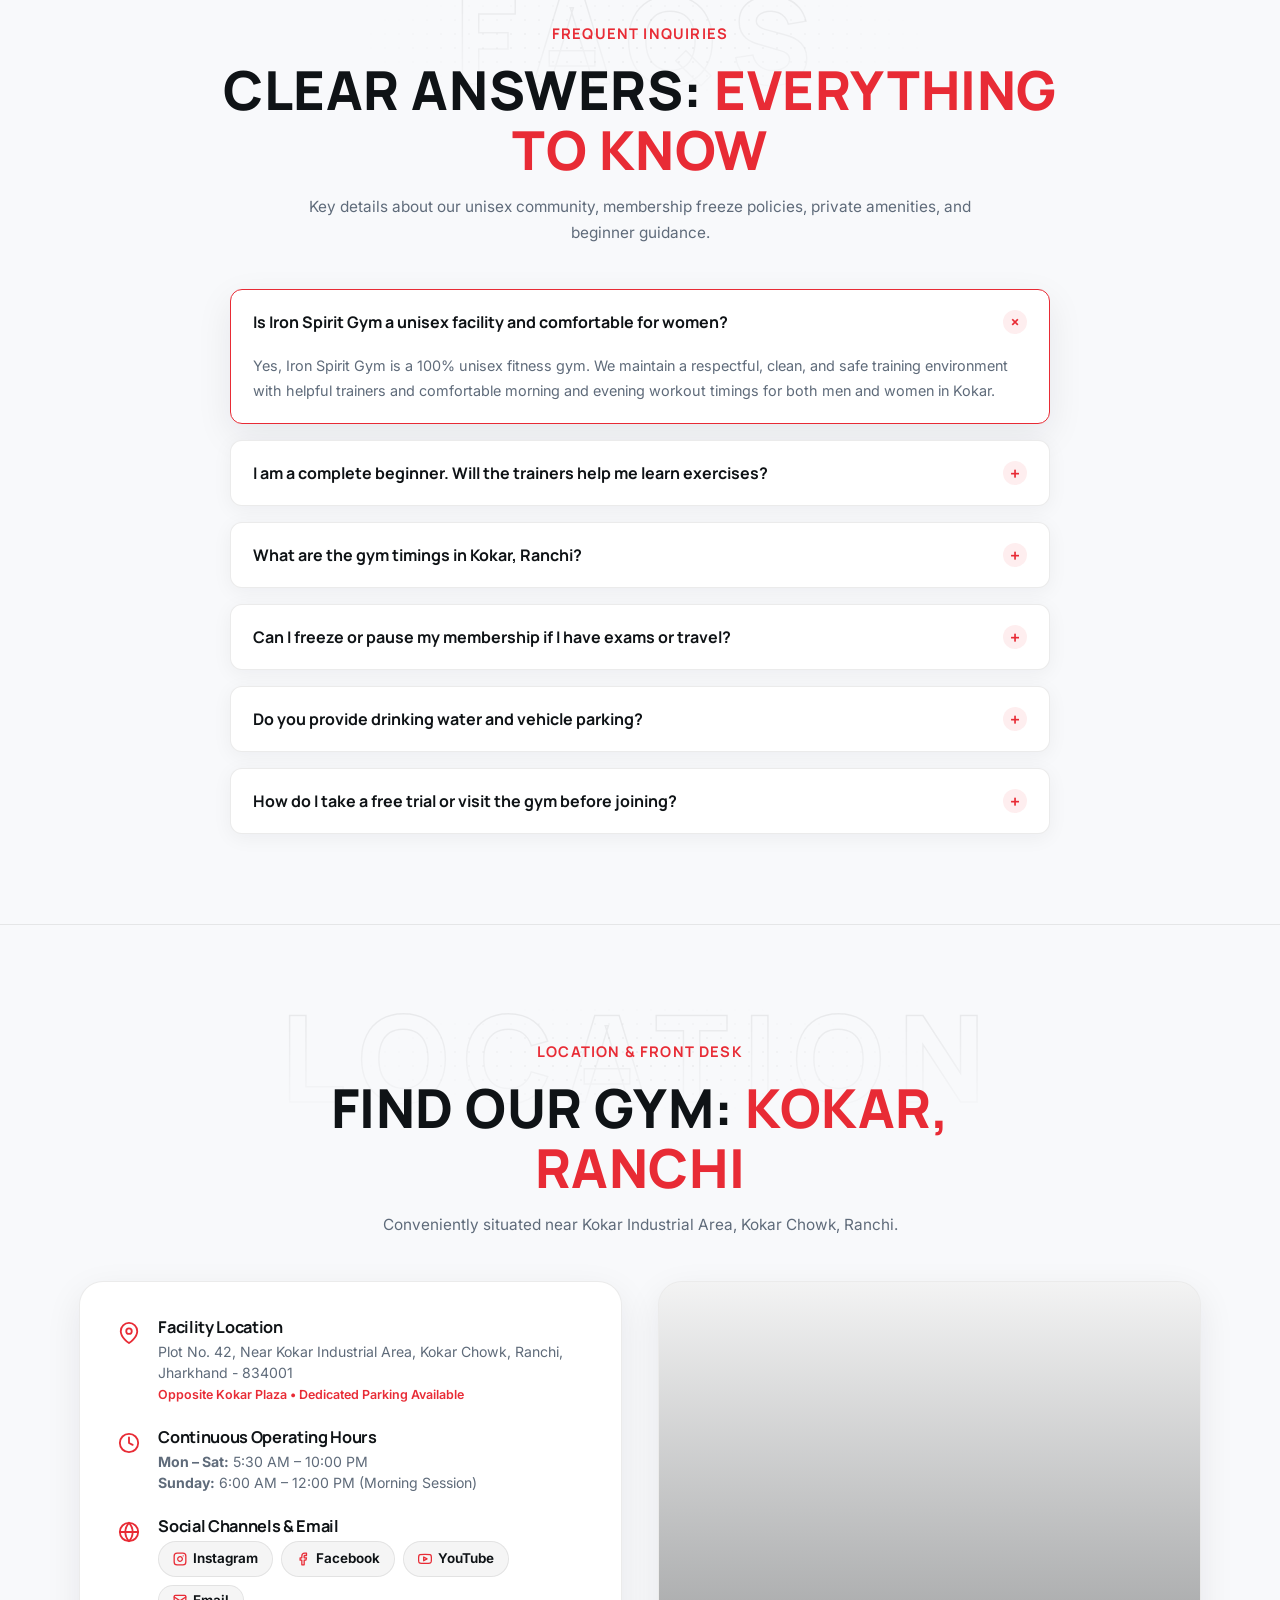
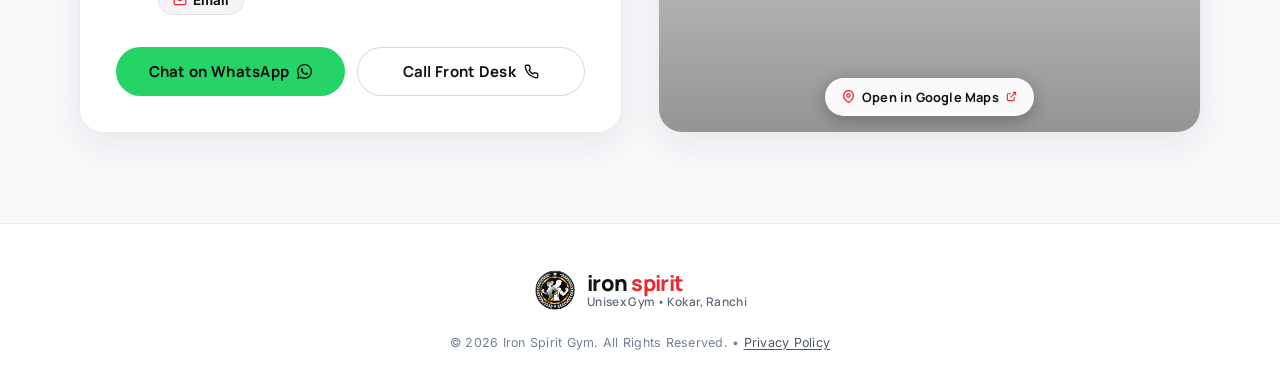
==== commit 22f891d1: "ui fixes" ====
--- a/index.html
+++ b/index.html
@@ -315,9 +315,7 @@
             Transform Your <span class="gold-gradient">Fitness</span>
           </h1>
 
-          <p class="hero-description">
-            Ranchi's dedicated unisex fitness gym in Kokar. Fully equipped with free weights, guided machines, cardio stations, and helpful trainers for your daily workouts.
-          </p>
+          <p class="hero-description">Ranchi's premier unisex gym in Kokar with free weights, advanced machines, cardio & dedicated trainers.</p>
 
           <div class="hero-cta-group">
             <a href="#memberships" class="btn btn-primary hero-btn-main">
@@ -874,22 +872,40 @@
 
             <div class="contact-item-row">
               <div class="contact-icon-clean">
-                <svg width="24" height="24" viewBox="0 0 24 24" fill="none" stroke="currentColor" stroke-width="2" stroke-linecap="round" stroke-linejoin="round"><path d="M21 11.5a8.38 8.38 0 0 1-.9 3.8 8.5 8.5 0 0 1-7.6 4.7 8.38 8.38 0 0 1-3.8-.9L3 21l1.9-5.7a8.38 8.38 0 0 1-.9-3.8 8.5 8.5 0 0 1 4.7-7.6 8.38 8.38 0 0 1 3.8-.9h.5a8.48 8.48 0 0 1 8 8v.5z"></path></svg>
+                <svg width="24" height="24" viewBox="0 0 24 24" fill="none" stroke="currentColor" stroke-width="2" stroke-linecap="round" stroke-linejoin="round"><circle cx="12" cy="12" r="10"></circle><path d="M12 2a14.5 14.5 0 0 0 0 20 14.5 14.5 0 0 0 0-20"></path><path d="M2 12h20"></path></svg>
               </div>
               <div class="contact-item-text">
-                <h4>Direct Communication</h4>
-                <p>Phone: <a href="tel:+919835124789" class="call-link" id="contact-phone-display">+91 98351 24789</a></p>
-                <p>Email: contact@ironspiritgym.com</p>
+                <h4>Social Channels & Email</h4>
+                <div class="contact-socials-grid">
+                  <a href="https://instagram.com" target="_blank" rel="noopener" class="contact-social-chip" id="contact-instagram-link" aria-label="Follow us on Instagram">
+                    <svg width="14" height="14" viewBox="0 0 24 24" fill="none" stroke="currentColor" stroke-width="2.2" stroke-linecap="round" stroke-linejoin="round"><rect x="2" y="2" width="20" height="20" rx="5" ry="5"></rect><path d="M16 11.37A4 4 0 1 1 12.63 8 4 4 0 0 1 16 11.37z"></path><line x1="17.5" y1="6.5" x2="17.51" y2="6.5"></line></svg>
+                    <span>Instagram</span>
+                  </a>
+                  <a href="https://facebook.com" target="_blank" rel="noopener" class="contact-social-chip" id="contact-facebook-link" aria-label="Follow us on Facebook">
+                    <svg width="14" height="14" viewBox="0 0 24 24" fill="none" stroke="currentColor" stroke-width="2.2" stroke-linecap="round" stroke-linejoin="round"><path d="M18 2h-3a5 5 0 0 0-5 5v3H7v4h3v8h4v-8h3l1-4h-4V7a1 1 0 0 1 1-1h3z"></path></svg>
+                    <span>Facebook</span>
+                  </a>
+                  <a href="https://youtube.com" target="_blank" rel="noopener" class="contact-social-chip" id="contact-youtube-link" aria-label="Subscribe on YouTube">
+                    <svg width="14" height="14" viewBox="0 0 24 24" fill="none" stroke="currentColor" stroke-width="2.2" stroke-linecap="round" stroke-linejoin="round"><path d="M22.54 6.42a2.78 2.78 0 0 0-1.94-2C18.88 4 12 4 12 4s-6.88 0-8.6.46a2.78 2.78 0 0 0-1.94 2A29 29 0 0 0 1 11.75a29 29 0 0 0 .46 5.33A2.78 2.78 0 0 0 3.4 19c1.72.46 8.6.46 8.6.46s6.88 0 8.6-.46a2.78 2.78 0 0 0 1.94-2 29 29 0 0 0 .46-5.25 29 29 0 0 0-.46-5.33z"></path><polygon points="9.75 15.02 15.5 11.75 9.75 8.48 9.75 15.02"></polygon></svg>
+                    <span>YouTube</span>
+                  </a>
+                  <button type="button" class="contact-social-chip" id="contact-email-btn" data-email="contact@ironspiritgym.com" aria-label="Email options">
+                    <svg width="14" height="14" viewBox="0 0 24 24" fill="none" stroke="currentColor" stroke-width="2.2" stroke-linecap="round" stroke-linejoin="round"><rect width="20" height="16" x="2" y="4" rx="2"></rect><path d="m22 7-8.97 5.7a1.94 1.94 0 0 1-2.06 0L2 7"></path></svg>
+                    <span id="contact-email-display">Email</span>
+                  </button>
+                </div>
               </div>
             </div>
 
             <div class="contact-actions-row">
-              <a href="#" class="btn btn-whatsapp">
-                Chat on WhatsApp ↗
-              </a>
-              <a href="tel:+919835124789" class="btn btn-outline call-link">
-                Call Front Desk
-              </a>
+              <button type="button" class="btn btn-whatsapp" id="contact-main-whatsapp-btn">
+                <span>Chat on WhatsApp</span>
+                <svg width="15" height="15" viewBox="0 0 24 24" fill="currentColor" aria-hidden="true"><path d="M17.472 14.382c-.297-.149-1.758-.867-2.03-.967-.273-.099-.471-.148-.67.15-.197.297-.767.966-.94 1.164-.173.199-.347.223-.644.075-.297-.15-1.255-.463-2.39-1.475-.883-.788-1.48-1.761-1.653-2.059-.173-.297-.018-.458.13-.606.134-.133.298-.347.446-.52.149-.174.198-.298.298-.497.099-.198.05-.371-.025-.52-.075-.149-.669-1.612-.916-2.207-.242-.579-.487-.5-.669-.51-.173-.008-.371-.01-.57-.01-.198 0-.52.074-.792.372-.272.297-1.04 1.016-1.04 2.479 0 1.462 1.065 2.875 1.213 3.074.149.198 2.096 3.2 5.077 4.487.709.306 1.262.489 1.694.625.712.227 1.36.195 1.871.118.571-.085 1.758-.719 2.006-1.413.248-.694.248-1.289.173-1.413-.074-.124-.272-.198-.57-.347m-5.421 7.403h-.004a9.87 9.87 0 01-5.031-1.378l-.361-.214-3.741.982.998-3.648-.235-.374a9.86 9.86 0 01-1.51-5.26c.001-5.45 4.436-9.884 9.888-9.884 2.64 0 5.122 1.03 6.988 2.898a9.825 9.825 0 012.893 6.994c-.003 5.45-4.437 9.884-9.885 9.884m8.413-18.297A11.815 11.815 0 0012.05 0C5.495 0 .16 5.335.157 11.892c0 2.096.547 4.142 1.588 5.945L.057 24l6.305-1.654a11.882 11.882 0 005.683 1.448h.005c6.554 0 11.89-5.335 11.893-11.893a11.821 11.821 0 00-3.48-8.413Z"/></svg>
+              </button>
+              <button type="button" class="btn btn-outline" id="contact-main-call-btn">
+                <span>Call Front Desk</span>
+                <svg width="15" height="15" viewBox="0 0 24 24" fill="none" stroke="currentColor" stroke-width="2.2"><path d="M22 16.92v3a2 2 0 0 1-2.18 2 19.79 19.79 0 0 1-8.63-3.07 19.5 19.5 0 0 1-6-6 19.79 19.79 0 0 1-3.07-8.67A2 2 0 0 1 4.11 2h3a2 2 0 0 1 2 1.72 12.84 12.84 0 0 0 .7 2.81 2 2 0 0 1-.45 2.11L8.09 9.91a16 16 0 0 0 6 6l1.27-1.27a2 2 0 0 1 2.11-.45 12.84 12.84 0 0 0 2.81.7A2 2 0 0 1 22 16.92z"></path></svg>
+              </button>
             </div>
           </div>
 
@@ -928,22 +944,6 @@
           </div>
         </a>
 
-        <!-- Quick Contact & Social Action Chips -->
-        <div class="footer-actions-row">
-          <a href="https://wa.me/919835124789" target="_blank" rel="noopener" class="footer-chip-btn whatsapp-link" aria-label="Chat on WhatsApp">
-            <svg width="15" height="15" viewBox="0 0 24 24" fill="currentColor"><path d="M17.472 14.382c-.297-.149-1.758-.867-2.03-.967-.273-.099-.471-.148-.67.15-.197.297-.767.966-.94 1.164-.173.199-.347.223-.644.075-.297-.15-1.255-.463-2.39-1.475-.883-.788-1.48-1.761-1.653-2.059-.173-.297-.018-.458.13-.606.134-.133.298-.347.446-.52.149-.174.198-.298.298-.497.099-.198.05-.371-.025-.52-.075-.149-.669-1.612-.916-2.207-.242-.579-.487-.5-.669-.51-.173-.008-.371-.01-.57-.01-.198 0-.52.074-.792.372-.272.297-1.04 1.016-1.04 2.479 0 1.462 1.065 2.875 1.213 3.074.149.198 2.096 3.2 5.077 4.487.709.306 1.262.489 1.694.625.712.227 1.36.195 1.871.118.571-.085 1.758-.719 2.006-1.413.248-.694.248-1.289.173-1.413-.074-.124-.272-.198-.57-.347m-5.421 7.403h-.004a9.87 9.87 0 01-5.031-1.378l-.361-.214-3.741.982.998-3.648-.235-.374a9.86 9.86 0 01-1.51-5.26c.001-5.45 4.436-9.884 9.888-9.884 2.64 0 5.122 1.03 6.988 2.898a9.825 9.825 0 012.893 6.994c-.003 5.45-4.437 9.884-9.885 9.884m8.413-18.297A11.815 11.815 0 0012.05 0C5.495 0 .16 5.335.157 11.892c0 2.096.547 4.142 1.588 5.945L.057 24l6.305-1.654a11.882 11.882 0 005.683 1.448h.005c6.554 0 11.89-5.335 11.893-11.893a11.821 11.821 0 00-3.48-8.413Z"/></svg>
-            <span>WhatsApp</span>
-          </a>
-          <a href="tel:+919835124789" class="footer-chip-btn call-link" aria-label="Call Reception">
-            <svg width="15" height="15" viewBox="0 0 24 24" fill="none" stroke="currentColor" stroke-width="2.2"><path d="M22 16.92v3a2 2 0 0 1-2.18 2 19.79 19.79 0 0 1-8.63-3.07 19.5 19.5 0 0 1-6-6 19.79 19.79 0 0 1-3.07-8.67A2 2 0 0 1 4.11 2h3a2 2 0 0 1 2 1.72 12.84 12.84 0 0 0 .7 2.81 2 2 0 0 1-.45 2.11L8.09 9.91a16 16 0 0 0 6 6l1.27-1.27a2 2 0 0 1 2.11-.45 12.84 12.84 0 0 0 2.81.7A2 2 0 0 1 22 16.92z"></path></svg>
-            <span>Call Desk</span>
-          </a>
-          <a href="https://instagram.com" target="_blank" rel="noopener" class="footer-chip-btn" id="footer-instagram-link" aria-label="Instagram">
-            <svg width="15" height="15" viewBox="0 0 24 24" fill="none" stroke="currentColor" stroke-width="2.2" stroke-linecap="round" stroke-linejoin="round"><rect x="2" y="2" width="20" height="20" rx="5" ry="5"></rect><path d="M16 11.37A4 4 0 1 1 12.63 8 4 4 0 0 1 16 11.37z"></path><line x1="17.5" y1="6.5" x2="17.51" y2="6.5"></line></svg>
-            <span>Instagram</span>
-          </a>
-        </div>
-
         <!-- Copyright Line & Privacy Link -->
         <div class="footer-copyright-text">
           © 2026 Iron Spirit Gym. All Rights Reserved. • <a href="privacy-policy.html" class="footer-legal-link">Privacy Policy</a>
@@ -951,6 +951,28 @@
       </div>
     </div>
   </footer>
+
+  <!-- INTERACTIVE CONTACT & QUICK ACTION SHEET MODAL (CALL / WHATSAPP / EMAIL / COPY) -->
+  <div class="contact-action-backdrop" id="contact-action-backdrop" aria-hidden="true">
+    <div class="contact-action-sheet" id="contact-action-sheet" role="dialog" aria-modal="true" aria-label="Contact Options">
+      <div class="contact-action-handle"></div>
+      <div class="contact-action-header">
+        <div class="contact-action-title" id="contact-action-title">Contact Options</div>
+        <button class="contact-action-close" id="contact-action-close" aria-label="Close Contact Options">
+          <svg width="18" height="18" viewBox="0 0 24 24" fill="none" stroke="currentColor" stroke-width="2.4"><line x1="18" y1="6" x2="6" y2="18"></line><line x1="6" y1="6" x2="18" y2="18"></line></svg>
+        </button>
+      </div>
+      <div class="contact-action-body" id="contact-action-body">
+        <!-- Dynamically rendered action options -->
+      </div>
+    </div>
+  </div>
+
+  <!-- ULTRA-CLEAN COPY TOAST NOTIFICATION -->
+  <div id="copy-toast-notification" class="copy-toast" role="status" aria-live="polite">
+    <svg width="15" height="15" viewBox="0 0 24 24" fill="none" stroke="currentColor" stroke-width="2.5" stroke-linecap="round" stroke-linejoin="round"><polyline points="20 6 9 17 4 12"></polyline></svg>
+    <span id="copy-toast-text">Copied to clipboard!</span>
+  </div>
 
   <!-- COACH INFO / CREDENTIALS BOTTOM SHEET DRAWER (MOBILE & DESKTOP) -->
   <div class="coach-modal-backdrop" id="coach-modal-backdrop" aria-hidden="true">
--- a/css/style.css
+++ b/css/style.css
@@ -699,13 +699,16 @@
 
 /* Hide top announcement bar when scrolled past hero */
 .fixed-top-header-group.scrolled .top-announcement {
-  max-height: 0;
-  opacity: 0;
+  max-height: 0 !important;
+  height: 0 !important;
+  min-height: 0 !important;
+  opacity: 0 !important;
   padding: 0 !important;
   border-bottom: none !important;
   margin: 0 !important;
-  transform: translateY(-100%);
-  pointer-events: none;
+  transform: translateY(-100%) !important;
+  pointer-events: none !important;
+  visibility: hidden !important;
 }
 
 .top-announcement:hover {
@@ -779,6 +782,49 @@
   }
   100% {
     transform: translate3d(-50%, 0, 0);
+  }
+}
+
+@media (max-width: 768px) {
+  .top-announcement {
+    padding: 5px 0;
+    max-height: 32px;
+  }
+
+  .fixed-top-header-group.scrolled .top-announcement {
+    max-height: 0 !important;
+    height: 0 !important;
+    min-height: 0 !important;
+    padding: 0 !important;
+    margin: 0 !important;
+    opacity: 0 !important;
+    transform: translateY(-100%) !important;
+    display: none !important;
+  }
+
+  .announcement-marquee-item {
+    padding: 0 14px !important;
+    gap: 7px !important;
+  }
+
+  .announcement-badge {
+    padding: 2px 6px !important;
+    font-size: 0.58rem !important;
+    font-weight: 800 !important;
+    letter-spacing: 0.04em !important;
+    border-radius: 3px !important;
+  }
+
+  .announcement-text {
+    font-size: 0.68rem !important;
+    font-weight: 500 !important;
+    letter-spacing: 0.01em !important;
+  }
+
+  .announcement-dot {
+    width: 3.5px !important;
+    height: 3.5px !important;
+    margin: 0 2px !important;
   }
 }
 
@@ -1579,9 +1625,53 @@
 .hero-cta-group {
   display: flex;
   align-items: center;
+  justify-content: flex-start;
   gap: 12px;
   flex-wrap: nowrap;
   margin-bottom: 0;
+  width: auto;
+  max-width: 100%;
+}
+
+.hero-btn-main {
+  display: inline-flex;
+  align-items: center;
+  justify-content: center;
+  gap: 8px;
+  width: auto;
+  max-width: 250px;
+  height: 50px;
+  padding: 0 26px;
+  border-radius: 9999px;
+  background: #ffffff;
+  color: #0b0d10;
+  font-weight: 750;
+  font-size: 0.95rem;
+  letter-spacing: -0.01em;
+  white-space: nowrap;
+  box-shadow: 0 4px 18px rgba(255, 255, 255, 0.18), 0 4px 12px rgba(0, 0, 0, 0.4);
+  border: none;
+  transition: all 0.25s ease;
+  flex: 0 0 auto;
+}
+
+.hero-btn-main:hover {
+  background: #f4f4f5;
+  color: #000000;
+  transform: translateY(-2px);
+  box-shadow: 0 8px 26px rgba(255, 255, 255, 0.28), 0 6px 18px rgba(0, 0, 0, 0.5);
+}
+
+.hero-btn-main svg {
+  stroke: #0b0d10;
+  width: 15px;
+  height: 15px;
+  flex-shrink: 0;
+  transition: transform 0.2s ease;
+}
+
+.hero-btn-main:hover svg {
+  transform: translateX(3px);
 }
 
 .hero-btn-insta {
@@ -1731,12 +1821,11 @@
 
 @media (max-width: 768px) {
   .hero-immersive-section {
-    height: 100svh !important;
-    height: 100dvh !important;
-    height: 100vh;
-    min-height: 520px;
-    padding-top: 70px;
-    padding-bottom: calc(58px + env(safe-area-inset-bottom, 0px) + 20px);
+    height: calc(100svh - (60px + env(safe-area-inset-bottom, 0px))) !important;
+    height: calc(100dvh - (60px + env(safe-area-inset-bottom, 0px))) !important;
+    min-height: 480px;
+    padding-top: 64px;
+    padding-bottom: 26px;
     display: flex;
     flex-direction: column;
     justify-content: flex-end;
@@ -1784,10 +1873,10 @@
   }
 
   .hero-title {
-    font-size: clamp(2.35rem, 9.5vw, 3.1rem);
-    line-height: 1.04;
-    letter-spacing: -0.035em;
-    margin-bottom: 12px;
+    font-size: clamp(1.85rem, 8vw, 2.35rem);
+    line-height: 1.08;
+    letter-spacing: -0.025em;
+    margin-bottom: 8px;
     font-weight: 800;
     color: #ffffff;
     text-shadow: 0 3px 20px rgba(0, 0, 0, 0.85);
@@ -1803,11 +1892,14 @@
   }
 
   .hero-description {
-    font-size: clamp(0.88rem, 3.5vw, 0.96rem);
-    margin-bottom: 18px;
-    line-height: 1.52;
+    font-size: clamp(0.78rem, 3.1vw, 0.86rem);
+    margin-bottom: 14px;
+    margin-left: 0 !important;
+    margin-right: 0 !important;
+    line-height: 1.42;
     color: rgba(226, 232, 240, 0.88);
-    max-width: 95%;
+    max-width: 100%;
+    text-align: left !important;
     text-shadow: 0 2px 10px rgba(0, 0, 0, 0.9);
     letter-spacing: -0.01em;
   }
@@ -1850,10 +1942,10 @@
     filter: drop-shadow(0 12px 32px rgba(0, 0, 0, 0.85)) drop-shadow(0 0 35px rgba(232, 43, 53, 0.35));
   }
 
-  /* Centered Slider Dots without background and border */
+  /* Centered Slider Dots lifted slightly for optimal clearance */
   .hero-slider-controls {
     position: absolute;
-    bottom: calc(68px + env(safe-area-inset-bottom, 0px) + 8px);
+    bottom: 18px;
     left: 50%;
     right: auto;
     top: auto;
@@ -1902,23 +1994,23 @@
     flex-wrap: nowrap !important;
     align-items: center !important;
     justify-content: flex-start !important;
-    width: 100% !important;
+    width: auto !important;
     max-width: 100% !important;
     gap: 10px !important;
-    margin-bottom: 4px;
+    margin-bottom: 20px !important;
     box-sizing: border-box !important;
   }
 
   .hero-cta-group .hero-btn-main {
-    flex: 1 1 auto !important;
+    flex: 0 0 auto !important;
     min-width: 0 !important;
     width: auto !important;
-    max-width: none !important;
+    max-width: 235px !important;
     height: 48px !important;
     min-height: 48px !important;
-    padding: 0 16px !important;
+    padding: 0 20px !important;
     border-radius: 9999px !important;
-    font-size: clamp(0.80rem, 3.3vw, 0.92rem) !important;
+    font-size: clamp(0.80rem, 3.3vw, 0.90rem) !important;
     font-weight: 750 !important;
     letter-spacing: -0.01em !important;
     display: inline-flex !important;
@@ -2240,11 +2332,10 @@
    WHY CHOOSE US / WHY TRAIN HERE SECTION (FROM USER REFERENCE)
    ========================================================================== */
 .why-us-section {
-  padding: 100px 0;
-  background: #ffffff;
+  padding: 85px 0 95px 0;
+  background: #ffffff !important;
   position: relative;
   overflow: hidden;
-  border-top: 1px solid var(--border-subtle);
   border-bottom: 1px solid var(--border-subtle);
 }
 
@@ -3086,7 +3177,10 @@
   position: fixed;
   inset: 0;
   width: 100vw;
+  width: 100dvw;
   height: 100vh;
+  height: 100dvh;
+  height: 100svh;
   background: rgba(0, 0, 0, 0.78);
   backdrop-filter: blur(10px);
   -webkit-backdrop-filter: blur(10px);
@@ -3110,8 +3204,10 @@
   max-width: 480px;
   background: #ffffff;
   border-radius: 24px 24px 0 0;
-  padding: 16px 22px 28px 22px;
-  max-height: 82vh;
+  padding: 16px 22px calc(24px + env(safe-area-inset-bottom, 12px)) 22px;
+  max-height: 85vh;
+  max-height: 85dvh;
+  max-height: 85svh;
   overflow-y: auto;
   -webkit-overflow-scrolling: touch;
   touch-action: pan-y;
@@ -4703,7 +4799,10 @@
   position: fixed;
   inset: 0;
   width: 100vw;
+  width: 100dvw;
   height: 100vh;
+  height: 100dvh;
+  height: 100svh;
   background: rgba(0, 0, 0, 0.72);
   backdrop-filter: blur(10px);
   -webkit-backdrop-filter: blur(10px);
@@ -4727,8 +4826,10 @@
   max-width: 480px;
   background: #ffffff;
   border-radius: 24px 24px 0 0;
-  padding: 16px 22px 28px 22px;
-  max-height: 82vh;
+  padding: 16px 22px calc(24px + env(safe-area-inset-bottom, 12px)) 22px;
+  max-height: 85vh;
+  max-height: 85dvh;
+  max-height: 85svh;
   overflow-y: auto;
   -webkit-overflow-scrolling: touch;
   touch-action: pan-y;
@@ -5299,7 +5400,10 @@
   position: fixed;
   inset: 0;
   width: 100vw;
+  width: 100dvw;
   height: 100vh;
+  height: 100dvh;
+  height: 100svh;
   background: rgba(0, 0, 0, 0.75);
   backdrop-filter: blur(10px);
   -webkit-backdrop-filter: blur(10px);
@@ -5323,8 +5427,10 @@
   max-width: 480px;
   background: #ffffff;
   border-radius: 24px 24px 0 0;
-  padding: 16px 22px 28px 22px;
-  max-height: 82vh;
+  padding: 16px 22px calc(24px + env(safe-area-inset-bottom, 12px)) 22px;
+  max-height: 85vh;
+  max-height: 85dvh;
+  max-height: 85svh;
   overflow-y: auto;
   -webkit-overflow-scrolling: touch;
   touch-action: pan-y;
@@ -5527,11 +5633,57 @@
   line-height: 1.4;
 }
 
+.contact-socials-grid {
+  display: flex;
+  align-items: center;
+  flex-wrap: wrap;
+  gap: 8px;
+  margin-top: 6px;
+}
+
+.contact-social-chip {
+  display: inline-flex;
+  align-items: center;
+  gap: 6px;
+  background: rgba(0, 0, 0, 0.04);
+  border: 1px solid rgba(0, 0, 0, 0.08);
+  color: var(--text-primary);
+  padding: 6px 14px;
+  border-radius: 999px;
+  font-size: 0.84rem;
+  font-weight: 650;
+  cursor: pointer;
+  transition: all 0.2s ease;
+  font-family: inherit;
+  text-decoration: none;
+  -webkit-tap-highlight-color: transparent;
+}
+
+.contact-social-chip svg {
+  color: var(--red);
+  width: 14px;
+  height: 14px;
+  flex-shrink: 0;
+  transition: transform 0.2s ease;
+}
+
+.contact-social-chip:hover {
+  background: rgba(232, 43, 53, 0.08);
+  border-color: rgba(232, 43, 53, 0.35);
+  color: var(--red);
+  transform: translateY(-1px);
+  box-shadow: 0 4px 12px rgba(232, 43, 53, 0.12);
+}
+
+.contact-social-chip:hover svg {
+  transform: scale(1.15);
+}
+
 .contact-actions-row {
   display: flex;
   gap: 12px;
   flex-wrap: wrap;
-  margin-top: 4px;
+  margin-top: 8px;
 }
 
 .contact-actions-row .btn {
@@ -5540,7 +5692,9 @@
   display: inline-flex;
   align-items: center;
   justify-content: center;
+  gap: 8px;
   font-weight: 700;
+  cursor: pointer;
 }
 
 .map-container {
@@ -5772,10 +5926,10 @@
    FOOTER (MINIMAL LUXURY OBSIDIAN FOOTER)
    ========================================================================== */
 .site-footer {
-  background: #080a0d;
-  border-top: 1px solid rgba(255, 255, 255, 0.08);
+  background: var(--surface, #ffffff);
+  border-top: 1px solid var(--border-subtle, rgba(0, 0, 0, 0.08));
   padding: 44px 0 32px 0;
-  color: #f1f5f9;
+  color: var(--text-primary, #0f1316);
   position: relative;
 }
 
@@ -5820,14 +5974,18 @@
   font-size: 1.35rem;
   letter-spacing: -0.03em;
   text-transform: lowercase;
-  color: #ffffff;
+  color: #0f1316;
   line-height: 1;
+}
+
+.footer-brand-text .brand-name .red-text {
+  color: var(--red, #e82b35);
 }
 
 .footer-brand-text .brand-sub {
   font-size: 0.74rem;
   font-weight: 600;
-  color: #94a3b8;
+  color: var(--text-secondary, #5f6b7a);
   letter-spacing: 0.03em;
   margin-top: 3px;
 }
@@ -5846,9 +6004,9 @@
   gap: 7px;
   padding: 8px 18px;
   border-radius: 999px;
-  background: rgba(255, 255, 255, 0.04);
-  border: 1px solid rgba(255, 255, 255, 0.1);
-  color: #cbd5e1;
+  background: rgba(0, 0, 0, 0.04);
+  border: 1px solid rgba(0, 0, 0, 0.08);
+  color: #0f1316;
   font-size: 0.82rem;
   font-weight: 650;
   text-decoration: none;
@@ -5856,16 +6014,16 @@
 }
 
 .footer-chip-btn svg {
-  color: var(--red);
+  color: var(--red, #e82b35);
   transition: transform 0.2s ease;
 }
 
 .footer-chip-btn:hover {
-  background: rgba(232, 43, 53, 0.12);
-  border-color: rgba(232, 43, 53, 0.4);
-  color: #ffffff;
+  background: rgba(232, 43, 53, 0.08);
+  border-color: rgba(232, 43, 53, 0.35);
+  color: var(--red, #e82b35);
   transform: translateY(-2px);
-  box-shadow: 0 4px 14px rgba(232, 43, 53, 0.2);
+  box-shadow: 0 4px 14px rgba(232, 43, 53, 0.12);
 }
 
 .footer-chip-btn:hover svg {
@@ -5874,14 +6032,14 @@
 
 .footer-copyright-text {
   font-size: 0.78rem;
-  color: #64748b;
+  color: #718096;
   letter-spacing: 0.02em;
   line-height: 1.5;
   margin-top: 4px;
 }
 
 .footer-legal-link {
-  color: #94a3b8;
+  color: #4a5568;
   text-decoration: underline;
   text-underline-offset: 2px;
   transition: color 0.2s ease;
@@ -6077,6 +6235,248 @@
   transform: rotate(90deg);
 }
 
+/* ==========================================================================
+   INTERACTIVE CONTACT ACTION SHEET & TOAST NOTIFICATION
+   ========================================================================== */
+.contact-action-backdrop {
+  position: fixed;
+  inset: 0;
+  width: 100vw;
+  height: 100dvh;
+  background: rgba(8, 10, 13, 0.65);
+  backdrop-filter: blur(8px);
+  -webkit-backdrop-filter: blur(8px);
+  z-index: 2200;
+  display: flex;
+  align-items: flex-end;
+  justify-content: center;
+  opacity: 0;
+  visibility: hidden;
+  pointer-events: none;
+  transition: opacity 0.3s cubic-bezier(0.16, 1, 0.3, 1), visibility 0.3s cubic-bezier(0.16, 1, 0.3, 1);
+  padding: 0;
+  box-sizing: border-box;
+}
+
+.contact-action-backdrop.open {
+  opacity: 1;
+  visibility: visible;
+  pointer-events: auto;
+}
+
+.contact-action-sheet {
+  background: #ffffff;
+  width: 100%;
+  max-width: 480px;
+  border-radius: 24px 24px 0 0;
+  box-shadow: 0 -10px 40px rgba(0, 0, 0, 0.25);
+  padding: 16px 20px calc(24px + env(safe-area-inset-bottom, 14px)) 20px;
+  transform: translateY(100%);
+  transition: transform 0.35s cubic-bezier(0.16, 1, 0.3, 1);
+  box-sizing: border-box;
+}
+
+.contact-action-backdrop.open .contact-action-sheet {
+  transform: translateY(0);
+}
+
+@media (min-width: 640px) {
+  .contact-action-backdrop {
+    align-items: center;
+    padding: 20px;
+  }
+  .contact-action-sheet {
+    border-radius: 20px;
+    transform: translateY(20px) scale(0.96);
+    padding: 24px;
+    box-shadow: 0 16px 50px rgba(0, 0, 0, 0.28);
+  }
+  .contact-action-backdrop.open .contact-action-sheet {
+    transform: translateY(0) scale(1);
+  }
+}
+
+.contact-action-handle {
+  width: 40px;
+  height: 4px;
+  background: rgba(0, 0, 0, 0.15);
+  border-radius: 999px;
+  margin: 0 auto 14px auto;
+}
+
+@media (min-width: 640px) {
+  .contact-action-handle {
+    display: none;
+  }
+}
+
+.contact-action-header {
+  display: flex;
+  align-items: center;
+  justify-content: space-between;
+  margin-bottom: 16px;
+  padding-bottom: 10px;
+  border-bottom: 1px solid rgba(0, 0, 0, 0.06);
+}
+
+.contact-action-title {
+  font-family: var(--font-display);
+  font-size: 1.15rem;
+  font-weight: 800;
+  color: #0f1316;
+  letter-spacing: -0.01em;
+}
+
+.contact-action-close {
+  background: rgba(0, 0, 0, 0.05);
+  border: none;
+  width: 32px;
+  height: 32px;
+  border-radius: 50%;
+  display: flex;
+  align-items: center;
+  justify-content: center;
+  color: #5f6b7a;
+  cursor: pointer;
+  transition: all 0.2s ease;
+}
+
+.contact-action-close:hover {
+  background: rgba(232, 43, 53, 0.12);
+  color: var(--red);
+}
+
+.contact-action-body {
+  display: flex;
+  flex-direction: column;
+  gap: 12px;
+  max-height: 60vh;
+  overflow-y: auto;
+}
+
+.contact-action-card {
+  background: #f8f9fb;
+  border: 1px solid rgba(0, 0, 0, 0.08);
+  border-radius: 14px;
+  padding: 14px 16px;
+  display: flex;
+  flex-direction: column;
+  gap: 10px;
+}
+
+.contact-action-card-header {
+  display: flex;
+  align-items: center;
+  justify-content: space-between;
+}
+
+.contact-action-card-label {
+  font-size: 0.74rem;
+  font-weight: 800;
+  text-transform: uppercase;
+  letter-spacing: 0.04em;
+  color: var(--red);
+}
+
+.contact-action-card-val {
+  font-family: var(--font-display);
+  font-size: 1.05rem;
+  font-weight: 750;
+  color: #0f1316;
+  letter-spacing: -0.01em;
+  word-break: break-all;
+}
+
+.contact-action-btns-row {
+  display: flex;
+  gap: 8px;
+}
+
+.contact-action-btns-row .btn-act-primary {
+  flex: 1;
+  display: inline-flex;
+  align-items: center;
+  justify-content: center;
+  gap: 6px;
+  height: 42px;
+  background: #0f1316;
+  color: #ffffff;
+  border-radius: 10px;
+  font-size: 0.85rem;
+  font-weight: 700;
+  text-decoration: none;
+  border: none;
+  cursor: pointer;
+  transition: background 0.2s ease, transform 0.15s ease;
+  -webkit-tap-highlight-color: transparent;
+}
+
+.contact-action-btns-row .btn-act-primary.whatsapp-bg {
+  background: #25d366;
+  color: #ffffff;
+}
+
+.contact-action-btns-row .btn-act-primary:hover {
+  opacity: 0.92;
+  transform: translateY(-1px);
+}
+
+.contact-action-btns-row .btn-act-copy {
+  display: inline-flex;
+  align-items: center;
+  justify-content: center;
+  gap: 6px;
+  height: 42px;
+  padding: 0 16px;
+  background: #ffffff;
+  color: #0f1316;
+  border: 1px solid rgba(0, 0, 0, 0.14);
+  border-radius: 10px;
+  font-size: 0.85rem;
+  font-weight: 650;
+  cursor: pointer;
+  transition: all 0.2s ease;
+  -webkit-tap-highlight-color: transparent;
+}
+
+.contact-action-btns-row .btn-act-copy:hover {
+  background: rgba(0, 0, 0, 0.04);
+  border-color: rgba(0, 0, 0, 0.25);
+}
+
+/* Toast */
+.copy-toast {
+  position: fixed;
+  top: 24px;
+  left: 50%;
+  transform: translate(-50%, -20px) scale(0.95);
+  background: #0f1316;
+  color: #ffffff;
+  padding: 10px 20px;
+  border-radius: 999px;
+  font-size: 0.85rem;
+  font-weight: 700;
+  box-shadow: 0 8px 30px rgba(0, 0, 0, 0.3);
+  display: inline-flex;
+  align-items: center;
+  gap: 8px;
+  z-index: 3000;
+  opacity: 0;
+  visibility: hidden;
+  pointer-events: none;
+  transition: opacity 0.25s ease, transform 0.25s cubic-bezier(0.16, 1, 0.3, 1), visibility 0.25s ease;
+}
+
+.copy-toast svg {
+  color: #10b981;
+}
+
+.copy-toast.show {
+  opacity: 1;
+  visibility: visible;
+  transform: translate(-50%, 0) scale(1);
+}
+
 @media (max-width: 768px) {
   .offer-image-dialog {
     max-width: 88vw !important;
@@ -6120,21 +6520,12 @@
 @media (max-width: 900px) {
   .hero-grid {
     grid-template-columns: 1fr;
-    text-align: center;
+    text-align: left;
     gap: 28px;
   }
 
-  .hero-description {
-    margin-left: auto;
-    margin-right: auto;
-  }
-
-  .hero-cta-group {
-    justify-content: center;
-  }
-
   .hero-stats-row {
-    justify-content: center;
+    justify-content: flex-start;
     grid-template-columns: repeat(3, auto);
     gap: 20px;
   }
@@ -6416,6 +6807,12 @@
 @media (max-width: 768px) {
   body {
     padding-bottom: calc(68px + env(safe-area-inset-bottom, 0px)) !important;
+  }
+
+  body.modal-open .mobile-bottom-nav {
+    transform: translateY(110%) !important;
+    opacity: 0 !important;
+    pointer-events: none !important;
   }
 
   .hamburger-btn {
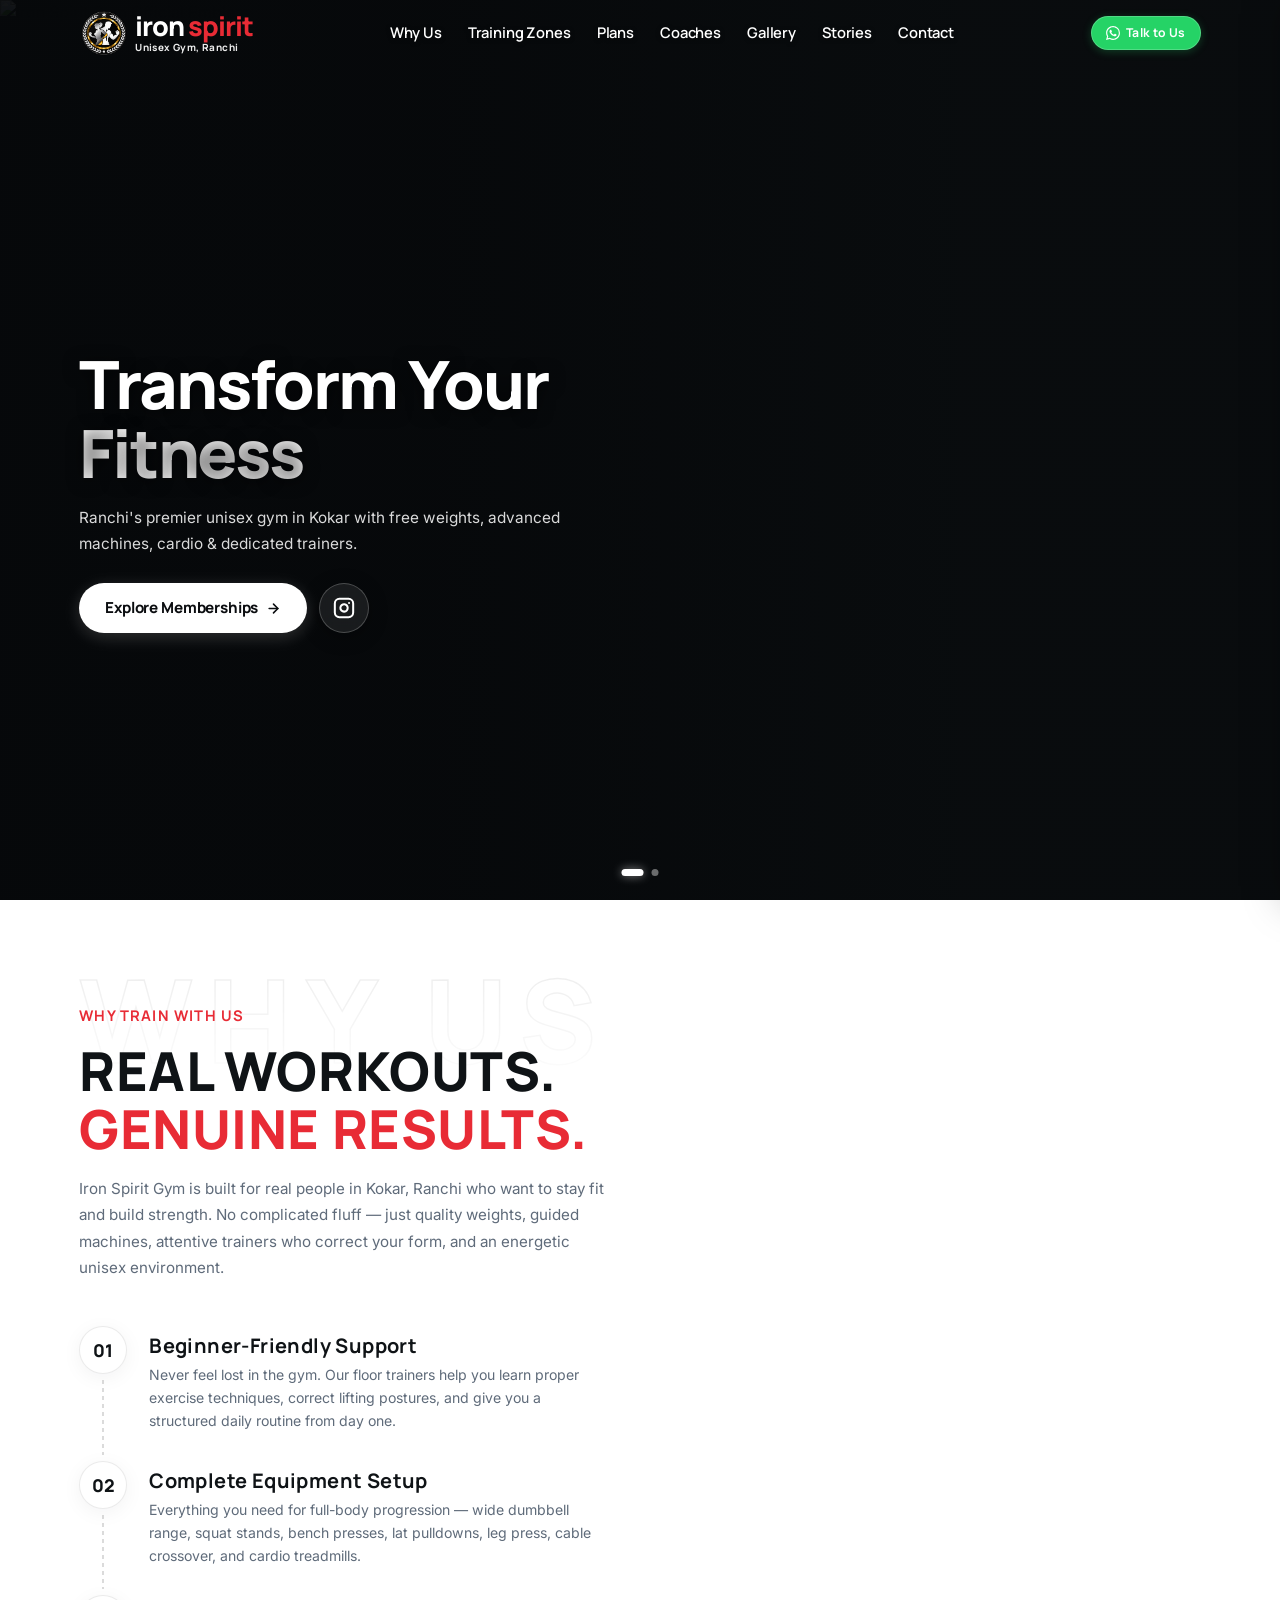
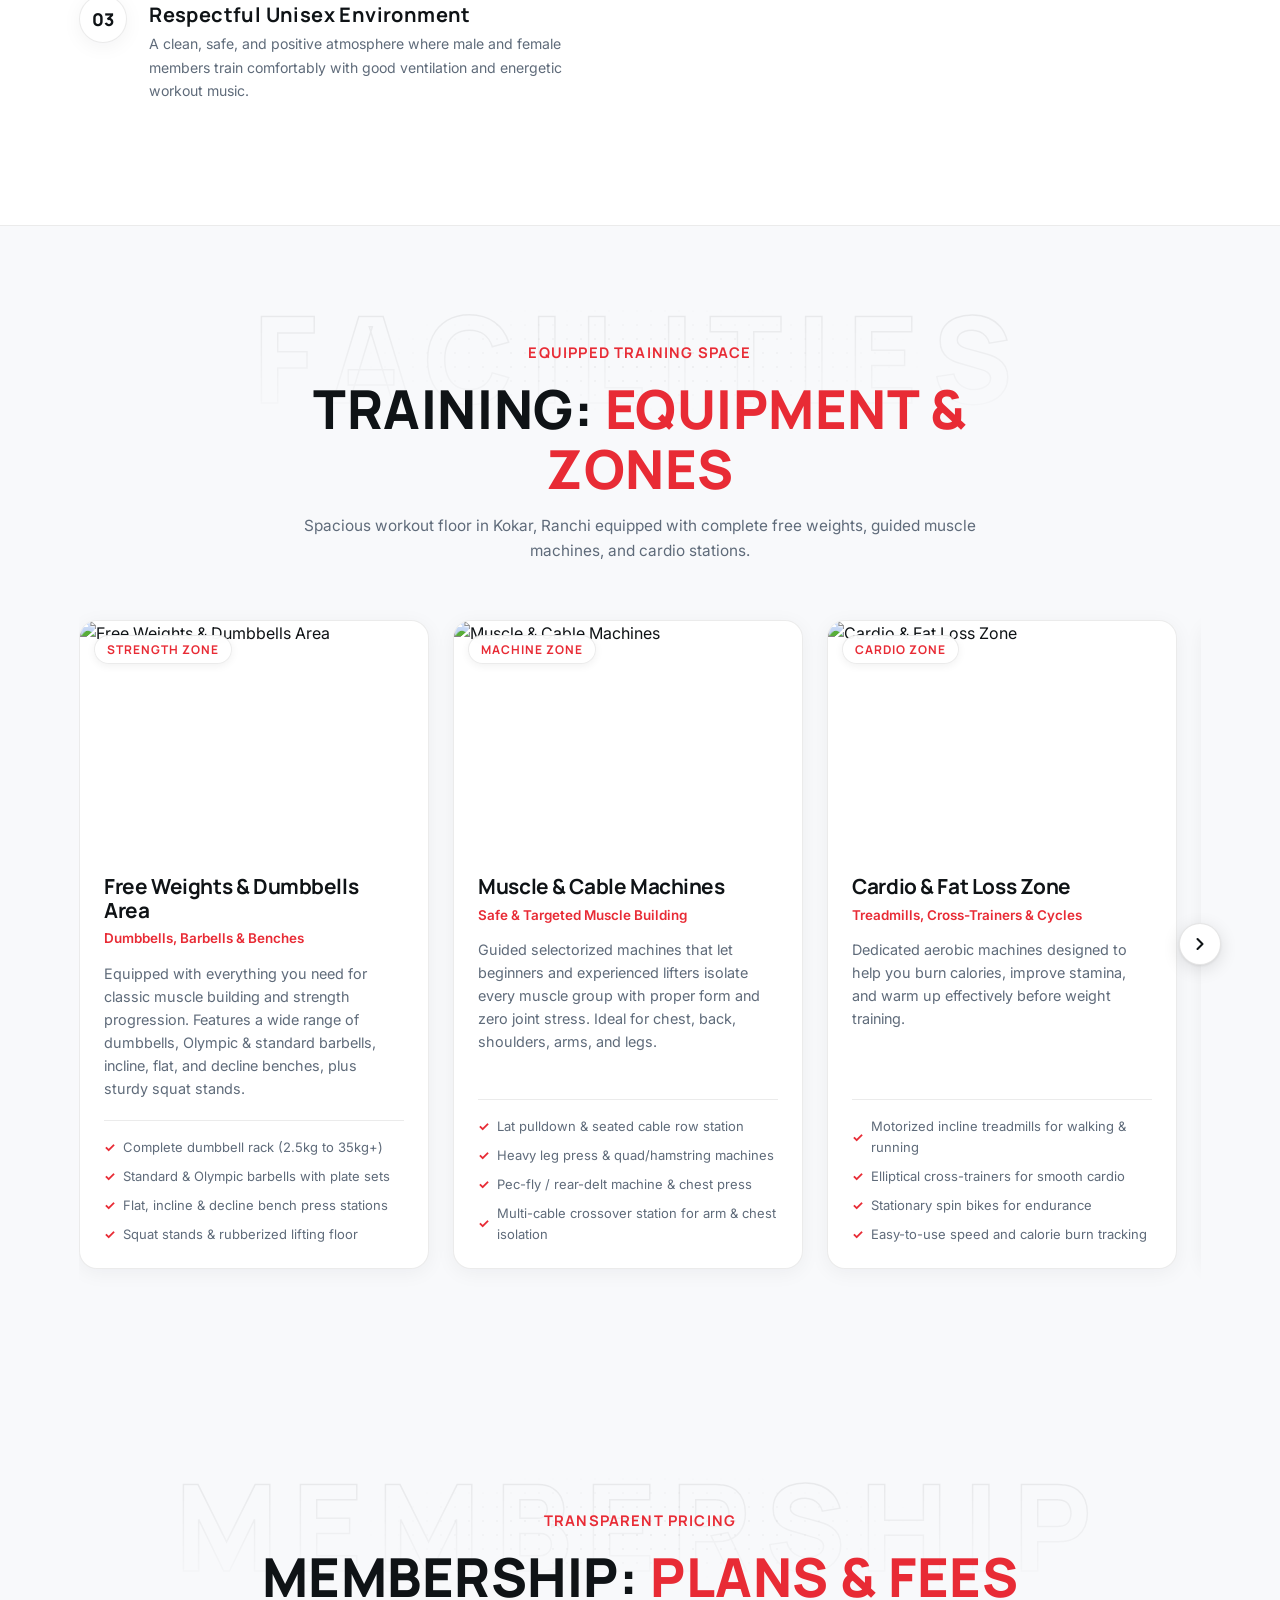
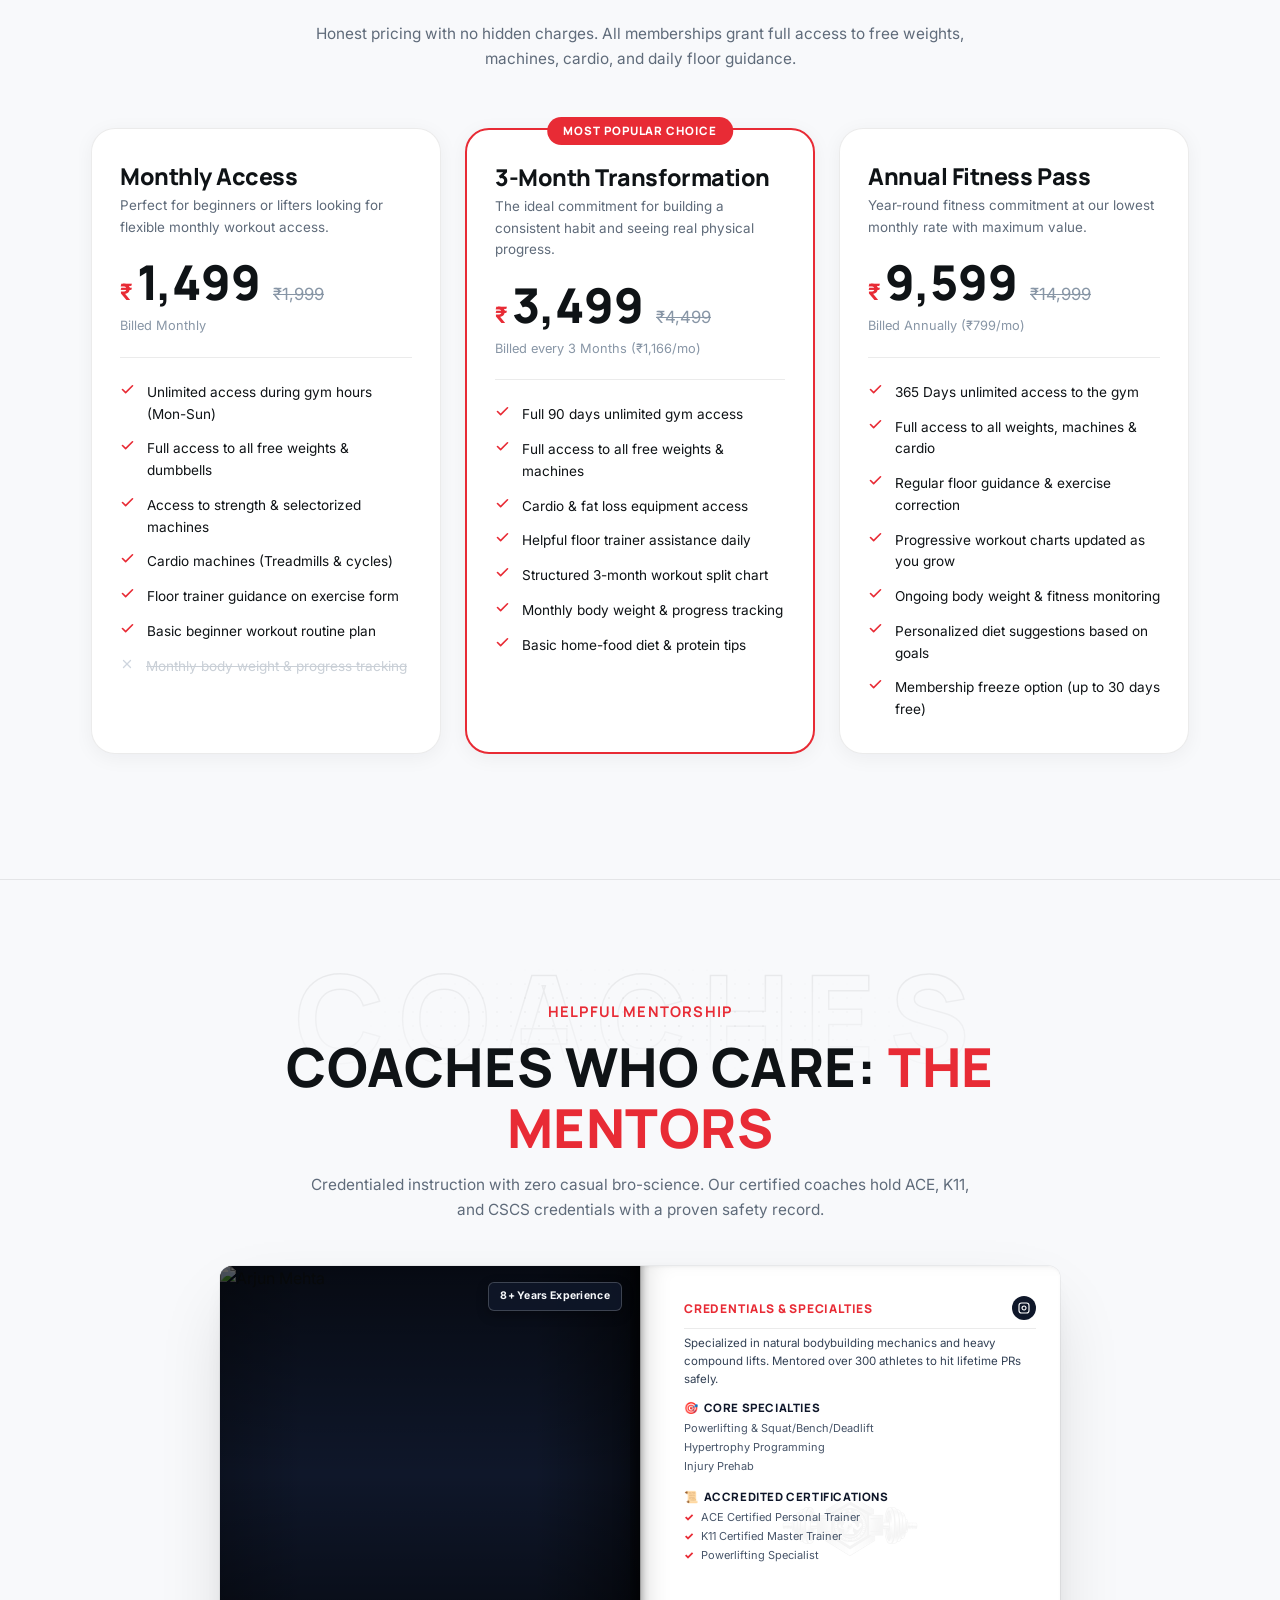
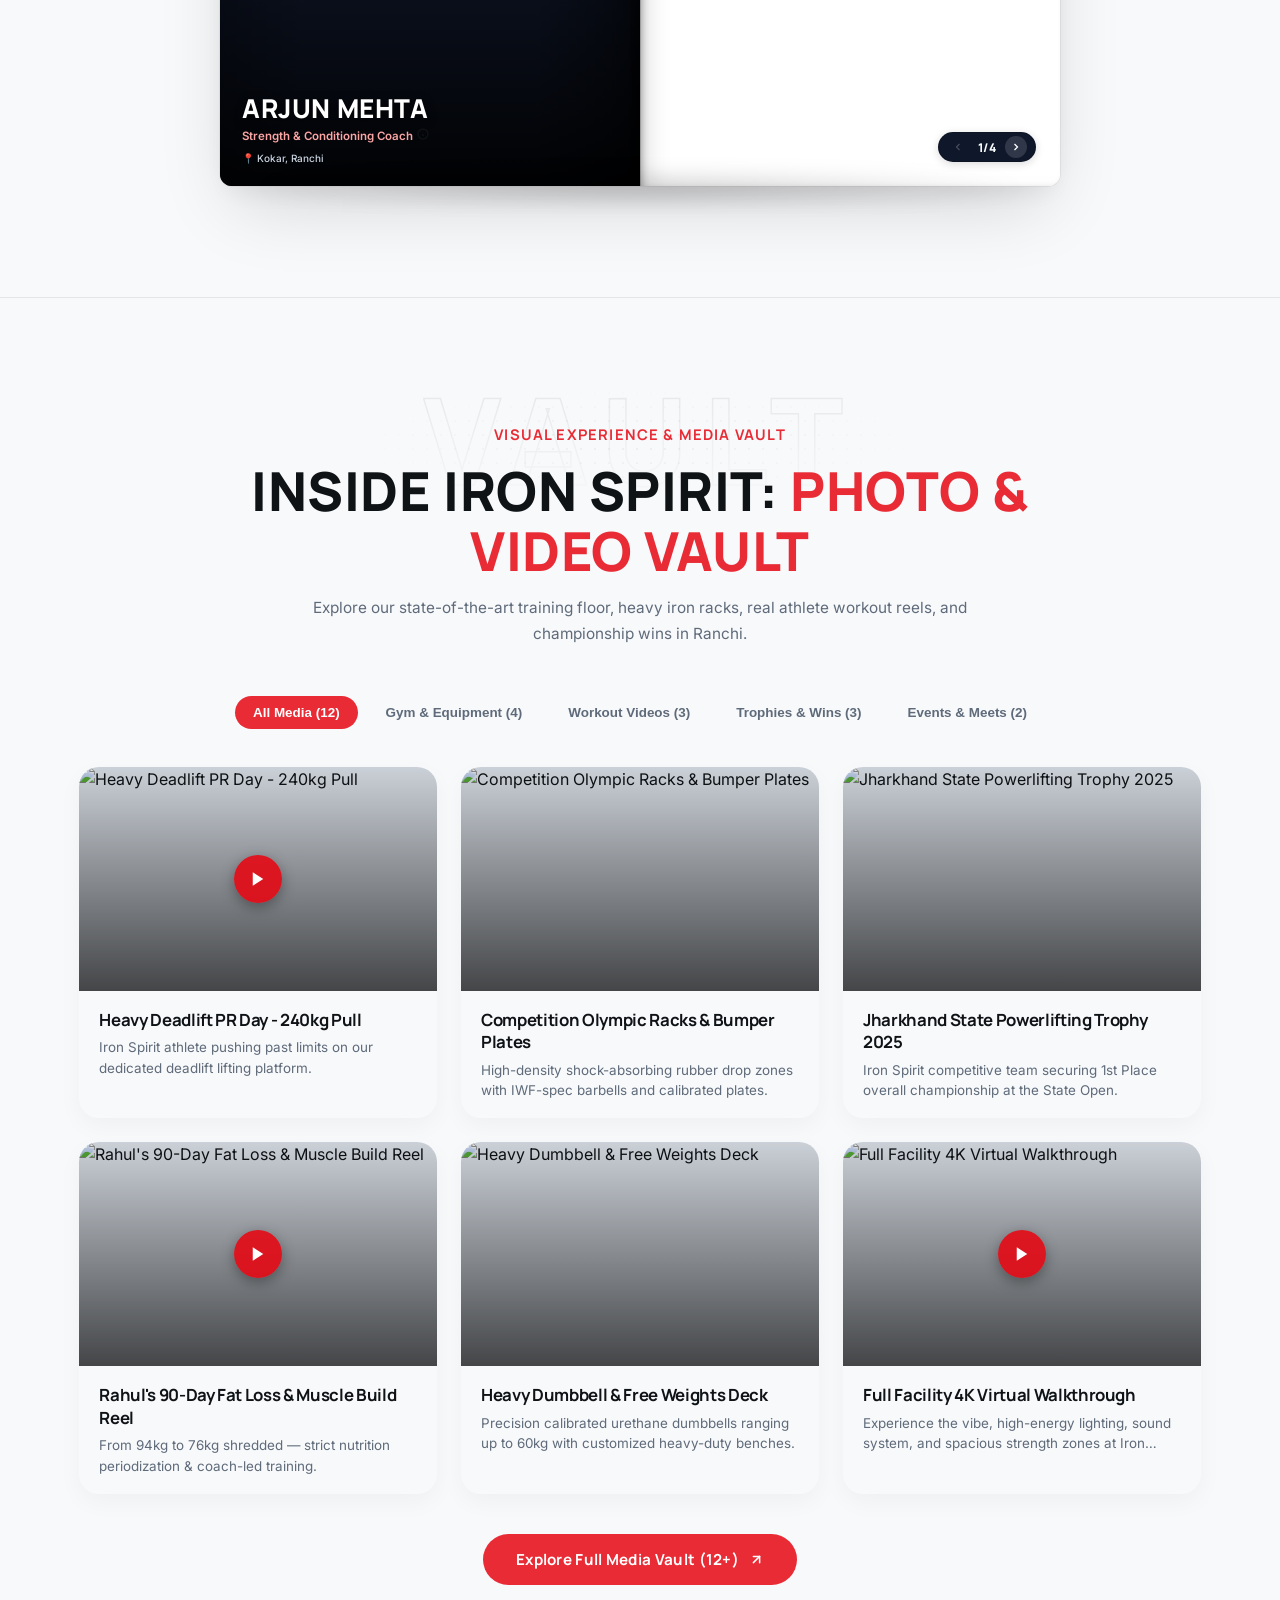
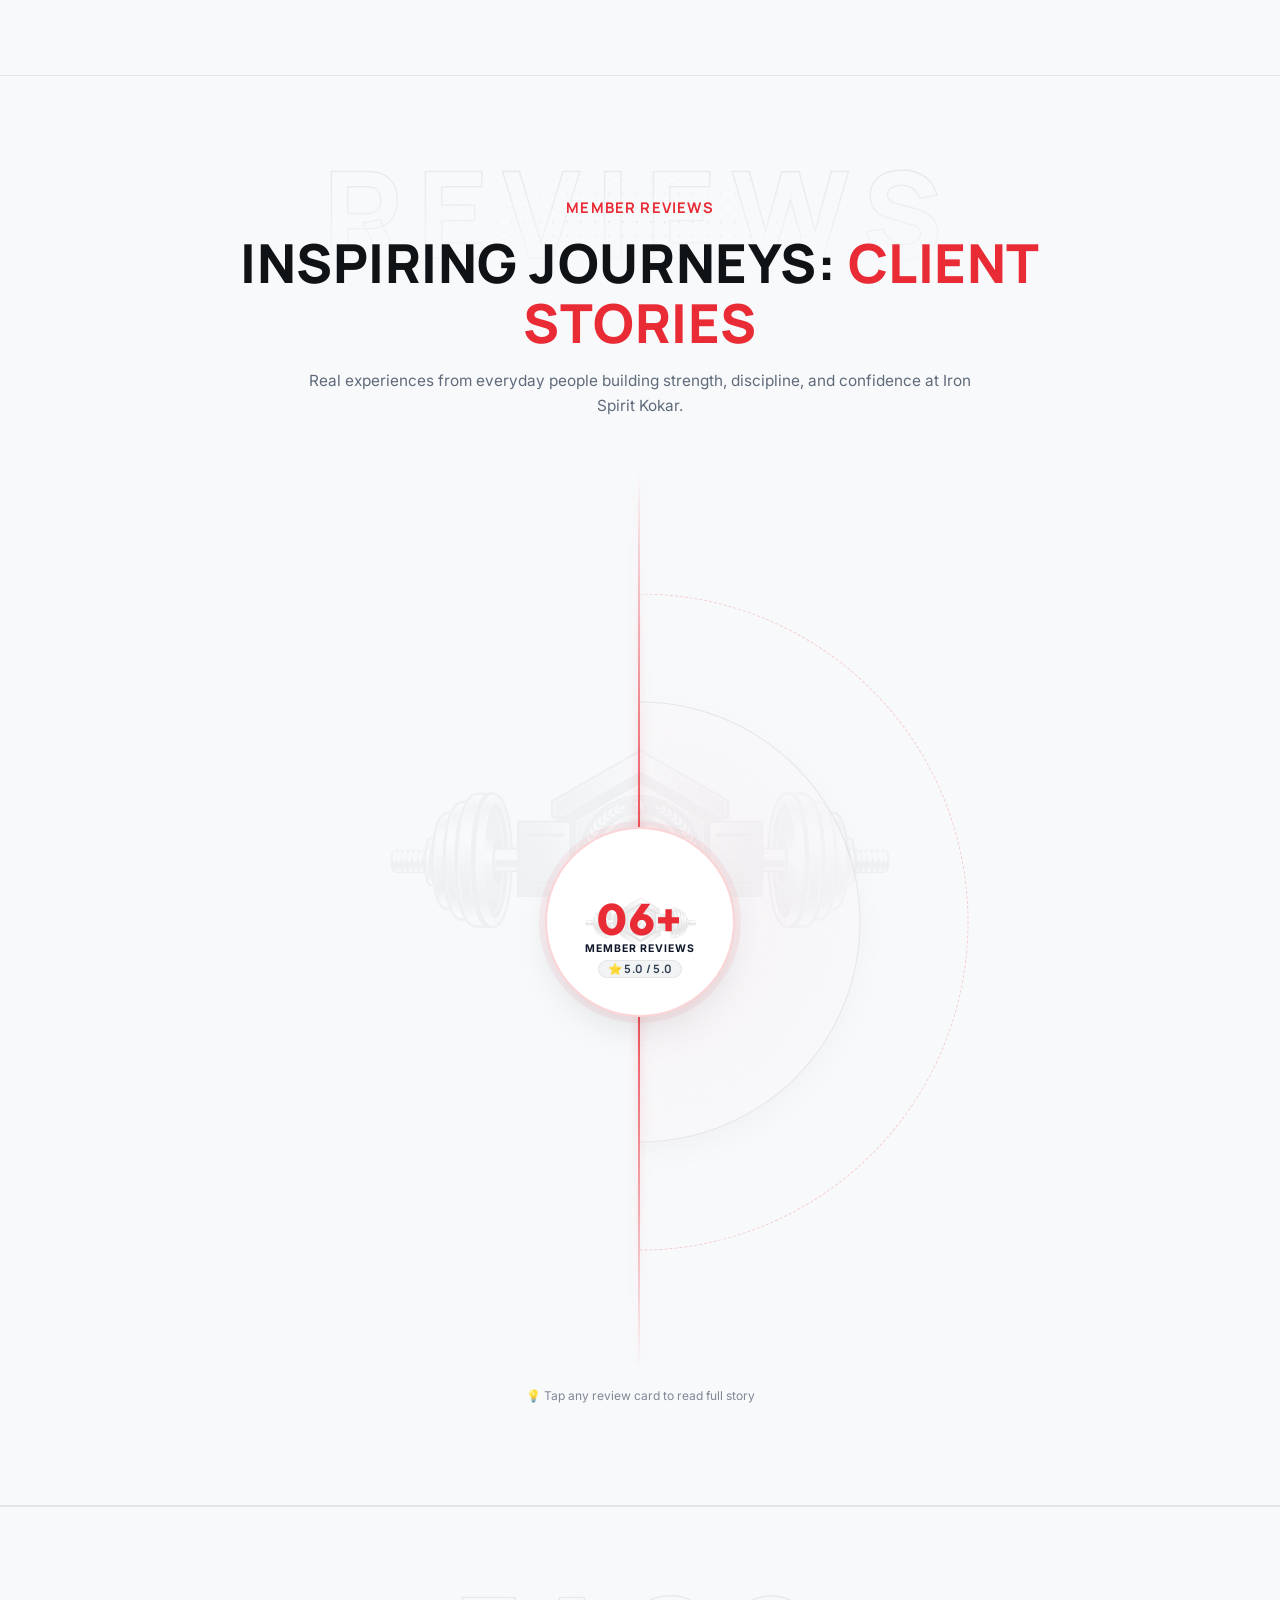
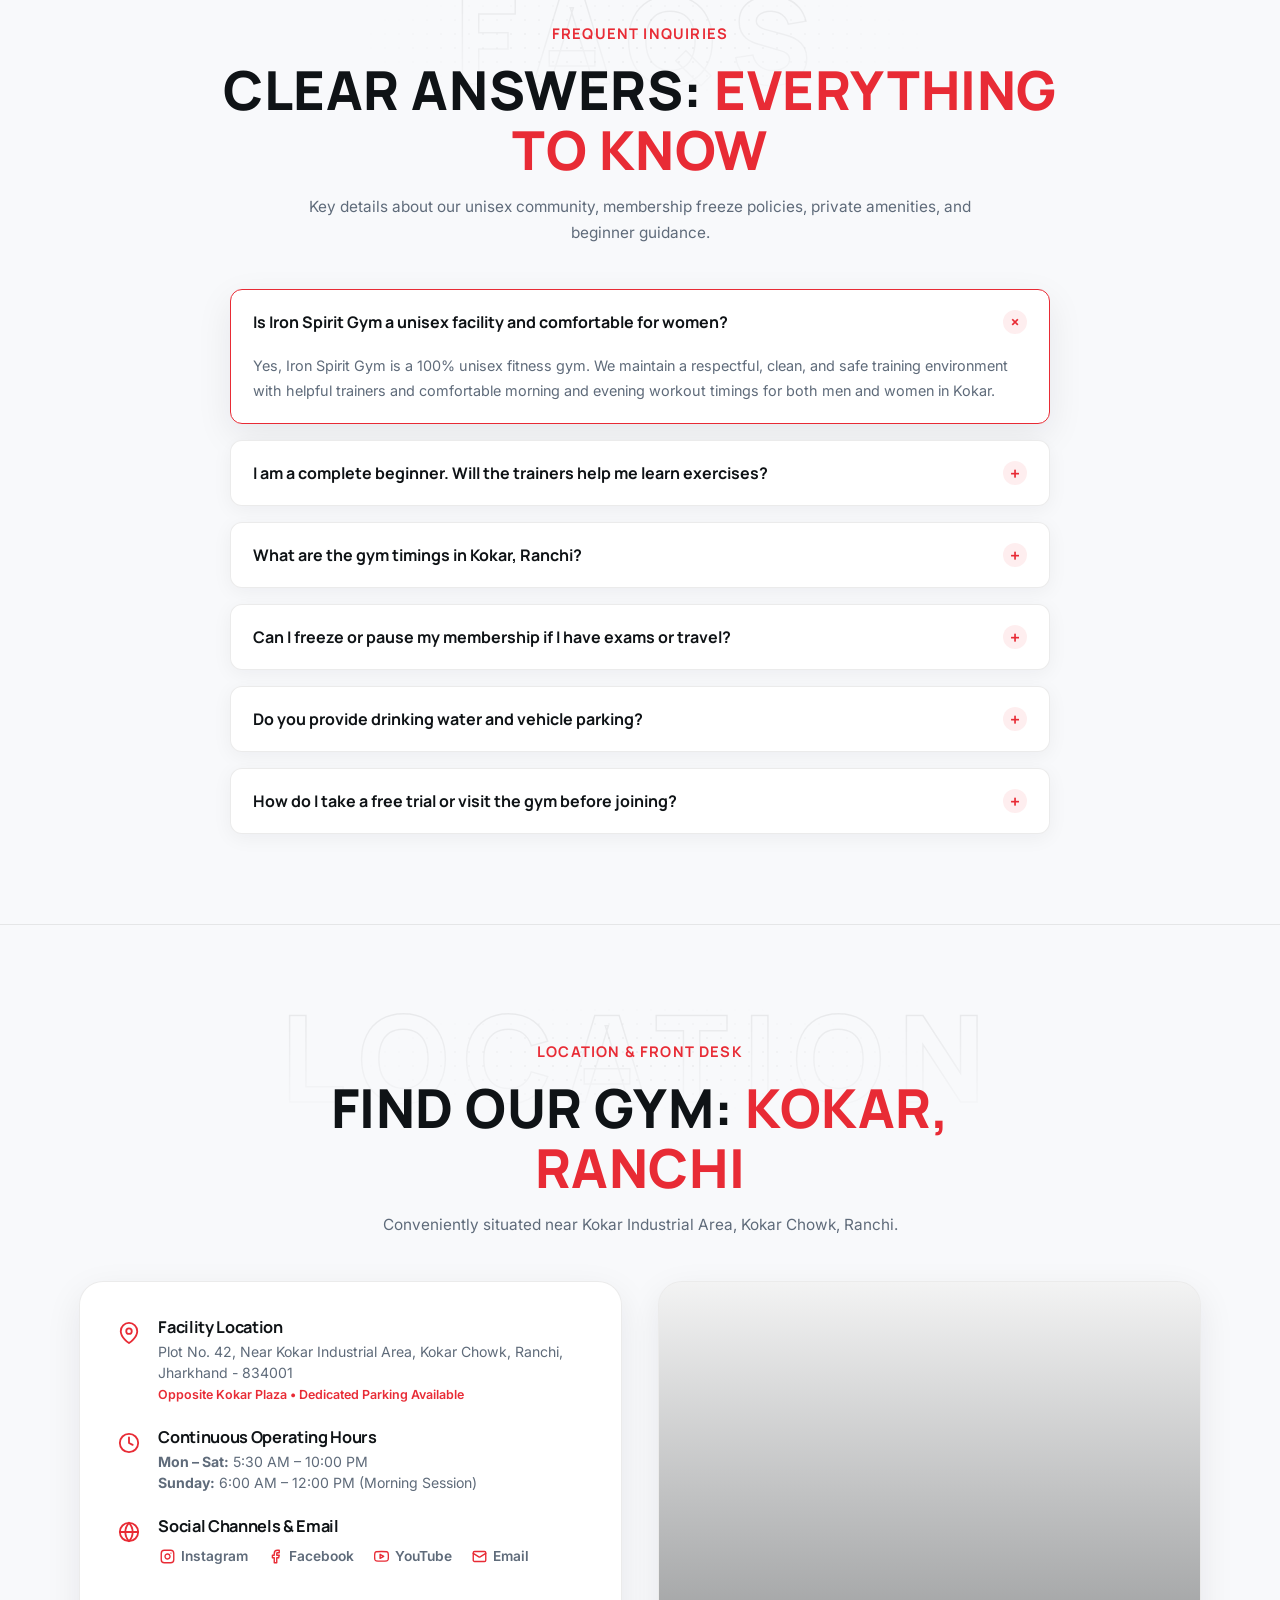
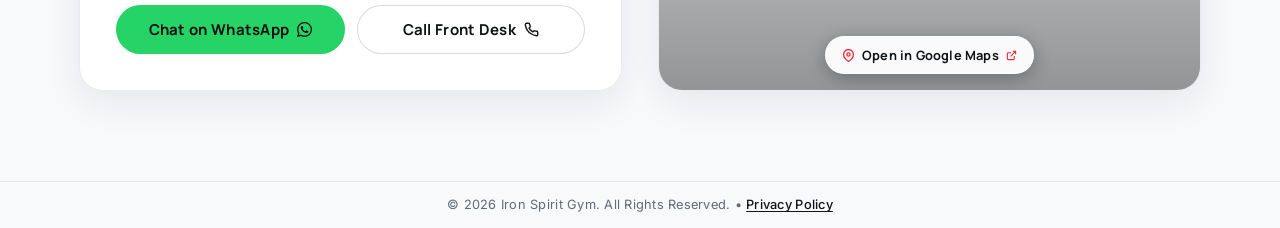
==== commit 2d04d818: ".." ====
--- a/index.html
+++ b/index.html
@@ -80,7 +80,7 @@
       </div>
     </div>
   </div>
-  <!-- Smooth Preloader Dismissal (Fixed Min-Display Time + Silky Fade-out) -->
+  <!-- Smooth Natural Preloader Dismissal (Zero Artificial Timer, Instant on Ready) -->
   <script>
     (function(){
       const preloader = document.getElementById("preloader");
@@ -93,33 +93,25 @@
         return;
       }
 
-      const minDisplayTime = 1200; // Fixed duration in ms (gives enough time for smooth logo animation)
-      const startTime = performance.now();
       let hasDismissed = false;
 
       function dismissPreloader(){
         if (hasDismissed) return;
         hasDismissed = true;
 
-        const elapsed = performance.now() - startTime;
-        const remaining = Math.max(0, minDisplayTime - elapsed);
-
+        preloader.classList.add("hide");
         setTimeout(() => {
-          preloader.classList.add("hide");
-          setTimeout(() => {
-            if (preloader.parentNode) {
-              preloader.style.display = "none";
-            }
-          }, 700);
-        }, remaining);
+          if (preloader.parentNode) {
+            preloader.style.display = "none";
+          }
+        }, 500);
       }
 
-      if (document.readyState === "complete") {
+      if (document.readyState === "complete" || document.readyState === "interactive") {
         dismissPreloader();
       } else {
+        document.addEventListener("DOMContentLoaded", dismissPreloader, { once: true });
         window.addEventListener("load", dismissPreloader, { once: true });
-        // Fallback safety timeout
-        setTimeout(dismissPreloader, 3000);
       }
     })();
   </script>
@@ -878,21 +870,21 @@
                 <h4>Social Channels & Email</h4>
                 <div class="contact-socials-grid">
                   <a href="https://instagram.com" target="_blank" rel="noopener" class="contact-social-chip" id="contact-instagram-link" aria-label="Follow us on Instagram">
-                    <svg width="14" height="14" viewBox="0 0 24 24" fill="none" stroke="currentColor" stroke-width="2.2" stroke-linecap="round" stroke-linejoin="round"><rect x="2" y="2" width="20" height="20" rx="5" ry="5"></rect><path d="M16 11.37A4 4 0 1 1 12.63 8 4 4 0 0 1 16 11.37z"></path><line x1="17.5" y1="6.5" x2="17.51" y2="6.5"></line></svg>
+                    <svg width="15" height="15" viewBox="0 0 24 24" fill="none" stroke="currentColor" stroke-width="2.2" stroke-linecap="round" stroke-linejoin="round"><rect x="2" y="2" width="20" height="20" rx="5" ry="5"></rect><path d="M16 11.37A4 4 0 1 1 12.63 8 4 4 0 0 1 16 11.37z"></path><line x1="17.5" y1="6.5" x2="17.51" y2="6.5"></line></svg>
                     <span>Instagram</span>
                   </a>
                   <a href="https://facebook.com" target="_blank" rel="noopener" class="contact-social-chip" id="contact-facebook-link" aria-label="Follow us on Facebook">
-                    <svg width="14" height="14" viewBox="0 0 24 24" fill="none" stroke="currentColor" stroke-width="2.2" stroke-linecap="round" stroke-linejoin="round"><path d="M18 2h-3a5 5 0 0 0-5 5v3H7v4h3v8h4v-8h3l1-4h-4V7a1 1 0 0 1 1-1h3z"></path></svg>
+                    <svg width="15" height="15" viewBox="0 0 24 24" fill="none" stroke="currentColor" stroke-width="2.2" stroke-linecap="round" stroke-linejoin="round"><path d="M18 2h-3a5 5 0 0 0-5 5v3H7v4h3v8h4v-8h3l1-4h-4V7a1 1 0 0 1 1-1h3z"></path></svg>
                     <span>Facebook</span>
                   </a>
                   <a href="https://youtube.com" target="_blank" rel="noopener" class="contact-social-chip" id="contact-youtube-link" aria-label="Subscribe on YouTube">
-                    <svg width="14" height="14" viewBox="0 0 24 24" fill="none" stroke="currentColor" stroke-width="2.2" stroke-linecap="round" stroke-linejoin="round"><path d="M22.54 6.42a2.78 2.78 0 0 0-1.94-2C18.88 4 12 4 12 4s-6.88 0-8.6.46a2.78 2.78 0 0 0-1.94 2A29 29 0 0 0 1 11.75a29 29 0 0 0 .46 5.33A2.78 2.78 0 0 0 3.4 19c1.72.46 8.6.46 8.6.46s6.88 0 8.6-.46a2.78 2.78 0 0 0 1.94-2 29 29 0 0 0 .46-5.25 29 29 0 0 0-.46-5.33z"></path><polygon points="9.75 15.02 15.5 11.75 9.75 8.48 9.75 15.02"></polygon></svg>
+                    <svg width="15" height="15" viewBox="0 0 24 24" fill="none" stroke="currentColor" stroke-width="2.2" stroke-linecap="round" stroke-linejoin="round"><path d="M22.54 6.42a2.78 2.78 0 0 0-1.94-2C18.88 4 12 4 12 4s-6.88 0-8.6.46a2.78 2.78 0 0 0-1.94 2A29 29 0 0 0 1 11.75a29 29 0 0 0 .46 5.33A2.78 2.78 0 0 0 3.4 19c1.72.46 8.6.46 8.6.46s6.88 0 8.6-.46a2.78 2.78 0 0 0 1.94-2 29 29 0 0 0 .46-5.25 29 29 0 0 0-.46-5.33z"></path><polygon points="9.75 15.02 15.5 11.75 9.75 8.48 9.75 15.02"></polygon></svg>
                     <span>YouTube</span>
                   </a>
-                  <button type="button" class="contact-social-chip" id="contact-email-btn" data-email="contact@ironspiritgym.com" aria-label="Email options">
-                    <svg width="14" height="14" viewBox="0 0 24 24" fill="none" stroke="currentColor" stroke-width="2.2" stroke-linecap="round" stroke-linejoin="round"><rect width="20" height="16" x="2" y="4" rx="2"></rect><path d="m22 7-8.97 5.7a1.94 1.94 0 0 1-2.06 0L2 7"></path></svg>
+                  <a href="mailto:contact@ironspiritgym.com" class="contact-social-chip" id="contact-email-link" title="contact@ironspiritgym.com" aria-label="Send us an Email">
+                    <svg width="15" height="15" viewBox="0 0 24 24" fill="none" stroke="currentColor" stroke-width="2.2" stroke-linecap="round" stroke-linejoin="round"><rect width="20" height="16" x="2" y="4" rx="2"></rect><path d="m22 7-8.97 5.7a1.94 1.94 0 0 1-2.06 0L2 7"></path></svg>
                     <span id="contact-email-display">Email</span>
-                  </button>
+                  </a>
                 </div>
               </div>
             </div>
@@ -909,15 +901,8 @@
             </div>
           </div>
 
-          <!-- Stylized Map View with Interactive Overlay -->
-          <div class="map-container">
-            <iframe 
-              src="https://www.google.com/maps/embed?pb=!1m18!1m12!1m3!1d14652.884144673752!2d85.3458!3d23.3768!2m3!1f0!2f0!3f0!3m2!1i1024!2i768!4f13.1!3m3!1m2!1s0x39f4e195748807d9%3A0x86131499e90bf824!2sKokar%2C%20Ranchi%2C%20Jharkhand!5e0!3m2!1sen!2sin!4v1700000000000!5m2!1sen!2sin" 
-              title="Iron Spirit Gym Location Kokar Ranchi"
-              loading="lazy" 
-              referrerpolicy="no-referrer-when-downgrade"
-              aria-label="Map view of Iron Spirit Gym in Kokar Ranchi"
-            ></iframe>
+          <!-- Stylized Map View with Interactive Overlay (Desktop Dynamic Iframe / Mobile Zero-Data Link) -->
+          <div class="map-container" id="map-container" data-map-src="https://www.google.com/maps/embed?pb=!1m18!1m12!1m3!1d14652.884144673752!2d85.3458!3d23.3768!2m3!1f0!2f0!3f0!3m2!1i1024!2i768!4f13.1!3m3!1m2!1s0x39f4e195748807d9%3A0x86131499e90bf824!2sKokar%2C%20Ranchi%2C%20Jharkhand!5e0!3m2!1sen!2sin!4v1700000000000!5m2!1sen!2sin">
             <a href="https://maps.google.com/?q=Kokar+Chowk+Ranchi+Jharkhand" target="_blank" rel="noopener" class="map-overlay-layer" aria-label="Open Iron Spirit Gym location in Google Maps">
               <span class="map-overlay-pill">
                 <svg width="13" height="13" viewBox="0 0 24 24" fill="none" stroke="currentColor" stroke-width="2.4"><path d="M21 10c0 7-9 13-9 13s-9-6-9-13a9 9 0 0 1 18 0z"></path><circle cx="12" cy="10" r="3"></circle></svg>
@@ -931,19 +916,10 @@
     </section>
   </main>
 
-  <!-- SITE FOOTER (MINIMAL LUXURY BRAND FOOTER) -->
+  <!-- SITE FOOTER (ULTRA-MINIMAL COPYRIGHT FOOTER) -->
   <footer class="site-footer">
     <div class="container">
       <div class="footer-minimal-wrap">
-        <!-- Brand Identity -->
-        <a href="#hero" class="footer-brand" aria-label="Iron Spirit Gym">
-          <img src="top_logo.png" alt="Iron Spirit Gym Logo" class="footer-logo-img" />
-          <div class="footer-brand-text">
-            <span class="brand-name">iron <span class="red-text">spirit</span></span>
-            <span class="brand-sub">Unisex Gym • Kokar, Ranchi</span>
-          </div>
-        </a>
-
         <!-- Copyright Line & Privacy Link -->
         <div class="footer-copyright-text">
           © 2026 Iron Spirit Gym. All Rights Reserved. • <a href="privacy-policy.html" class="footer-legal-link">Privacy Policy</a>
@@ -952,19 +928,17 @@
     </div>
   </footer>
 
-  <!-- INTERACTIVE CONTACT & QUICK ACTION SHEET MODAL (CALL / WHATSAPP / EMAIL / COPY) -->
-  <div class="contact-action-backdrop" id="contact-action-backdrop" aria-hidden="true">
-    <div class="contact-action-sheet" id="contact-action-sheet" role="dialog" aria-modal="true" aria-label="Contact Options">
-      <div class="contact-action-handle"></div>
-      <div class="contact-action-header">
-        <div class="contact-action-title" id="contact-action-title">Contact Options</div>
-        <button class="contact-action-close" id="contact-action-close" aria-label="Close Contact Options">
+  <!-- CONTACT LINE SELECTION BOTTOM SHEET DRAWER (MOBILE & DESKTOP) -->
+  <div class="contact-modal-backdrop" id="contact-modal-backdrop" aria-hidden="true">
+    <div class="contact-modal-sheet" id="contact-modal-sheet" role="dialog" aria-modal="true" aria-label="Contact Options">
+      <div class="contact-modal-handle"></div>
+      <div class="contact-modal-header">
+        <div class="contact-modal-title" id="contact-modal-title">Choose Line</div>
+        <button class="contact-modal-close" id="contact-modal-close" aria-label="Close Contact Options">
           <svg width="18" height="18" viewBox="0 0 24 24" fill="none" stroke="currentColor" stroke-width="2.4"><line x1="18" y1="6" x2="6" y2="18"></line><line x1="6" y1="6" x2="18" y2="18"></line></svg>
         </button>
       </div>
-      <div class="contact-action-body" id="contact-action-body">
-        <!-- Dynamically rendered action options -->
-      </div>
+      <div class="contact-modal-content" id="contact-modal-content"></div>
     </div>
   </div>
 
--- a/css/style.css
+++ b/css/style.css
@@ -2218,7 +2218,7 @@
 .pricing-card.featured {
   background: var(--surface);
   border: 2px solid var(--red);
-  box-shadow: 0 16px 40px rgba(232, 43, 53, 0.12);
+  box-shadow: var(--shadow-subtle);
 }
 
 .popular-ribbon {
@@ -5571,6 +5571,12 @@
 .contact-section {
   padding: 90px 0;
   position: relative;
+  z-index: 20;
+}
+
+.contact-section.dropdown-active,
+.contact-section:has(.contact-pill-dropdown.open) {
+  z-index: 1000;
 }
 
 .contact-grid {
@@ -5580,6 +5586,7 @@
 }
 
 .contact-details-box {
+  position: relative;
   background: var(--surface);
   border: 1px solid var(--border-subtle);
   border-radius: var(--radius-xl);
@@ -5588,6 +5595,12 @@
   flex-direction: column;
   gap: 24px;
   box-shadow: var(--shadow-card);
+  z-index: 25;
+}
+
+.contact-details-box.dropdown-active,
+.contact-details-box:has(.contact-pill-dropdown.open) {
+  z-index: 1001;
 }
 
 .contact-item-row {
@@ -5636,8 +5649,8 @@
 .contact-socials-grid {
   display: flex;
   align-items: center;
-  flex-wrap: wrap;
-  gap: 8px;
+  flex-wrap: nowrap;
+  gap: 16px;
   margin-top: 6px;
 }
 
@@ -5645,45 +5658,70 @@
   display: inline-flex;
   align-items: center;
   gap: 6px;
-  background: rgba(0, 0, 0, 0.04);
-  border: 1px solid rgba(0, 0, 0, 0.08);
-  color: var(--text-primary);
-  padding: 6px 14px;
-  border-radius: 999px;
-  font-size: 0.84rem;
-  font-weight: 650;
+  background: transparent;
+  border: none;
+  color: var(--text-secondary);
+  padding: 4px 2px;
+  font-size: 0.86rem;
+  font-weight: 600;
   cursor: pointer;
-  transition: all 0.2s ease;
+  transition: color 0.2s ease, transform 0.2s ease;
   font-family: inherit;
   text-decoration: none;
+  white-space: nowrap;
   -webkit-tap-highlight-color: transparent;
 }
 
 .contact-social-chip svg {
   color: var(--red);
-  width: 14px;
-  height: 14px;
+  width: 15px;
+  height: 15px;
   flex-shrink: 0;
   transition: transform 0.2s ease;
 }
 
 .contact-social-chip:hover {
-  background: rgba(232, 43, 53, 0.08);
-  border-color: rgba(232, 43, 53, 0.35);
+  background: transparent;
+  border: none;
   color: var(--red);
   transform: translateY(-1px);
-  box-shadow: 0 4px 12px rgba(232, 43, 53, 0.12);
 }
 
 .contact-social-chip:hover svg {
-  transform: scale(1.15);
+  transform: scale(1.18);
+}
+
+/* On phones / mobile screens: Show only sleek icons in a single row */
+@media (max-width: 640px) {
+  .contact-socials-grid {
+    gap: 14px;
+    flex-wrap: nowrap;
+  }
+
+  .contact-social-chip {
+    padding: 6px;
+    width: 32px;
+    height: 32px;
+    display: inline-flex;
+    align-items: center;
+    justify-content: center;
+  }
+
+  .contact-social-chip span {
+    display: none !important;
+  }
+
+  .contact-social-chip svg {
+    width: 19px;
+    height: 19px;
+  }
 }
 
 .contact-actions-row {
   display: flex;
   gap: 12px;
   flex-wrap: wrap;
-  margin-top: 8px;
+  margin-top: 10px;
 }
 
 .contact-actions-row .btn {
@@ -5695,6 +5733,193 @@
   gap: 8px;
   font-weight: 700;
   cursor: pointer;
+}
+
+/* ==========================================================================
+   CONTACT LINE SELECTION BOTTOM SHEET DRAWER (MOBILE & DESKTOP)
+   ========================================================================== */
+.contact-modal-backdrop {
+  position: fixed;
+  inset: 0;
+  background: rgba(8, 10, 13, 0.65);
+  backdrop-filter: blur(8px);
+  -webkit-backdrop-filter: blur(8px);
+  z-index: 10000000;
+  opacity: 0;
+  pointer-events: none;
+  transition: opacity 0.28s cubic-bezier(0.4, 0, 0.2, 1);
+  display: flex;
+  align-items: flex-end;
+  justify-content: center;
+  touch-action: none;
+}
+
+.contact-modal-backdrop.active {
+  opacity: 1;
+  pointer-events: auto;
+}
+
+.contact-modal-sheet {
+  width: 100%;
+  max-width: 480px;
+  background: #ffffff;
+  border-radius: 24px 24px 0 0;
+  padding: 16px 22px calc(24px + env(safe-area-inset-bottom, 12px)) 22px;
+  max-height: 85vh;
+  max-height: 85dvh;
+  overflow-y: auto;
+  -webkit-overflow-scrolling: touch;
+  touch-action: pan-y;
+  overscroll-behavior: contain;
+  transform: translateY(100%);
+  transition: transform 0.32s cubic-bezier(0.33, 1, 0.68, 1);
+  box-shadow: 0 -10px 40px rgba(0, 0, 0, 0.35);
+  box-sizing: border-box;
+}
+
+.contact-modal-sheet.active {
+  transform: translateY(0);
+}
+
+.contact-modal-handle {
+  width: 38px;
+  height: 4px;
+  background: rgba(0, 0, 0, 0.16);
+  border-radius: 2px;
+  margin: 0 auto 14px auto;
+}
+
+.contact-modal-header {
+  display: flex;
+  justify-content: space-between;
+  align-items: center;
+  padding-bottom: 12px;
+  border-bottom: 1px solid rgba(0, 0, 0, 0.08);
+  margin-bottom: 16px;
+}
+
+.contact-modal-title {
+  font-family: var(--font-display);
+  font-size: 18px;
+  font-weight: 800;
+  color: #0f172a;
+  text-transform: uppercase;
+  letter-spacing: 0.5px;
+}
+
+.contact-modal-close {
+  background: rgba(15, 23, 42, 0.07);
+  border: none;
+  width: 32px;
+  height: 32px;
+  border-radius: 50%;
+  display: inline-flex;
+  align-items: center;
+  justify-content: center;
+  cursor: pointer;
+  color: #0f172a;
+  transition: all 0.2s ease;
+}
+
+.contact-modal-close:hover {
+  background: var(--red);
+  color: #ffffff;
+}
+
+.contact-modal-content {
+  display: flex;
+  flex-direction: column;
+  gap: 12px;
+}
+
+.contact-modal-card {
+  background: #f8f9fb;
+  border: 1px solid rgba(0, 0, 0, 0.07);
+  border-radius: 16px;
+  padding: 14px 16px;
+  display: flex;
+  flex-direction: column;
+  gap: 10px;
+}
+
+.contact-modal-card-info {
+  display: flex;
+  flex-direction: column;
+  gap: 2px;
+}
+
+.contact-modal-card-label {
+  font-size: 0.74rem;
+  font-weight: 800;
+  text-transform: uppercase;
+  letter-spacing: 0.04em;
+  color: var(--red);
+  line-height: 1.25;
+}
+
+.contact-modal-card-num {
+  font-family: var(--font-display);
+  font-size: 1.05rem;
+  font-weight: 800;
+  color: #0f1316;
+  letter-spacing: -0.01em;
+}
+
+.contact-modal-actions {
+  display: flex;
+  gap: 8px;
+}
+
+.contact-modal-btn-act {
+  flex: 1;
+  display: inline-flex;
+  align-items: center;
+  justify-content: center;
+  gap: 6px;
+  height: 40px;
+  background: #0f1316;
+  color: #ffffff;
+  border-radius: 999px;
+  font-size: 0.82rem;
+  font-weight: 700;
+  text-decoration: none;
+  border: none;
+  cursor: pointer;
+  transition: opacity 0.2s ease, transform 0.15s ease;
+  -webkit-tap-highlight-color: transparent;
+}
+
+.contact-modal-btn-act:hover {
+  opacity: 0.9;
+  transform: translateY(-1px);
+}
+
+.contact-modal-btn-act.whatsapp-bg {
+  background: #25d366;
+  color: #ffffff;
+}
+
+.contact-modal-btn-copy {
+  display: inline-flex;
+  align-items: center;
+  justify-content: center;
+  gap: 5px;
+  height: 40px;
+  padding: 0 16px;
+  background: #ffffff;
+  color: #0f1316;
+  border: 1px solid rgba(0, 0, 0, 0.12);
+  border-radius: 999px;
+  font-size: 0.80rem;
+  font-weight: 650;
+  cursor: pointer;
+  transition: all 0.18s ease;
+  -webkit-tap-highlight-color: transparent;
+}
+
+.contact-modal-btn-copy:hover {
+  background: rgba(0, 0, 0, 0.05);
+  border-color: rgba(0, 0, 0, 0.22);
 }
 
 .map-container {
@@ -5923,13 +6148,13 @@
 }
 
 /* ==========================================================================
-   FOOTER (MINIMAL LUXURY OBSIDIAN FOOTER)
+   FOOTER (ULTRA-MINIMAL LUXURY FOOTER)
    ========================================================================== */
 .site-footer {
-  background: var(--surface, #ffffff);
+  background: var(--bg, #f8f9fb);
   border-top: 1px solid var(--border-subtle, rgba(0, 0, 0, 0.08));
-  padding: 44px 0 32px 0;
-  color: var(--text-primary, #0f1316);
+  padding: 14px 0;
+  color: var(--text-secondary, #5f6b7a);
   position: relative;
 }
 
@@ -5940,108 +6165,24 @@
 
 .footer-minimal-wrap {
   display: flex;
-  flex-direction: column;
-  align-items: center;
+  align-items: center;
+  justify-content: center;
   text-align: center;
-  gap: 18px;
-}
-
-.footer-brand {
-  display: inline-flex;
-  align-items: center;
-  gap: 10px;
-  text-decoration: none;
-}
-
-.footer-logo-img {
-  height: 44px;
-  width: 44px;
-  object-fit: contain;
-  border-radius: 50%;
-  display: block;
-}
-
-.footer-brand-text {
-  display: flex;
-  flex-direction: column;
-  align-items: flex-start;
-  text-align: left;
-}
-
-.footer-brand-text .brand-name {
-  font-family: 'Manrope', var(--font-heading), sans-serif;
-  font-weight: 850;
-  font-size: 1.35rem;
-  letter-spacing: -0.03em;
-  text-transform: lowercase;
-  color: #0f1316;
-  line-height: 1;
-}
-
-.footer-brand-text .brand-name .red-text {
-  color: var(--red, #e82b35);
-}
-
-.footer-brand-text .brand-sub {
-  font-size: 0.74rem;
-  font-weight: 600;
+}
+
+.footer-copyright-text {
+  font-size: 0.80rem;
   color: var(--text-secondary, #5f6b7a);
-  letter-spacing: 0.03em;
-  margin-top: 3px;
-}
-
-.footer-actions-row {
-  display: flex;
-  align-items: center;
-  justify-content: center;
-  flex-wrap: wrap;
-  gap: 10px;
-}
-
-.footer-chip-btn {
-  display: inline-flex;
-  align-items: center;
-  gap: 7px;
-  padding: 8px 18px;
-  border-radius: 999px;
-  background: rgba(0, 0, 0, 0.04);
-  border: 1px solid rgba(0, 0, 0, 0.08);
-  color: #0f1316;
-  font-size: 0.82rem;
-  font-weight: 650;
-  text-decoration: none;
-  transition: all 0.22s ease;
-}
-
-.footer-chip-btn svg {
-  color: var(--red, #e82b35);
-  transition: transform 0.2s ease;
-}
-
-.footer-chip-btn:hover {
-  background: rgba(232, 43, 53, 0.08);
-  border-color: rgba(232, 43, 53, 0.35);
-  color: var(--red, #e82b35);
-  transform: translateY(-2px);
-  box-shadow: 0 4px 14px rgba(232, 43, 53, 0.12);
-}
-
-.footer-chip-btn:hover svg {
-  transform: scale(1.1);
-}
-
-.footer-copyright-text {
-  font-size: 0.78rem;
-  color: #718096;
   letter-spacing: 0.02em;
-  line-height: 1.5;
-  margin-top: 4px;
+  line-height: 1.4;
+  margin: 0;
 }
 
 .footer-legal-link {
-  color: #4a5568;
+  color: var(--text-primary, #0f1316);
   text-decoration: underline;
   text-underline-offset: 2px;
+  font-weight: 500;
   transition: color 0.2s ease;
 }
 
@@ -6051,18 +6192,7 @@
 
 @media (max-width: 600px) {
   .site-footer {
-    padding: 32px 0 28px 0;
-  }
-  .footer-minimal-wrap {
-    gap: 16px;
-  }
-  .footer-actions-row {
-    width: 100%;
-    justify-content: center;
-  }
-  .footer-chip-btn {
-    font-size: 0.80rem;
-    padding: 7px 14px;
+    padding: 12px 0;
   }
 }
 
@@ -6236,207 +6366,39 @@
 }
 
 /* ==========================================================================
-   INTERACTIVE CONTACT ACTION SHEET & TOAST NOTIFICATION
+   ULTRA-CLEAN TOAST NOTIFICATION
    ========================================================================== */
-.contact-action-backdrop {
+.copy-toast {
   position: fixed;
-  inset: 0;
-  width: 100vw;
-  height: 100dvh;
-  background: rgba(8, 10, 13, 0.65);
-  backdrop-filter: blur(8px);
-  -webkit-backdrop-filter: blur(8px);
-  z-index: 2200;
-  display: flex;
-  align-items: flex-end;
-  justify-content: center;
+  top: 24px;
+  left: 50%;
+  transform: translate(-50%, -20px) scale(0.95);
+  background: #0f1316;
+  color: #ffffff;
+  padding: 10px 20px;
+  border-radius: 999px;
+  font-size: 0.85rem;
+  font-weight: 700;
+  box-shadow: 0 8px 30px rgba(0, 0, 0, 0.3);
+  display: inline-flex;
+  align-items: center;
+  gap: 8px;
+  z-index: 3000;
   opacity: 0;
   visibility: hidden;
   pointer-events: none;
-  transition: opacity 0.3s cubic-bezier(0.16, 1, 0.3, 1), visibility 0.3s cubic-bezier(0.16, 1, 0.3, 1);
-  padding: 0;
-  box-sizing: border-box;
-}
-
-.contact-action-backdrop.open {
+  transition: opacity 0.25s ease, transform 0.25s cubic-bezier(0.16, 1, 0.3, 1), visibility 0.25s ease;
+}
+
+.copy-toast.show {
   opacity: 1;
   visibility: visible;
-  pointer-events: auto;
-}
-
-.contact-action-sheet {
-  background: #ffffff;
-  width: 100%;
-  max-width: 480px;
-  border-radius: 24px 24px 0 0;
-  box-shadow: 0 -10px 40px rgba(0, 0, 0, 0.25);
-  padding: 16px 20px calc(24px + env(safe-area-inset-bottom, 14px)) 20px;
-  transform: translateY(100%);
-  transition: transform 0.35s cubic-bezier(0.16, 1, 0.3, 1);
-  box-sizing: border-box;
-}
-
-.contact-action-backdrop.open .contact-action-sheet {
-  transform: translateY(0);
-}
-
-@media (min-width: 640px) {
-  .contact-action-backdrop {
-    align-items: center;
-    padding: 20px;
-  }
-  .contact-action-sheet {
-    border-radius: 20px;
-    transform: translateY(20px) scale(0.96);
-    padding: 24px;
-    box-shadow: 0 16px 50px rgba(0, 0, 0, 0.28);
-  }
-  .contact-action-backdrop.open .contact-action-sheet {
-    transform: translateY(0) scale(1);
-  }
-}
-
-.contact-action-handle {
-  width: 40px;
-  height: 4px;
-  background: rgba(0, 0, 0, 0.15);
-  border-radius: 999px;
-  margin: 0 auto 14px auto;
-}
-
-@media (min-width: 640px) {
-  .contact-action-handle {
-    display: none;
-  }
-}
-
-.contact-action-header {
-  display: flex;
-  align-items: center;
-  justify-content: space-between;
-  margin-bottom: 16px;
-  padding-bottom: 10px;
-  border-bottom: 1px solid rgba(0, 0, 0, 0.06);
-}
-
-.contact-action-title {
-  font-family: var(--font-display);
-  font-size: 1.15rem;
-  font-weight: 800;
-  color: #0f1316;
-  letter-spacing: -0.01em;
-}
-
-.contact-action-close {
-  background: rgba(0, 0, 0, 0.05);
-  border: none;
-  width: 32px;
-  height: 32px;
-  border-radius: 50%;
-  display: flex;
-  align-items: center;
-  justify-content: center;
-  color: #5f6b7a;
-  cursor: pointer;
-  transition: all 0.2s ease;
-}
-
-.contact-action-close:hover {
-  background: rgba(232, 43, 53, 0.12);
-  color: var(--red);
-}
-
-.contact-action-body {
-  display: flex;
-  flex-direction: column;
-  gap: 12px;
-  max-height: 60vh;
-  overflow-y: auto;
-}
-
-.contact-action-card {
-  background: #f8f9fb;
-  border: 1px solid rgba(0, 0, 0, 0.08);
-  border-radius: 14px;
-  padding: 14px 16px;
-  display: flex;
-  flex-direction: column;
-  gap: 10px;
-}
-
-.contact-action-card-header {
-  display: flex;
-  align-items: center;
-  justify-content: space-between;
-}
-
-.contact-action-card-label {
-  font-size: 0.74rem;
-  font-weight: 800;
-  text-transform: uppercase;
-  letter-spacing: 0.04em;
-  color: var(--red);
-}
-
-.contact-action-card-val {
-  font-family: var(--font-display);
-  font-size: 1.05rem;
-  font-weight: 750;
-  color: #0f1316;
-  letter-spacing: -0.01em;
-  word-break: break-all;
-}
-
-.contact-action-btns-row {
-  display: flex;
-  gap: 8px;
-}
-
-.contact-action-btns-row .btn-act-primary {
-  flex: 1;
-  display: inline-flex;
-  align-items: center;
-  justify-content: center;
-  gap: 6px;
-  height: 42px;
-  background: #0f1316;
-  color: #ffffff;
-  border-radius: 10px;
-  font-size: 0.85rem;
-  font-weight: 700;
-  text-decoration: none;
-  border: none;
-  cursor: pointer;
-  transition: background 0.2s ease, transform 0.15s ease;
-  -webkit-tap-highlight-color: transparent;
-}
-
-.contact-action-btns-row .btn-act-primary.whatsapp-bg {
-  background: #25d366;
-  color: #ffffff;
-}
-
-.contact-action-btns-row .btn-act-primary:hover {
-  opacity: 0.92;
-  transform: translateY(-1px);
-}
-
-.contact-action-btns-row .btn-act-copy {
-  display: inline-flex;
-  align-items: center;
-  justify-content: center;
-  gap: 6px;
-  height: 42px;
-  padding: 0 16px;
-  background: #ffffff;
-  color: #0f1316;
-  border: 1px solid rgba(0, 0, 0, 0.14);
-  border-radius: 10px;
-  font-size: 0.85rem;
-  font-weight: 650;
-  cursor: pointer;
-  transition: all 0.2s ease;
-  -webkit-tap-highlight-color: transparent;
+  transform: translate(-50%, 0) scale(1);
+}
+
+.copy-toast svg {
+  color: #25d366;
+  flex-shrink: 0;
 }
 
 .contact-action-btns-row .btn-act-copy:hover {
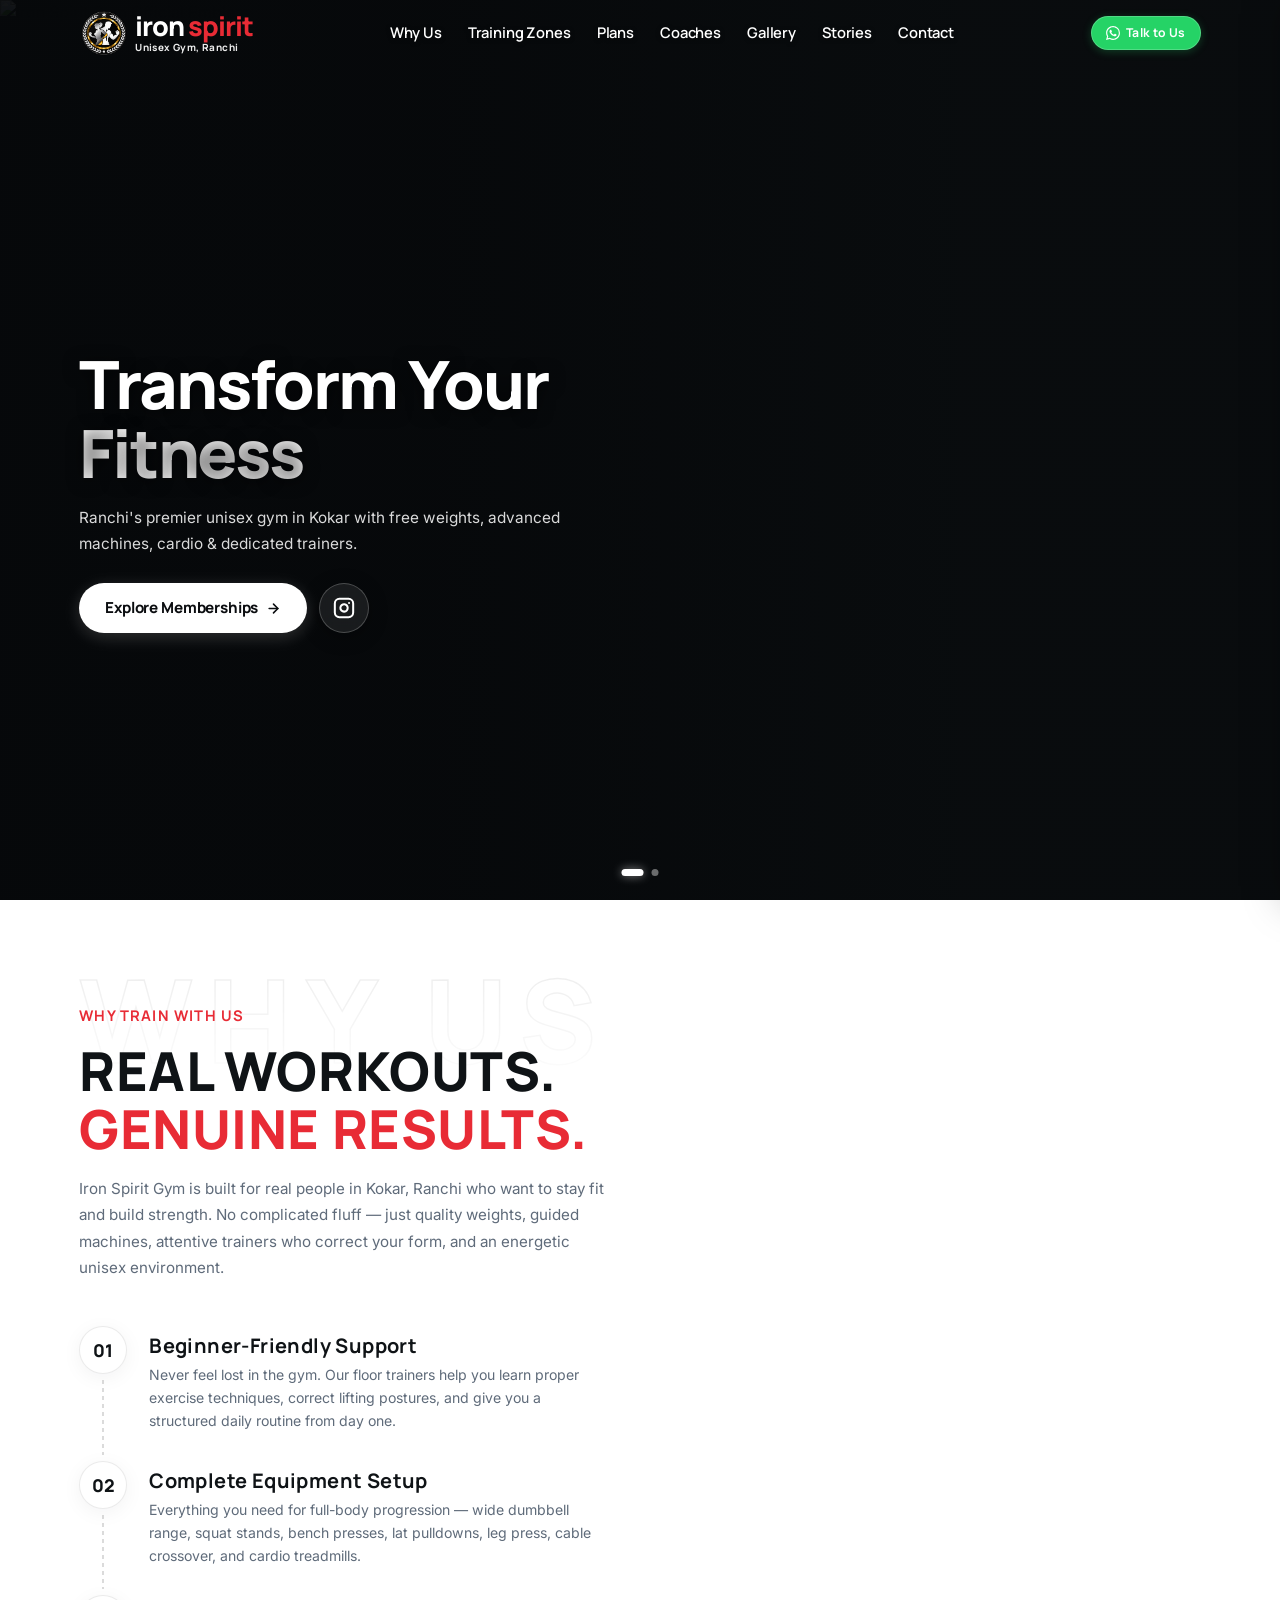
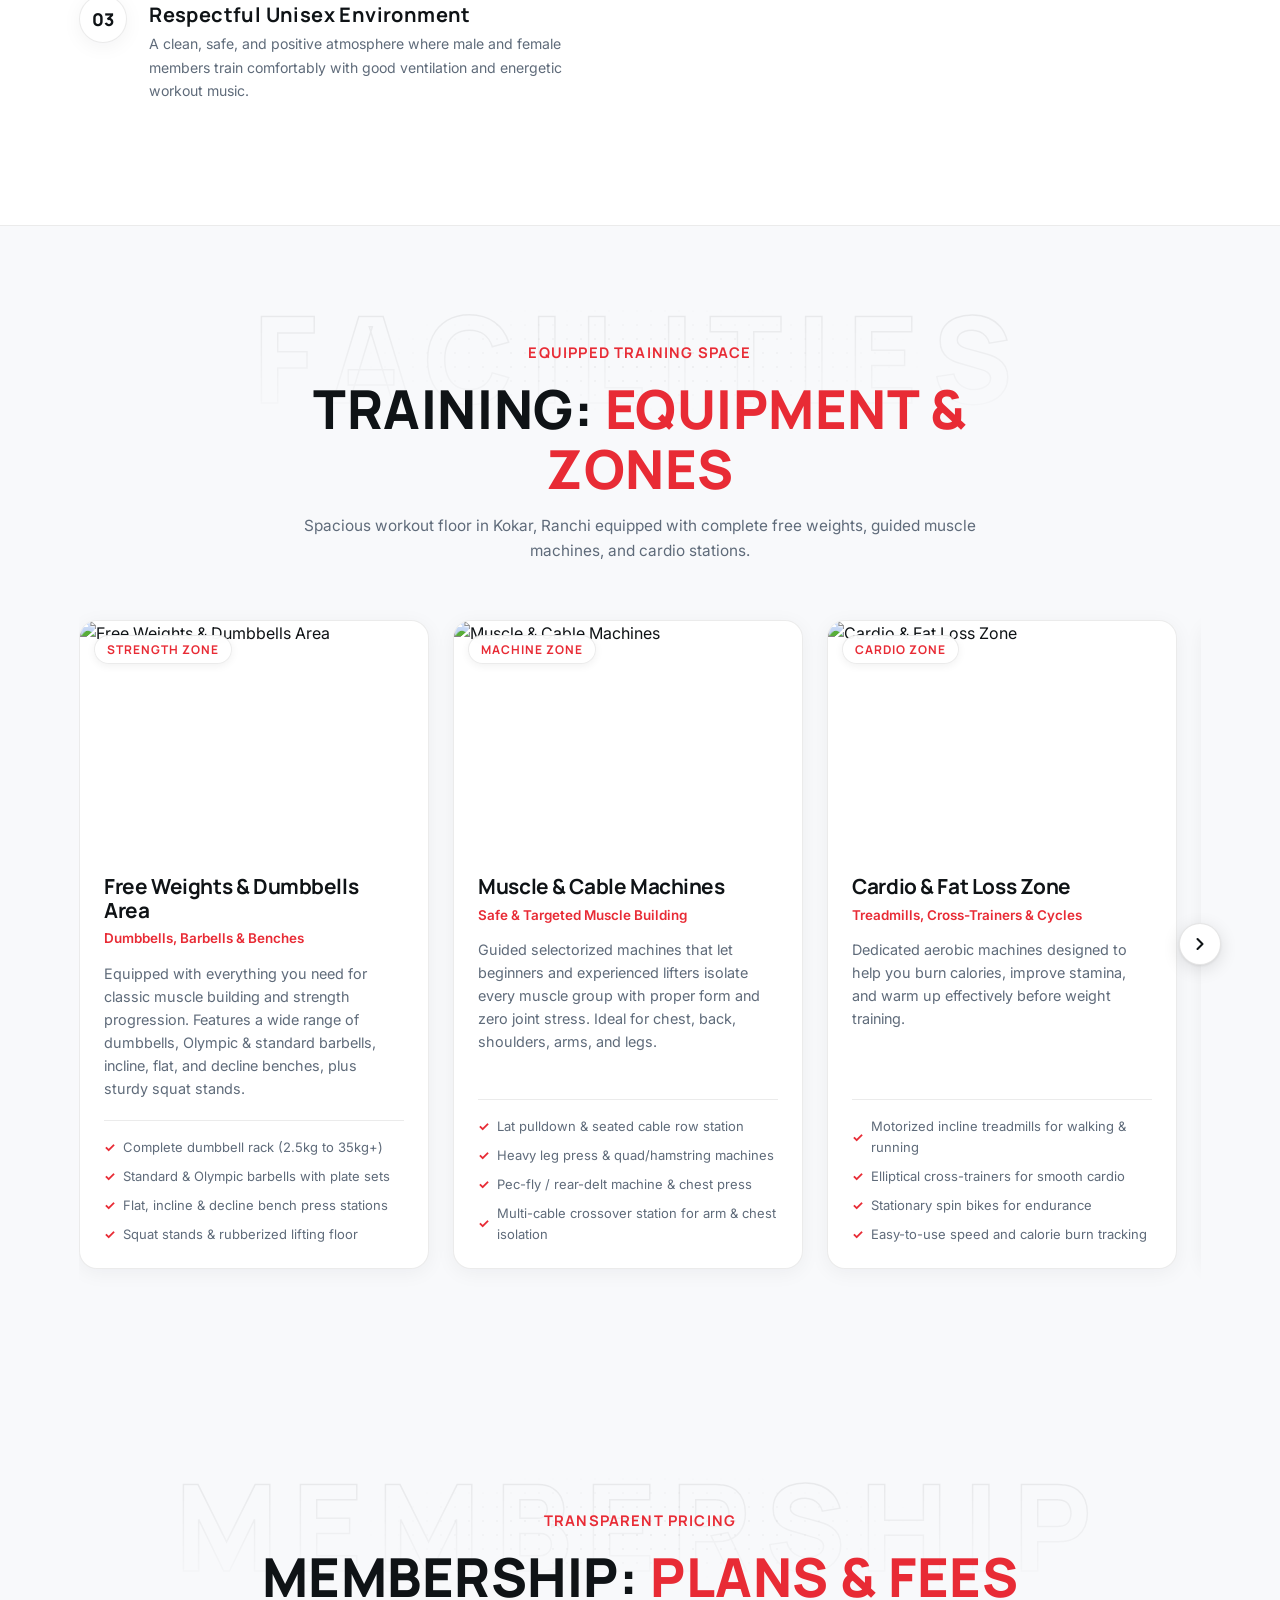
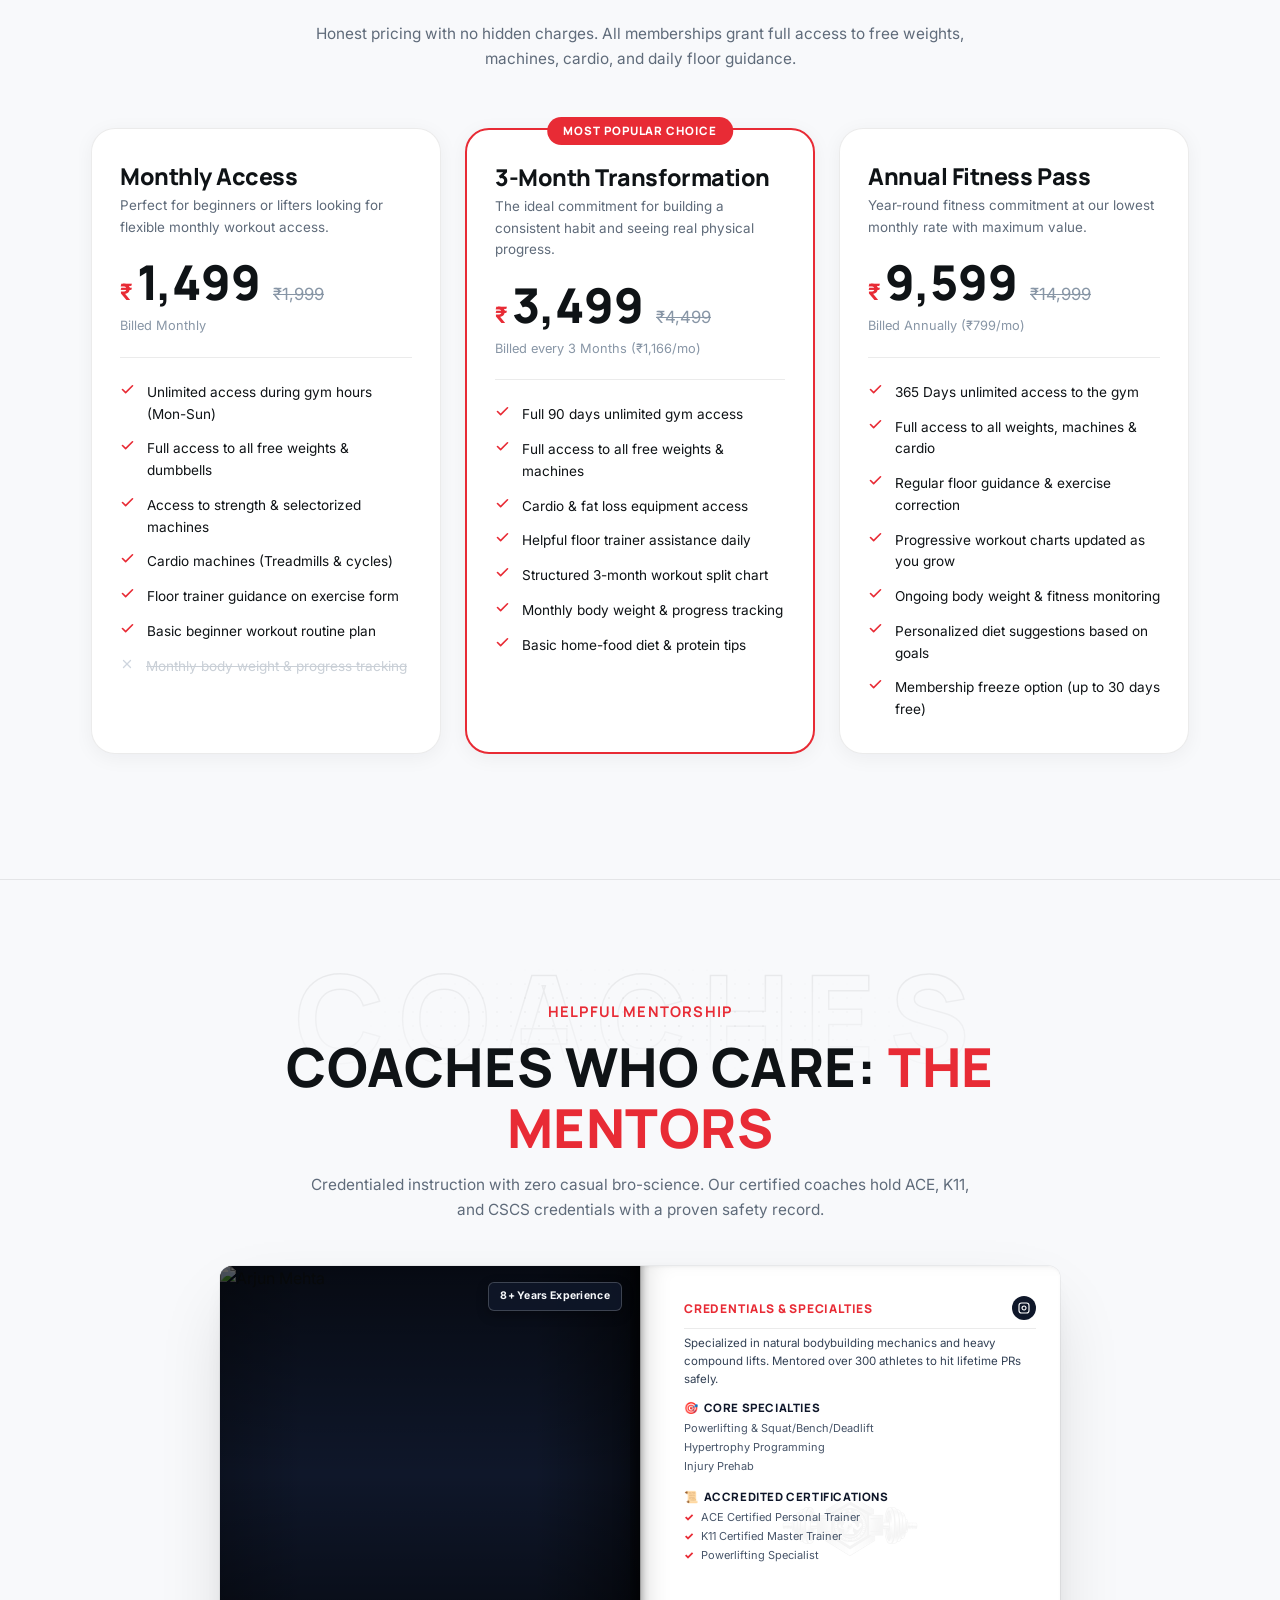
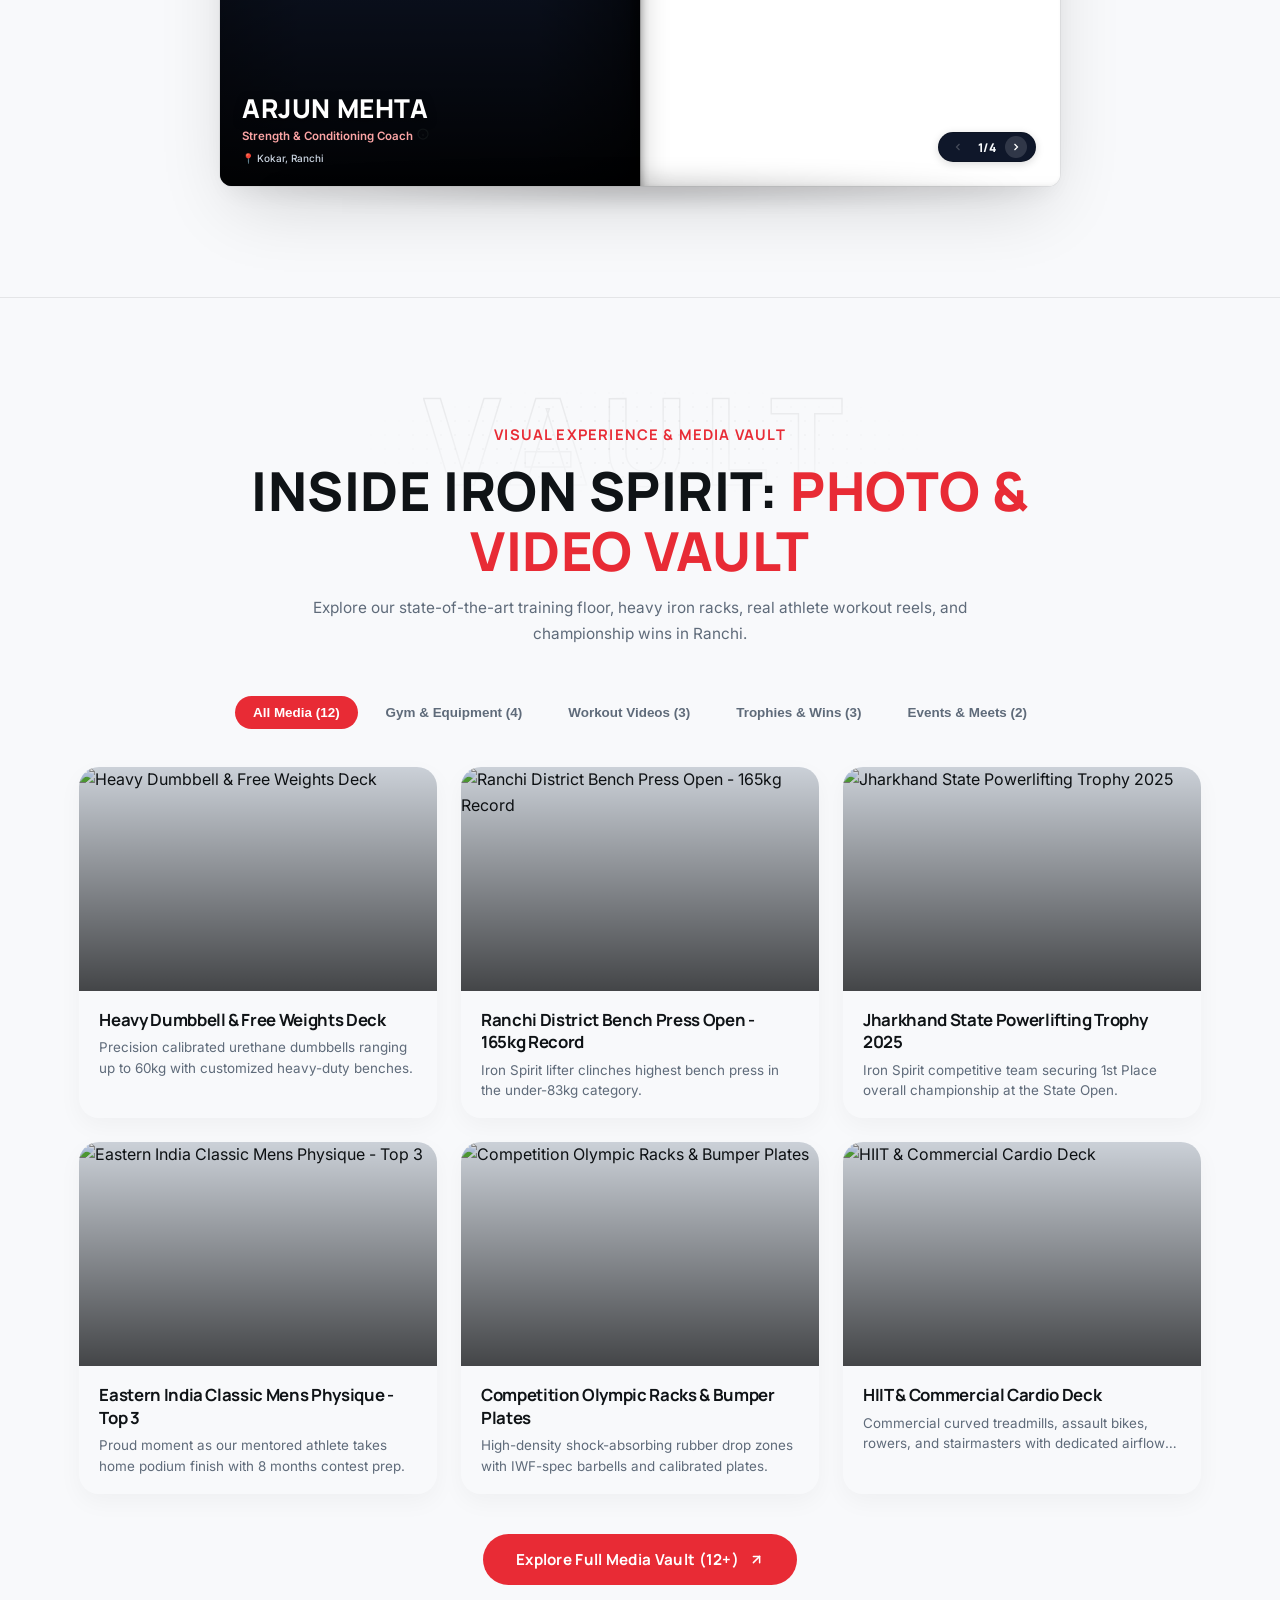
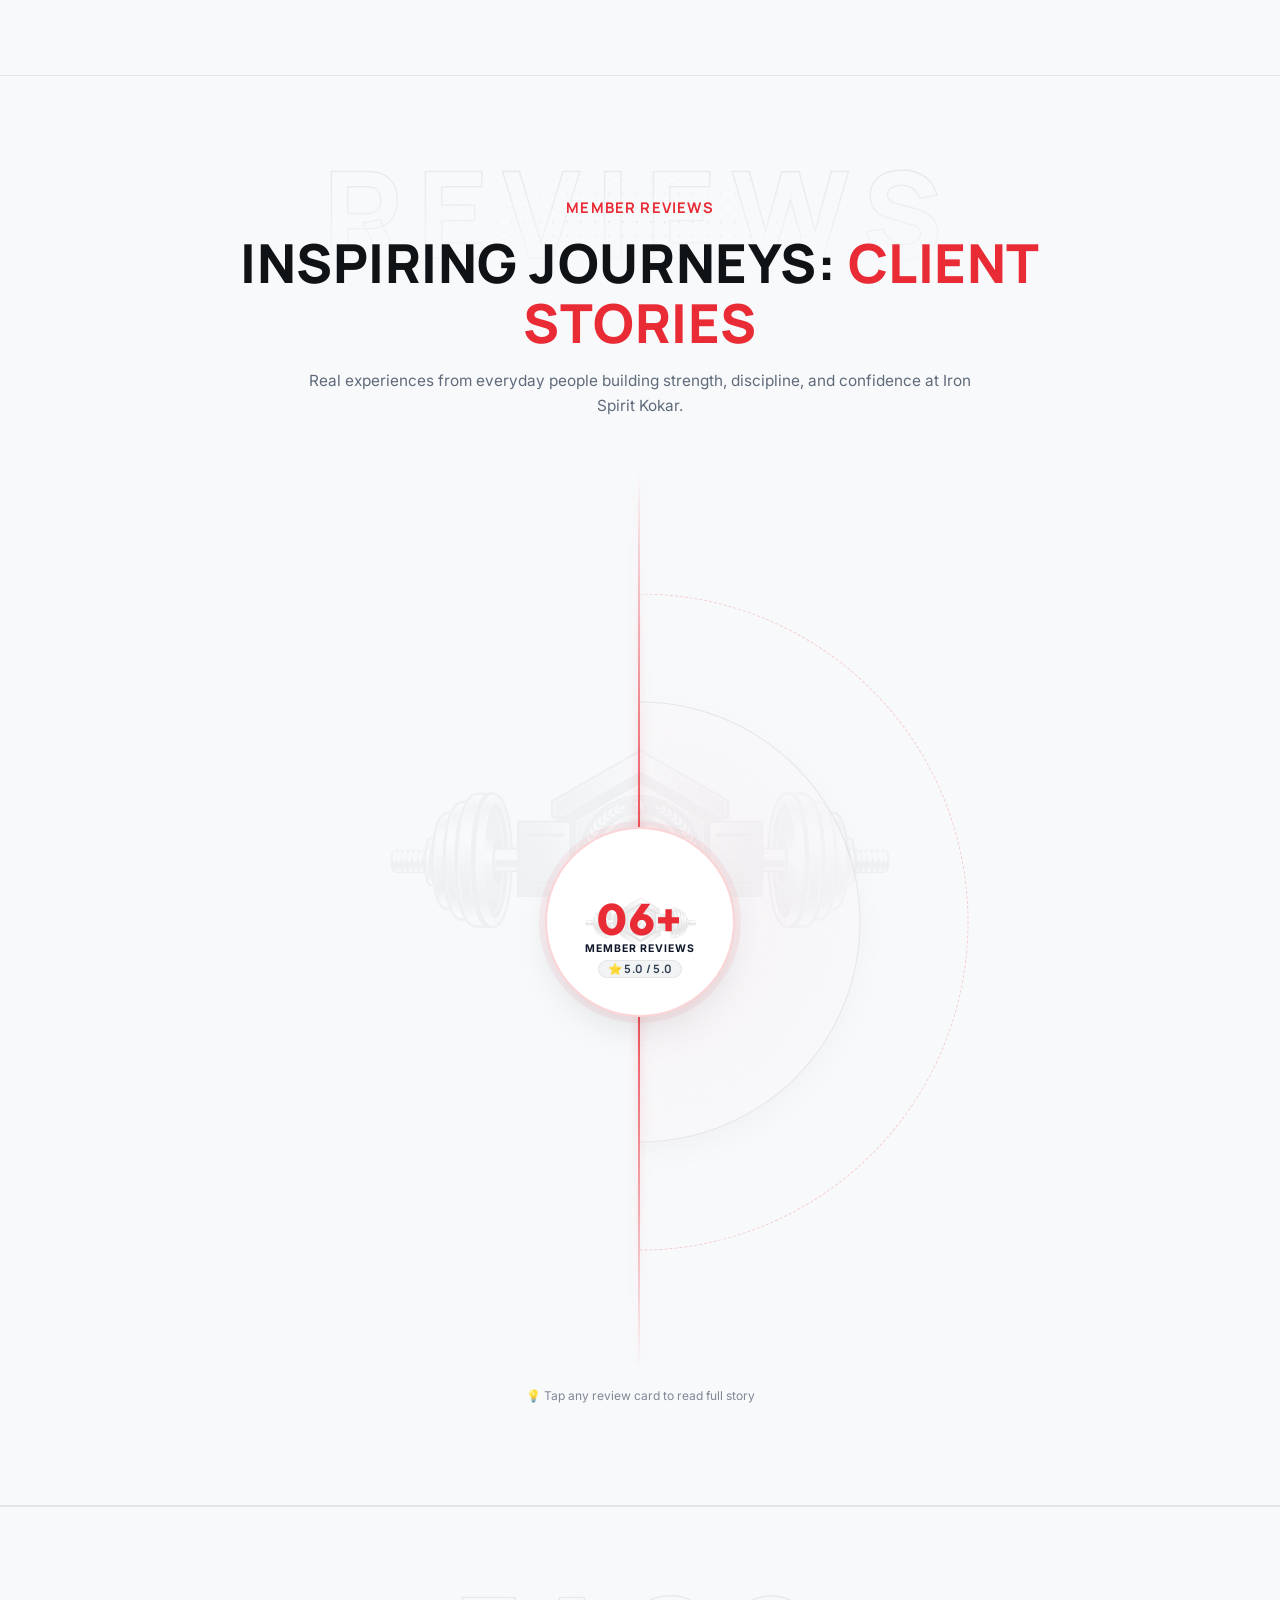
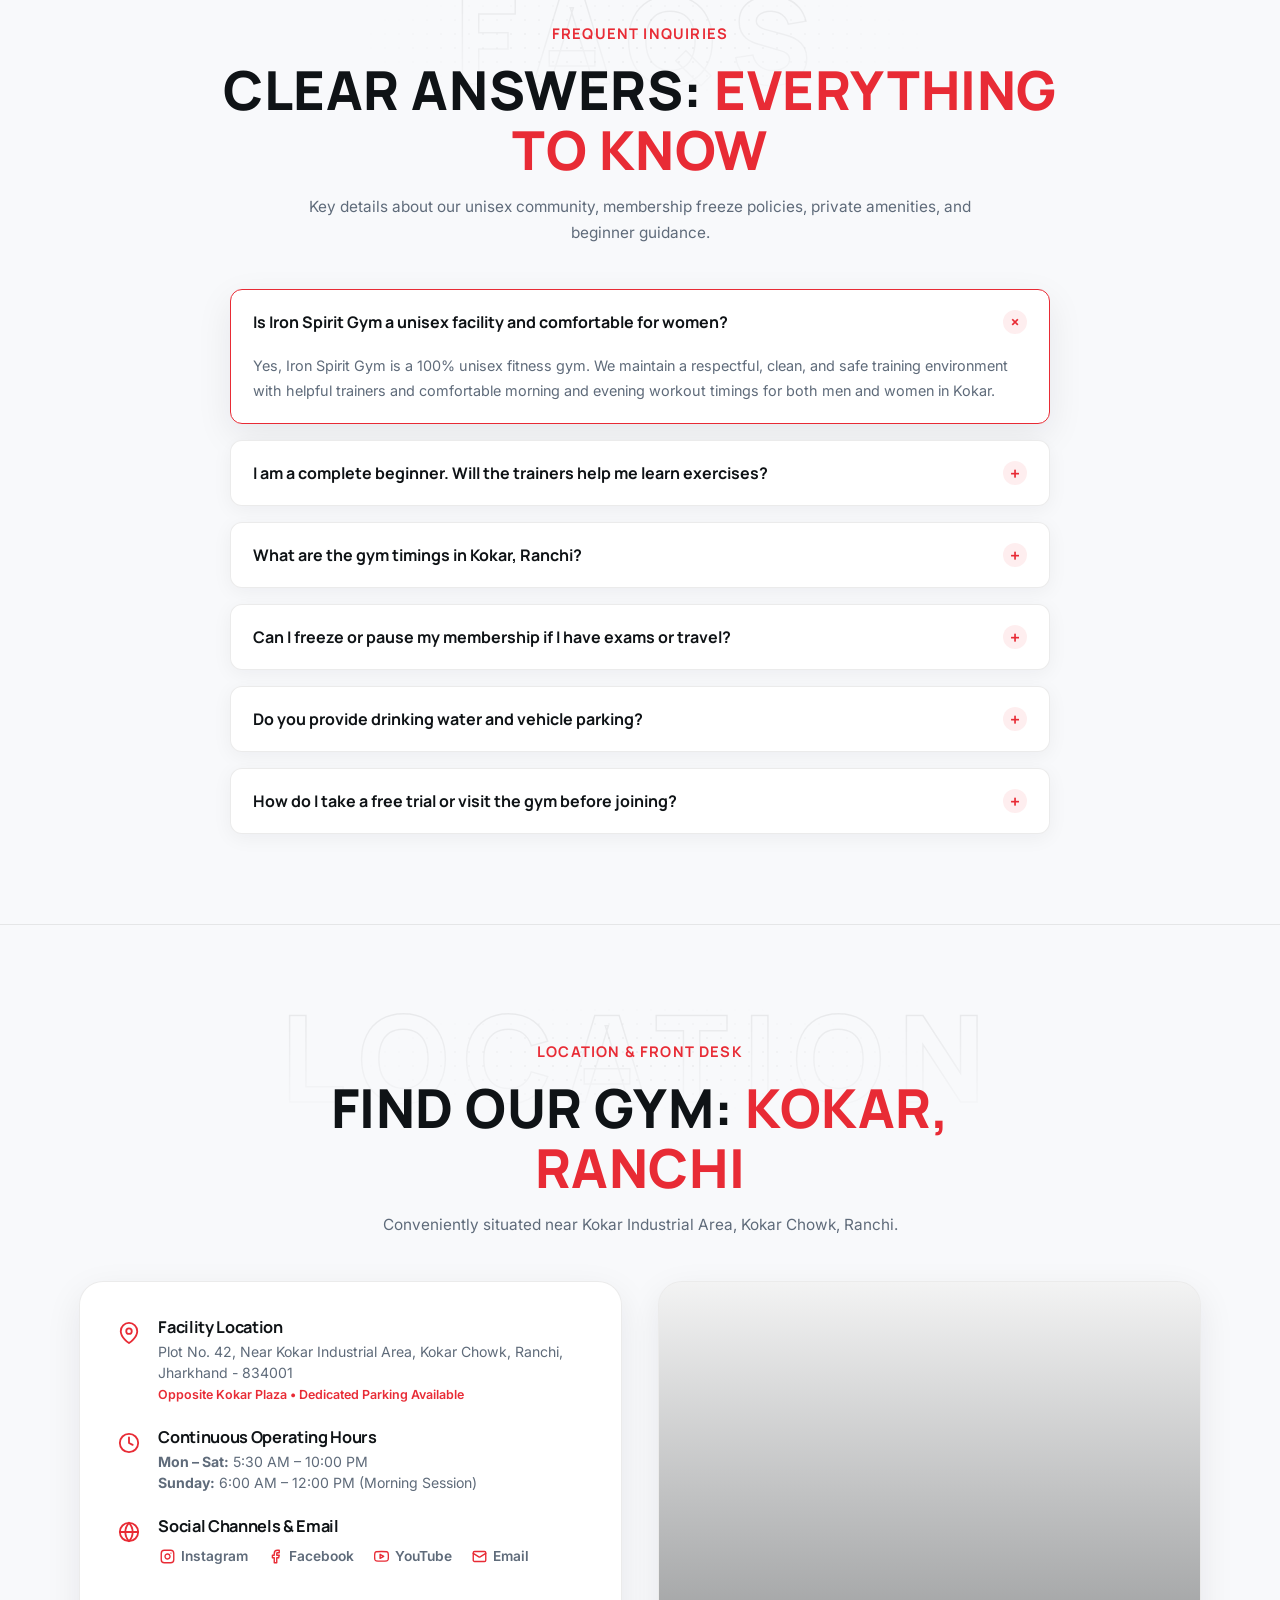
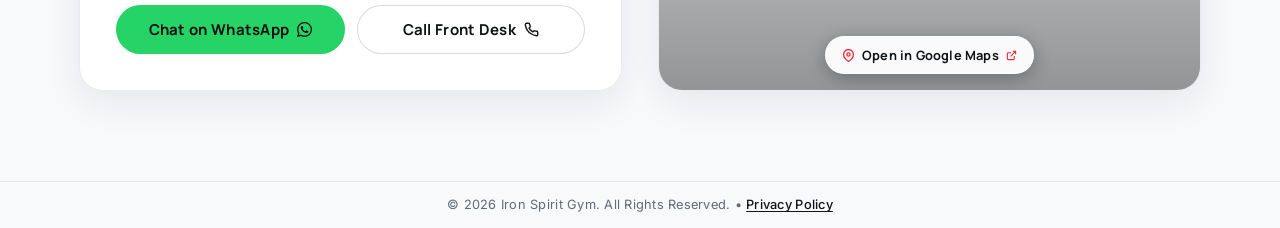
==== commit 3311b33d: ",," ====
--- a/index.html
+++ b/index.html
@@ -274,28 +274,8 @@
   <main id="main-content">
     <!-- HERO IMMERSIVE SECTION -->
     <section id="hero" class="hero-immersive-section" aria-label="Iron Spirit Gym Hero Presentation">
-      <!-- Full-Bleed Media Slider (Underneath Content) -->
-      <div class="hero-media-slider" id="hero-media-slider">
-        <!-- Slide 1: Default Brand Graphic on the Right (Atmospheric Crimson Background) -->
-        <div class="hero-slide active" data-slide="0">
-          <div class="hero-slide-bg-canvas"></div>
-          <div class="hero-slide-halo" aria-hidden="true"></div>
-          <div class="hero-slide-logo-container">
-            <img
-              src="main_logo.png"
-              alt="Iron Spirit Gym Official Emblem"
-              class="hero-seamless-logo"
-            />
-          </div>
-        </div>
-
-        <!-- Slide 2: Full-Bleed High-Performance Video -->
-        <div class="hero-slide" data-slide="1">
-          <video class="hero-bg-media hero-bg-video" loop muted playsinline preload="auto">
-            <source src="hero.mp4" type="video/mp4" />
-          </video>
-        </div>
-      </div>
+      <!-- Full-Bleed Media Slider (Rendered 100% dynamically from data/hero.json) -->
+      <div class="hero-media-slider" id="hero-media-slider"></div>
 
       <!-- Cinematic Gradient Overlay for Peak Contrast & Text Legibility -->
       <div class="hero-overlay-gradient"></div>
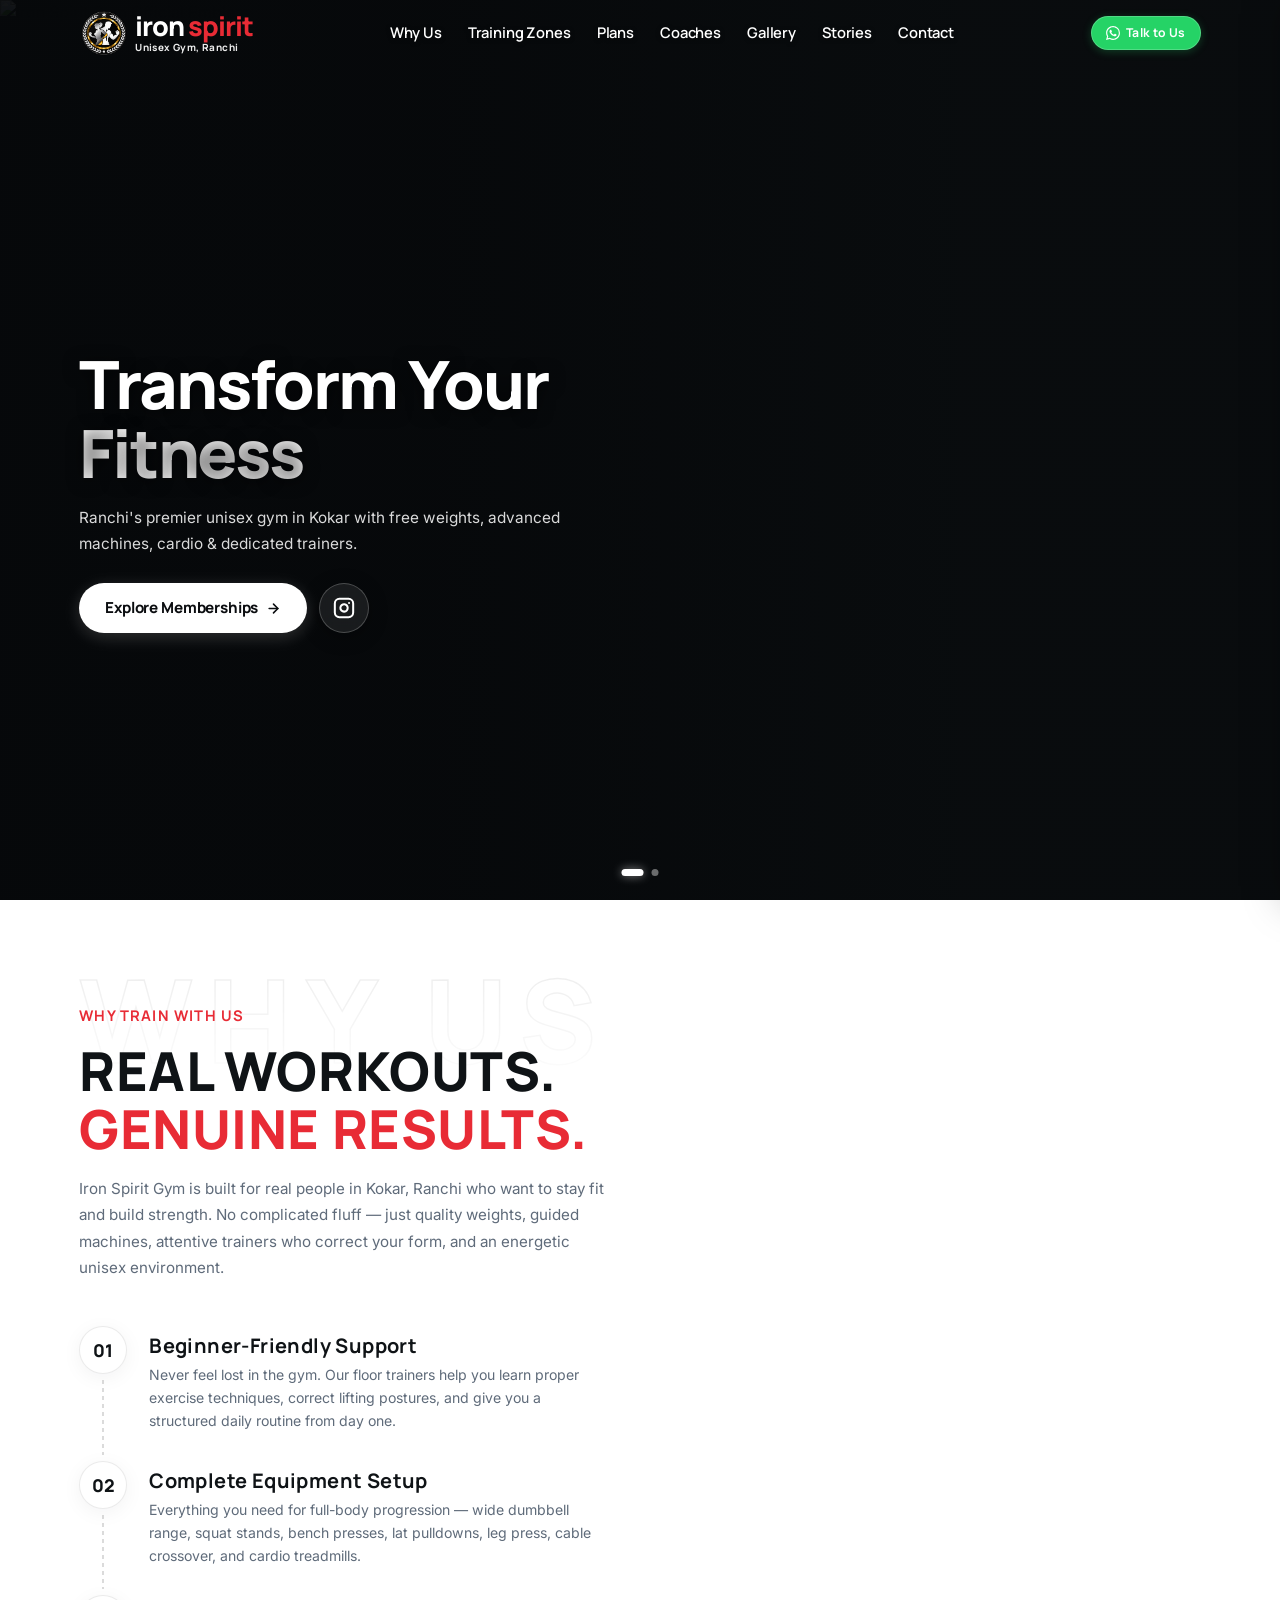
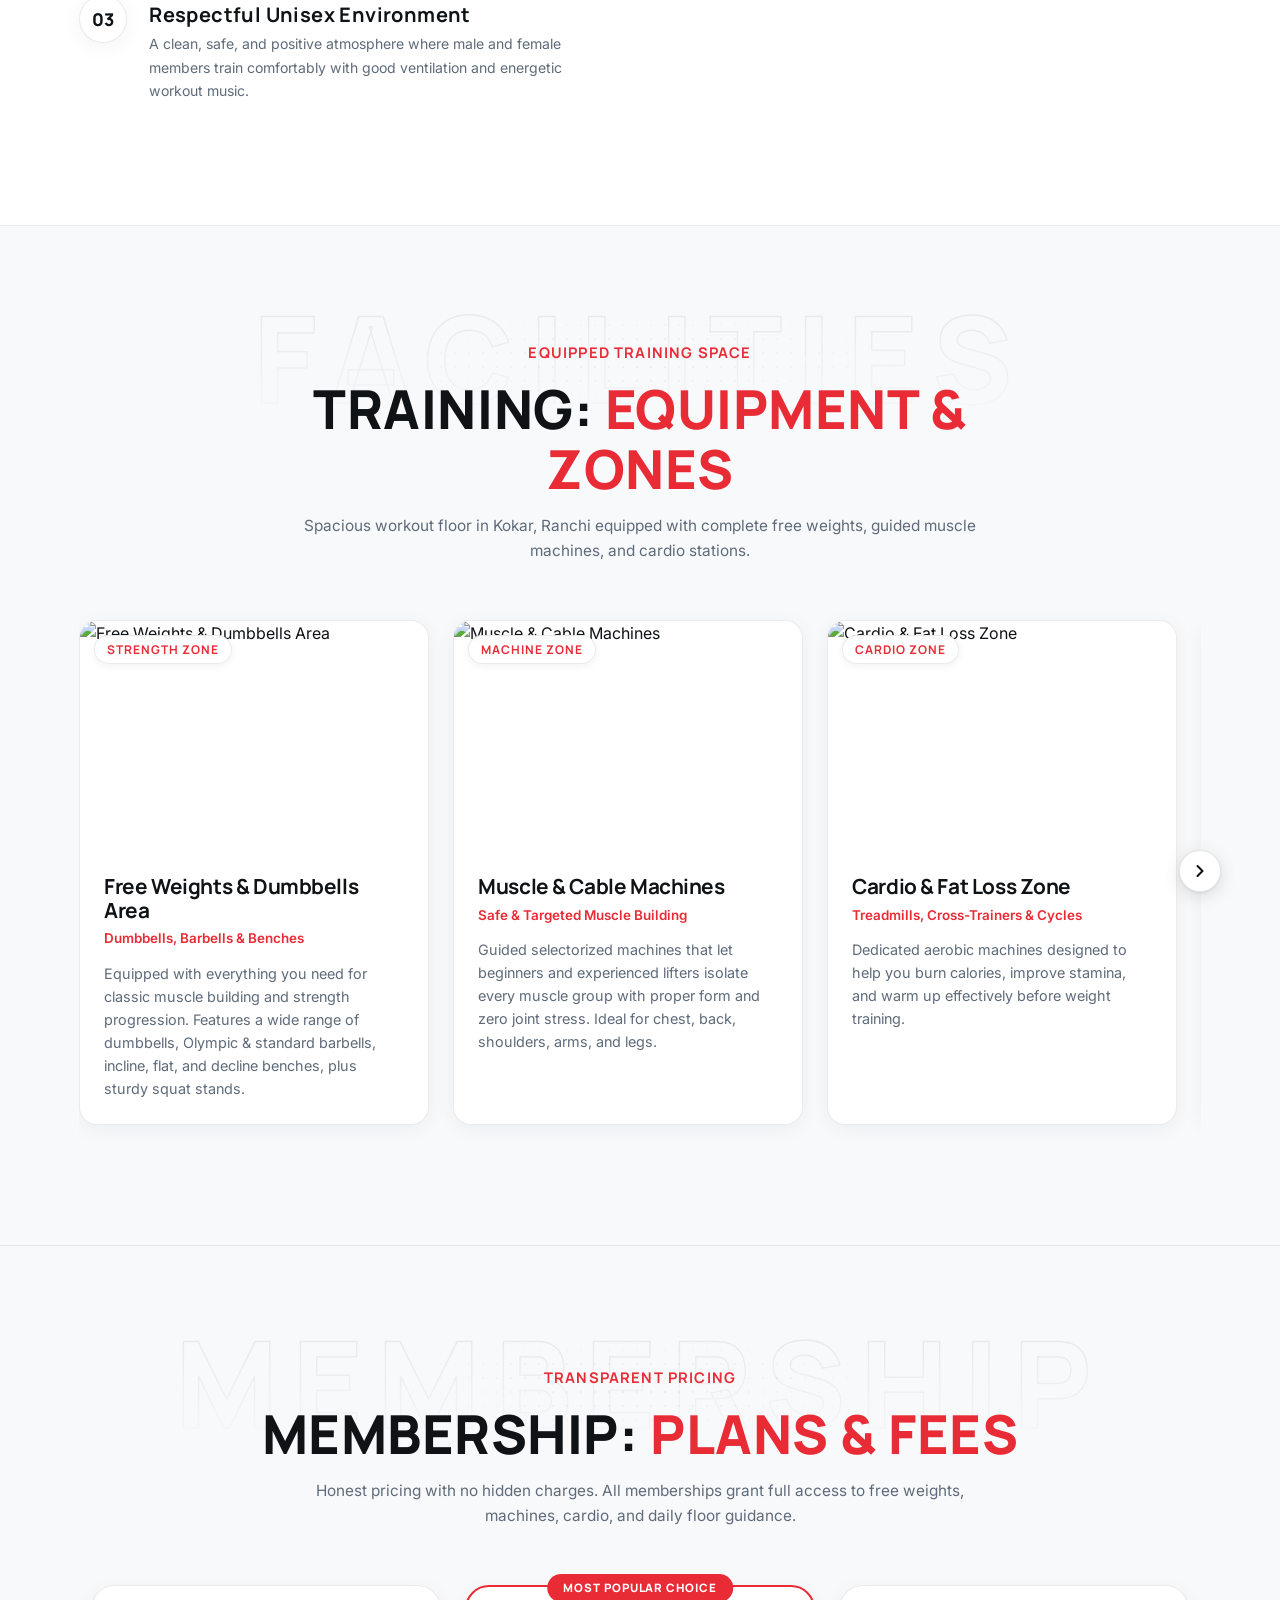
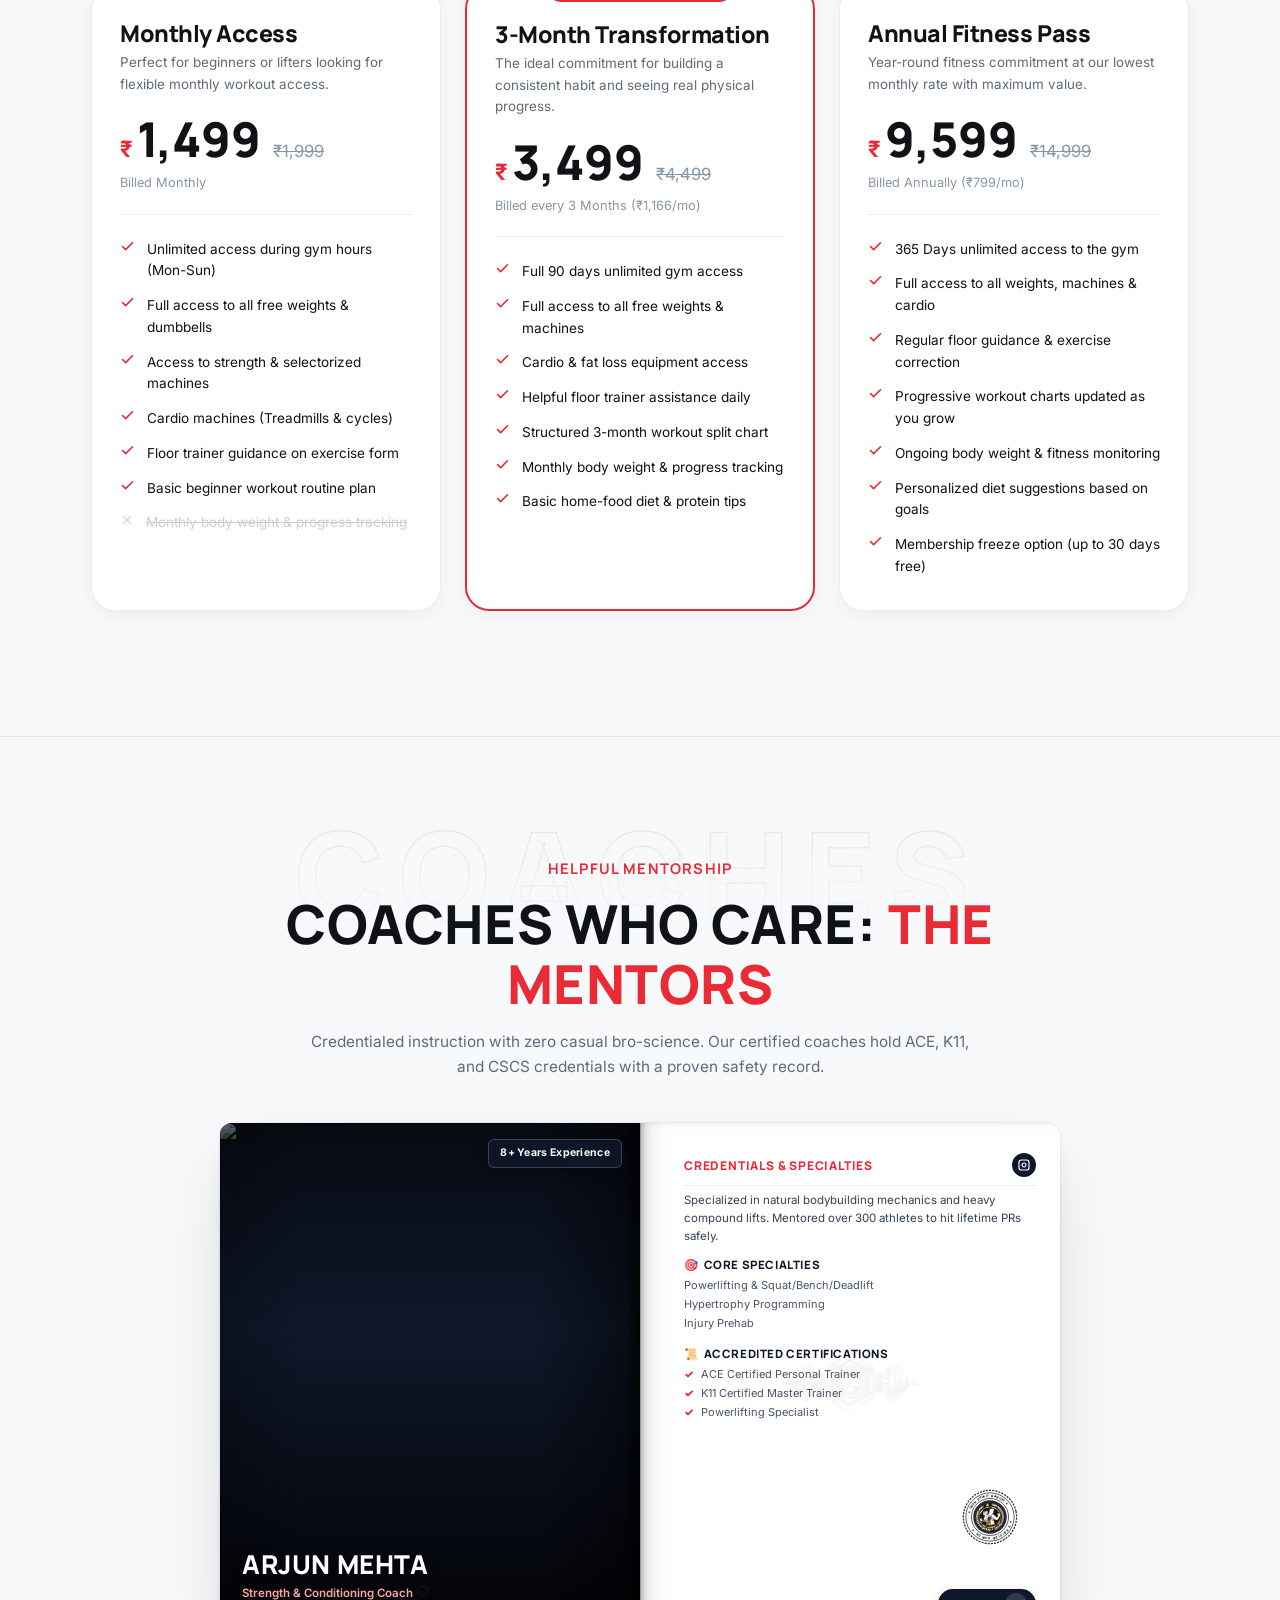
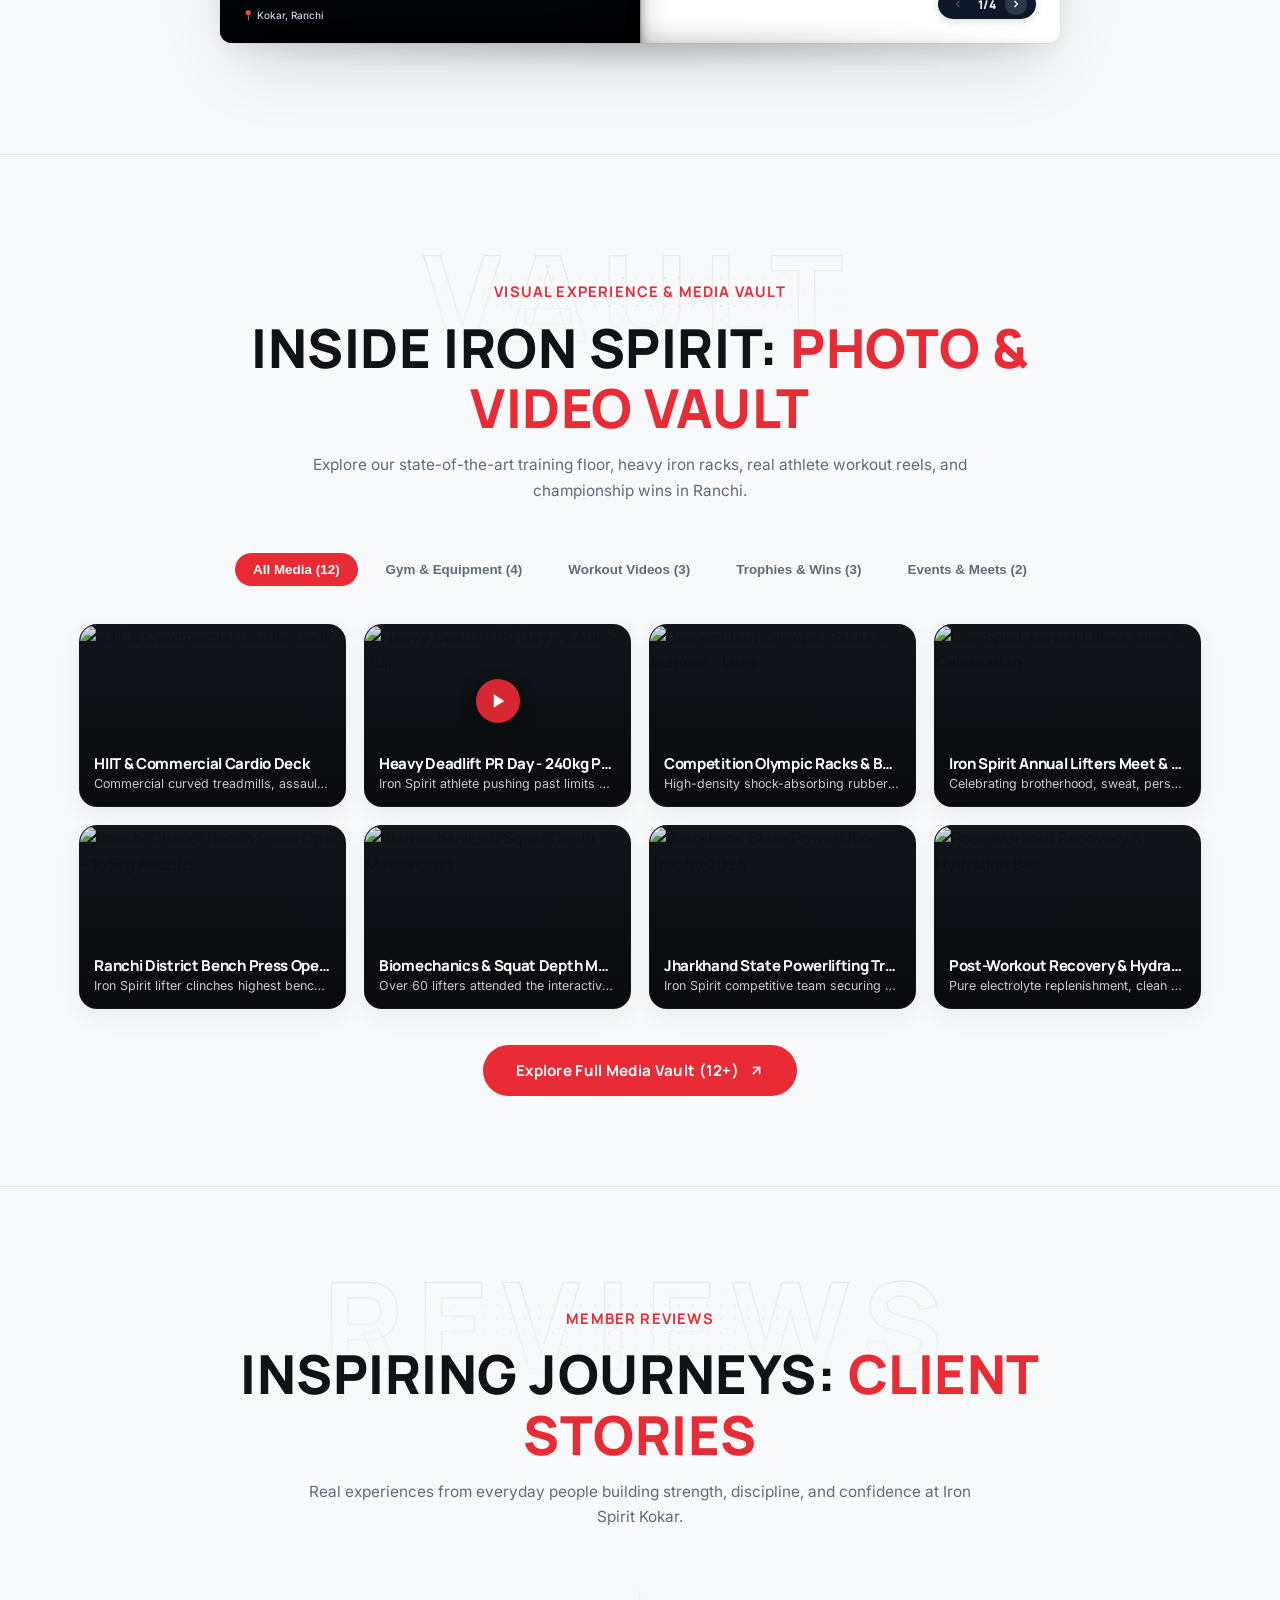
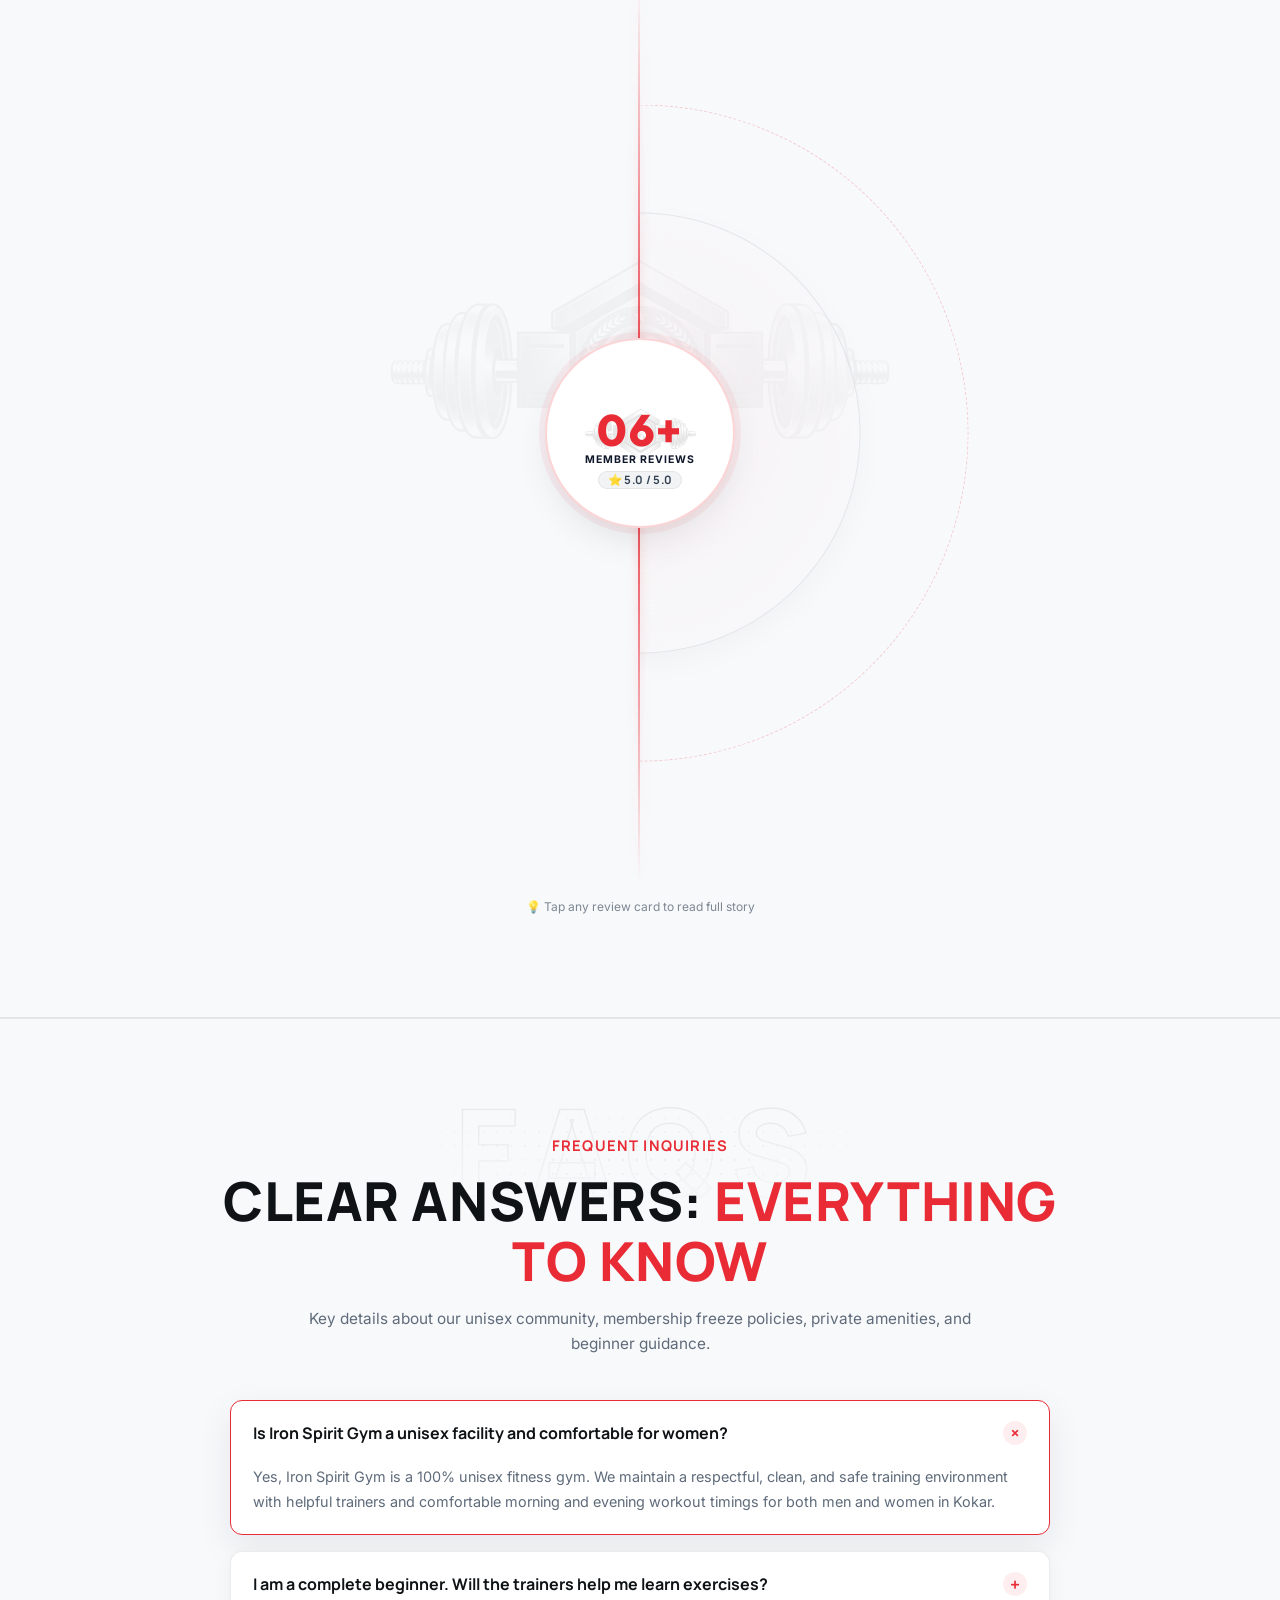
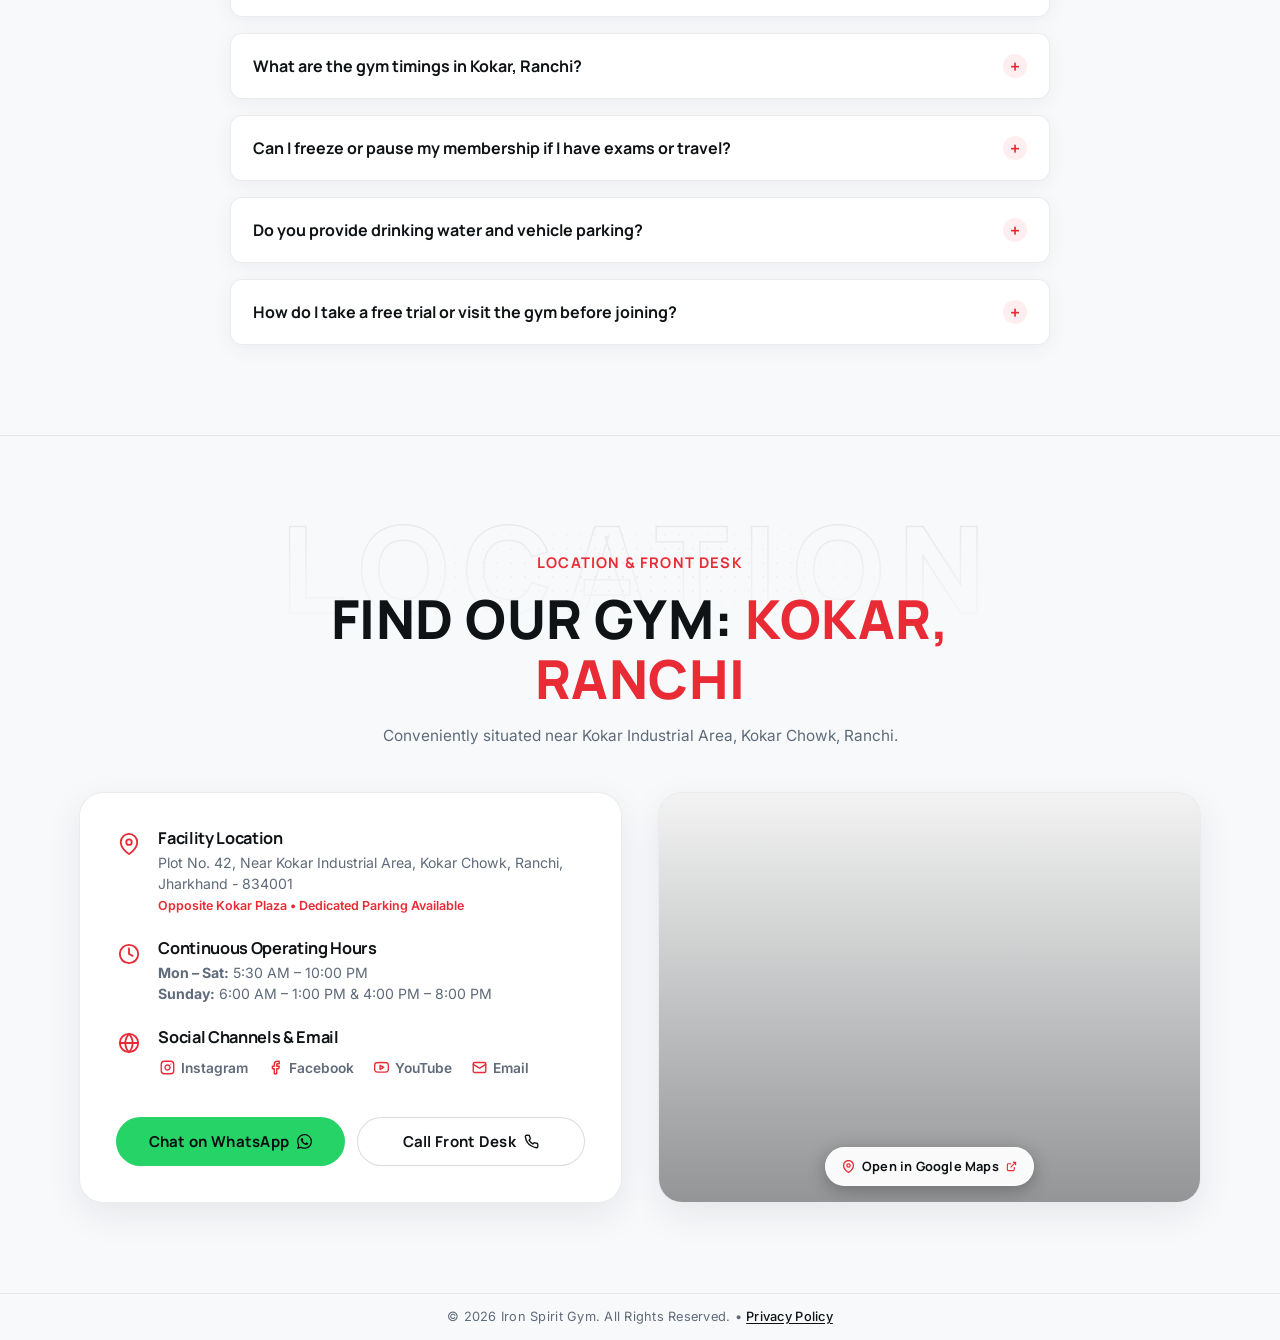
==== commit 7103855b: "ui improvements" ====
--- a/index.html
+++ b/index.html
@@ -150,7 +150,7 @@
         </ul>
 
         <div class="nav-actions">
-          <a href="https://wa.me/919835124789" target="_blank" class="nav-whatsapp-cta whatsapp-link" aria-label="Talk to Us on WhatsApp">
+          <a href="#" target="_blank" class="nav-whatsapp-cta whatsapp-link" aria-label="Talk to Us on WhatsApp">
             <svg width="15" height="15" viewBox="0 0 24 24" fill="currentColor" aria-hidden="true"><path d="M17.472 14.382c-.297-.149-1.758-.867-2.03-.967-.273-.099-.471-.148-.67.15-.197.297-.767.966-.94 1.164-.173.199-.347.223-.644.075-.297-.15-1.255-.463-2.39-1.475-.883-.788-1.48-1.761-1.653-2.059-.173-.297-.018-.458.13-.606.134-.133.298-.347.446-.52.149-.174.198-.298.298-.497.099-.198.05-.371-.025-.52-.075-.149-.669-1.612-.916-2.207-.242-.579-.487-.5-.669-.51-.173-.008-.371-.01-.57-.01-.198 0-.52.074-.792.372-.272.297-1.04 1.016-1.04 2.479 0 1.462 1.065 2.875 1.213 3.074.149.198 2.096 3.2 5.077 4.487.709.306 1.262.489 1.694.625.712.227 1.36.195 1.871.118.571-.085 1.758-.719 2.006-1.413.248-.694.248-1.289.173-1.413-.074-.124-.272-.198-.57-.347m-5.421 7.403h-.004a9.87 9.87 0 01-5.031-1.378l-.361-.214-3.741.982.998-3.648-.235-.374a9.86 9.86 0 01-1.51-5.26c.001-5.45 4.436-9.884 9.888-9.884 2.64 0 5.122 1.03 6.988 2.898a9.825 9.825 0 012.893 6.994c-.003 5.45-4.437 9.884-9.885 9.884m8.413-18.297A11.815 11.815 0 0012.05 0C5.495 0 .16 5.335.157 11.892c0 2.096.547 4.142 1.588 5.945L.057 24l6.305-1.654a11.882 11.882 0 005.683 1.448h.005c6.554 0 11.89-5.335 11.893-11.893a11.821 11.821 0 00-3.48-8.413Z"/></svg>
             <span>Talk to Us</span>
           </a>
@@ -254,11 +254,11 @@
 
       <div class="sidebar-cta-section">
         <div class="sidebar-contact-buttons">
-          <a href="https://wa.me/919835124789" target="_blank" class="btn btn-whatsapp sidebar-wa-btn whatsapp-link">
+          <a href="#" target="_blank" class="btn btn-whatsapp sidebar-wa-btn whatsapp-link">
             <svg width="17" height="17" viewBox="0 0 24 24" fill="currentColor" aria-hidden="true"><path d="M17.472 14.382c-.297-.149-1.758-.867-2.03-.967-.273-.099-.471-.148-.67.15-.197.297-.767.966-.94 1.164-.173.199-.347.223-.644.075-.297-.15-1.255-.463-2.39-1.475-.883-.788-1.48-1.761-1.653-2.059-.173-.297-.018-.458.13-.606.134-.133.298-.347.446-.52.149-.174.198-.298.298-.497.099-.198.05-.371-.025-.52-.075-.149-.669-1.612-.916-2.207-.242-.579-.487-.5-.669-.51-.173-.008-.371-.01-.57-.01-.198 0-.52.074-.792.372-.272.297-1.04 1.016-1.04 2.479 0 1.462 1.065 2.875 1.213 3.074.149.198 2.096 3.2 5.077 4.487.709.306 1.262.489 1.694.625.712.227 1.36.195 1.871.118.571-.085 1.758-.719 2.006-1.413.248-.694.248-1.289.173-1.413-.074-.124-.272-.198-.57-.347m-5.421 7.403h-.004a9.87 9.87 0 01-5.031-1.378l-.361-.214-3.741.982.998-3.648-.235-.374a9.86 9.86 0 01-1.51-5.26c.001-5.45 4.436-9.884 9.888-9.884 2.64 0 5.122 1.03 6.988 2.898a9.825 9.825 0 012.893 6.994c-.003 5.45-4.437 9.884-9.885 9.884m8.413-18.297A11.815 11.815 0 0012.05 0C5.495 0 .16 5.335.157 11.892c0 2.096.547 4.142 1.588 5.945L.057 24l6.305-1.654a11.882 11.882 0 005.683 1.448h.005c6.554 0 11.89-5.335 11.893-11.893a11.821 11.821 0 00-3.48-8.413Z"/></svg>
             WhatsApp
           </a>
-          <a href="tel:+919835124789" class="btn btn-outline-light sidebar-call-btn call-link">
+          <a href="#" class="btn btn-outline-light sidebar-call-btn call-link">
             <svg width="16" height="16" viewBox="0 0 24 24" fill="none" stroke="currentColor" stroke-width="2" stroke-linecap="round" stroke-linejoin="round"><path d="M22 16.92v3a2 2 0 0 1-2.18 2 19.79 19.79 0 0 1-8.63-3.07 19.5 19.5 0 0 1-6-6 19.79 19.79 0 0 1-3.07-8.67A2 2 0 0 1 4.11 2h3a2 2 0 0 1 2 1.72 12.84 12.84 0 0 0 .7 2.81 2 2 0 0 1-.45 2.11L8.09 9.91a16 16 0 0 0 6 6l1.27-1.27a2 2 0 0 1 2.11-.45 12.84 12.84 0 0 0 2.81.7A2 2 0 0 1 22 16.92z"></path></svg>
             Call Desk
           </a>
@@ -294,7 +294,7 @@
               <span>Explore Memberships</span>
               <svg width="15" height="15" viewBox="0 0 24 24" fill="none" stroke="currentColor" stroke-width="2.5" stroke-linecap="round" stroke-linejoin="round" aria-hidden="true"><line x1="5" y1="12" x2="19" y2="12"></line><polyline points="12 5 19 12 12 19"></polyline></svg>
             </a>
-            <a href="https://instagram.com" target="_blank" rel="noopener noreferrer" class="hero-btn-insta" id="hero-instagram-link" aria-label="Iron Spirit Gym on Instagram" title="Follow us on Instagram">
+            <a href="#" target="_blank" rel="noopener noreferrer" class="hero-btn-insta" id="hero-instagram-link" aria-label="Iron Spirit Gym on Instagram" title="Follow us on Instagram">
               <svg width="20" height="20" viewBox="0 0 24 24" fill="none" stroke="currentColor" stroke-width="2.2" stroke-linecap="round" stroke-linejoin="round">
                 <rect x="2" y="2" width="20" height="20" rx="5" ry="5"></rect>
                 <path d="M16 11.37A4 4 0 1 1 12.63 8 4 4 0 0 1 16 11.37z"></path>
@@ -614,15 +614,17 @@
           </button>
         </div>
 
-        <!-- Featured Gallery Cards Grid (Responsive Grid on Desktop / Snap Carousel on Mobile) -->
+        <!-- Featured Gallery Cards Grid (4 Cards Desktop Grid / Snap Carousel on Mobile) -->
         <div class="gallery-grid" id="gallery-preview-grid">
           <!-- Populated dynamically via JS / gallery.json -->
-          <div class="skeleton-card" style="height: 280px; border-radius: 18px;"></div>
-          <div class="skeleton-card" style="height: 280px; border-radius: 18px;"></div>
-          <div class="skeleton-card" style="height: 280px; border-radius: 18px;"></div>
-          <div class="skeleton-card" style="height: 280px; border-radius: 18px;"></div>
-          <div class="skeleton-card" style="height: 280px; border-radius: 18px;"></div>
-          <div class="skeleton-card" style="height: 280px; border-radius: 18px;"></div>
+          <div class="skeleton-card" style="aspect-ratio: 16 / 11; border-radius: 18px;"></div>
+          <div class="skeleton-card" style="aspect-ratio: 16 / 11; border-radius: 18px;"></div>
+          <div class="skeleton-card" style="aspect-ratio: 16 / 11; border-radius: 18px;"></div>
+          <div class="skeleton-card" style="aspect-ratio: 16 / 11; border-radius: 18px;"></div>
+          <div class="skeleton-card" style="aspect-ratio: 16 / 11; border-radius: 18px;"></div>
+          <div class="skeleton-card" style="aspect-ratio: 16 / 11; border-radius: 18px;"></div>
+          <div class="skeleton-card" style="aspect-ratio: 16 / 11; border-radius: 18px;"></div>
+          <div class="skeleton-card" style="aspect-ratio: 16 / 11; border-radius: 18px;"></div>
         </div>
 
         <!-- View Full Gallery CTA Button -->
@@ -1003,8 +1005,8 @@
       </button>
       <a id="offer-popup-link" href="#" target="_blank" rel="noopener noreferrer" class="offer-image-wrapper" aria-label="Claim Special Gym Offer">
         <picture id="offer-popup-picture">
-          <source id="offer-popup-source-desktop" media="(min-width: 769px)" srcset="bannerPc.png" />
-          <img id="offer-popup-img" src="banner.png" alt="Special Gym Offer Banner" class="offer-poster-img" />
+          <source id="offer-popup-source-desktop" media="(min-width: 769px)" srcset="" />
+          <img id="offer-popup-img" src="" alt="Special Gym Offer Banner" class="offer-poster-img" />
         </picture>
       </a>
     </div>
@@ -1196,8 +1198,8 @@
         </a>
       </div>
 
-      <!-- Pinned / Fixed WhatsApp Button on the Far Right -->
-      <a href="https://wa.me/919835124789" target="_blank" rel="noopener" class="bottom-nav-fixed-wa whatsapp-link" aria-label="Talk to Us on WhatsApp">
+      <!-- Pinned / Fixed WhatsApp Button on the Far Right (Dynamic from gym-info.json) -->
+      <a href="#" target="_blank" rel="noopener" class="bottom-nav-fixed-wa whatsapp-link" aria-label="Talk to Us on WhatsApp">
         <div class="bottom-nav-icon">
           <svg width="20" height="20" viewBox="0 0 24 24" fill="currentColor" aria-hidden="true">
             <path d="M17.472 14.382c-.297-.149-1.758-.867-2.03-.967-.273-.099-.471-.148-.67.15-.197.297-.767.966-.94 1.164-.173.199-.347.223-.644.075-.297-.15-1.255-.463-2.39-1.475-.883-.788-1.48-1.761-1.653-2.059-.173-.297-.018-.458.13-.606.134-.133.298-.347.446-.52.149-.174.198-.298.298-.497.099-.198.05-.371-.025-.52-.075-.149-.669-1.612-.916-2.207-.242-.579-.487-.5-.669-.51-.173-.008-.371-.01-.57-.01-.198 0-.52.074-.792.372-.272.297-1.04 1.016-1.04 2.479 0 1.462 1.065 2.875 1.213 3.074.149.198 2.096 3.2 5.077 4.487.709.306 1.262.489 1.694.625.712.227 1.36.195 1.871.118.571-.085 1.758-.719 2.006-1.413.248-.694.248-1.289.173-1.413-.074-.124-.272-.198-.57-.347m-5.421 7.403h-.004a9.87 9.87 0 01-5.031-1.378l-.361-.214-3.741.982.998-3.648-.235-.374a9.86 9.86 0 01-1.51-5.26c.001-5.45 4.436-9.884 9.888-9.884 2.64 0 5.122 1.03 6.988 2.898a9.825 9.825 0 012.893 6.994c-.003 5.45-4.437 9.884-9.885 9.884m8.413-18.297A11.815 11.815 0 0012.05 0C5.495 0 .16 5.335.157 11.892c0 2.096.547 4.142 1.588 5.945L.057 24l6.305-1.654a11.882 11.882 0 005.683 1.448h.005c6.554 0 11.89-5.335 11.893-11.893a11.821 11.821 0 00-3.48-8.413Z"></path>
@@ -1207,6 +1209,12 @@
       </a>
     </div>
   </nav>
+
+  <!-- FLOATING SIDE FEEDBACK / GOOGLE REVIEW TAB (APPEARS AFTER HERO SECTION) -->
+  <a href="#" id="floating-feedback-tab" class="floating-feedback-tab" target="_blank" rel="noopener noreferrer" aria-label="Feedback & Google Review">
+    <span class="feedback-tab-star" aria-hidden="true">★</span>
+    <span class="feedback-tab-text">Feedback</span>
+  </a>
 
   <!-- GSAP & ScrollTrigger Animation Engine -->
   <script src="https://cdnjs.cloudflare.com/ajax/libs/gsap/3.12.2/gsap.min.js"></script>
--- a/css/style.css
+++ b/css/style.css
@@ -2159,7 +2159,7 @@
   font-size: 0.9rem;
   color: var(--text-secondary);
   line-height: 1.6;
-  margin-bottom: 20px;
+  margin-bottom: 0;
 }
 
 .amenity-highlights {
@@ -2191,6 +2191,7 @@
    ========================================================================== */
 .pricing-section {
   padding: 95px 0;
+  border-top: 1px solid var(--border-subtle);
   position: relative;
 }
 
@@ -2833,6 +2834,42 @@
   margin-right: 4px;
 }
 
+/* Authentic Matte Black Inked Rubber Stamp for Certified Coaches */
+.mag-verified-stamp {
+  position: absolute;
+  right: 28px;
+  bottom: 84px;
+  width: 84px;
+  height: 84px;
+  color: #1a1e24;
+  opacity: 0.92;
+  transform: rotate(-12deg);
+  pointer-events: none;
+  z-index: 1;
+  mix-blend-mode: multiply;
+  user-select: none;
+}
+
+.mag-stamp-svg {
+  width: 100%;
+  height: 100%;
+  display: block;
+}
+
+.mag-stamp-logo-img {
+  filter: contrast(120%) brightness(1.05);
+}
+
+@media (max-width: 768px) {
+  .mag-verified-stamp {
+    position: relative;
+    right: auto;
+    bottom: auto;
+    width: 68px;
+    height: 68px;
+  }
+}
+
 .mag-action-row {
   position: relative;
   z-index: 1;
@@ -3387,37 +3424,46 @@
 }
 
 /* Gallery Cards Grid */
+/* Gallery Cards Grid (4 Cards per row on Desktop with Full-Bleed Overlay Text) */
 .gallery-grid {
   display: grid;
-  grid-template-columns: repeat(3, 1fr);
-  gap: 24px;
-  margin-bottom: 40px;
+  grid-template-columns: repeat(4, 1fr);
+  gap: 18px;
+  margin-bottom: 36px;
+}
+
+@media (max-width: 1024px) and (min-width: 769px) {
+  .gallery-grid {
+    grid-template-columns: repeat(2, 1fr);
+    gap: 16px;
+  }
 }
 
 .gallery-card {
   position: relative;
-  background: var(--bg-card);
-  border: 1px solid var(--border-color);
-  border-radius: 20px;
+  background: #12161b;
+  border: 1px solid rgba(0, 0, 0, 0.08);
+  border-radius: 18px;
   overflow: hidden;
-  box-shadow: 0 8px 24px rgba(0, 0, 0, 0.04);
-  transition: box-shadow 0.3s ease, border-color 0.3s ease;
+  box-shadow: 0 8px 24px rgba(0, 0, 0, 0.06);
+  transition: transform 0.3s ease, box-shadow 0.3s ease, border-color 0.3s ease;
   cursor: pointer;
-  display: flex;
-  flex-direction: column;
+  display: block;
+  aspect-ratio: 16 / 11;
 }
 
 .gallery-card:hover {
-  box-shadow: 0 12px 30px rgba(0, 0, 0, 0.08), 0 0 0 1px rgba(229, 9, 20, 0.25);
-  border-color: rgba(229, 9, 20, 0.35);
+  transform: translateY(-4px);
+  box-shadow: 0 14px 36px rgba(0, 0, 0, 0.14), 0 0 0 1px rgba(232, 43, 53, 0.4);
+  border-color: rgba(232, 43, 53, 0.5);
 }
 
 .gallery-card-media {
   position: relative;
   width: 100%;
-  aspect-ratio: 16 / 10;
+  height: 100%;
   overflow: hidden;
-  background-color: #e2e8f0;
+  background-color: #12161b;
 }
 
 .gallery-card-media::before {
@@ -3452,7 +3498,11 @@
   object-fit: cover;
   display: block;
   opacity: 0;
-  transition: opacity 0.35s ease;
+  transition: opacity 0.35s ease, transform 0.45s ease;
+}
+
+.gallery-card:hover .gallery-card-img {
+  transform: scale(1.05);
 }
 
 .gallery-card-img.is-loaded {
@@ -3471,65 +3521,86 @@
 .gallery-card-overlay {
   position: absolute;
   inset: 0;
-  background: linear-gradient(180deg, rgba(0,0,0,0.1) 0%, rgba(0,0,0,0.7) 100%);
+  background: linear-gradient(180deg, rgba(0, 0, 0, 0.05) 0%, rgba(0, 0, 0, 0.25) 40%, rgba(8, 10, 13, 0.92) 100%);
   pointer-events: none;
   z-index: 2;
+  transition: background 0.3s ease;
+}
+
+.gallery-card:hover .gallery-card-overlay {
+  background: linear-gradient(180deg, rgba(0, 0, 0, 0.05) 0%, rgba(0, 0, 0, 0.3) 35%, rgba(8, 10, 13, 0.96) 100%);
 }
 
 .gallery-play-icon-wrap {
   position: absolute;
-  top: 50%;
+  top: 42%;
   left: 50%;
   transform: translate(-50%, -50%);
-  width: 48px;
-  height: 48px;
-  background: rgba(229, 9, 20, 0.9);
+  width: 44px;
+  height: 44px;
+  background: rgba(232, 43, 53, 0.92);
   color: #ffffff;
   border-radius: 50%;
   display: flex;
   align-items: center;
   justify-content: center;
-  box-shadow: 0 4px 14px rgba(0, 0, 0, 0.35);
-  transition: background 0.2s ease, box-shadow 0.2s ease;
+  box-shadow: 0 4px 16px rgba(0, 0, 0, 0.4);
+  transition: transform 0.25s ease, background 0.2s ease, box-shadow 0.2s ease;
   z-index: 3;
+}
+
+.gallery-play-icon-wrap svg {
+  margin-left: 2.5px; /* Optical center adjustment: aligns the play triangle's center of mass with the circle */
+  display: block;
 }
 
 .gallery-card:hover .gallery-play-icon-wrap {
   background: var(--red);
-  box-shadow: 0 4px 16px rgba(0, 0, 0, 0.45);
+  transform: translate(-50%, -50%) scale(1.1);
+  box-shadow: 0 6px 20px rgba(232, 43, 53, 0.5);
 }
 
 .gallery-card-info {
-  padding: 18px 20px;
+  position: absolute;
+  bottom: 0;
+  left: 0;
+  right: 0;
+  padding: 12px 14px 14px 14px;
   display: flex;
   flex-direction: column;
-  flex: 1;
-  background: var(--bg-card);
+  gap: 2px;
+  background: transparent !important;
+  z-index: 3;
+  pointer-events: none;
 }
 
 .gallery-card-title {
-  font-size: 1.05rem;
-  font-weight: 700;
-  margin-bottom: 6px;
-  color: var(--text-primary);
-  line-height: 1.35;
+  font-size: 0.94rem;
+  font-weight: 750;
+  font-family: var(--font-heading);
+  color: #ffffff;
+  line-height: 1.25;
+  margin: 0;
+  white-space: nowrap;
+  overflow: hidden;
+  text-overflow: ellipsis;
+  display: block;
   transition: color 0.2s ease;
 }
 
 .gallery-card:hover .gallery-card-title {
-  color: var(--red);
+  color: #ff5660;
 }
 
 .gallery-card-desc {
-  font-size: 0.84rem;
-  color: var(--text-secondary);
-  line-height: 1.5;
+  font-size: 0.78rem;
+  color: rgba(255, 255, 255, 0.78);
+  line-height: 1.3;
   margin: 0;
-  display: -webkit-box;
-  -webkit-line-clamp: 2;
-  line-clamp: 2;
-  -webkit-box-orient: vertical;
+  white-space: nowrap;
   overflow: hidden;
+  text-overflow: ellipsis;
+  display: block;
 }
 
 .gallery-cta-wrapper {
@@ -3806,6 +3877,11 @@
   box-shadow: 0 4px 14px rgba(0, 0, 0, 0.35);
   transition: background 0.2s ease, box-shadow 0.2s ease;
   z-index: 3;
+}
+
+.vault-tile-play svg {
+  margin-left: 2px; /* Optical center adjustment for play triangle */
+  display: block;
 }
 
 .vault-photo-tile:hover .vault-tile-play {
@@ -4223,24 +4299,38 @@
 
   .gallery-card-media {
     aspect-ratio: 16 / 11;
+    width: 100%;
+    height: 100%;
   }
 
   .gallery-card-info {
-    padding: 14px 16px;
+    position: absolute !important;
+    bottom: 0 !important;
+    left: 0 !important;
+    right: 0 !important;
+    padding: 10px 14px 12px 14px !important;
+    background: transparent !important;
+    z-index: 3 !important;
+    pointer-events: none !important;
   }
 
   .gallery-card-title {
-    font-size: 0.98rem;
-    margin-bottom: 4px;
+    font-size: 0.90rem !important;
+    margin-bottom: 2px !important;
+    color: #ffffff !important;
+    white-space: nowrap !important;
+    overflow: hidden !important;
+    text-overflow: ellipsis !important;
+    display: block !important;
   }
 
   .gallery-card-desc {
-    font-size: 0.8rem;
-    display: -webkit-box;
-    -webkit-line-clamp: 2;
-    line-clamp: 2;
-    -webkit-box-orient: vertical;
-    overflow: hidden;
+    font-size: 0.74rem !important;
+    color: rgba(255, 255, 255, 0.8) !important;
+    white-space: nowrap !important;
+    overflow: hidden !important;
+    text-overflow: ellipsis !important;
+    display: block !important;
   }
 
   .gallery-cta-wrapper {
@@ -4597,36 +4687,50 @@
   overflow: visible;
 }
 
-/* Staggered Delay for up to 8 Orbiting Items */
+/* Staggered Delay and Incoming Stacking Context for Orbiting Items */
 ul#card-list li:nth-child(1), ul#card-list li:nth-child(1) .card {
   animation-delay: calc((var(--void-rotate-speed) / var(--void-count)) * 0);
+  z-index: 8;
 }
 ul#card-list li:nth-child(2), ul#card-list li:nth-child(2) .card {
   animation-delay: calc((var(--void-rotate-speed) / var(--void-count)) * -1);
+  z-index: 7;
 }
 ul#card-list li:nth-child(3), ul#card-list li:nth-child(3) .card {
   animation-delay: calc((var(--void-rotate-speed) / var(--void-count)) * -2);
+  z-index: 6;
 }
 ul#card-list li:nth-child(4), ul#card-list li:nth-child(4) .card {
   animation-delay: calc((var(--void-rotate-speed) / var(--void-count)) * -3);
+  z-index: 5;
 }
 ul#card-list li:nth-child(5), ul#card-list li:nth-child(5) .card {
   animation-delay: calc((var(--void-rotate-speed) / var(--void-count)) * -4);
+  z-index: 4;
 }
 ul#card-list li:nth-child(6), ul#card-list li:nth-child(6) .card {
   animation-delay: calc((var(--void-rotate-speed) / var(--void-count)) * -5);
+  z-index: 3;
 }
 ul#card-list li:nth-child(7), ul#card-list li:nth-child(7) .card {
   animation-delay: calc((var(--void-rotate-speed) / var(--void-count)) * -6);
+  z-index: 2;
 }
 ul#card-list li:nth-child(8), ul#card-list li:nth-child(8) .card {
   animation-delay: calc((var(--void-rotate-speed) / var(--void-count)) * -7);
+  z-index: 1;
+}
+
+ul#card-list li:hover,
+ul#card-list li:has(.card:hover),
+ul#card-list li .card:hover {
+  z-index: 999 !important;
 }
 
 /* Orbital Rotations */
 @keyframes rotateCW {
   from {
-    transform: translate3d(0px, -50%, -1px) rotate(-45deg);
+    transform: translate3d(0px, -50%, 0px) rotate(-45deg);
   }
   to {
     transform: translate3d(0px, -50%, 0px) rotate(-405deg);
@@ -5922,6 +6026,26 @@
   border-color: rgba(0, 0, 0, 0.22);
 }
 
+@media (min-width: 769px) {
+  .contact-modal-backdrop {
+    align-items: center;
+    justify-content: center;
+  }
+  .contact-modal-sheet {
+    border-radius: 24px;
+    transform: scale(0.95);
+    opacity: 0;
+    transition: transform 0.28s cubic-bezier(0.16, 1, 0.3, 1), opacity 0.28s ease;
+  }
+  .contact-modal-sheet.active {
+    transform: scale(1);
+    opacity: 1;
+  }
+  .contact-modal-handle {
+    display: none;
+  }
+}
+
 .map-container {
   position: relative;
   background: var(--surface);
@@ -6993,3 +7117,82 @@
   }
 }
 
+/* ==========================================================================
+   FLOATING SIDE FEEDBACK / GOOGLE REVIEW TAB (APPEARS AFTER HERO SECTION)
+   ========================================================================== */
+.floating-feedback-tab {
+  position: fixed;
+  right: 0;
+  top: 50%;
+  transform: translateY(-50%) translateX(100%);
+  background: #0f172a;
+  color: #ffffff;
+  border: 1px solid rgba(255, 255, 255, 0.16);
+  border-right: none;
+  border-radius: 10px 0 0 10px;
+  padding: 14px 8px 14px 10px;
+  display: flex;
+  flex-direction: column;
+  align-items: center;
+  justify-content: center;
+  gap: 7px;
+  text-decoration: none;
+  z-index: 920;
+  box-shadow: -4px 0 20px rgba(0, 0, 0, 0.25);
+  cursor: pointer;
+  opacity: 0;
+  pointer-events: none;
+  transition: transform 0.35s cubic-bezier(0.34, 1.56, 0.64, 1), opacity 0.3s ease, background 0.2s ease, box-shadow 0.2s ease;
+  user-select: none;
+  -webkit-tap-highlight-color: transparent;
+}
+
+.floating-feedback-tab.is-visible {
+  transform: translateY(-50%) translateX(0);
+  opacity: 1;
+  pointer-events: auto;
+}
+
+.floating-feedback-tab:hover {
+  background: var(--red, #e82b35);
+  box-shadow: -4px 0 24px rgba(232, 43, 53, 0.45);
+  transform: translateY(-50%) translateX(0);
+}
+
+.feedback-tab-star {
+  font-size: 13px;
+  color: #f59e0b;
+  line-height: 1;
+  display: block;
+}
+
+.floating-feedback-tab:hover .feedback-tab-star {
+  color: #ffffff;
+}
+
+.feedback-tab-text {
+  writing-mode: vertical-rl;
+  text-orientation: mixed;
+  font-family: var(--font-display, sans-serif);
+  font-size: 11.5px;
+  font-weight: 800;
+  letter-spacing: 1.5px;
+  text-transform: uppercase;
+  color: #ffffff;
+}
+
+@media (max-width: 768px) {
+  .floating-feedback-tab {
+    top: 42%;
+    padding: 12px 6px 12px 8px;
+    border-radius: 8px 0 0 8px;
+  }
+  .feedback-tab-text {
+    font-size: 10px;
+    letter-spacing: 1.1px;
+  }
+  .feedback-tab-star {
+    font-size: 11px;
+  }
+}
+
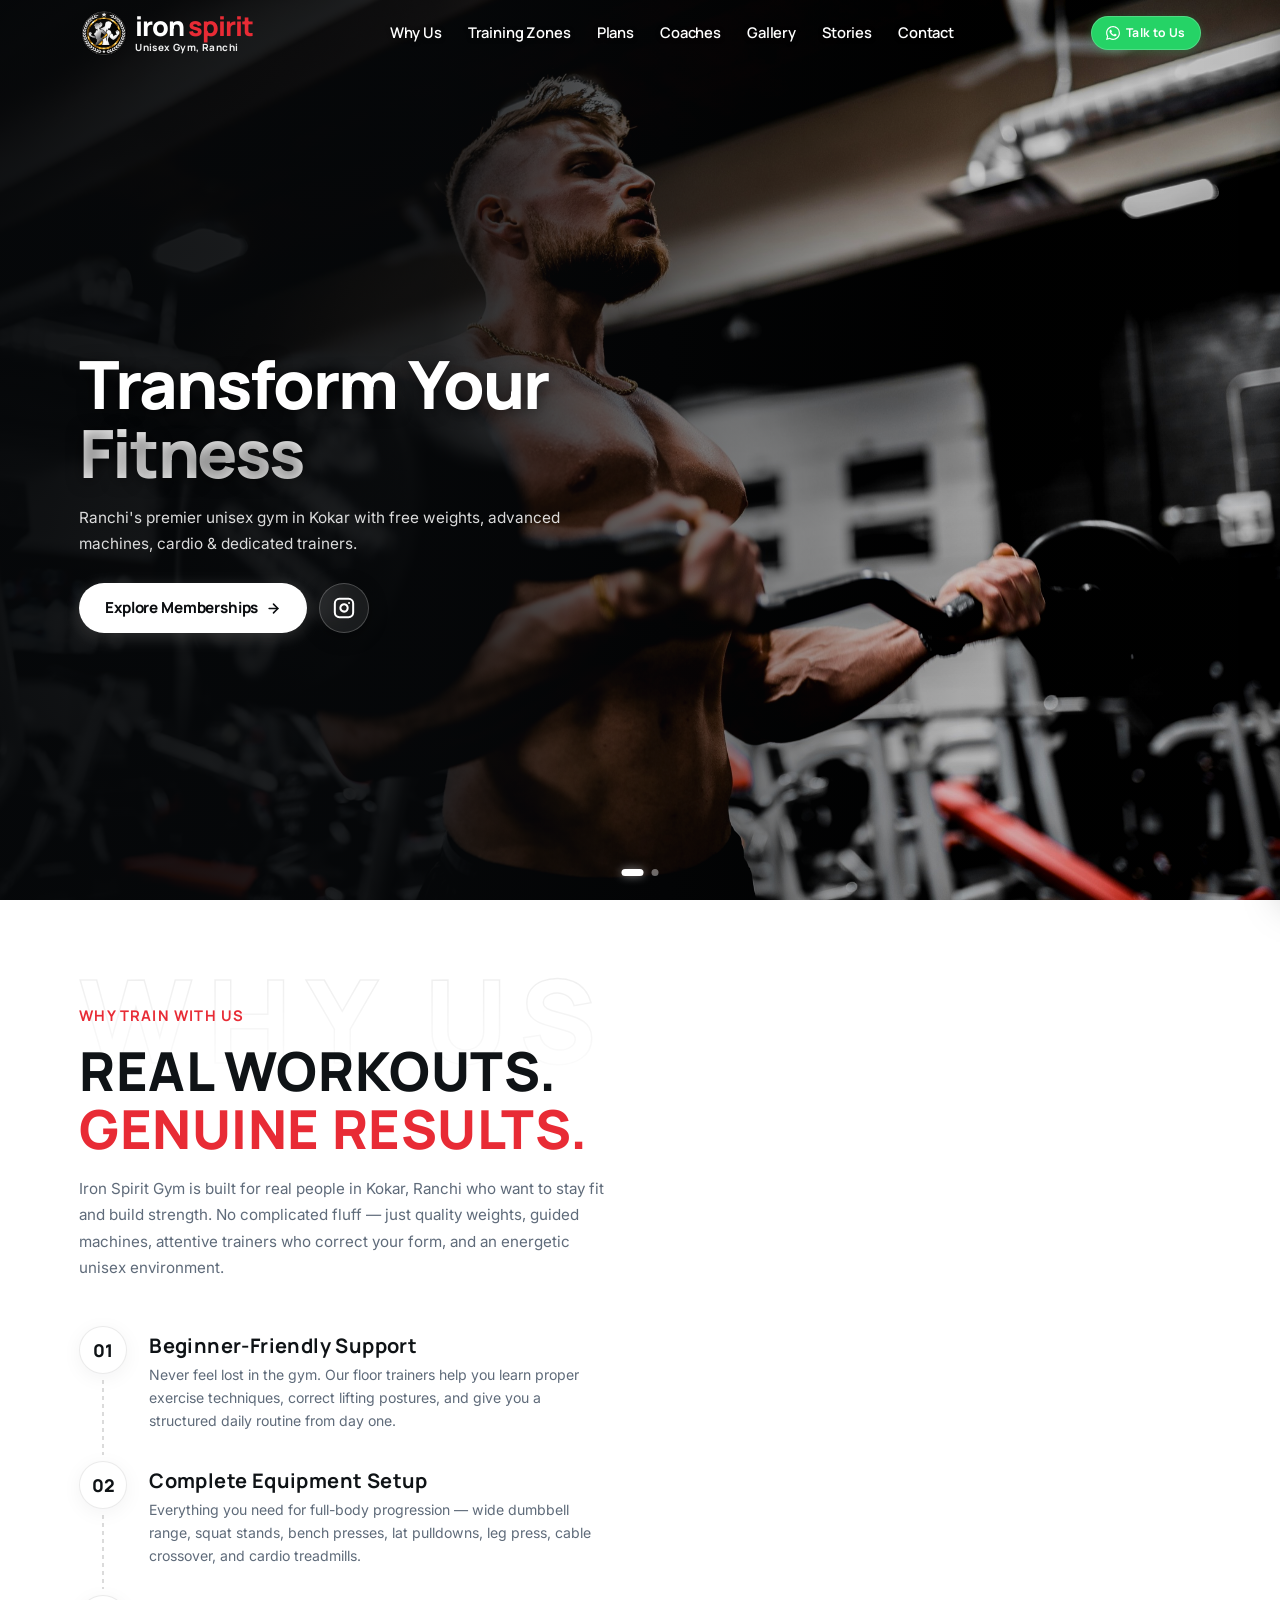
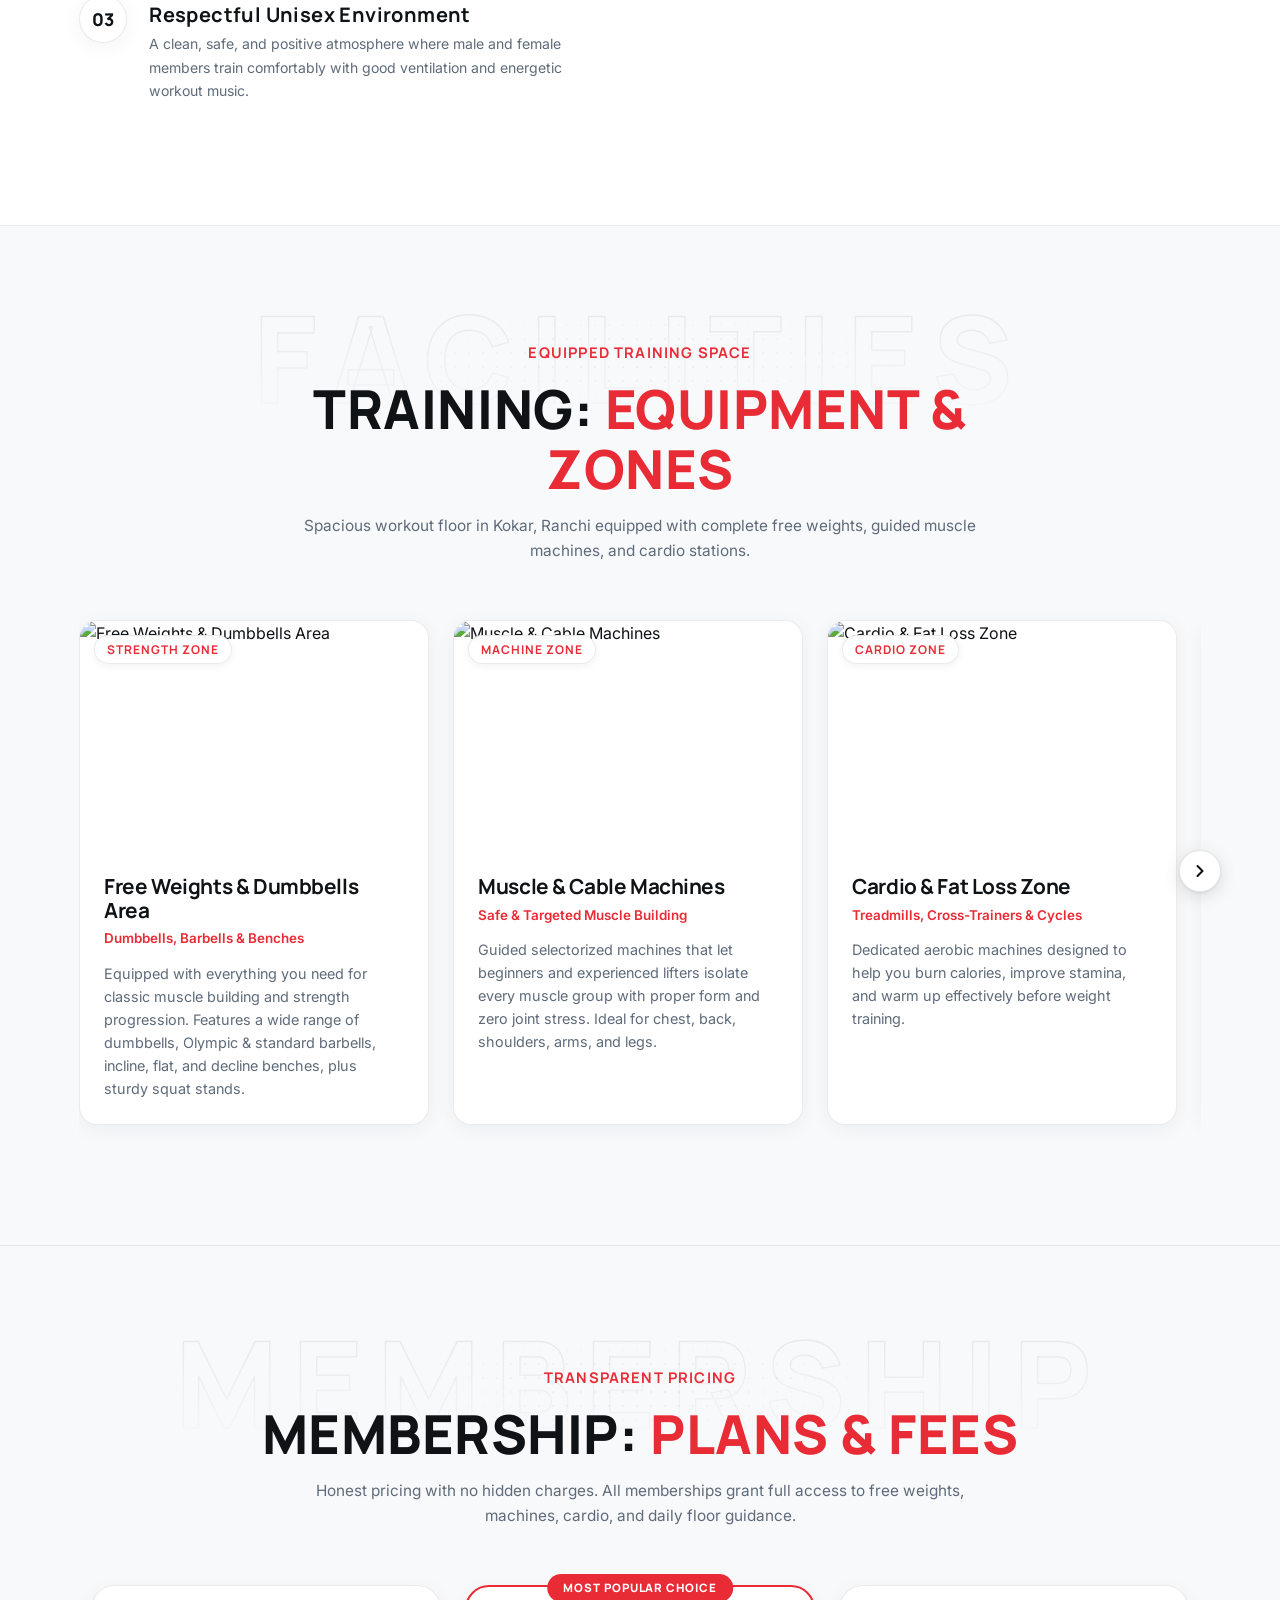
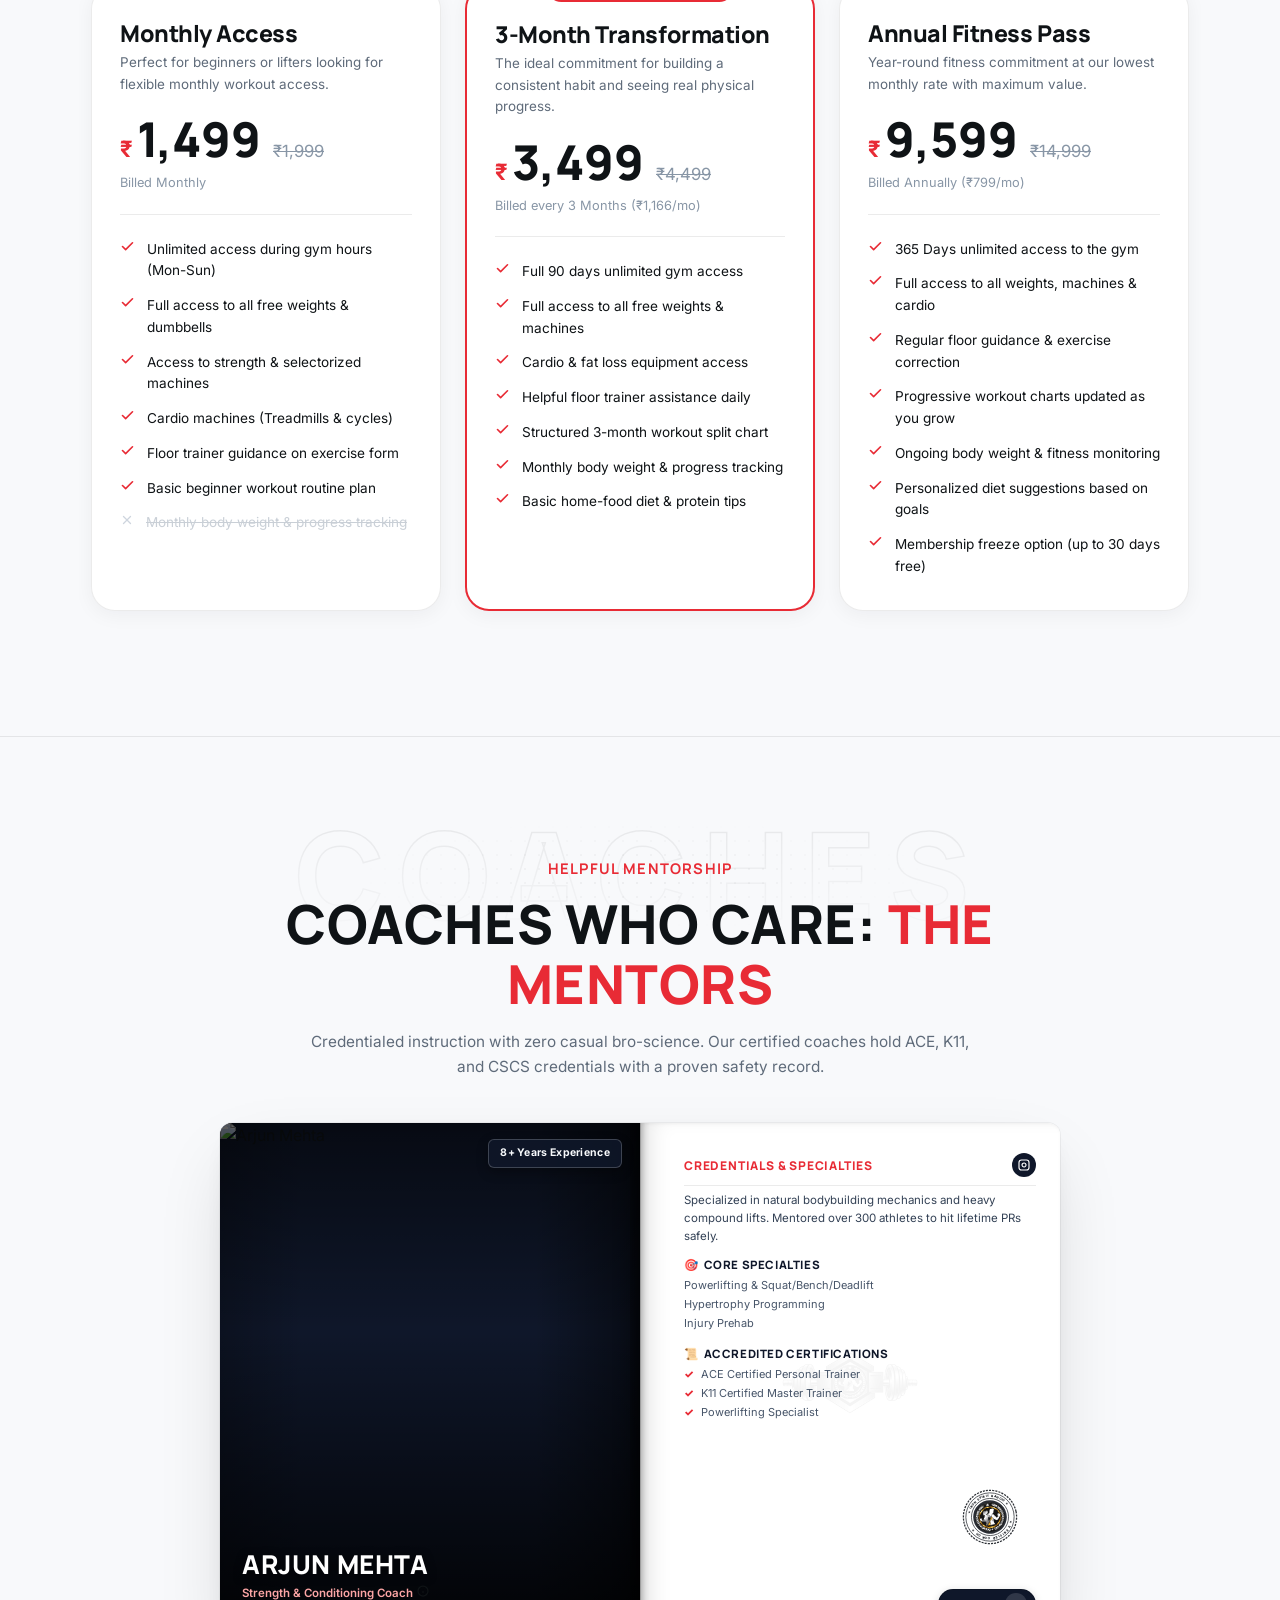
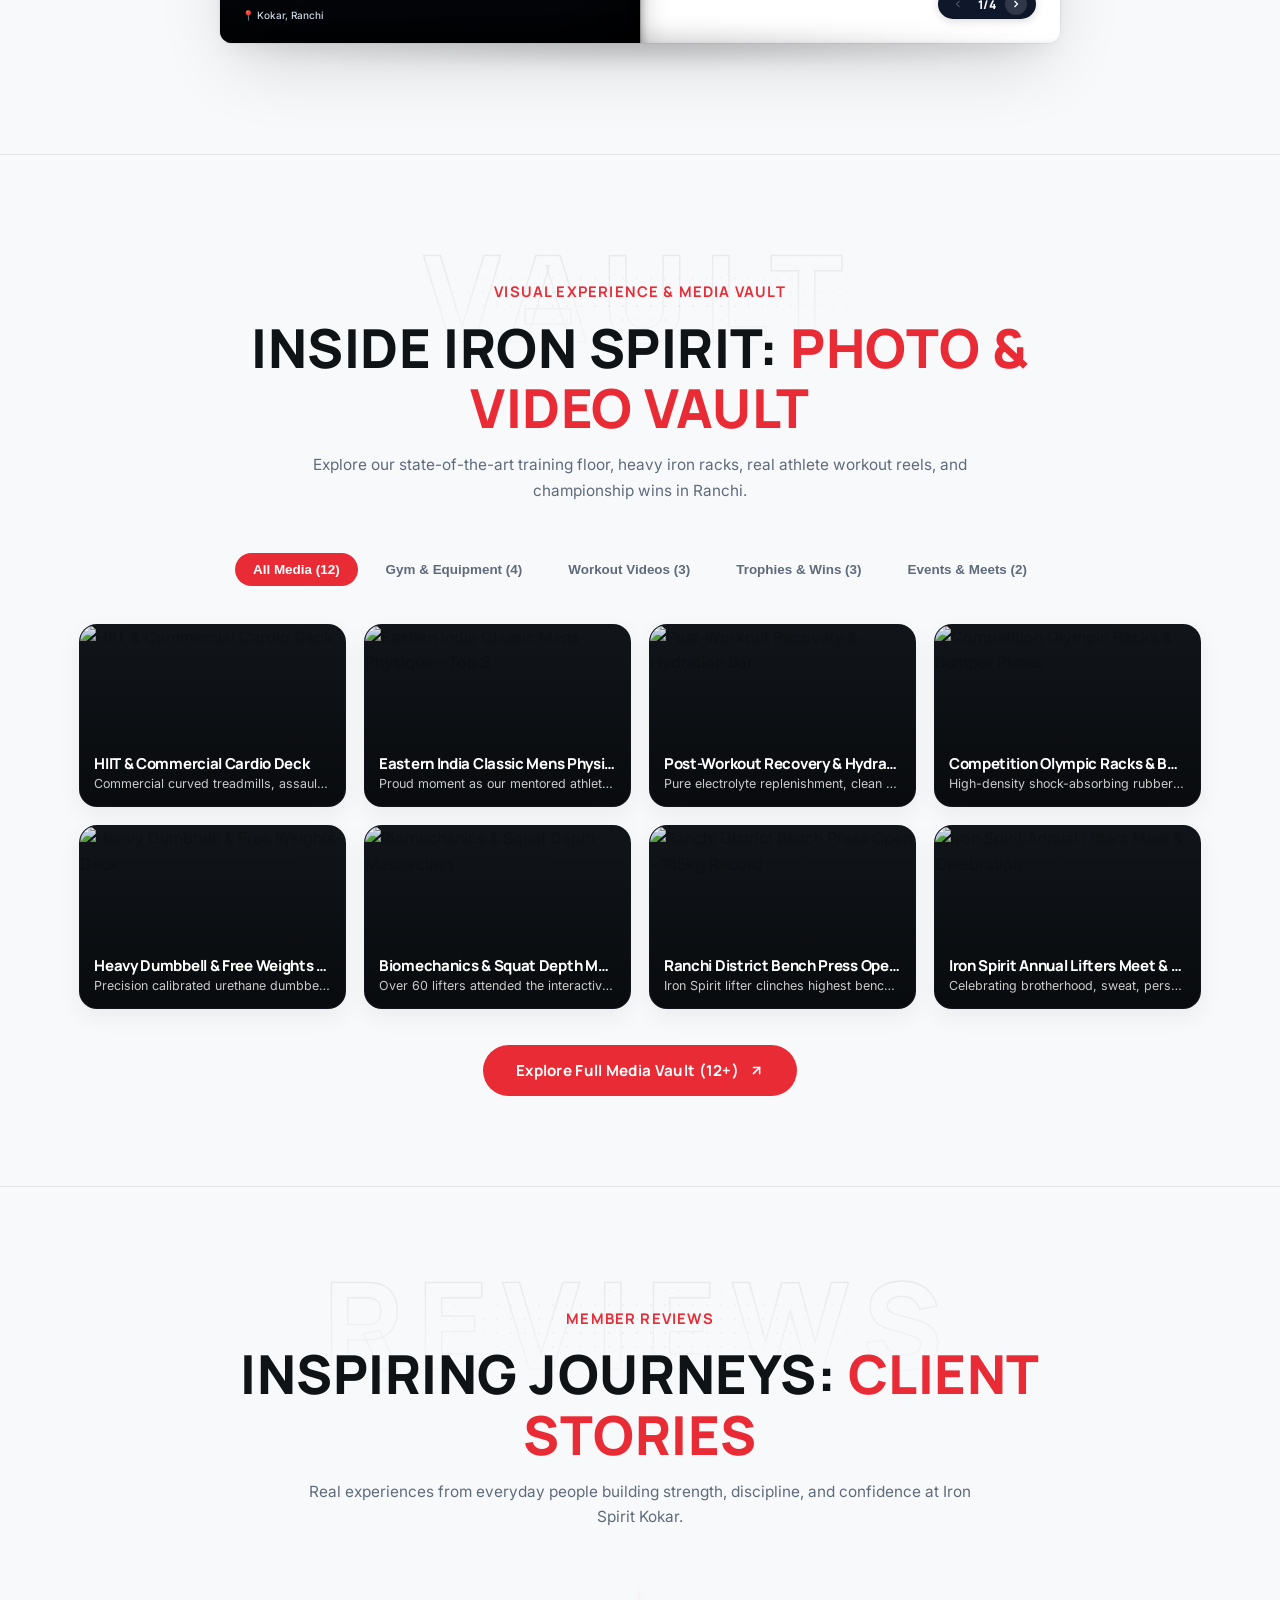
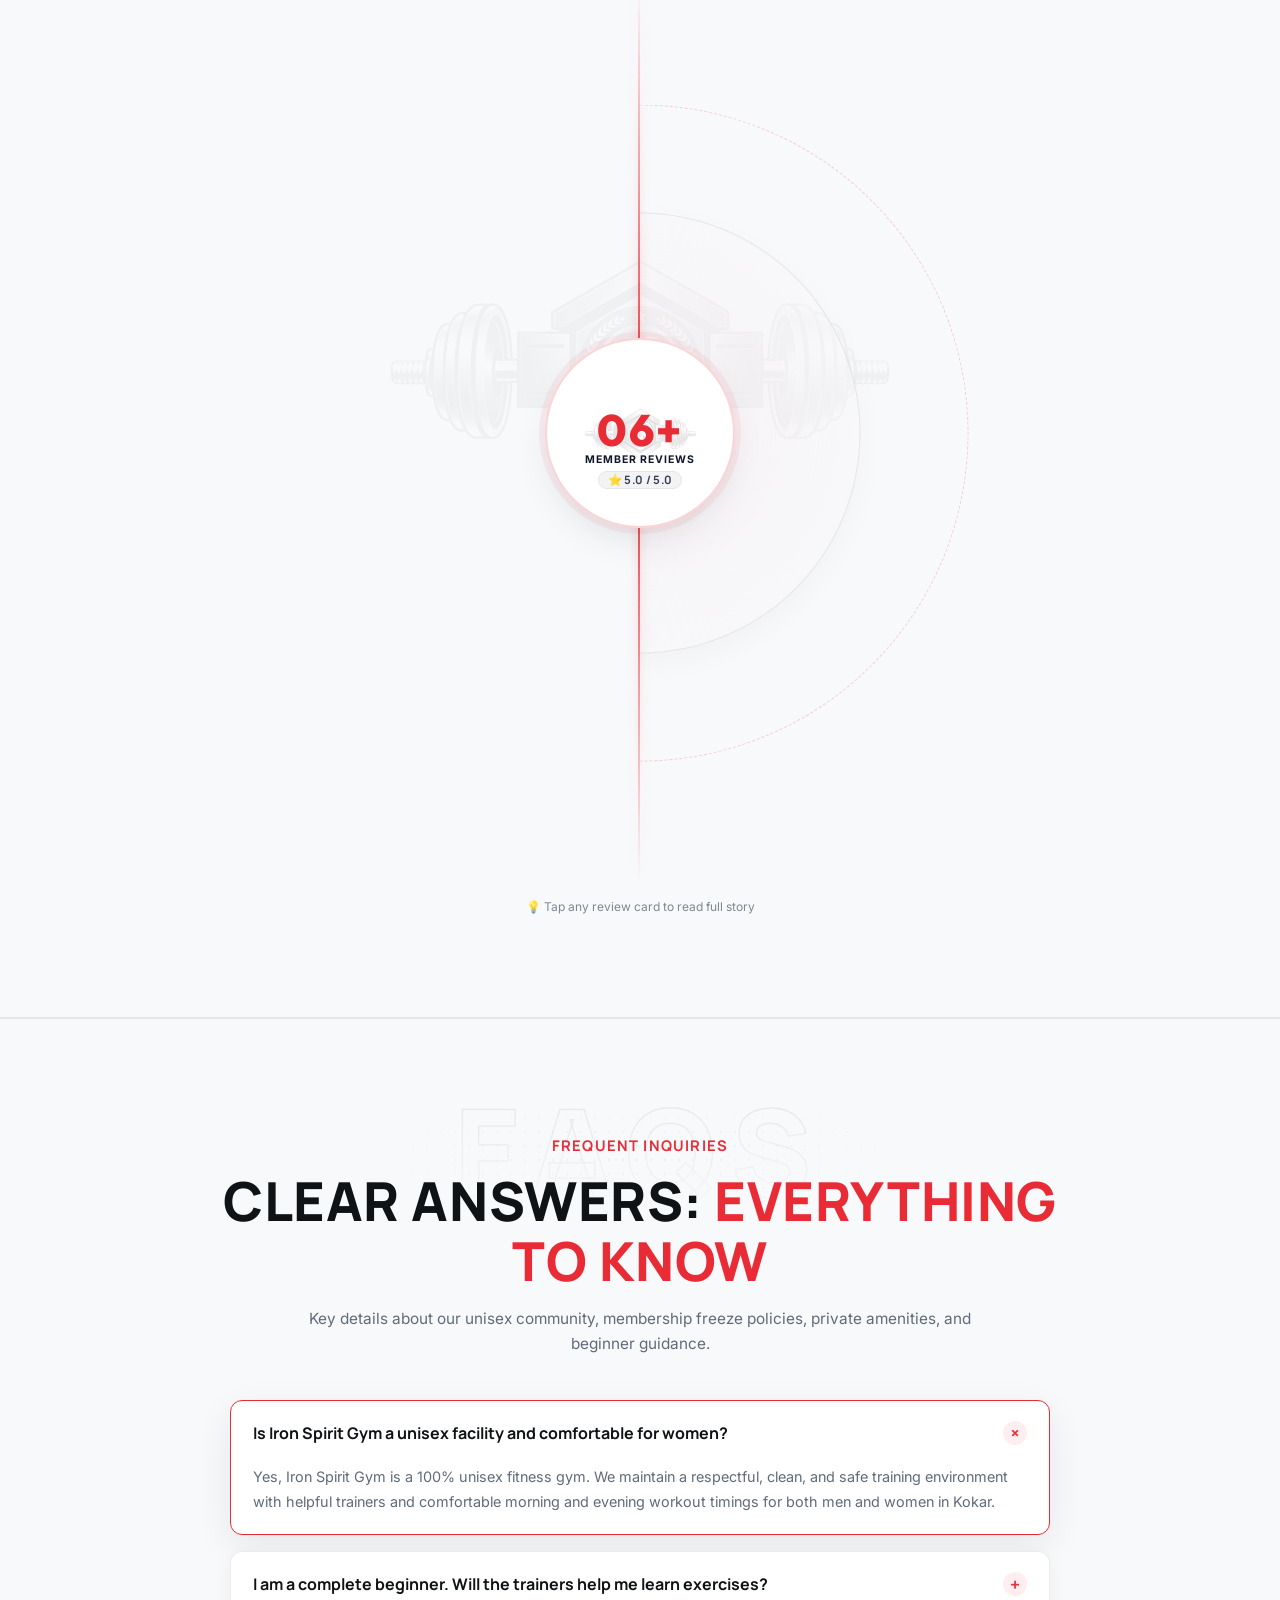
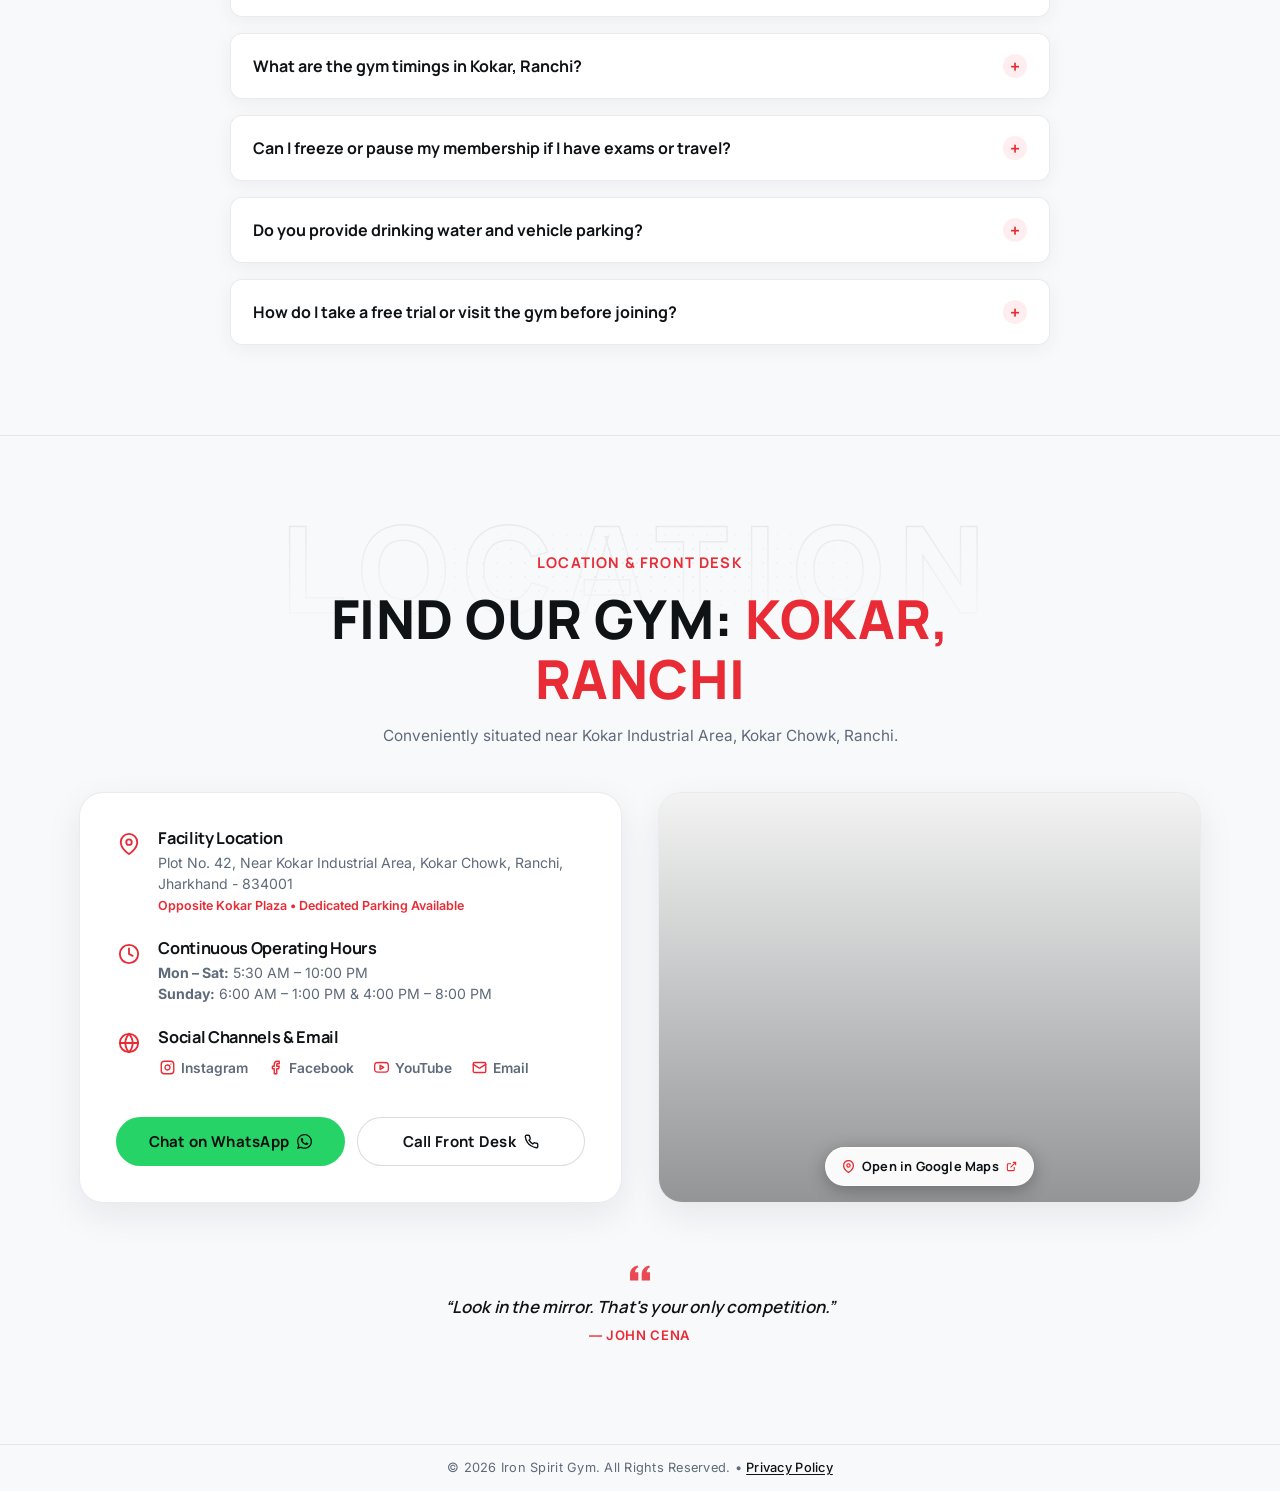
==== commit 7f640d3d: "updates" ====
--- a/index.html
+++ b/index.html
@@ -1,28 +1,33 @@
 <!DOCTYPE html>
 <html lang="en">
+
 <head>
   <meta charset="UTF-8" />
   <meta name="viewport" content="width=device-width, initial-scale=1.0, maximum-scale=1.0, user-scalable=no" />
-  
+
   <script>
     if (window.location.hash === '#gallery-vault') {
       document.documentElement.classList.add('init-vault-open');
     }
   </script>
-  
+
   <!-- SEO Best Practices & Meta Information -->
   <title>Iron Spirit Gym | Unisex Fitness & Strength Gym in Kokar, Ranchi</title>
-  <meta name="description" content="Iron Spirit Gym is a dedicated unisex fitness and strength gym in Kokar, Ranchi. Equipped with quality free weights, strength machines, cardio stations, and helpful trainer guidance." />
-  <meta name="keywords" content="Iron Spirit Gym, Unisex Gym Kokar Ranchi, Gyms in Ranchi, Best Unisex Gym in Kokar, Fitness Gym Ranchi, Weightlifting Kokar" />
+  <meta name="description"
+    content="Iron Spirit Gym is a dedicated unisex fitness and strength gym in Kokar, Ranchi. Equipped with quality free weights, strength machines, cardio stations, and helpful trainer guidance." />
+  <meta name="keywords"
+    content="Iron Spirit Gym, Unisex Gym Kokar Ranchi, Gyms in Ranchi, Best Unisex Gym in Kokar, Fitness Gym Ranchi, Weightlifting Kokar" />
   <meta name="author" content="Iron Spirit Gym" />
   <meta name="theme-color" content="#0b0c10" />
   <link rel="icon" type="image/png" href="logo.png" />
 
   <!-- OpenGraph Social Sharing -->
   <meta property="og:title" content="Iron Spirit Gym | Unisex Fitness & Strength Gym in Kokar, Ranchi" />
-  <meta property="og:description" content="Dedicated unisex fitness gym in Kokar, Ranchi with complete free weights, machines, cardio stations, and daily workout guidance." />
+  <meta property="og:description"
+    content="Dedicated unisex fitness gym in Kokar, Ranchi with complete free weights, machines, cardio stations, and daily workout guidance." />
   <meta property="og:type" content="website" />
-  <meta property="og:image" content="https://images.unsplash.com/photo-1534438327276-14e5300c3a48?auto=format&fit=crop&w=1200&q=80" />
+  <meta property="og:image"
+    content="https://images.unsplash.com/photo-1534438327276-14e5300c3a48?auto=format&fit=crop&w=1200&q=80" />
 
   <!-- Schema.org JSON-LD LocalBusiness -->
   <script type="application/ld+json">
@@ -52,10 +57,11 @@
   <!-- Google Fonts: Outfit & Plus Jakarta Sans -->
   <link rel="preconnect" href="https://fonts.googleapis.com" />
   <link rel="preconnect" href="https://fonts.gstatic.com" crossorigin />
-  
+
   <!-- Stylesheet -->
   <link rel="stylesheet" href="css/style.css" />
 </head>
+
 <body>
 
   <!-- FIXED AMBIENT BACKGROUND CANVAS (ZERO MOBILE SCROLL LAG) -->
@@ -80,9 +86,9 @@
       </div>
     </div>
   </div>
-  <!-- Smooth Natural Preloader Dismissal (Zero Artificial Timer, Instant on Ready) -->
+  <!-- Smooth Natural Preloader Dismissal (Synchronized with JSON Media Readiness in main.js) -->
   <script>
-    (function(){
+    (function () {
       const preloader = document.getElementById("preloader");
       if (!preloader) return;
 
@@ -95,7 +101,7 @@
 
       let hasDismissed = false;
 
-      function dismissPreloader(){
+      function dismissPreloader() {
         if (hasDismissed) return;
         hasDismissed = true;
 
@@ -107,12 +113,10 @@
         }, 500);
       }
 
-      if (document.readyState === "complete" || document.readyState === "interactive") {
-        dismissPreloader();
-      } else {
-        document.addEventListener("DOMContentLoaded", dismissPreloader, { once: true });
-        window.addEventListener("load", dismissPreloader, { once: true });
-      }
+      window.dismissPreloader = dismissPreloader;
+
+      // Safety maximum fallback timeout (3s) so screen is never permanently blocked if network fails
+      setTimeout(dismissPreloader, 3000);
     })();
   </script>
 
@@ -120,7 +124,8 @@
   <!-- Fixed Top Header Group (Marquee Announcement Bar + Frosted Glass Navbar) -->
   <div class="fixed-top-header-group">
     <!-- Top Announcement Bar (Only for Announcement with smooth continuous horizontal scrolling, click/tap to pause) -->
-    <div id="top-announcement-bar" class="top-announcement" style="display: none;" title="Click / Tap to Pause Scrolling" role="region" aria-label="Announcements">
+    <div id="top-announcement-bar" class="top-announcement" style="display: none;"
+      title="Click / Tap to Pause Scrolling" role="region" aria-label="Announcements">
       <div class="announcement-marquee-wrapper">
         <div class="announcement-marquee-track" id="announcement-marquee-track">
           <!-- Dynamically populated with continuous looping announcement text -->
@@ -151,11 +156,15 @@
 
         <div class="nav-actions">
           <a href="#" target="_blank" class="nav-whatsapp-cta whatsapp-link" aria-label="Talk to Us on WhatsApp">
-            <svg width="15" height="15" viewBox="0 0 24 24" fill="currentColor" aria-hidden="true"><path d="M17.472 14.382c-.297-.149-1.758-.867-2.03-.967-.273-.099-.471-.148-.67.15-.197.297-.767.966-.94 1.164-.173.199-.347.223-.644.075-.297-.15-1.255-.463-2.39-1.475-.883-.788-1.48-1.761-1.653-2.059-.173-.297-.018-.458.13-.606.134-.133.298-.347.446-.52.149-.174.198-.298.298-.497.099-.198.05-.371-.025-.52-.075-.149-.669-1.612-.916-2.207-.242-.579-.487-.5-.669-.51-.173-.008-.371-.01-.57-.01-.198 0-.52.074-.792.372-.272.297-1.04 1.016-1.04 2.479 0 1.462 1.065 2.875 1.213 3.074.149.198 2.096 3.2 5.077 4.487.709.306 1.262.489 1.694.625.712.227 1.36.195 1.871.118.571-.085 1.758-.719 2.006-1.413.248-.694.248-1.289.173-1.413-.074-.124-.272-.198-.57-.347m-5.421 7.403h-.004a9.87 9.87 0 01-5.031-1.378l-.361-.214-3.741.982.998-3.648-.235-.374a9.86 9.86 0 01-1.51-5.26c.001-5.45 4.436-9.884 9.888-9.884 2.64 0 5.122 1.03 6.988 2.898a9.825 9.825 0 012.893 6.994c-.003 5.45-4.437 9.884-9.885 9.884m8.413-18.297A11.815 11.815 0 0012.05 0C5.495 0 .16 5.335.157 11.892c0 2.096.547 4.142 1.588 5.945L.057 24l6.305-1.654a11.882 11.882 0 005.683 1.448h.005c6.554 0 11.89-5.335 11.893-11.893a11.821 11.821 0 00-3.48-8.413Z"/></svg>
+            <svg width="15" height="15" viewBox="0 0 24 24" fill="currentColor" aria-hidden="true">
+              <path
+                d="M17.472 14.382c-.297-.149-1.758-.867-2.03-.967-.273-.099-.471-.148-.67.15-.197.297-.767.966-.94 1.164-.173.199-.347.223-.644.075-.297-.15-1.255-.463-2.39-1.475-.883-.788-1.48-1.761-1.653-2.059-.173-.297-.018-.458.13-.606.134-.133.298-.347.446-.52.149-.174.198-.298.298-.497.099-.198.05-.371-.025-.52-.075-.149-.669-1.612-.916-2.207-.242-.579-.487-.5-.669-.51-.173-.008-.371-.01-.57-.01-.198 0-.52.074-.792.372-.272.297-1.04 1.016-1.04 2.479 0 1.462 1.065 2.875 1.213 3.074.149.198 2.096 3.2 5.077 4.487.709.306 1.262.489 1.694.625.712.227 1.36.195 1.871.118.571-.085 1.758-.719 2.006-1.413.248-.694.248-1.289.173-1.413-.074-.124-.272-.198-.57-.347m-5.421 7.403h-.004a9.87 9.87 0 01-5.031-1.378l-.361-.214-3.741.982.998-3.648-.235-.374a9.86 9.86 0 01-1.51-5.26c.001-5.45 4.436-9.884 9.888-9.884 2.64 0 5.122 1.03 6.988 2.898a9.825 9.825 0 012.893 6.994c-.003 5.45-4.437 9.884-9.885 9.884m8.413-18.297A11.815 11.815 0 0012.05 0C5.495 0 .16 5.335.157 11.892c0 2.096.547 4.142 1.588 5.945L.057 24l6.305-1.654a11.882 11.882 0 005.683 1.448h.005c6.554 0 11.89-5.335 11.893-11.893a11.821 11.821 0 00-3.48-8.413Z" />
+            </svg>
             <span>Talk to Us</span>
           </a>
           <button id="hamburger-btn" class="hamburger-btn" aria-label="Open Navigation Sidebar">
-            <svg width="22" height="22" fill="none" stroke="currentColor" stroke-width="2.2" stroke-linecap="round" stroke-linejoin="round">
+            <svg width="22" height="22" fill="none" stroke="currentColor" stroke-width="2.2" stroke-linecap="round"
+              stroke-linejoin="round">
               <line x1="3" y1="12" x2="21" y2="12"></line>
               <line x1="3" y1="6" x2="21" y2="6"></line>
               <line x1="3" y1="18" x2="21" y2="18"></line>
@@ -178,7 +187,11 @@
         </div>
       </a>
       <button id="sidebar-close-btn" class="sidebar-close-btn" aria-label="Close Navigation Sidebar">
-        <svg width="20" height="20" viewBox="0 0 24 24" fill="none" stroke="currentColor" stroke-width="2.5" stroke-linecap="round" stroke-linejoin="round"><line x1="18" y1="6" x2="6" y2="18"></line><line x1="6" y1="6" x2="18" y2="18"></line></svg>
+        <svg width="20" height="20" viewBox="0 0 24 24" fill="none" stroke="currentColor" stroke-width="2.5"
+          stroke-linecap="round" stroke-linejoin="round">
+          <line x1="18" y1="6" x2="6" y2="18"></line>
+          <line x1="6" y1="6" x2="18" y2="18"></line>
+        </svg>
       </button>
     </div>
 
@@ -188,7 +201,11 @@
           <li>
             <a href="#hero" class="sidebar-link">
               <span class="sidebar-link-icon">
-                <svg width="18" height="18" viewBox="0 0 24 24" fill="none" stroke="currentColor" stroke-width="2" stroke-linecap="round" stroke-linejoin="round"><path d="m3 9 9-7 9 7v11a2 2 0 0 1-2 2H5a2 2 0 0 1-2-2z"/><polyline points="9 22 9 12 15 12 15 22"/></svg>
+                <svg width="18" height="18" viewBox="0 0 24 24" fill="none" stroke="currentColor" stroke-width="2"
+                  stroke-linecap="round" stroke-linejoin="round">
+                  <path d="m3 9 9-7 9 7v11a2 2 0 0 1-2 2H5a2 2 0 0 1-2-2z" />
+                  <polyline points="9 22 9 12 15 12 15 22" />
+                </svg>
               </span>
               <span class="sidebar-link-text">Home</span>
             </a>
@@ -196,7 +213,11 @@
           <li>
             <a href="#why-us" class="sidebar-link">
               <span class="sidebar-link-icon">
-                <svg width="18" height="18" viewBox="0 0 24 24" fill="none" stroke="currentColor" stroke-width="2" stroke-linecap="round" stroke-linejoin="round"><polygon points="12 2 15.09 8.26 22 9.27 17 14.14 18.18 21.02 12 17.77 5.82 21.02 7 14.14 2 9.27 8.91 8.26 12 2"/></svg>
+                <svg width="18" height="18" viewBox="0 0 24 24" fill="none" stroke="currentColor" stroke-width="2"
+                  stroke-linecap="round" stroke-linejoin="round">
+                  <polygon
+                    points="12 2 15.09 8.26 22 9.27 17 14.14 18.18 21.02 12 17.77 5.82 21.02 7 14.14 2 9.27 8.91 8.26 12 2" />
+                </svg>
               </span>
               <span class="sidebar-link-text">Why Us</span>
             </a>
@@ -204,7 +225,16 @@
           <li>
             <a href="#facilities" class="sidebar-link">
               <span class="sidebar-link-icon">
-                <svg width="18" height="18" viewBox="0 0 24 24" fill="none" stroke="currentColor" stroke-width="2" stroke-linecap="round" stroke-linejoin="round"><path d="m6.5 6.5 11 11"/><path d="m21 21-1-1"/><path d="m3 3 1 1"/><path d="m18 22 4-4"/><path d="m2 6 4-4"/><path d="m3 10 7-7"/><path d="m14 21 7-7"/></svg>
+                <svg width="18" height="18" viewBox="0 0 24 24" fill="none" stroke="currentColor" stroke-width="2"
+                  stroke-linecap="round" stroke-linejoin="round">
+                  <path d="m6.5 6.5 11 11" />
+                  <path d="m21 21-1-1" />
+                  <path d="m3 3 1 1" />
+                  <path d="m18 22 4-4" />
+                  <path d="m2 6 4-4" />
+                  <path d="m3 10 7-7" />
+                  <path d="m14 21 7-7" />
+                </svg>
               </span>
               <span class="sidebar-link-text">Training Zones</span>
             </a>
@@ -212,7 +242,11 @@
           <li>
             <a href="#memberships" class="sidebar-link">
               <span class="sidebar-link-icon">
-                <svg width="18" height="18" viewBox="0 0 24 24" fill="none" stroke="currentColor" stroke-width="2" stroke-linecap="round" stroke-linejoin="round"><rect width="20" height="14" x="2" y="5" rx="2"/><line x1="2" x2="22" y1="10" y2="10"/></svg>
+                <svg width="18" height="18" viewBox="0 0 24 24" fill="none" stroke="currentColor" stroke-width="2"
+                  stroke-linecap="round" stroke-linejoin="round">
+                  <rect width="20" height="14" x="2" y="5" rx="2" />
+                  <line x1="2" x2="22" y1="10" y2="10" />
+                </svg>
               </span>
               <span class="sidebar-link-text">Memberships</span>
             </a>
@@ -220,7 +254,13 @@
           <li>
             <a href="#coaches" class="sidebar-link">
               <span class="sidebar-link-icon">
-                <svg width="18" height="18" viewBox="0 0 24 24" fill="none" stroke="currentColor" stroke-width="2" stroke-linecap="round" stroke-linejoin="round"><path d="M16 21v-2a4 4 0 0 0-4-4H6a4 4 0 0 0-4 4v2"/><circle cx="9" cy="7" r="4"/><path d="M22 21v-2a4 4 0 0 0-3-3.87"/><path d="M16 3.13a4 4 0 0 1 0 7.75"/></svg>
+                <svg width="18" height="18" viewBox="0 0 24 24" fill="none" stroke="currentColor" stroke-width="2"
+                  stroke-linecap="round" stroke-linejoin="round">
+                  <path d="M16 21v-2a4 4 0 0 0-4-4H6a4 4 0 0 0-4 4v2" />
+                  <circle cx="9" cy="7" r="4" />
+                  <path d="M22 21v-2a4 4 0 0 0-3-3.87" />
+                  <path d="M16 3.13a4 4 0 0 1 0 7.75" />
+                </svg>
               </span>
               <span class="sidebar-link-text">Coaches</span>
             </a>
@@ -228,7 +268,12 @@
           <li>
             <a href="#gallery" class="sidebar-link">
               <span class="sidebar-link-icon">
-                <svg width="18" height="18" viewBox="0 0 24 24" fill="none" stroke="currentColor" stroke-width="2" stroke-linecap="round" stroke-linejoin="round"><rect width="18" height="18" x="3" y="3" rx="2" ry="2"/><circle cx="8.5" cy="8.5" r="1.5"/><polyline points="21 15 16 10 5 21"/></svg>
+                <svg width="18" height="18" viewBox="0 0 24 24" fill="none" stroke="currentColor" stroke-width="2"
+                  stroke-linecap="round" stroke-linejoin="round">
+                  <rect width="18" height="18" x="3" y="3" rx="2" ry="2" />
+                  <circle cx="8.5" cy="8.5" r="1.5" />
+                  <polyline points="21 15 16 10 5 21" />
+                </svg>
               </span>
               <span class="sidebar-link-text">Photo & Video Gallery</span>
             </a>
@@ -236,7 +281,10 @@
           <li>
             <a href="#testimonials" class="sidebar-link">
               <span class="sidebar-link-icon">
-                <svg width="18" height="18" viewBox="0 0 24 24" fill="none" stroke="currentColor" stroke-width="2" stroke-linecap="round" stroke-linejoin="round"><path d="M21 15a2 2 0 0 1-2 2H7l-4 4V5a2 2 0 0 1 2-2h14a2 2 0 0 1 2 2z"/></svg>
+                <svg width="18" height="18" viewBox="0 0 24 24" fill="none" stroke="currentColor" stroke-width="2"
+                  stroke-linecap="round" stroke-linejoin="round">
+                  <path d="M21 15a2 2 0 0 1-2 2H7l-4 4V5a2 2 0 0 1 2-2h14a2 2 0 0 1 2 2z" />
+                </svg>
               </span>
               <span class="sidebar-link-text">Stories</span>
             </a>
@@ -244,7 +292,11 @@
           <li>
             <a href="#contact" class="sidebar-link">
               <span class="sidebar-link-icon">
-                <svg width="18" height="18" viewBox="0 0 24 24" fill="none" stroke="currentColor" stroke-width="2" stroke-linecap="round" stroke-linejoin="round"><path d="M20 10c0 6-8 12-8 12s-8-6-8-12a8 8 0 0 1 16 0Z"/><circle cx="12" cy="10" r="3"/></svg>
+                <svg width="18" height="18" viewBox="0 0 24 24" fill="none" stroke="currentColor" stroke-width="2"
+                  stroke-linecap="round" stroke-linejoin="round">
+                  <path d="M20 10c0 6-8 12-8 12s-8-6-8-12a8 8 0 0 1 16 0Z" />
+                  <circle cx="12" cy="10" r="3" />
+                </svg>
               </span>
               <span class="sidebar-link-text">Location & Contact</span>
             </a>
@@ -255,11 +307,19 @@
       <div class="sidebar-cta-section">
         <div class="sidebar-contact-buttons">
           <a href="#" target="_blank" class="btn btn-whatsapp sidebar-wa-btn whatsapp-link">
-            <svg width="17" height="17" viewBox="0 0 24 24" fill="currentColor" aria-hidden="true"><path d="M17.472 14.382c-.297-.149-1.758-.867-2.03-.967-.273-.099-.471-.148-.67.15-.197.297-.767.966-.94 1.164-.173.199-.347.223-.644.075-.297-.15-1.255-.463-2.39-1.475-.883-.788-1.48-1.761-1.653-2.059-.173-.297-.018-.458.13-.606.134-.133.298-.347.446-.52.149-.174.198-.298.298-.497.099-.198.05-.371-.025-.52-.075-.149-.669-1.612-.916-2.207-.242-.579-.487-.5-.669-.51-.173-.008-.371-.01-.57-.01-.198 0-.52.074-.792.372-.272.297-1.04 1.016-1.04 2.479 0 1.462 1.065 2.875 1.213 3.074.149.198 2.096 3.2 5.077 4.487.709.306 1.262.489 1.694.625.712.227 1.36.195 1.871.118.571-.085 1.758-.719 2.006-1.413.248-.694.248-1.289.173-1.413-.074-.124-.272-.198-.57-.347m-5.421 7.403h-.004a9.87 9.87 0 01-5.031-1.378l-.361-.214-3.741.982.998-3.648-.235-.374a9.86 9.86 0 01-1.51-5.26c.001-5.45 4.436-9.884 9.888-9.884 2.64 0 5.122 1.03 6.988 2.898a9.825 9.825 0 012.893 6.994c-.003 5.45-4.437 9.884-9.885 9.884m8.413-18.297A11.815 11.815 0 0012.05 0C5.495 0 .16 5.335.157 11.892c0 2.096.547 4.142 1.588 5.945L.057 24l6.305-1.654a11.882 11.882 0 005.683 1.448h.005c6.554 0 11.89-5.335 11.893-11.893a11.821 11.821 0 00-3.48-8.413Z"/></svg>
+            <svg width="17" height="17" viewBox="0 0 24 24" fill="currentColor" aria-hidden="true">
+              <path
+                d="M17.472 14.382c-.297-.149-1.758-.867-2.03-.967-.273-.099-.471-.148-.67.15-.197.297-.767.966-.94 1.164-.173.199-.347.223-.644.075-.297-.15-1.255-.463-2.39-1.475-.883-.788-1.48-1.761-1.653-2.059-.173-.297-.018-.458.13-.606.134-.133.298-.347.446-.52.149-.174.198-.298.298-.497.099-.198.05-.371-.025-.52-.075-.149-.669-1.612-.916-2.207-.242-.579-.487-.5-.669-.51-.173-.008-.371-.01-.57-.01-.198 0-.52.074-.792.372-.272.297-1.04 1.016-1.04 2.479 0 1.462 1.065 2.875 1.213 3.074.149.198 2.096 3.2 5.077 4.487.709.306 1.262.489 1.694.625.712.227 1.36.195 1.871.118.571-.085 1.758-.719 2.006-1.413.248-.694.248-1.289.173-1.413-.074-.124-.272-.198-.57-.347m-5.421 7.403h-.004a9.87 9.87 0 01-5.031-1.378l-.361-.214-3.741.982.998-3.648-.235-.374a9.86 9.86 0 01-1.51-5.26c.001-5.45 4.436-9.884 9.888-9.884 2.64 0 5.122 1.03 6.988 2.898a9.825 9.825 0 012.893 6.994c-.003 5.45-4.437 9.884-9.885 9.884m8.413-18.297A11.815 11.815 0 0012.05 0C5.495 0 .16 5.335.157 11.892c0 2.096.547 4.142 1.588 5.945L.057 24l6.305-1.654a11.882 11.882 0 005.683 1.448h.005c6.554 0 11.89-5.335 11.893-11.893a11.821 11.821 0 00-3.48-8.413Z" />
+            </svg>
             WhatsApp
           </a>
           <a href="#" class="btn btn-outline-light sidebar-call-btn call-link">
-            <svg width="16" height="16" viewBox="0 0 24 24" fill="none" stroke="currentColor" stroke-width="2" stroke-linecap="round" stroke-linejoin="round"><path d="M22 16.92v3a2 2 0 0 1-2.18 2 19.79 19.79 0 0 1-8.63-3.07 19.5 19.5 0 0 1-6-6 19.79 19.79 0 0 1-3.07-8.67A2 2 0 0 1 4.11 2h3a2 2 0 0 1 2 1.72 12.84 12.84 0 0 0 .7 2.81 2 2 0 0 1-.45 2.11L8.09 9.91a16 16 0 0 0 6 6l1.27-1.27a2 2 0 0 1 2.11-.45 12.84 12.84 0 0 0 2.81.7A2 2 0 0 1 22 16.92z"></path></svg>
+            <svg width="16" height="16" viewBox="0 0 24 24" fill="none" stroke="currentColor" stroke-width="2"
+              stroke-linecap="round" stroke-linejoin="round">
+              <path
+                d="M22 16.92v3a2 2 0 0 1-2.18 2 19.79 19.79 0 0 1-8.63-3.07 19.5 19.5 0 0 1-6-6 19.79 19.79 0 0 1-3.07-8.67A2 2 0 0 1 4.11 2h3a2 2 0 0 1 2 1.72 12.84 12.84 0 0 0 .7 2.81 2 2 0 0 1-.45 2.11L8.09 9.91a16 16 0 0 0 6 6l1.27-1.27a2 2 0 0 1 2.11-.45 12.84 12.84 0 0 0 2.81.7A2 2 0 0 1 22 16.92z">
+              </path>
+            </svg>
             Call Desk
           </a>
         </div>
@@ -287,15 +347,22 @@
             Transform Your <span class="gold-gradient">Fitness</span>
           </h1>
 
-          <p class="hero-description">Ranchi's premier unisex gym in Kokar with free weights, advanced machines, cardio & dedicated trainers.</p>
+          <p class="hero-description">Ranchi's premier unisex gym in Kokar with free weights, advanced machines, cardio
+            & dedicated trainers.</p>
 
           <div class="hero-cta-group">
             <a href="#memberships" class="btn btn-primary hero-btn-main">
               <span>Explore Memberships</span>
-              <svg width="15" height="15" viewBox="0 0 24 24" fill="none" stroke="currentColor" stroke-width="2.5" stroke-linecap="round" stroke-linejoin="round" aria-hidden="true"><line x1="5" y1="12" x2="19" y2="12"></line><polyline points="12 5 19 12 12 19"></polyline></svg>
+              <svg width="15" height="15" viewBox="0 0 24 24" fill="none" stroke="currentColor" stroke-width="2.5"
+                stroke-linecap="round" stroke-linejoin="round" aria-hidden="true">
+                <line x1="5" y1="12" x2="19" y2="12"></line>
+                <polyline points="12 5 19 12 12 19"></polyline>
+              </svg>
             </a>
-            <a href="#" target="_blank" rel="noopener noreferrer" class="hero-btn-insta" id="hero-instagram-link" aria-label="Iron Spirit Gym on Instagram" title="Follow us on Instagram">
-              <svg width="20" height="20" viewBox="0 0 24 24" fill="none" stroke="currentColor" stroke-width="2.2" stroke-linecap="round" stroke-linejoin="round">
+            <a href="#" target="_blank" rel="noopener noreferrer" class="hero-btn-insta" id="hero-instagram-link"
+              aria-label="Iron Spirit Gym on Instagram" title="Follow us on Instagram">
+              <svg width="20" height="20" viewBox="0 0 24 24" fill="none" stroke="currentColor" stroke-width="2.2"
+                stroke-linecap="round" stroke-linejoin="round">
                 <rect x="2" y="2" width="20" height="20" rx="5" ry="5"></rect>
                 <path d="M16 11.37A4 4 0 1 1 12.63 8 4 4 0 0 1 16 11.37z"></path>
                 <line x1="17.5" y1="6.5" x2="17.51" y2="6.5"></line>
@@ -329,7 +396,9 @@
                 <span>THE RIGHT</span> APPROACH
               </h2>
               <p class="why-main-desc" id="why-desc-text">
-                We create a fitness experience built around your goals, guided by expert trainers and a motivating community. Whether it's fat loss, strength gains, or better wellness, our focused approach helps you train with clarity, consistency, and real progress.
+                We create a fitness experience built around your goals, guided by expert trainers and a motivating
+                community. Whether it's fat loss, strength gains, or better wellness, our focused approach helps you
+                train with clarity, consistency, and real progress.
               </p>
             </div>
 
@@ -342,7 +411,8 @@
                 </div>
                 <div class="why-step-content">
                   <h4>Tailored Training Plans</h4>
-                  <p>We build every workout around your goals and fitness level, helping you train with purpose, structure, confidence, and consistency.</p>
+                  <p>We build every workout around your goals and fitness level, helping you train with purpose,
+                    structure, confidence, and consistency.</p>
                 </div>
               </div>
 
@@ -354,7 +424,8 @@
                 </div>
                 <div class="why-step-content">
                   <h4>Goal-Focused Results</h4>
-                  <p>Everything we do is designed to keep you progressing, whether you're aiming for fat loss, strength, endurance, or overall fitness.</p>
+                  <p>Everything we do is designed to keep you progressing, whether you're aiming for fat loss, strength,
+                    endurance, or overall fitness.</p>
                 </div>
               </div>
 
@@ -362,10 +433,11 @@
               <div class="why-feature-item">
                 <div class="why-step-col">
                   <div class="why-step-circle">03</div>
-                  </div>
+                </div>
                 <div class="why-step-content">
                   <h4>Advanced Equipment</h4>
-                  <p>We offer modern gym equipment, from cardio machines to free weights, built to support every style of training.</p>
+                  <p>We offer modern gym equipment, from cardio machines to free weights, built to support every style
+                    of training.</p>
                 </div>
               </div>
             </div>
@@ -392,14 +464,18 @@
           </div>
           <h2 class="section-title">TRAINING: <span>EQUIPMENT & ZONES</span></h2>
           <p class="section-subtitle">
-            Spacious workout floor in Kokar, Ranchi equipped with complete free weights, guided muscle machines, and cardio stations.
+            Spacious workout floor in Kokar, Ranchi equipped with complete free weights, guided muscle machines, and
+            cardio stations.
           </p>
         </div>
 
         <!-- Single-Row Carousel Track with Clean Next & Previous Controls -->
         <div class="carousel-wrapper" data-carousel="amenities">
           <button class="carousel-nav-btn prev" aria-label="Previous Zone" data-target="amenities-container">
-            <svg width="20" height="20" viewBox="0 0 24 24" fill="none" stroke="currentColor" stroke-width="2.5" stroke-linecap="round" stroke-linejoin="round"><polyline points="15 18 9 12 15 6"></polyline></svg>
+            <svg width="20" height="20" viewBox="0 0 24 24" fill="none" stroke="currentColor" stroke-width="2.5"
+              stroke-linecap="round" stroke-linejoin="round">
+              <polyline points="15 18 9 12 15 6"></polyline>
+            </svg>
           </button>
           <div id="amenities-container" class="carousel-track">
             <div class="skeleton-card">
@@ -425,7 +501,10 @@
             </div>
           </div>
           <button class="carousel-nav-btn next" aria-label="Next Zone" data-target="amenities-container">
-            <svg width="20" height="20" viewBox="0 0 24 24" fill="none" stroke="currentColor" stroke-width="2.5" stroke-linecap="round" stroke-linejoin="round"><polyline points="9 18 15 12 9 6"></polyline></svg>
+            <svg width="20" height="20" viewBox="0 0 24 24" fill="none" stroke="currentColor" stroke-width="2.5"
+              stroke-linecap="round" stroke-linejoin="round">
+              <polyline points="9 18 15 12 9 6"></polyline>
+            </svg>
           </button>
         </div>
       </div>
@@ -440,14 +519,18 @@
           </div>
           <h2 class="section-title">MEMBERSHIP: <span>PLANS & FEES</span></h2>
           <p class="section-subtitle">
-            Honest pricing with no hidden charges. All memberships grant full access to free weights, machines, cardio, and daily floor guidance.
+            Honest pricing with no hidden charges. All memberships grant full access to free weights, machines, cardio,
+            and daily floor guidance.
           </p>
         </div>
 
         <!-- Single-Row Carousel Track with Clean Next & Previous Controls -->
         <div class="carousel-wrapper" data-carousel="plans">
           <button class="carousel-nav-btn prev" aria-label="Previous Plan" data-target="plans-container">
-            <svg width="20" height="20" viewBox="0 0 24 24" fill="none" stroke="currentColor" stroke-width="2.5" stroke-linecap="round" stroke-linejoin="round"><polyline points="15 18 9 12 15 6"></polyline></svg>
+            <svg width="20" height="20" viewBox="0 0 24 24" fill="none" stroke="currentColor" stroke-width="2.5"
+              stroke-linecap="round" stroke-linejoin="round">
+              <polyline points="15 18 9 12 15 6"></polyline>
+            </svg>
           </button>
           <div id="plans-container" class="carousel-track pricing-track">
             <div class="skeleton-card">
@@ -476,7 +559,10 @@
             </div>
           </div>
           <button class="carousel-nav-btn next" aria-label="Next Plan" data-target="plans-container">
-            <svg width="20" height="20" viewBox="0 0 24 24" fill="none" stroke="currentColor" stroke-width="2.5" stroke-linecap="round" stroke-linejoin="round"><polyline points="9 18 15 12 9 6"></polyline></svg>
+            <svg width="20" height="20" viewBox="0 0 24 24" fill="none" stroke="currentColor" stroke-width="2.5"
+              stroke-linecap="round" stroke-linejoin="round">
+              <polyline points="9 18 15 12 9 6"></polyline>
+            </svg>
           </button>
         </div>
       </div>
@@ -491,17 +577,20 @@
           </div>
           <h2 class="section-title">COACHES WHO CARE: <span>THE MENTORS</span></h2>
           <p class="section-subtitle">
-            Credentialed instruction with zero casual bro-science. Our certified coaches hold ACE, K11, and CSCS credentials with a proven safety record.
+            Credentialed instruction with zero casual bro-science. Our certified coaches hold ACE, K11, and CSCS
+            credentials with a proven safety record.
           </p>
         </div>
 
         <!-- Pure CSS 3D Modern Magazine Spread (High-Definition Athletic Dossier) -->
         <div class="magazine-stage">
-          <div class="magazine-spread" id="magazine-spread" tabindex="0" role="region" aria-label="Coaches Magazine Dossier">
+          <div class="magazine-spread" id="magazine-spread" tabindex="0" role="region"
+            aria-label="Coaches Magazine Dossier">
             <!-- Left Static Page (Cover Portrait) -->
             <div class="magazine-page page-left" id="mag-left-page">
               <div class="mag-left-content">
-                <img src="https://images.unsplash.com/photo-1567013127542-490d757e51fc?auto=format&fit=crop&w=800&q=85" alt="Arjun Mehta" class="mag-full-photo" loading="eager" />
+                <img src="https://images.unsplash.com/photo-1567013127542-490d757e51fc?auto=format&fit=crop&w=800&q=85"
+                  alt="Arjun Mehta" class="mag-full-photo" loading="eager" />
                 <div class="mag-photo-overlay"></div>
                 <div class="mag-photo-top-badge">
                   <span class="mag-badge-exp">8+ Years Experience</span>
@@ -511,7 +600,12 @@
                   <div class="mag-coach-role-wrap">
                     <span class="mag-coach-role">Strength &amp; Conditioning Coach</span>
                     <span class="mag-inline-info-icon" title="View Credentials &amp; Bio" aria-label="View Info">
-                      <svg width="12" height="12" viewBox="0 0 24 24" fill="none" stroke="currentColor" stroke-width="2.5"><circle cx="12" cy="12" r="10"></circle><line x1="12" y1="16" x2="12" y2="12"></line><line x1="12" y1="8" x2="12.01" y2="8"></line></svg>
+                      <svg width="12" height="12" viewBox="0 0 24 24" fill="none" stroke="currentColor"
+                        stroke-width="2.5">
+                        <circle cx="12" cy="12" r="10"></circle>
+                        <line x1="12" y1="16" x2="12" y2="12"></line>
+                        <line x1="12" y1="8" x2="12.01" y2="8"></line>
+                      </svg>
                     </span>
                   </div>
                   <div class="mag-coach-branch">📍 Kokar, Ranchi</div>
@@ -528,11 +622,18 @@
                 <div class="mag-watermark-logo" aria-hidden="true"></div>
                 <div class="mag-meta-top">
                   <span class="mag-tag-accent">CREDENTIALS &amp; SPECIALTIES</span>
-                  <a href="#" class="mag-insta-icon" target="_blank" rel="noopener" title="Arjun Mehta on Instagram" aria-label="Instagram">
-                    <svg width="12" height="12" viewBox="0 0 24 24" fill="none" stroke="currentColor" stroke-width="2.3"><rect x="2" y="2" width="20" height="20" rx="5" ry="5"></rect><path d="M16 11.37A4 4 0 1 1 12.63 8 4 4 0 0 1 16 11.37z"></path><line x1="17.5" y1="6.5" x2="17.51" y2="6.5"></line></svg>
+                  <a href="#" class="mag-insta-icon" target="_blank" rel="noopener" title="Arjun Mehta on Instagram"
+                    aria-label="Instagram">
+                    <svg width="12" height="12" viewBox="0 0 24 24" fill="none" stroke="currentColor"
+                      stroke-width="2.3">
+                      <rect x="2" y="2" width="20" height="20" rx="5" ry="5"></rect>
+                      <path d="M16 11.37A4 4 0 1 1 12.63 8 4 4 0 0 1 16 11.37z"></path>
+                      <line x1="17.5" y1="6.5" x2="17.51" y2="6.5"></line>
+                    </svg>
                   </a>
                 </div>
-                <p class="mag-coach-bio">Specialized in natural bodybuilding mechanics and heavy compound lifts. Mentored over 300 athletes to hit lifetime PRs safely.</p>
+                <p class="mag-coach-bio">Specialized in natural bodybuilding mechanics and heavy compound lifts.
+                  Mentored over 300 athletes to hit lifetime PRs safely.</p>
                 <div class="mag-block-title"><span>🎯</span> Core Specialties</div>
                 <ul class="mag-list">
                   <li>Powerlifting &amp; Squat/Bench/Deadlift</li>
@@ -547,12 +648,19 @@
                 </ul>
                 <div class="mag-action-row">
                   <div class="mag-pagination-controls">
-                    <button class="mag-page-arrow-btn prev" data-dir="prev" aria-label="Previous Coach" disabled title="Previous Coach">
-                      <svg width="12" height="12" viewBox="0 0 24 24" fill="none" stroke="currentColor" stroke-width="2.5"><polyline points="15 18 9 12 15 6"></polyline></svg>
+                    <button class="mag-page-arrow-btn prev" data-dir="prev" aria-label="Previous Coach" disabled
+                      title="Previous Coach">
+                      <svg width="12" height="12" viewBox="0 0 24 24" fill="none" stroke="currentColor"
+                        stroke-width="2.5">
+                        <polyline points="15 18 9 12 15 6"></polyline>
+                      </svg>
                     </button>
                     <span class="mag-coach-counter">1/4</span>
                     <button class="mag-page-arrow-btn next" data-dir="next" aria-label="Next Coach" title="Next Coach">
-                      <svg width="12" height="12" viewBox="0 0 24 24" fill="none" stroke="currentColor" stroke-width="2.5"><polyline points="9 18 15 12 9 6"></polyline></svg>
+                      <svg width="12" height="12" viewBox="0 0 24 24" fill="none" stroke="currentColor"
+                        stroke-width="2.5">
+                        <polyline points="9 18 15 12 9 6"></polyline>
+                      </svg>
                     </button>
                   </div>
                 </div>
@@ -593,14 +701,18 @@
           </div>
           <h2 class="section-title">INSIDE IRON SPIRIT: <span>PHOTO & VIDEO VAULT</span></h2>
           <p class="section-subtitle">
-            Explore our state-of-the-art training floor, heavy iron racks, real athlete workout reels, and championship wins in Ranchi.
+            Explore our state-of-the-art training floor, heavy iron racks, real athlete workout reels, and championship
+            wins in Ranchi.
           </p>
         </div>
 
         <!-- Filter Category Tabs with Transparent Next/Prev Scroll Chevrons -->
         <div class="gallery-filter-wrapper">
           <button class="gallery-filter-arrow prev" id="gallery-filter-prev" aria-label="Previous Category">
-            <svg width="18" height="18" viewBox="0 0 24 24" fill="none" stroke="currentColor" stroke-width="2.6" stroke-linecap="round" stroke-linejoin="round"><polyline points="15 18 9 12 15 6"></polyline></svg>
+            <svg width="18" height="18" viewBox="0 0 24 24" fill="none" stroke="currentColor" stroke-width="2.6"
+              stroke-linecap="round" stroke-linejoin="round">
+              <polyline points="15 18 9 12 15 6"></polyline>
+            </svg>
           </button>
           <div class="gallery-filter-bar" id="gallery-filter-bar">
             <button class="gallery-filter-btn active" data-filter="all">All Media</button>
@@ -610,7 +722,10 @@
             <button class="gallery-filter-btn" data-filter="events">Community & Events</button>
           </div>
           <button class="gallery-filter-arrow next" id="gallery-filter-next" aria-label="Next Category">
-            <svg width="18" height="18" viewBox="0 0 24 24" fill="none" stroke="currentColor" stroke-width="2.6" stroke-linecap="round" stroke-linejoin="round"><polyline points="9 18 15 12 9 6"></polyline></svg>
+            <svg width="18" height="18" viewBox="0 0 24 24" fill="none" stroke="currentColor" stroke-width="2.6"
+              stroke-linecap="round" stroke-linejoin="round">
+              <polyline points="9 18 15 12 9 6"></polyline>
+            </svg>
           </button>
         </div>
 
@@ -632,7 +747,11 @@
           <button class="btn btn-primary gallery-view-more-btn" id="open-full-gallery-btn">
             <span class="btn-text-desktop">Explore Full Media Vault (12+)</span>
             <span class="btn-text-mobile">View Full Gallery (12+)</span>
-            <svg width="15" height="15" viewBox="0 0 24 24" fill="none" stroke="currentColor" stroke-width="2.4" stroke-linecap="round" stroke-linejoin="round"><line x1="7" y1="17" x2="17" y2="7"></line><polyline points="7 7 17 7 17 17"></polyline></svg>
+            <svg width="15" height="15" viewBox="0 0 24 24" fill="none" stroke="currentColor" stroke-width="2.4"
+              stroke-linecap="round" stroke-linejoin="round">
+              <line x1="7" y1="17" x2="17" y2="7"></line>
+              <polyline points="7 7 17 7 17 17"></polyline>
+            </svg>
           </button>
         </div>
       </div>
@@ -674,7 +793,8 @@
                         </div>
                       </div>
                       <div class="card-stars">★★★★★</div>
-                      <p class="card-quote">"The trainers make you feel comfortable from day one. Lost 8kg and love my workouts!"</p>
+                      <p class="card-quote">"The trainers make you feel comfortable from day one. Lost 8kg and love my
+                        workouts!"</p>
                     </div>
                   </div>
                 </li>
@@ -689,7 +809,8 @@
                         </div>
                       </div>
                       <div class="card-stars">★★★★★</div>
-                      <p class="card-quote">"Unisex community is motivating and Olympic equipment is unmatched in Ranchi."</p>
+                      <p class="card-quote">"Unisex community is motivating and Olympic equipment is unmatched in
+                        Ranchi."</p>
                     </div>
                   </div>
                 </li>
@@ -704,7 +825,8 @@
                         </div>
                       </div>
                       <div class="card-stars">★★★★★</div>
-                      <p class="card-quote">"Certified coaches helped correct my posture and build real strength safely."</p>
+                      <p class="card-quote">"Certified coaches helped correct my posture and build real strength
+                        safely."</p>
                     </div>
                   </div>
                 </li>
@@ -734,7 +856,8 @@
                         </div>
                       </div>
                       <div class="card-stars">★★★★★</div>
-                      <p class="card-quote">"Safe, empowering, and respectful environment. The steam room is pure bliss."</p>
+                      <p class="card-quote">"Safe, empowering, and respectful environment. The steam room is pure
+                        bliss."</p>
                     </div>
                   </div>
                 </li>
@@ -749,7 +872,8 @@
                         </div>
                       </div>
                       <div class="card-stars">★★★★★</div>
-                      <p class="card-quote">"Desk job was killing my lower back. 4 months here and I'm totally pain-free!"</p>
+                      <p class="card-quote">"Desk job was killing my lower back. 4 months here and I'm totally
+                        pain-free!"</p>
                     </div>
                   </div>
                 </li>
@@ -781,7 +905,8 @@
           </div>
           <h2 class="section-title">CLEAR ANSWERS: <span>EVERYTHING TO KNOW</span></h2>
           <p class="section-subtitle">
-            Key details about our unisex community, membership freeze policies, private amenities, and beginner guidance.
+            Key details about our unisex community, membership freeze policies, private amenities, and beginner
+            guidance.
           </p>
         </div>
 
@@ -822,49 +947,86 @@
           <div class="contact-details-box">
             <div class="contact-item-row">
               <div class="contact-icon-clean">
-                <svg width="24" height="24" viewBox="0 0 24 24" fill="none" stroke="currentColor" stroke-width="2" stroke-linecap="round" stroke-linejoin="round"><path d="M21 10c0 7-9 13-9 13s-9-6-9-13a9 9 0 0 1 18 0z"></path><circle cx="12" cy="10" r="3"></circle></svg>
+                <svg width="24" height="24" viewBox="0 0 24 24" fill="none" stroke="currentColor" stroke-width="2"
+                  stroke-linecap="round" stroke-linejoin="round">
+                  <path d="M21 10c0 7-9 13-9 13s-9-6-9-13a9 9 0 0 1 18 0z"></path>
+                  <circle cx="12" cy="10" r="3"></circle>
+                </svg>
               </div>
               <div class="contact-item-text">
                 <h4>Facility Location</h4>
                 <p id="contact-address-display">
                   Plot No. 42, Near Kokar Industrial Area, Kokar Chowk, Ranchi, Jharkhand - 834001
                 </p>
-                <small style="color: var(--red); font-weight: 600;">Opposite Kokar Plaza • Dedicated Parking Available</small>
+                <small style="color: var(--red); font-weight: 600;">Opposite Kokar Plaza • Dedicated Parking
+                  Available</small>
               </div>
             </div>
 
             <div class="contact-item-row">
               <div class="contact-icon-clean">
-                <svg width="24" height="24" viewBox="0 0 24 24" fill="none" stroke="currentColor" stroke-width="2" stroke-linecap="round" stroke-linejoin="round"><circle cx="12" cy="12" r="10"></circle><polyline points="12 6 12 12 16 14"></polyline></svg>
+                <svg width="24" height="24" viewBox="0 0 24 24" fill="none" stroke="currentColor" stroke-width="2"
+                  stroke-linecap="round" stroke-linejoin="round">
+                  <circle cx="12" cy="12" r="10"></circle>
+                  <polyline points="12 6 12 12 16 14"></polyline>
+                </svg>
               </div>
               <div class="contact-item-text">
                 <h4>Continuous Operating Hours</h4>
                 <p><strong>Mon – Sat:</strong> <span id="timings-weekday-display">5:30 AM – 10:30 PM</span></p>
-                <p><strong>Sunday:</strong> <span id="timings-sunday-display">6:00 AM – 1:00 PM & 4:00 PM – 8:00 PM</span></p>
+                <p><strong>Sunday:</strong> <span id="timings-sunday-display">6:00 AM – 1:00 PM & 4:00 PM – 8:00
+                    PM</span></p>
               </div>
             </div>
 
             <div class="contact-item-row">
               <div class="contact-icon-clean">
-                <svg width="24" height="24" viewBox="0 0 24 24" fill="none" stroke="currentColor" stroke-width="2" stroke-linecap="round" stroke-linejoin="round"><circle cx="12" cy="12" r="10"></circle><path d="M12 2a14.5 14.5 0 0 0 0 20 14.5 14.5 0 0 0 0-20"></path><path d="M2 12h20"></path></svg>
+                <svg width="24" height="24" viewBox="0 0 24 24" fill="none" stroke="currentColor" stroke-width="2"
+                  stroke-linecap="round" stroke-linejoin="round">
+                  <circle cx="12" cy="12" r="10"></circle>
+                  <path d="M12 2a14.5 14.5 0 0 0 0 20 14.5 14.5 0 0 0 0-20"></path>
+                  <path d="M2 12h20"></path>
+                </svg>
               </div>
               <div class="contact-item-text">
                 <h4>Social Channels & Email</h4>
                 <div class="contact-socials-grid">
-                  <a href="https://instagram.com" target="_blank" rel="noopener" class="contact-social-chip" id="contact-instagram-link" aria-label="Follow us on Instagram">
-                    <svg width="15" height="15" viewBox="0 0 24 24" fill="none" stroke="currentColor" stroke-width="2.2" stroke-linecap="round" stroke-linejoin="round"><rect x="2" y="2" width="20" height="20" rx="5" ry="5"></rect><path d="M16 11.37A4 4 0 1 1 12.63 8 4 4 0 0 1 16 11.37z"></path><line x1="17.5" y1="6.5" x2="17.51" y2="6.5"></line></svg>
+                  <a href="https://instagram.com" target="_blank" rel="noopener" class="contact-social-chip"
+                    id="contact-instagram-link" aria-label="Follow us on Instagram">
+                    <svg width="15" height="15" viewBox="0 0 24 24" fill="none" stroke="currentColor" stroke-width="2.2"
+                      stroke-linecap="round" stroke-linejoin="round">
+                      <rect x="2" y="2" width="20" height="20" rx="5" ry="5"></rect>
+                      <path d="M16 11.37A4 4 0 1 1 12.63 8 4 4 0 0 1 16 11.37z"></path>
+                      <line x1="17.5" y1="6.5" x2="17.51" y2="6.5"></line>
+                    </svg>
                     <span>Instagram</span>
                   </a>
-                  <a href="https://facebook.com" target="_blank" rel="noopener" class="contact-social-chip" id="contact-facebook-link" aria-label="Follow us on Facebook">
-                    <svg width="15" height="15" viewBox="0 0 24 24" fill="none" stroke="currentColor" stroke-width="2.2" stroke-linecap="round" stroke-linejoin="round"><path d="M18 2h-3a5 5 0 0 0-5 5v3H7v4h3v8h4v-8h3l1-4h-4V7a1 1 0 0 1 1-1h3z"></path></svg>
+                  <a href="https://facebook.com" target="_blank" rel="noopener" class="contact-social-chip"
+                    id="contact-facebook-link" aria-label="Follow us on Facebook">
+                    <svg width="15" height="15" viewBox="0 0 24 24" fill="none" stroke="currentColor" stroke-width="2.2"
+                      stroke-linecap="round" stroke-linejoin="round">
+                      <path d="M18 2h-3a5 5 0 0 0-5 5v3H7v4h3v8h4v-8h3l1-4h-4V7a1 1 0 0 1 1-1h3z"></path>
+                    </svg>
                     <span>Facebook</span>
                   </a>
-                  <a href="https://youtube.com" target="_blank" rel="noopener" class="contact-social-chip" id="contact-youtube-link" aria-label="Subscribe on YouTube">
-                    <svg width="15" height="15" viewBox="0 0 24 24" fill="none" stroke="currentColor" stroke-width="2.2" stroke-linecap="round" stroke-linejoin="round"><path d="M22.54 6.42a2.78 2.78 0 0 0-1.94-2C18.88 4 12 4 12 4s-6.88 0-8.6.46a2.78 2.78 0 0 0-1.94 2A29 29 0 0 0 1 11.75a29 29 0 0 0 .46 5.33A2.78 2.78 0 0 0 3.4 19c1.72.46 8.6.46 8.6.46s6.88 0 8.6-.46a2.78 2.78 0 0 0 1.94-2 29 29 0 0 0 .46-5.25 29 29 0 0 0-.46-5.33z"></path><polygon points="9.75 15.02 15.5 11.75 9.75 8.48 9.75 15.02"></polygon></svg>
+                  <a href="https://youtube.com" target="_blank" rel="noopener" class="contact-social-chip"
+                    id="contact-youtube-link" aria-label="Subscribe on YouTube">
+                    <svg width="15" height="15" viewBox="0 0 24 24" fill="none" stroke="currentColor" stroke-width="2.2"
+                      stroke-linecap="round" stroke-linejoin="round">
+                      <path
+                        d="M22.54 6.42a2.78 2.78 0 0 0-1.94-2C18.88 4 12 4 12 4s-6.88 0-8.6.46a2.78 2.78 0 0 0-1.94 2A29 29 0 0 0 1 11.75a29 29 0 0 0 .46 5.33A2.78 2.78 0 0 0 3.4 19c1.72.46 8.6.46 8.6.46s6.88 0 8.6-.46a2.78 2.78 0 0 0 1.94-2 29 29 0 0 0 .46-5.25 29 29 0 0 0-.46-5.33z">
+                      </path>
+                      <polygon points="9.75 15.02 15.5 11.75 9.75 8.48 9.75 15.02"></polygon>
+                    </svg>
                     <span>YouTube</span>
                   </a>
-                  <a href="mailto:contact@ironspiritgym.com" class="contact-social-chip" id="contact-email-link" title="contact@ironspiritgym.com" aria-label="Send us an Email">
-                    <svg width="15" height="15" viewBox="0 0 24 24" fill="none" stroke="currentColor" stroke-width="2.2" stroke-linecap="round" stroke-linejoin="round"><rect width="20" height="16" x="2" y="4" rx="2"></rect><path d="m22 7-8.97 5.7a1.94 1.94 0 0 1-2.06 0L2 7"></path></svg>
+                  <a href="mailto:contact@ironspiritgym.com" class="contact-social-chip" id="contact-email-link"
+                    title="contact@ironspiritgym.com" aria-label="Send us an Email">
+                    <svg width="15" height="15" viewBox="0 0 24 24" fill="none" stroke="currentColor" stroke-width="2.2"
+                      stroke-linecap="round" stroke-linejoin="round">
+                      <rect width="20" height="16" x="2" y="4" rx="2"></rect>
+                      <path d="m22 7-8.97 5.7a1.94 1.94 0 0 1-2.06 0L2 7"></path>
+                    </svg>
                     <span id="contact-email-display">Email</span>
                   </a>
                 </div>
@@ -874,31 +1036,58 @@
             <div class="contact-actions-row">
               <button type="button" class="btn btn-whatsapp" id="contact-main-whatsapp-btn">
                 <span>Chat on WhatsApp</span>
-                <svg width="15" height="15" viewBox="0 0 24 24" fill="currentColor" aria-hidden="true"><path d="M17.472 14.382c-.297-.149-1.758-.867-2.03-.967-.273-.099-.471-.148-.67.15-.197.297-.767.966-.94 1.164-.173.199-.347.223-.644.075-.297-.15-1.255-.463-2.39-1.475-.883-.788-1.48-1.761-1.653-2.059-.173-.297-.018-.458.13-.606.134-.133.298-.347.446-.52.149-.174.198-.298.298-.497.099-.198.05-.371-.025-.52-.075-.149-.669-1.612-.916-2.207-.242-.579-.487-.5-.669-.51-.173-.008-.371-.01-.57-.01-.198 0-.52.074-.792.372-.272.297-1.04 1.016-1.04 2.479 0 1.462 1.065 2.875 1.213 3.074.149.198 2.096 3.2 5.077 4.487.709.306 1.262.489 1.694.625.712.227 1.36.195 1.871.118.571-.085 1.758-.719 2.006-1.413.248-.694.248-1.289.173-1.413-.074-.124-.272-.198-.57-.347m-5.421 7.403h-.004a9.87 9.87 0 01-5.031-1.378l-.361-.214-3.741.982.998-3.648-.235-.374a9.86 9.86 0 01-1.51-5.26c.001-5.45 4.436-9.884 9.888-9.884 2.64 0 5.122 1.03 6.988 2.898a9.825 9.825 0 012.893 6.994c-.003 5.45-4.437 9.884-9.885 9.884m8.413-18.297A11.815 11.815 0 0012.05 0C5.495 0 .16 5.335.157 11.892c0 2.096.547 4.142 1.588 5.945L.057 24l6.305-1.654a11.882 11.882 0 005.683 1.448h.005c6.554 0 11.89-5.335 11.893-11.893a11.821 11.821 0 00-3.48-8.413Z"/></svg>
+                <svg width="15" height="15" viewBox="0 0 24 24" fill="currentColor" aria-hidden="true">
+                  <path
+                    d="M17.472 14.382c-.297-.149-1.758-.867-2.03-.967-.273-.099-.471-.148-.67.15-.197.297-.767.966-.94 1.164-.173.199-.347.223-.644.075-.297-.15-1.255-.463-2.39-1.475-.883-.788-1.48-1.761-1.653-2.059-.173-.297-.018-.458.13-.606.134-.133.298-.347.446-.52.149-.174.198-.298.298-.497.099-.198.05-.371-.025-.52-.075-.149-.669-1.612-.916-2.207-.242-.579-.487-.5-.669-.51-.173-.008-.371-.01-.57-.01-.198 0-.52.074-.792.372-.272.297-1.04 1.016-1.04 2.479 0 1.462 1.065 2.875 1.213 3.074.149.198 2.096 3.2 5.077 4.487.709.306 1.262.489 1.694.625.712.227 1.36.195 1.871.118.571-.085 1.758-.719 2.006-1.413.248-.694.248-1.289.173-1.413-.074-.124-.272-.198-.57-.347m-5.421 7.403h-.004a9.87 9.87 0 01-5.031-1.378l-.361-.214-3.741.982.998-3.648-.235-.374a9.86 9.86 0 01-1.51-5.26c.001-5.45 4.436-9.884 9.888-9.884 2.64 0 5.122 1.03 6.988 2.898a9.825 9.825 0 012.893 6.994c-.003 5.45-4.437 9.884-9.885 9.884m8.413-18.297A11.815 11.815 0 0012.05 0C5.495 0 .16 5.335.157 11.892c0 2.096.547 4.142 1.588 5.945L.057 24l6.305-1.654a11.882 11.882 0 005.683 1.448h.005c6.554 0 11.89-5.335 11.893-11.893a11.821 11.821 0 00-3.48-8.413Z" />
+                </svg>
               </button>
               <button type="button" class="btn btn-outline" id="contact-main-call-btn">
                 <span>Call Front Desk</span>
-                <svg width="15" height="15" viewBox="0 0 24 24" fill="none" stroke="currentColor" stroke-width="2.2"><path d="M22 16.92v3a2 2 0 0 1-2.18 2 19.79 19.79 0 0 1-8.63-3.07 19.5 19.5 0 0 1-6-6 19.79 19.79 0 0 1-3.07-8.67A2 2 0 0 1 4.11 2h3a2 2 0 0 1 2 1.72 12.84 12.84 0 0 0 .7 2.81 2 2 0 0 1-.45 2.11L8.09 9.91a16 16 0 0 0 6 6l1.27-1.27a2 2 0 0 1 2.11-.45 12.84 12.84 0 0 0 2.81.7A2 2 0 0 1 22 16.92z"></path></svg>
+                <svg width="15" height="15" viewBox="0 0 24 24" fill="none" stroke="currentColor" stroke-width="2.2">
+                  <path
+                    d="M22 16.92v3a2 2 0 0 1-2.18 2 19.79 19.79 0 0 1-8.63-3.07 19.5 19.5 0 0 1-6-6 19.79 19.79 0 0 1-3.07-8.67A2 2 0 0 1 4.11 2h3a2 2 0 0 1 2 1.72 12.84 12.84 0 0 0 .7 2.81 2 2 0 0 1-.45 2.11L8.09 9.91a16 16 0 0 0 6 6l1.27-1.27a2 2 0 0 1 2.11-.45 12.84 12.84 0 0 0 2.81.7A2 2 0 0 1 22 16.92z">
+                  </path>
+                </svg>
               </button>
             </div>
           </div>
 
           <!-- Stylized Map View with Interactive Overlay (Desktop Dynamic Iframe / Mobile Zero-Data Link) -->
-          <div class="map-container" id="map-container" data-map-src="https://www.google.com/maps/embed?pb=!1m18!1m12!1m3!1d14652.884144673752!2d85.3458!3d23.3768!2m3!1f0!2f0!3f0!3m2!1i1024!2i768!4f13.1!3m3!1m2!1s0x39f4e195748807d9%3A0x86131499e90bf824!2sKokar%2C%20Ranchi%2C%20Jharkhand!5e0!3m2!1sen!2sin!4v1700000000000!5m2!1sen!2sin">
-            <a href="https://maps.google.com/?q=Kokar+Chowk+Ranchi+Jharkhand" target="_blank" rel="noopener" class="map-overlay-layer" aria-label="Open Iron Spirit Gym location in Google Maps">
+          <div class="map-container" id="map-container"
+            data-map-src="https://www.google.com/maps/embed?pb=!1m18!1m12!1m3!1d14652.884144673752!2d85.3458!3d23.3768!2m3!1f0!2f0!3f0!3m2!1i1024!2i768!4f13.1!3m3!1m2!1s0x39f4e195748807d9%3A0x86131499e90bf824!2sKokar%2C%20Ranchi%2C%20Jharkhand!5e0!3m2!1sen!2sin!4v1700000000000!5m2!1sen!2sin">
+            <a href="https://maps.google.com/?q=Kokar+Chowk+Ranchi+Jharkhand" target="_blank" rel="noopener"
+              class="map-overlay-layer" aria-label="Open Iron Spirit Gym location in Google Maps">
               <span class="map-overlay-pill">
-                <svg width="13" height="13" viewBox="0 0 24 24" fill="none" stroke="currentColor" stroke-width="2.4"><path d="M21 10c0 7-9 13-9 13s-9-6-9-13a9 9 0 0 1 18 0z"></path><circle cx="12" cy="10" r="3"></circle></svg>
+                <svg width="13" height="13" viewBox="0 0 24 24" fill="none" stroke="currentColor" stroke-width="2.4">
+                  <path d="M21 10c0 7-9 13-9 13s-9-6-9-13a9 9 0 0 1 18 0z"></path>
+                  <circle cx="12" cy="10" r="3"></circle>
+                </svg>
                 <span>Open in Google Maps</span>
-                <svg width="11" height="11" viewBox="0 0 24 24" fill="none" stroke="currentColor" stroke-width="2.4"><path d="M18 13v6a2 2 0 0 1-2 2H5a2 2 0 0 1-2-2V8a2 2 0 0 1 2-2h6"></path><polyline points="15 3 21 3 21 9"></polyline><line x1="10" y1="14" x2="21" y2="3"></line></svg>
+                <svg width="11" height="11" viewBox="0 0 24 24" fill="none" stroke="currentColor" stroke-width="2.4">
+                  <path d="M18 13v6a2 2 0 0 1-2 2H5a2 2 0 0 1-2-2V8a2 2 0 0 1 2-2h6"></path>
+                  <polyline points="15 3 21 3 21 9"></polyline>
+                  <line x1="10" y1="14" x2="21" y2="3"></line>
+                </svg>
               </span>
             </a>
           </div>
         </div>
+
+        <!-- Motivational Gym Quote (Bottom of Contact Section, Clean & Borderless) -->
+        <div class="contact-quote-strip" id="footer-quote-wrap" style="opacity: 0;">
+          <svg class="contact-quote-icon" width="16" height="16" viewBox="0 0 24 24" fill="currentColor" aria-hidden="true">
+            <path d="M14.017 21v-7.391c0-5.704 3.731-9.57 8.983-10.609l.995 2.151c-2.432.917-3.995 3.638-3.995 5.849h4v10h-9.983zm-14.017 0v-7.391c0-5.704 3.748-9.57 9-10.609l.996 2.151c-2.433.917-3.996 3.638-3.996 5.849h3.983v10h-9.983z"/>
+          </svg>
+          <div class="contact-quote-content">
+            <span class="contact-quote-text" id="footer-quote-text">“Discipline is choosing between what you want now and what you want most.”</span>
+            <span class="contact-quote-author" id="footer-quote-author">— Abraham Lincoln</span>
+          </div>
+        </div>
       </div>
     </section>
   </main>
 
-  <!-- SITE FOOTER (ULTRA-MINIMAL COPYRIGHT FOOTER) -->
+  <!-- SITE FOOTER (ULTRA-MINIMAL CLEAN COPYRIGHT FOOTER) -->
   <footer class="site-footer">
     <div class="container">
       <div class="footer-minimal-wrap">
@@ -912,12 +1101,16 @@
 
   <!-- CONTACT LINE SELECTION BOTTOM SHEET DRAWER (MOBILE & DESKTOP) -->
   <div class="contact-modal-backdrop" id="contact-modal-backdrop" aria-hidden="true">
-    <div class="contact-modal-sheet" id="contact-modal-sheet" role="dialog" aria-modal="true" aria-label="Contact Options">
+    <div class="contact-modal-sheet" id="contact-modal-sheet" role="dialog" aria-modal="true"
+      aria-label="Contact Options">
       <div class="contact-modal-handle"></div>
       <div class="contact-modal-header">
         <div class="contact-modal-title" id="contact-modal-title">Choose Line</div>
         <button class="contact-modal-close" id="contact-modal-close" aria-label="Close Contact Options">
-          <svg width="18" height="18" viewBox="0 0 24 24" fill="none" stroke="currentColor" stroke-width="2.4"><line x1="18" y1="6" x2="6" y2="18"></line><line x1="6" y1="6" x2="18" y2="18"></line></svg>
+          <svg width="18" height="18" viewBox="0 0 24 24" fill="none" stroke="currentColor" stroke-width="2.4">
+            <line x1="18" y1="6" x2="6" y2="18"></line>
+            <line x1="6" y1="6" x2="18" y2="18"></line>
+          </svg>
         </button>
       </div>
       <div class="contact-modal-content" id="contact-modal-content"></div>
@@ -926,18 +1119,25 @@
 
   <!-- ULTRA-CLEAN COPY TOAST NOTIFICATION -->
   <div id="copy-toast-notification" class="copy-toast" role="status" aria-live="polite">
-    <svg width="15" height="15" viewBox="0 0 24 24" fill="none" stroke="currentColor" stroke-width="2.5" stroke-linecap="round" stroke-linejoin="round"><polyline points="20 6 9 17 4 12"></polyline></svg>
+    <svg width="15" height="15" viewBox="0 0 24 24" fill="none" stroke="currentColor" stroke-width="2.5"
+      stroke-linecap="round" stroke-linejoin="round">
+      <polyline points="20 6 9 17 4 12"></polyline>
+    </svg>
     <span id="copy-toast-text">Copied to clipboard!</span>
   </div>
 
   <!-- COACH INFO / CREDENTIALS BOTTOM SHEET DRAWER (MOBILE & DESKTOP) -->
   <div class="coach-modal-backdrop" id="coach-modal-backdrop" aria-hidden="true">
-    <div class="coach-modal-sheet" id="coach-modal-sheet" role="dialog" aria-modal="true" aria-label="Coach Credentials">
+    <div class="coach-modal-sheet" id="coach-modal-sheet" role="dialog" aria-modal="true"
+      aria-label="Coach Credentials">
       <div class="coach-modal-handle"></div>
       <div class="coach-modal-header">
         <div class="coach-modal-title" id="coach-modal-title">Coach Profile</div>
         <button class="coach-modal-close" id="coach-modal-close" aria-label="Close Details">
-          <svg width="18" height="18" viewBox="0 0 24 24" fill="none" stroke="currentColor" stroke-width="2.4"><line x1="18" y1="6" x2="6" y2="18"></line><line x1="6" y1="6" x2="18" y2="18"></line></svg>
+          <svg width="18" height="18" viewBox="0 0 24 24" fill="none" stroke="currentColor" stroke-width="2.4">
+            <line x1="18" y1="6" x2="6" y2="18"></line>
+            <line x1="6" y1="6" x2="18" y2="18"></line>
+          </svg>
         </button>
       </div>
       <div class="coach-modal-content" id="coach-modal-content"></div>
@@ -946,24 +1146,32 @@
 
   <!-- MEMBER REVIEW DETAIL BOTTOM SHEET DRAWER (MOBILE & DESKTOP) -->
   <div class="review-modal-backdrop" id="review-modal-backdrop" aria-hidden="true">
-    <div class="review-modal-sheet" id="review-modal-sheet" role="dialog" aria-modal="true" aria-label="Member Review Details">
+    <div class="review-modal-sheet" id="review-modal-sheet" role="dialog" aria-modal="true"
+      aria-label="Member Review Details">
       <div class="review-modal-handle"></div>
       <div class="review-modal-header">
         <div class="review-modal-title">Member Story</div>
         <button class="review-modal-close" id="review-modal-close" aria-label="Close Review">
-          <svg width="18" height="18" viewBox="0 0 24 24" fill="none" stroke="currentColor" stroke-width="2.4"><line x1="18" y1="6" x2="6" y2="18"></line><line x1="6" y1="6" x2="18" y2="18"></line></svg>
+          <svg width="18" height="18" viewBox="0 0 24 24" fill="none" stroke="currentColor" stroke-width="2.4">
+            <line x1="18" y1="6" x2="6" y2="18"></line>
+            <line x1="6" y1="6" x2="18" y2="18"></line>
+          </svg>
         </button>
       </div>
       <div class="review-modal-content" id="review-modal-content"></div>
       <div class="review-modal-nav">
         <button class="review-modal-nav-btn prev-btn" id="review-modal-prev" aria-label="Previous Review">
-          <svg width="16" height="16" viewBox="0 0 24 24" fill="none" stroke="currentColor" stroke-width="2.4"><polyline points="15 18 9 12 15 6"></polyline></svg>
+          <svg width="16" height="16" viewBox="0 0 24 24" fill="none" stroke="currentColor" stroke-width="2.4">
+            <polyline points="15 18 9 12 15 6"></polyline>
+          </svg>
           <span>Previous</span>
         </button>
         <span class="review-modal-counter" id="review-modal-counter">1/6</span>
         <button class="review-modal-nav-btn next-btn" id="review-modal-next" aria-label="Next Review">
           <span>Next</span>
-          <svg width="16" height="16" viewBox="0 0 24 24" fill="none" stroke="currentColor" stroke-width="2.4"><polyline points="9 18 15 12 9 6"></polyline></svg>
+          <svg width="16" height="16" viewBox="0 0 24 24" fill="none" stroke="currentColor" stroke-width="2.4">
+            <polyline points="9 18 15 12 9 6"></polyline>
+          </svg>
         </button>
       </div>
     </div>
@@ -976,34 +1184,44 @@
       <div class="faq-modal-header">
         <div class="faq-modal-title">FAQ Details</div>
         <button class="faq-modal-close" id="faq-modal-close" aria-label="Close FAQ">
-          <svg width="18" height="18" viewBox="0 0 24 24" fill="none" stroke="currentColor" stroke-width="2.4"><line x1="18" y1="6" x2="6" y2="18"></line><line x1="6" y1="6" x2="18" y2="18"></line></svg>
+          <svg width="18" height="18" viewBox="0 0 24 24" fill="none" stroke="currentColor" stroke-width="2.4">
+            <line x1="18" y1="6" x2="6" y2="18"></line>
+            <line x1="6" y1="6" x2="18" y2="18"></line>
+          </svg>
         </button>
       </div>
       <div class="faq-modal-content" id="faq-modal-content"></div>
       <div class="faq-modal-nav">
         <button class="faq-modal-nav-btn prev-btn" id="faq-modal-prev" aria-label="Previous FAQ">
-          <svg width="16" height="16" viewBox="0 0 24 24" fill="none" stroke="currentColor" stroke-width="2.4"><polyline points="15 18 9 12 15 6"></polyline></svg>
+          <svg width="16" height="16" viewBox="0 0 24 24" fill="none" stroke="currentColor" stroke-width="2.4">
+            <polyline points="15 18 9 12 15 6"></polyline>
+          </svg>
           <span>Previous</span>
         </button>
         <span class="faq-modal-counter" id="faq-modal-counter">1/6</span>
         <button class="faq-modal-nav-btn next-btn" id="faq-modal-next" aria-label="Next FAQ">
           <span>Next</span>
-          <svg width="16" height="16" viewBox="0 0 24 24" fill="none" stroke="currentColor" stroke-width="2.4"><polyline points="9 18 15 12 9 6"></polyline></svg>
+          <svg width="16" height="16" viewBox="0 0 24 24" fill="none" stroke="currentColor" stroke-width="2.4">
+            <polyline points="9 18 15 12 9 6"></polyline>
+          </svg>
         </button>
       </div>
     </div>
   </div>
 
   <!-- PROMOTIONAL LAUNCH OFFER MODAL (RESPONSIVE IMAGE POSTER POPUP) -->
-  <div id="offer-modal" class="modal-backdrop offer-image-modal-backdrop" role="dialog" aria-modal="true" aria-label="Special Offer">
+  <div id="offer-modal" class="modal-backdrop offer-image-modal-backdrop" role="dialog" aria-modal="true"
+    aria-label="Special Offer">
     <div class="offer-image-dialog">
       <button class="modal-close-btn offer-image-close-btn" aria-label="Close Promo Modal">
-        <svg width="18" height="18" viewBox="0 0 24 24" fill="none" stroke="currentColor" stroke-width="2.5" stroke-linecap="round" stroke-linejoin="round">
+        <svg width="18" height="18" viewBox="0 0 24 24" fill="none" stroke="currentColor" stroke-width="2.5"
+          stroke-linecap="round" stroke-linejoin="round">
           <line x1="18" y1="6" x2="6" y2="18"></line>
           <line x1="6" y1="6" x2="18" y2="18"></line>
         </svg>
       </button>
-      <a id="offer-popup-link" href="#" target="_blank" rel="noopener noreferrer" class="offer-image-wrapper" aria-label="Claim Special Gym Offer">
+      <a id="offer-popup-link" href="#" target="_blank" rel="noopener noreferrer" class="offer-image-wrapper"
+        aria-label="Claim Special Gym Offer">
         <picture id="offer-popup-picture">
           <source id="offer-popup-source-desktop" media="(min-width: 769px)" srcset="" />
           <img id="offer-popup-img" src="" alt="Special Gym Offer Banner" class="offer-poster-img" />
@@ -1012,10 +1230,9 @@
     </div>
   </div>
 
-
-
   <!-- IMMERSIVE FULL-SCREEN GALLERY VAULT VIEWER -->
-  <div id="full-gallery-modal" class="fullscreen-vault-view" role="dialog" aria-modal="true" aria-label="Full Media Gallery">
+  <div id="full-gallery-modal" class="fullscreen-vault-view" role="dialog" aria-modal="true"
+    aria-label="Full Media Gallery">
     <!-- Top App Navigation Header with Cut Button on Right (No border/bg) -->
     <header class="vault-view-header">
       <div class="vault-header-left">
@@ -1027,7 +1244,8 @@
 
       <div class="vault-header-right">
         <button class="vault-back-cut-btn" id="close-full-gallery-btn" aria-label="Close Gallery View">
-          <svg width="24" height="24" viewBox="0 0 24 24" fill="none" stroke="currentColor" stroke-width="2.3" stroke-linecap="round" stroke-linejoin="round">
+          <svg width="24" height="24" viewBox="0 0 24 24" fill="none" stroke="currentColor" stroke-width="2.3"
+            stroke-linecap="round" stroke-linejoin="round">
             <line x1="18" y1="6" x2="6" y2="18"></line>
             <line x1="6" y1="6" x2="18" y2="18"></line>
           </svg>
@@ -1063,13 +1281,17 @@
       <!-- Native Pagination Bar -->
       <div class="vault-pagination-wrap" id="vault-pagination-wrap" style="display: none;">
         <button class="vault-page-nav-btn prev" id="vault-prev-page-btn" aria-label="Previous Page">
-          <svg width="15" height="15" viewBox="0 0 24 24" fill="none" stroke="currentColor" stroke-width="2.5"><polyline points="15 18 9 12 15 6"></polyline></svg>
+          <svg width="15" height="15" viewBox="0 0 24 24" fill="none" stroke="currentColor" stroke-width="2.5">
+            <polyline points="15 18 9 12 15 6"></polyline>
+          </svg>
           <span>Prev</span>
         </button>
         <div class="vault-page-numbers" id="vault-page-numbers"></div>
         <button class="vault-page-nav-btn next" id="vault-next-page-btn" aria-label="Next Page">
           <span>Next</span>
-          <svg width="15" height="15" viewBox="0 0 24 24" fill="none" stroke="currentColor" stroke-width="2.5"><polyline points="9 18 15 12 9 6"></polyline></svg>
+          <svg width="15" height="15" viewBox="0 0 24 24" fill="none" stroke="currentColor" stroke-width="2.5">
+            <polyline points="9 18 15 12 9 6"></polyline>
+          </svg>
         </button>
       </div>
     </main>
@@ -1085,7 +1307,8 @@
 
       <div class="lightbox-top-right">
         <button class="lightbox-top-cut-btn" id="lightbox-close-btn" aria-label="Close Preview">
-          <svg width="24" height="24" viewBox="0 0 24 24" fill="none" stroke="currentColor" stroke-width="2.3" stroke-linecap="round" stroke-linejoin="round">
+          <svg width="24" height="24" viewBox="0 0 24 24" fill="none" stroke="currentColor" stroke-width="2.3"
+            stroke-linecap="round" stroke-linejoin="round">
             <line x1="18" y1="6" x2="6" y2="18"></line>
             <line x1="6" y1="6" x2="18" y2="18"></line>
           </svg>
@@ -1095,10 +1318,16 @@
 
     <!-- Previous & Next Floating Navigation Chevrons -->
     <button class="lightbox-side-arrow prev" id="lightbox-prev-btn" aria-label="Previous Media">
-      <svg width="26" height="26" viewBox="0 0 24 24" fill="none" stroke="currentColor" stroke-width="2.5" stroke-linecap="round" stroke-linejoin="round"><polyline points="15 18 9 12 15 6"></polyline></svg>
+      <svg width="26" height="26" viewBox="0 0 24 24" fill="none" stroke="currentColor" stroke-width="2.5"
+        stroke-linecap="round" stroke-linejoin="round">
+        <polyline points="15 18 9 12 15 6"></polyline>
+      </svg>
     </button>
     <button class="lightbox-side-arrow next" id="lightbox-next-btn" aria-label="Next Media">
-      <svg width="26" height="26" viewBox="0 0 24 24" fill="none" stroke="currentColor" stroke-width="2.5" stroke-linecap="round" stroke-linejoin="round"><polyline points="9 18 15 12 9 6"></polyline></svg>
+      <svg width="26" height="26" viewBox="0 0 24 24" fill="none" stroke="currentColor" stroke-width="2.5"
+        stroke-linecap="round" stroke-linejoin="round">
+        <polyline points="9 18 15 12 9 6"></polyline>
+      </svg>
     </button>
 
     <!-- Main Fullscreen Media Viewport -->
@@ -1118,7 +1347,8 @@
       <div class="bottom-nav-scroll-track">
         <a href="#hero" class="bottom-nav-item active" data-section="hero">
           <div class="bottom-nav-icon">
-            <svg width="20" height="20" viewBox="0 0 24 24" fill="none" stroke="currentColor" stroke-width="1.7" stroke-linecap="round" stroke-linejoin="round">
+            <svg width="20" height="20" viewBox="0 0 24 24" fill="none" stroke="currentColor" stroke-width="1.7"
+              stroke-linecap="round" stroke-linejoin="round">
               <path d="M3 9.5L12 3l9 6.5V20a1 1 0 0 1-1 1h-5v-6h-6v6H4a1 1 0 0 1-1-1V9.5z"></path>
             </svg>
           </div>
@@ -1127,7 +1357,8 @@
 
         <a href="#why-us" class="bottom-nav-item" data-section="why-us">
           <div class="bottom-nav-icon">
-            <svg width="20" height="20" viewBox="0 0 24 24" fill="none" stroke="currentColor" stroke-width="1.7" stroke-linecap="round" stroke-linejoin="round">
+            <svg width="20" height="20" viewBox="0 0 24 24" fill="none" stroke="currentColor" stroke-width="1.7"
+              stroke-linecap="round" stroke-linejoin="round">
               <path d="M12 22s8-4 8-10V5l-8-3-8 3v7c0 6 8 10 8 10z"></path>
               <path d="m9 12 2 2 4-4"></path>
             </svg>
@@ -1137,7 +1368,8 @@
 
         <a href="#facilities" class="bottom-nav-item" data-section="facilities">
           <div class="bottom-nav-icon">
-            <svg width="20" height="20" viewBox="0 0 24 24" fill="none" stroke="currentColor" stroke-width="1.7" stroke-linecap="round" stroke-linejoin="round">
+            <svg width="20" height="20" viewBox="0 0 24 24" fill="none" stroke="currentColor" stroke-width="1.7"
+              stroke-linecap="round" stroke-linejoin="round">
               <rect width="7" height="7" x="3" y="3" rx="1.5"></rect>
               <rect width="7" height="7" x="14" y="3" rx="1.5"></rect>
               <rect width="7" height="7" x="14" y="14" rx="1.5"></rect>
@@ -1149,7 +1381,8 @@
 
         <a href="#memberships" class="bottom-nav-item" data-section="memberships">
           <div class="bottom-nav-icon">
-            <svg width="20" height="20" viewBox="0 0 24 24" fill="none" stroke="currentColor" stroke-width="1.7" stroke-linecap="round" stroke-linejoin="round">
+            <svg width="20" height="20" viewBox="0 0 24 24" fill="none" stroke="currentColor" stroke-width="1.7"
+              stroke-linecap="round" stroke-linejoin="round">
               <rect width="20" height="14" x="2" y="5" rx="2.5"></rect>
               <line x1="2" x2="22" y1="10" y2="10"></line>
             </svg>
@@ -1159,7 +1392,8 @@
 
         <a href="#coaches" class="bottom-nav-item" data-section="coaches">
           <div class="bottom-nav-icon">
-            <svg width="20" height="20" viewBox="0 0 24 24" fill="none" stroke="currentColor" stroke-width="1.7" stroke-linecap="round" stroke-linejoin="round">
+            <svg width="20" height="20" viewBox="0 0 24 24" fill="none" stroke="currentColor" stroke-width="1.7"
+              stroke-linecap="round" stroke-linejoin="round">
               <path d="M19 21v-2a4 4 0 0 0-4-4H9a4 4 0 0 0-4 4v2"></path>
               <circle cx="12" cy="7" r="4"></circle>
             </svg>
@@ -1169,7 +1403,8 @@
 
         <a href="#gallery" class="bottom-nav-item" data-section="gallery">
           <div class="bottom-nav-icon">
-            <svg width="20" height="20" viewBox="0 0 24 24" fill="none" stroke="currentColor" stroke-width="1.7" stroke-linecap="round" stroke-linejoin="round">
+            <svg width="20" height="20" viewBox="0 0 24 24" fill="none" stroke="currentColor" stroke-width="1.7"
+              stroke-linecap="round" stroke-linejoin="round">
               <rect width="18" height="18" x="3" y="3" rx="3"></rect>
               <circle cx="9" cy="9" r="1.5"></circle>
               <path d="m21 15-5-5L5 21"></path>
@@ -1180,8 +1415,11 @@
 
         <a href="#testimonials" class="bottom-nav-item" data-section="testimonials">
           <div class="bottom-nav-icon">
-            <svg width="20" height="20" viewBox="0 0 24 24" fill="none" stroke="currentColor" stroke-width="1.7" stroke-linecap="round" stroke-linejoin="round">
-              <path d="M21 11.5a8.38 8.38 0 0 1-.9 3.8 8.5 8.5 0 0 1-7.6 4.7 8.38 8.38 0 0 1-3.8-.9L3 21l1.9-5.7a8.38 8.38 0 0 1-.9-3.8 8.5 8.5 0 0 1 4.7-7.6 8.38 8.38 0 0 1 3.8-.9h.5a8.48 8.48 0 0 1 8 8v.5z"></path>
+            <svg width="20" height="20" viewBox="0 0 24 24" fill="none" stroke="currentColor" stroke-width="1.7"
+              stroke-linecap="round" stroke-linejoin="round">
+              <path
+                d="M21 11.5a8.38 8.38 0 0 1-.9 3.8 8.5 8.5 0 0 1-7.6 4.7 8.38 8.38 0 0 1-3.8-.9L3 21l1.9-5.7a8.38 8.38 0 0 1-.9-3.8 8.5 8.5 0 0 1 4.7-7.6 8.38 8.38 0 0 1 3.8-.9h.5a8.48 8.48 0 0 1 8 8v.5z">
+              </path>
             </svg>
           </div>
           <span class="bottom-nav-label">Stories</span>
@@ -1189,8 +1427,11 @@
 
         <a href="#contact" class="bottom-nav-item" data-section="contact">
           <div class="bottom-nav-icon">
-            <svg width="20" height="20" viewBox="0 0 24 24" fill="none" stroke="currentColor" stroke-width="1.7" stroke-linecap="round" stroke-linejoin="round">
-              <path d="M20 10c0 4.993-5.539 10.193-7.399 11.799a1 1 0 0 1-1.202 0C9.539 20.193 4 14.993 4 10a8 8 0 0 1 16 0"></path>
+            <svg width="20" height="20" viewBox="0 0 24 24" fill="none" stroke="currentColor" stroke-width="1.7"
+              stroke-linecap="round" stroke-linejoin="round">
+              <path
+                d="M20 10c0 4.993-5.539 10.193-7.399 11.799a1 1 0 0 1-1.202 0C9.539 20.193 4 14.993 4 10a8 8 0 0 1 16 0">
+              </path>
               <circle cx="12" cy="10" r="3"></circle>
             </svg>
           </div>
@@ -1199,10 +1440,13 @@
       </div>
 
       <!-- Pinned / Fixed WhatsApp Button on the Far Right (Dynamic from gym-info.json) -->
-      <a href="#" target="_blank" rel="noopener" class="bottom-nav-fixed-wa whatsapp-link" aria-label="Talk to Us on WhatsApp">
+      <a href="#" target="_blank" rel="noopener" class="bottom-nav-fixed-wa whatsapp-link"
+        aria-label="Talk to Us on WhatsApp">
         <div class="bottom-nav-icon">
           <svg width="20" height="20" viewBox="0 0 24 24" fill="currentColor" aria-hidden="true">
-            <path d="M17.472 14.382c-.297-.149-1.758-.867-2.03-.967-.273-.099-.471-.148-.67.15-.197.297-.767.966-.94 1.164-.173.199-.347.223-.644.075-.297-.15-1.255-.463-2.39-1.475-.883-.788-1.48-1.761-1.653-2.059-.173-.297-.018-.458.13-.606.134-.133.298-.347.446-.52.149-.174.198-.298.298-.497.099-.198.05-.371-.025-.52-.075-.149-.669-1.612-.916-2.207-.242-.579-.487-.5-.669-.51-.173-.008-.371-.01-.57-.01-.198 0-.52.074-.792.372-.272.297-1.04 1.016-1.04 2.479 0 1.462 1.065 2.875 1.213 3.074.149.198 2.096 3.2 5.077 4.487.709.306 1.262.489 1.694.625.712.227 1.36.195 1.871.118.571-.085 1.758-.719 2.006-1.413.248-.694.248-1.289.173-1.413-.074-.124-.272-.198-.57-.347m-5.421 7.403h-.004a9.87 9.87 0 01-5.031-1.378l-.361-.214-3.741.982.998-3.648-.235-.374a9.86 9.86 0 01-1.51-5.26c.001-5.45 4.436-9.884 9.888-9.884 2.64 0 5.122 1.03 6.988 2.898a9.825 9.825 0 012.893 6.994c-.003 5.45-4.437 9.884-9.885 9.884m8.413-18.297A11.815 11.815 0 0012.05 0C5.495 0 .16 5.335.157 11.892c0 2.096.547 4.142 1.588 5.945L.057 24l6.305-1.654a11.882 11.882 0 005.683 1.448h.005c6.554 0 11.89-5.335 11.893-11.893a11.821 11.821 0 00-3.48-8.413Z"></path>
+            <path
+              d="M17.472 14.382c-.297-.149-1.758-.867-2.03-.967-.273-.099-.471-.148-.67.15-.197.297-.767.966-.94 1.164-.173.199-.347.223-.644.075-.297-.15-1.255-.463-2.39-1.475-.883-.788-1.48-1.761-1.653-2.059-.173-.297-.018-.458.13-.606.134-.133.298-.347.446-.52.149-.174.198-.298.298-.497.099-.198.05-.371-.025-.52-.075-.149-.669-1.612-.916-2.207-.242-.579-.487-.5-.669-.51-.173-.008-.371-.01-.57-.01-.198 0-.52.074-.792.372-.272.297-1.04 1.016-1.04 2.479 0 1.462 1.065 2.875 1.213 3.074.149.198 2.096 3.2 5.077 4.487.709.306 1.262.489 1.694.625.712.227 1.36.195 1.871.118.571-.085 1.758-.719 2.006-1.413.248-.694.248-1.289.173-1.413-.074-.124-.272-.198-.57-.347m-5.421 7.403h-.004a9.87 9.87 0 01-5.031-1.378l-.361-.214-3.741.982.998-3.648-.235-.374a9.86 9.86 0 01-1.51-5.26c.001-5.45 4.436-9.884 9.888-9.884 2.64 0 5.122 1.03 6.988 2.898a9.825 9.825 0 012.893 6.994c-.003 5.45-4.437 9.884-9.885 9.884m8.413-18.297A11.815 11.815 0 0012.05 0C5.495 0 .16 5.335.157 11.892c0 2.096.547 4.142 1.588 5.945L.057 24l6.305-1.654a11.882 11.882 0 005.683 1.448h.005c6.554 0 11.89-5.335 11.893-11.893a11.821 11.821 0 00-3.48-8.413Z">
+            </path>
           </svg>
         </div>
         <span class="bottom-nav-label">Talk to Us</span>
@@ -1211,7 +1455,8 @@
   </nav>
 
   <!-- FLOATING SIDE FEEDBACK / GOOGLE REVIEW TAB (APPEARS AFTER HERO SECTION) -->
-  <a href="#" id="floating-feedback-tab" class="floating-feedback-tab" target="_blank" rel="noopener noreferrer" aria-label="Feedback & Google Review">
+  <a href="#" id="floating-feedback-tab" class="floating-feedback-tab" target="_blank" rel="noopener noreferrer"
+    aria-label="Feedback & Google Review">
     <span class="feedback-tab-star" aria-hidden="true">★</span>
     <span class="feedback-tab-text">Feedback</span>
   </a>
@@ -1222,4 +1467,5 @@
   <!-- Main Application Logic -->
   <script src="js/main.js"></script>
 </body>
-</html>
+
+</html>
--- a/css/style.css
+++ b/css/style.css
@@ -1361,7 +1361,7 @@
   overflow-x: auto;
   overflow-y: hidden;
   scroll-behavior: smooth;
-  scroll-snap-type: x mandatory;
+  scroll-snap-type: x proximity;
   -webkit-overflow-scrolling: touch;
   scrollbar-width: none;
   padding: 12px 6px 30px 6px;
@@ -1423,7 +1423,7 @@
     scroll-padding: 0 calc((100% - min(76vw, 310px)) / 2);
     padding-top: 6px;
     padding-bottom: 20px;
-    scroll-snap-type: x mandatory;
+    scroll-snap-type: x proximity;
   }
   .carousel-track > * {
     flex: 0 0 76vw;
@@ -3022,7 +3022,7 @@
     overflow-x: auto;
     overflow-y: hidden;
     scroll-behavior: smooth;
-    scroll-snap-type: x mandatory;
+    scroll-snap-type: x proximity;
     -webkit-overflow-scrolling: touch;
     scrollbar-width: none;
     margin: 0;
@@ -3213,11 +3213,16 @@
 .coach-modal-backdrop {
   position: fixed;
   inset: 0;
+  top: 0;
+  left: 0;
+  right: 0;
+  bottom: 0;
   width: 100vw;
   width: 100dvw;
-  height: 100vh;
+  height: 100%;
   height: 100dvh;
-  height: 100svh;
+  min-height: 100%;
+  min-height: 100dvh;
   background: rgba(0, 0, 0, 0.78);
   backdrop-filter: blur(10px);
   -webkit-backdrop-filter: blur(10px);
@@ -3244,7 +3249,6 @@
   padding: 16px 22px calc(24px + env(safe-area-inset-bottom, 12px)) 22px;
   max-height: 85vh;
   max-height: 85dvh;
-  max-height: 85svh;
   overflow-y: auto;
   -webkit-overflow-scrolling: touch;
   touch-action: pan-y;
@@ -3254,6 +3258,7 @@
   box-shadow: 0 -10px 40px rgba(0, 0, 0, 0.4);
   box-sizing: border-box;
   z-index: 10000000;
+  margin-bottom: 0;
 }
 
 .coach-modal-sheet.active {
@@ -4266,8 +4271,7 @@
     gap: 14px !important;
     overflow-x: auto !important;
     overflow-y: hidden !important;
-    scroll-behavior: smooth !important;
-    scroll-snap-type: x mandatory !important;
+    scroll-snap-type: x proximity !important;
     -webkit-overflow-scrolling: touch !important;
     scrollbar-width: none !important;
     width: calc(100% + 32px) !important;
@@ -4522,6 +4526,11 @@
   align-items: center;
   justify-content: center;
   user-select: none;
+  isolation: isolate;
+  transform: translateZ(0);
+  -webkit-transform: translateZ(0);
+  backface-visibility: hidden;
+  -webkit-backface-visibility: hidden;
 }
 
 /* Left Side Athletic Animation Video (Random per refresh) */
@@ -4567,6 +4576,11 @@
   justify-content: center;
   -webkit-mask-image: linear-gradient(90deg, rgba(0, 0, 0, 0) 0%, rgba(0, 0, 0, 0) 50%, rgba(0, 0, 0, 1) 50%, rgba(0, 0, 0, 1) 100%);
   mask-image: linear-gradient(90deg, rgba(0, 0, 0, 0) 0%, rgba(0, 0, 0, 0) 50%, rgba(0, 0, 0, 1) 50%, rgba(0, 0, 0, 1) 100%);
+  transform: translateZ(0);
+  -webkit-transform: translateZ(0);
+  -webkit-backface-visibility: hidden;
+  backface-visibility: hidden;
+  contain: paint;
 }
 
 ul#card-list {
@@ -4614,6 +4628,11 @@
   width: 100%;
   animation: rotateCW var(--void-rotate-speed) linear infinite;
   pointer-events: none;
+  will-change: transform;
+  -webkit-backface-visibility: hidden;
+  backface-visibility: hidden;
+  transform-style: preserve-3d;
+  -webkit-transform-style: preserve-3d;
 }
 
 ul#card-list li .card {
@@ -4628,6 +4647,16 @@
   animation: rotateCCW var(--void-rotate-speed) linear infinite;
   pointer-events: auto;
   cursor: pointer;
+  will-change: transform;
+  -webkit-backface-visibility: hidden;
+  backface-visibility: hidden;
+  transform-style: preserve-3d;
+  -webkit-transform-style: preserve-3d;
+  -webkit-font-smoothing: antialiased;
+  -moz-osx-font-smoothing: grayscale;
+  text-rendering: optimizeLegibility;
+  outline: 1px solid transparent;
+  transform: translateZ(0);
 }
 
 .card-header {
@@ -4635,6 +4664,7 @@
   align-items: center;
   gap: 10px;
   margin-bottom: 6px;
+  transform: translateZ(0);
 }
 
 .card-avatar {
@@ -4645,6 +4675,9 @@
   border: 1.5px solid var(--red);
   flex-shrink: 0;
   box-shadow: 0 2px 5px rgba(0, 0, 0, 0.08);
+  transform: translateZ(0);
+  -webkit-backface-visibility: hidden;
+  backface-visibility: hidden;
 }
 
 .card-user-info {
@@ -4660,6 +4693,10 @@
   line-height: 1.25;
   color: #0f172a;
   display: block;
+  -webkit-font-smoothing: antialiased;
+  -moz-osx-font-smoothing: grayscale;
+  text-rendering: optimizeLegibility;
+  transform: translateZ(0);
 }
 
 .card-role {
@@ -4667,6 +4704,9 @@
   color: var(--text-secondary);
   display: block;
   line-height: 1.3;
+  -webkit-font-smoothing: antialiased;
+  -moz-osx-font-smoothing: grayscale;
+  transform: translateZ(0);
 }
 
 .card-stars {
@@ -4675,6 +4715,7 @@
   letter-spacing: 2px;
   margin-bottom: 6px;
   line-height: 1;
+  transform: translateZ(0);
 }
 
 .card-quote {
@@ -4685,6 +4726,10 @@
   margin: 0;
   white-space: normal;
   overflow: visible;
+  -webkit-font-smoothing: antialiased;
+  -moz-osx-font-smoothing: grayscale;
+  text-rendering: optimizeLegibility;
+  transform: translateZ(0);
 }
 
 /* Staggered Delay and Incoming Stacking Context for Orbiting Items */
@@ -4727,7 +4772,7 @@
   z-index: 999 !important;
 }
 
-/* Orbital Rotations */
+/* Orbital Rotations (With Hardware 3D Transform Alignment) */
 @keyframes rotateCW {
   from {
     transform: translate3d(0px, -50%, 0px) rotate(-45deg);
@@ -4739,10 +4784,10 @@
 
 @keyframes rotateCCW {
   from {
-    transform: rotate(45deg);
+    transform: translate3d(0px, 0px, 0px) rotate(45deg);
   }
   to {
-    transform: rotate(405deg);
+    transform: translate3d(0px, 0px, 0px) rotate(405deg);
   }
 }
 
@@ -4902,11 +4947,16 @@
 .review-modal-backdrop {
   position: fixed;
   inset: 0;
+  top: 0;
+  left: 0;
+  right: 0;
+  bottom: 0;
   width: 100vw;
   width: 100dvw;
-  height: 100vh;
+  height: 100%;
   height: 100dvh;
-  height: 100svh;
+  min-height: 100%;
+  min-height: 100dvh;
   background: rgba(0, 0, 0, 0.72);
   backdrop-filter: blur(10px);
   -webkit-backdrop-filter: blur(10px);
@@ -4933,7 +4983,6 @@
   padding: 16px 22px calc(24px + env(safe-area-inset-bottom, 12px)) 22px;
   max-height: 85vh;
   max-height: 85dvh;
-  max-height: 85svh;
   overflow-y: auto;
   -webkit-overflow-scrolling: touch;
   touch-action: pan-y;
@@ -4943,6 +4992,7 @@
   box-shadow: 0 -10px 40px rgba(0, 0, 0, 0.35);
   box-sizing: border-box;
   z-index: 10000000;
+  margin-bottom: 0;
 }
 
 .review-modal-sheet.active {
@@ -5367,7 +5417,7 @@
     overflow-x: auto;
     overflow-y: hidden;
     scroll-behavior: smooth;
-    scroll-snap-type: x mandatory;
+    scroll-snap-type: x proximity;
     -webkit-overflow-scrolling: touch;
     scrollbar-width: none;
     margin: 0;
@@ -5503,11 +5553,16 @@
 .faq-modal-backdrop {
   position: fixed;
   inset: 0;
+  top: 0;
+  left: 0;
+  right: 0;
+  bottom: 0;
   width: 100vw;
   width: 100dvw;
-  height: 100vh;
+  height: 100%;
   height: 100dvh;
-  height: 100svh;
+  min-height: 100%;
+  min-height: 100dvh;
   background: rgba(0, 0, 0, 0.75);
   backdrop-filter: blur(10px);
   -webkit-backdrop-filter: blur(10px);
@@ -5534,7 +5589,6 @@
   padding: 16px 22px calc(24px + env(safe-area-inset-bottom, 12px)) 22px;
   max-height: 85vh;
   max-height: 85dvh;
-  max-height: 85svh;
   overflow-y: auto;
   -webkit-overflow-scrolling: touch;
   touch-action: pan-y;
@@ -5544,6 +5598,7 @@
   box-shadow: 0 -10px 40px rgba(0, 0, 0, 0.35);
   box-sizing: border-box;
   z-index: 10000000;
+  margin-bottom: 0;
 }
 
 .faq-modal-sheet.active {
@@ -5845,6 +5900,16 @@
 .contact-modal-backdrop {
   position: fixed;
   inset: 0;
+  top: 0;
+  left: 0;
+  right: 0;
+  bottom: 0;
+  width: 100vw;
+  width: 100dvw;
+  height: 100%;
+  height: 100dvh;
+  min-height: 100%;
+  min-height: 100dvh;
   background: rgba(8, 10, 13, 0.65);
   backdrop-filter: blur(8px);
   -webkit-backdrop-filter: blur(8px);
@@ -5879,6 +5944,7 @@
   transition: transform 0.32s cubic-bezier(0.33, 1, 0.68, 1);
   box-shadow: 0 -10px 40px rgba(0, 0, 0, 0.35);
   box-sizing: border-box;
+  margin-bottom: 0;
 }
 
 .contact-modal-sheet.active {
@@ -6272,6 +6338,76 @@
 }
 
 /* ==========================================================================
+   MOTIVATIONAL GYM QUOTE (BOTTOM OF CONTACT SECTION - ZERO BG / ZERO BORDER)
+   ========================================================================== */
+.contact-quote-strip {
+  margin-top: 36px;
+  padding: 24px 16px 8px;
+  display: flex;
+  flex-direction: column;
+  align-items: center;
+  justify-content: center;
+  text-align: center;
+  gap: 10px;
+  background: transparent !important;
+  border: none !important;
+  border-radius: 0 !important;
+  box-shadow: none !important;
+  transition: opacity 0.5s ease-in-out, transform 0.4s ease-out;
+  width: 100%;
+}
+
+.contact-quote-icon {
+  color: var(--red, #e82b35);
+  opacity: 0.85;
+  width: 20px;
+  height: 20px;
+  margin-bottom: 2px;
+}
+
+.contact-quote-content {
+  display: flex;
+  flex-direction: column;
+  align-items: center;
+  justify-content: center;
+  gap: 6px;
+  max-width: 680px;
+}
+
+.contact-quote-text {
+  font-family: var(--font-heading, "Outfit"), sans-serif;
+  font-size: 1.05rem;
+  font-weight: 600;
+  font-style: italic;
+  color: var(--text-primary, #0f1316);
+  letter-spacing: 0.01em;
+  line-height: 1.45;
+}
+
+.contact-quote-author {
+  font-size: 0.82rem;
+  font-weight: 600;
+  color: var(--red, #e82b35);
+  letter-spacing: 0.05em;
+  text-transform: uppercase;
+}
+
+@media (max-width: 768px) {
+  .contact-quote-strip {
+    margin-top: 24px;
+    padding: 18px 12px 6px;
+    gap: 8px;
+  }
+  .contact-quote-text {
+    font-size: 0.92rem;
+    line-height: 1.4;
+  }
+  .contact-quote-author {
+    font-size: 0.76rem;
+  }
+}
+
+/* ==========================================================================
    FOOTER (ULTRA-MINIMAL LUXURY FOOTER)
    ========================================================================== */
 .site-footer {
@@ -6893,6 +7029,10 @@
 @media (max-width: 768px) {
   body {
     padding-bottom: calc(68px + env(safe-area-inset-bottom, 0px)) !important;
+  }
+
+  body.modal-open {
+    padding-bottom: 0 !important;
   }
 
   body.modal-open .mobile-bottom-nav {
